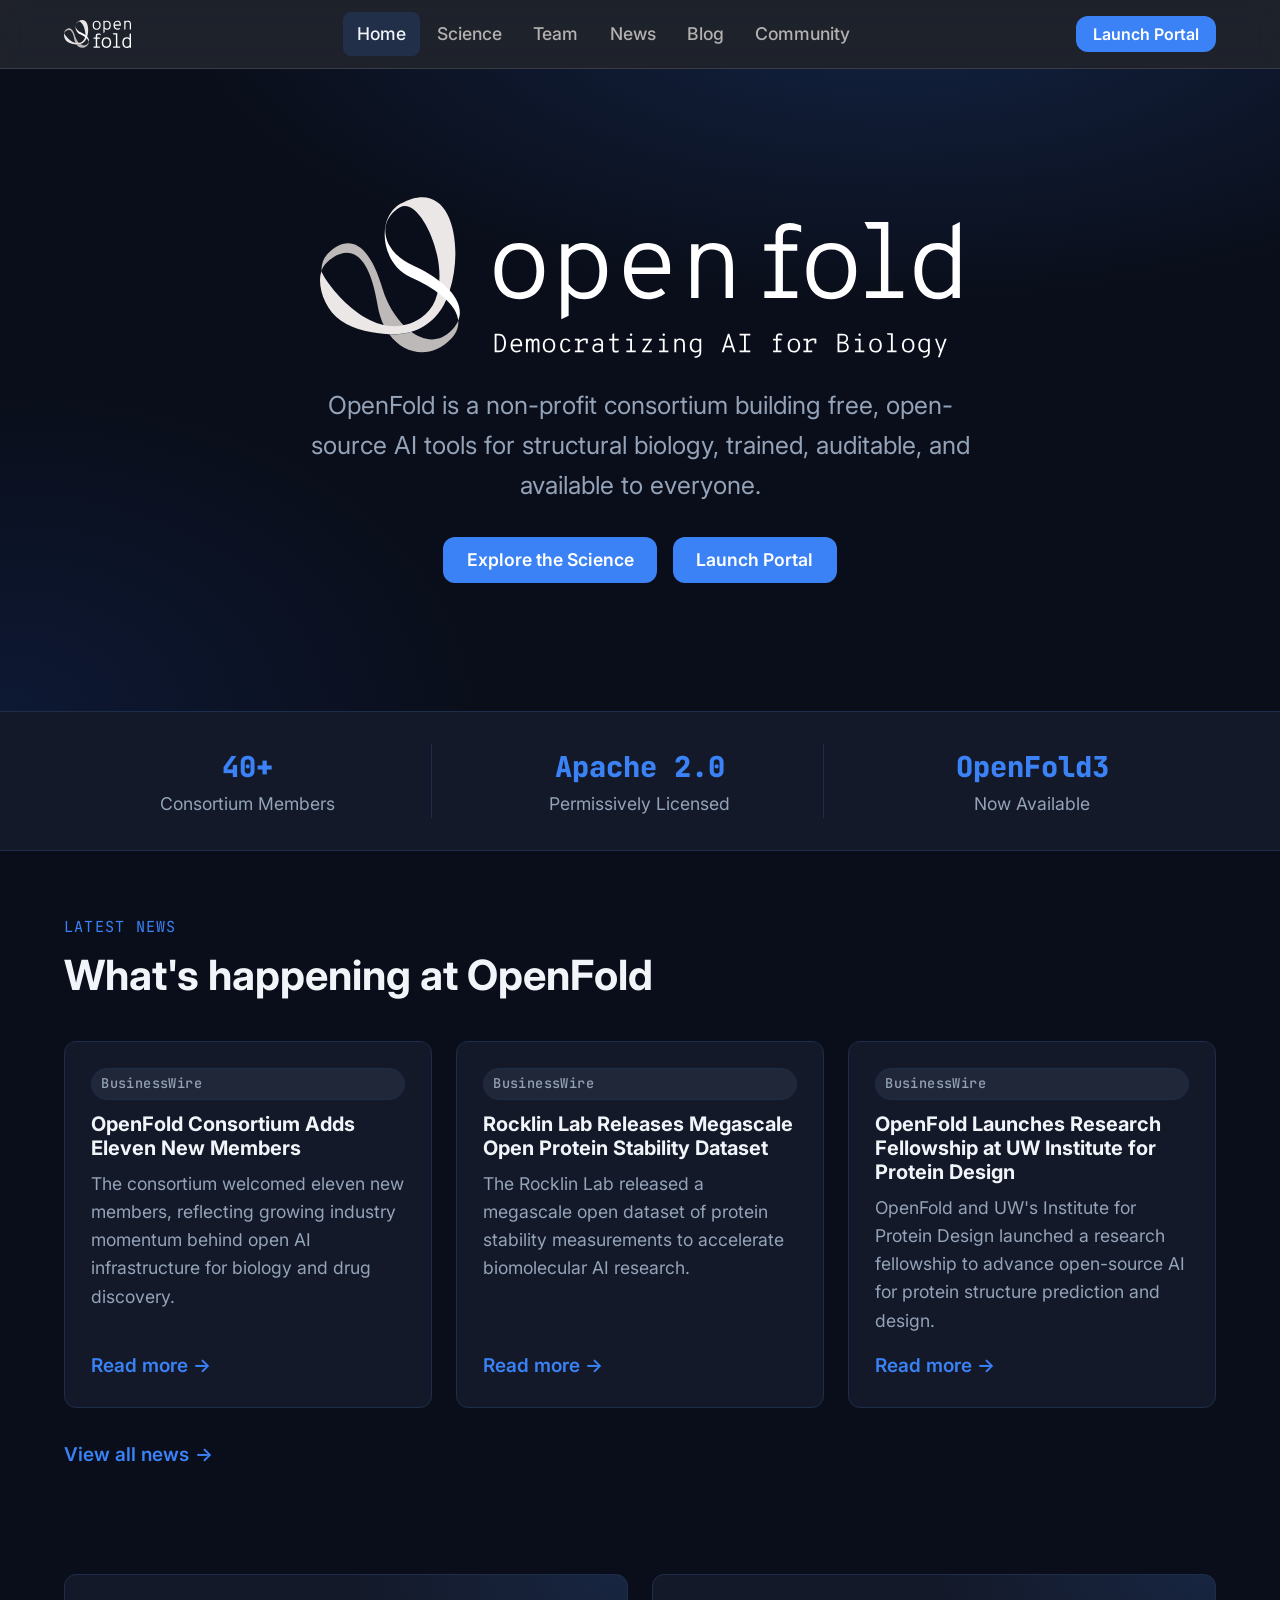
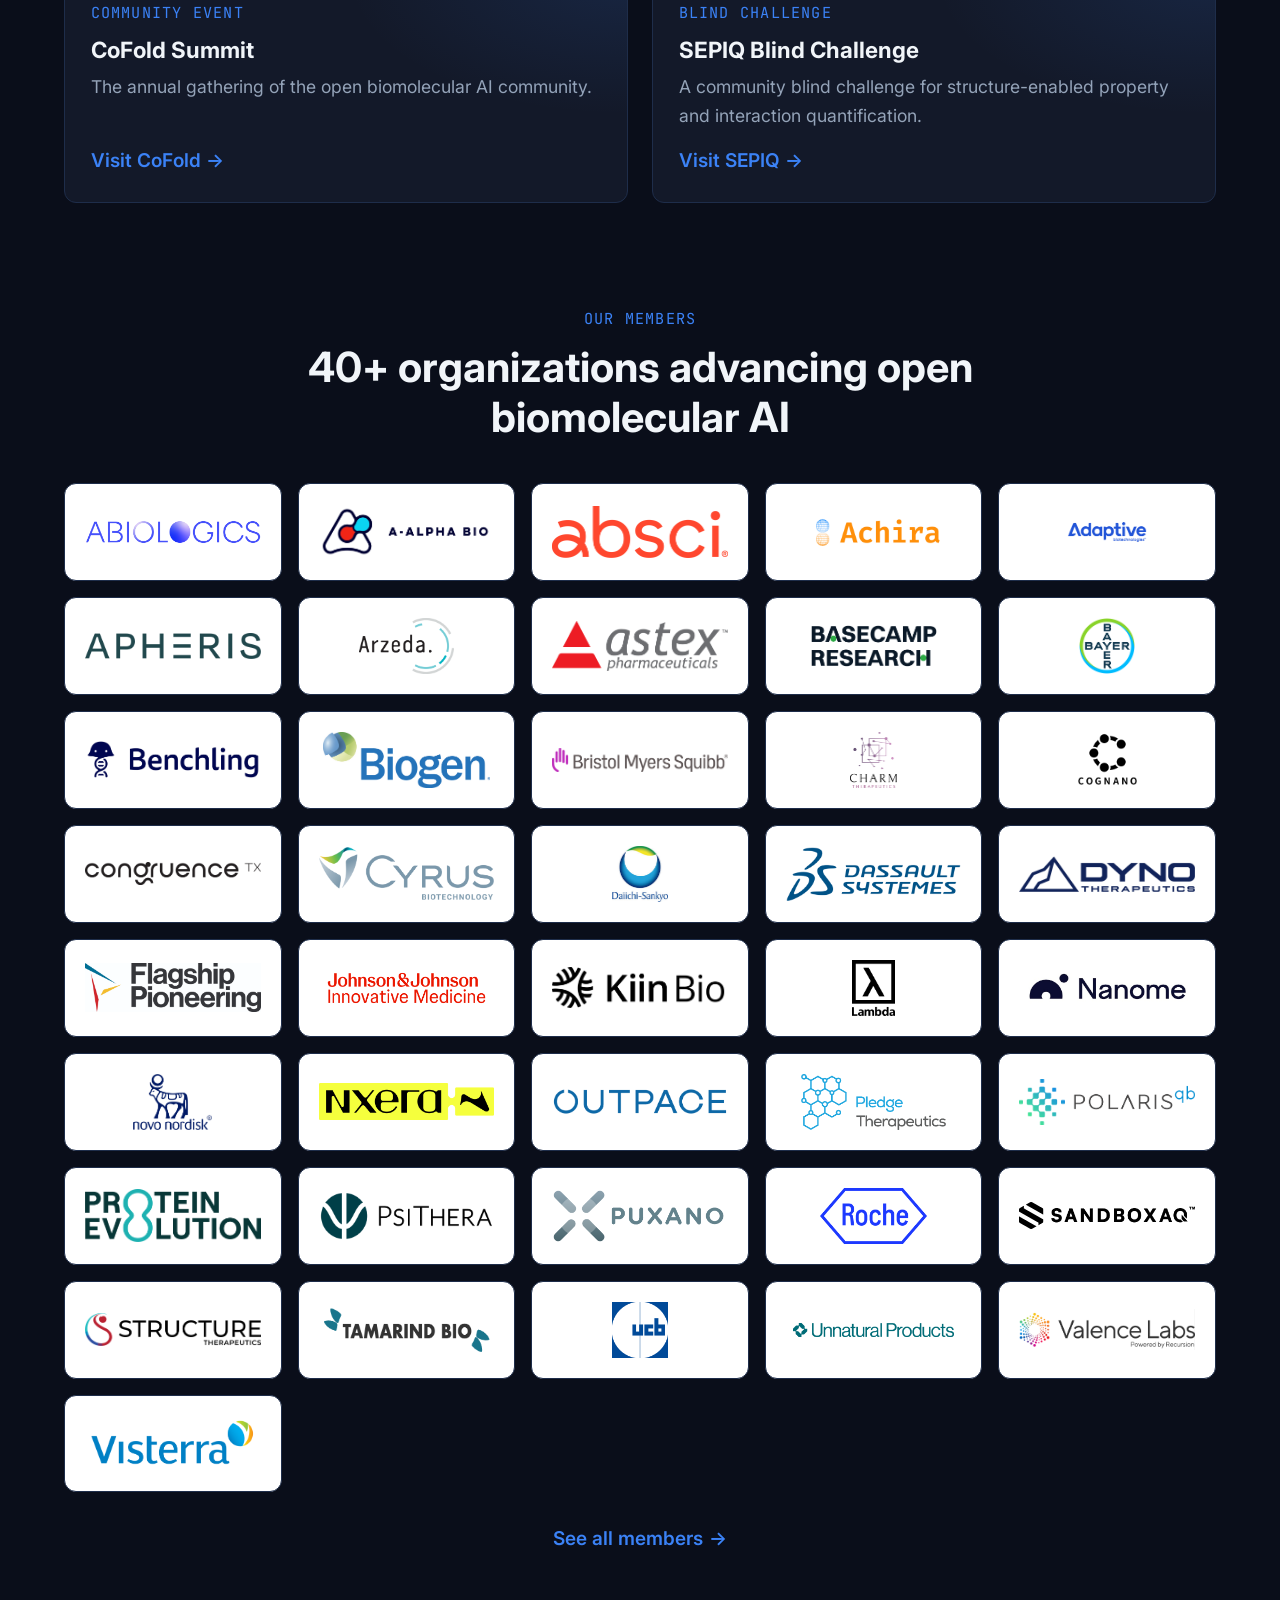
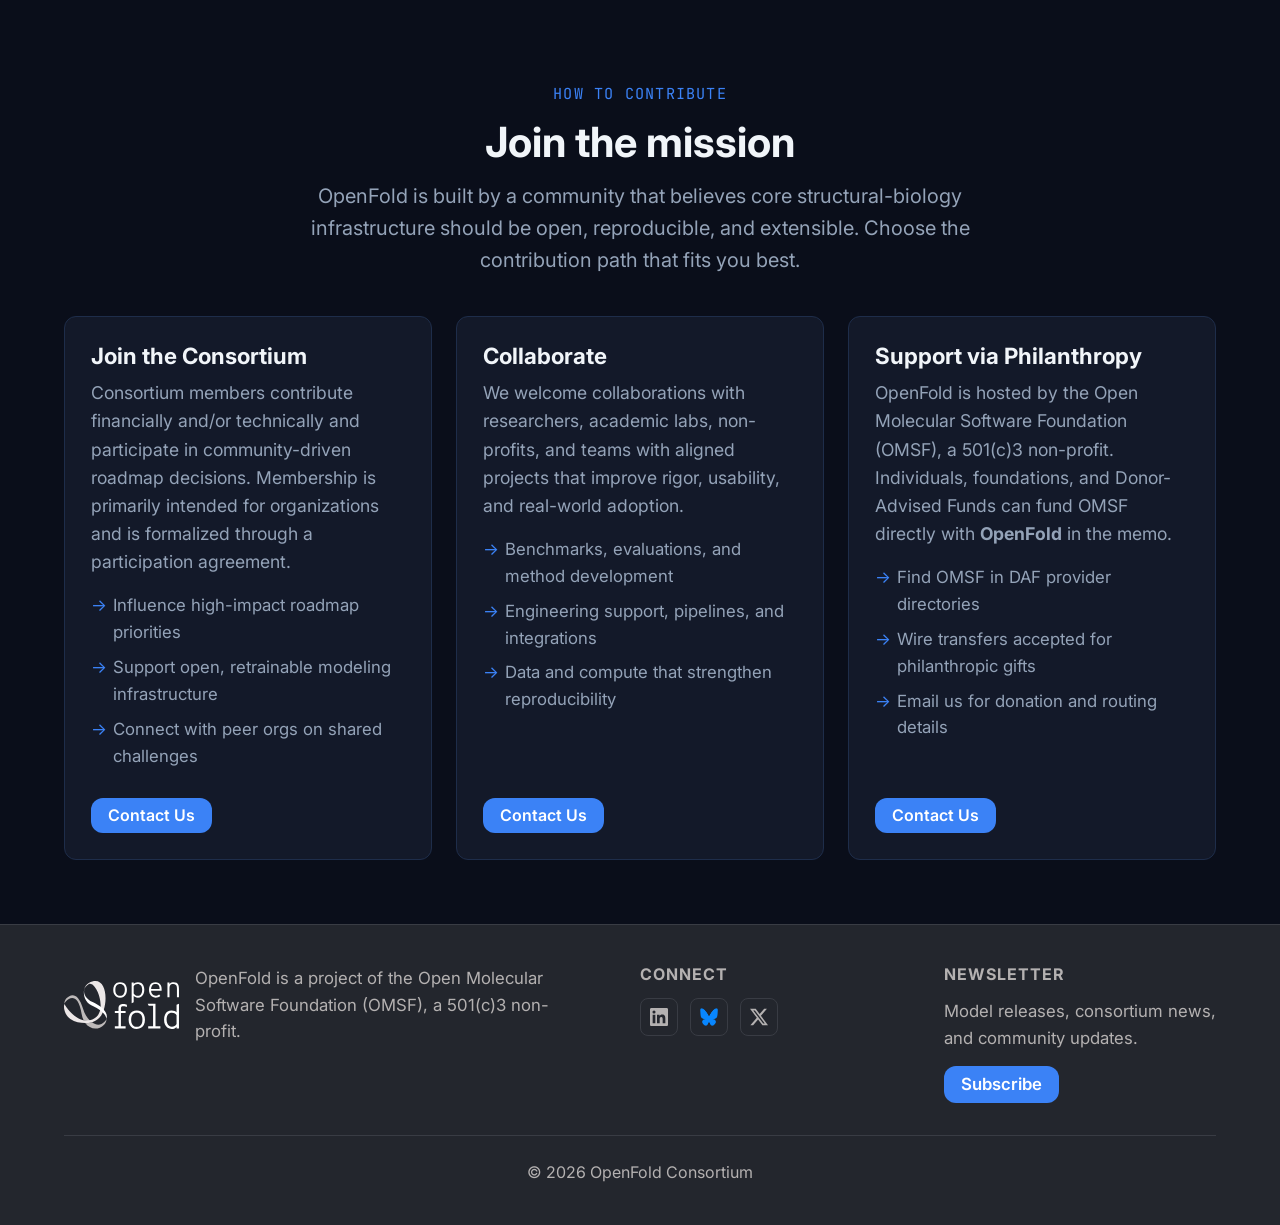
==== index.html @ 7ee24e38 "More updates." ====
<!DOCTYPE html>
<html lang="en">
<head>
  <meta charset="UTF-8">
  <meta name="viewport" content="width=device-width, initial-scale=1.0">
  <title>OpenFold: Open AI Infrastructure for Biology and Drug Discovery</title>
  <meta name="description" content="OpenFold is a non-profit consortium building free, open-source AI tools for structural biology and drug discovery, trained, auditable, and available to everyone.">
  <link rel="stylesheet" href="styles/main.css">
  <link rel="stylesheet" href="styles/nav.css">
</head>
<body>

<!-- ===================== NAV ===================== -->
<nav class="site-nav">
  <div class="site-nav__inner">
    <a class="site-nav__brand" href="index.html" aria-label="OpenFold home">
      <img src="assets/openFold-logo/white/svg/OpenFold-white.svg" alt="OpenFold">
    </a>
    <button class="site-nav__toggle" type="button" aria-label="Toggle navigation" aria-expanded="false" aria-controls="primary-menu">
      <span></span><span></span><span></span>
    </button>
    <div class="site-nav__menu" id="primary-menu">
      <ul class="site-nav__links">
        <li><a href="index.html" class="is-active" aria-current="page">Home</a></li>
        <li><a href="science.html">Science</a></li>
        <li><a href="team.html">Team</a></li>
        <li><a href="news.html">News</a></li>
        <li><a href="blog.html">Blog</a></li>
        <li><a href="community.html">Community</a></li>
      </ul>
      <div class="site-nav__right">
        <a class="btn btn--primary btn--sm" href="https://portal.openfold.omsf.io/" target="_blank" rel="noopener noreferrer">Launch Portal</a>
      </div>
    </div>
  </div>
</nav>

<main>
  <!-- ===================== HERO ===================== -->
  <header class="hero">
    <div class="container hero__inner">
      <img class="hero__logo" src="assets/openFold-logo/white/svg/OpenFold+tagline-white.svg" alt="OpenFold: Democratizing AI for Biology">
      <p class="hero__sub">OpenFold is a non-profit consortium building free, open-source AI tools for structural biology, trained, auditable, and available to everyone.</p>
      <div class="hero__cta">
        <a class="btn btn--primary" href="science.html">Explore the Science</a>
        <a class="btn btn--primary" href="https://portal.openfold.omsf.io/" target="_blank" rel="noopener noreferrer">Launch Portal</a>
      </div>
    </div>
  </header>

  <!-- ===================== IMPACT BAR ===================== -->
  <section class="impact">
    <div class="container impact__inner">
      <div class="impact__item">
        <div class="impact__stat">40+</div>
        <div class="impact__label">Consortium Members</div>
      </div>
      <div class="impact__item">
        <div class="impact__stat">Apache 2.0</div>
        <div class="impact__label">Permissively Licensed</div>
      </div>
      <div class="impact__item">
        <div class="impact__stat">OpenFold3</div>
        <div class="impact__label">Now Available</div>
      </div>
    </div>
  </section>

  <!-- ===================== NEWS STRIP ===================== -->
  <section class="section">
    <div class="container">
      <div class="section__head">
        <span class="eyebrow">Latest News</span>
        <h2>What's happening at OpenFold</h2>
      </div>
      <div class="grid grid--3">
        <article class="card card--hover news-card">
          <span class="badge badge--muted news-card__source">BusinessWire</span>
          <h3>OpenFold Consortium Adds Eleven New Members</h3>
          <p>The consortium welcomed eleven new members, reflecting growing industry momentum behind open AI infrastructure for biology and drug discovery.</p>
          <div class="card__footer">
            <a class="link-arrow" href="https://www.businesswire.com/news/home/20260609986184/en/OpenFold-Consortium-Adds-Eleven-New-Members-as-Momentum-Builds-for-Open-AI-Infrastructure-in-Biology-and-Drug-Discovery" target="_blank" rel="noopener noreferrer">Read more</a>
          </div>
        </article>
        <article class="card card--hover news-card">
          <span class="badge badge--muted news-card__source">BusinessWire</span>
          <h3>Rocklin Lab Releases Megascale Open Protein Stability Dataset</h3>
          <p>The Rocklin Lab released a megascale open dataset of protein stability measurements to accelerate biomolecular AI research.</p>
          <div class="card__footer">
            <a class="link-arrow" href="https://www.businesswire.com/news/home/20260526185604/en/Rocklin-Lab-Releases-Megascale-Open-Protein-Stability-Dataset-to-Advance-Biomolecular-AI" target="_blank" rel="noopener noreferrer">Read more</a>
          </div>
        </article>
        <article class="card card--hover news-card">
          <span class="badge badge--muted news-card__source">BusinessWire</span>
          <h3>OpenFold Launches Research Fellowship at UW Institute for Protein Design</h3>
          <p>OpenFold and UW's Institute for Protein Design launched a research fellowship to advance open-source AI for protein structure prediction and design.</p>
          <div class="card__footer">
            <a class="link-arrow" href="https://www.businesswire.com/news/home/20260318671177/en/Open-Molecular-Software-Foundations-OpenFold-Consortium-Launches-Research-Fellowship-at-the-University-of-Washingtons-Institute-for-Protein-Design" target="_blank" rel="noopener noreferrer">Read more</a>
          </div>
        </article>
      </div>
      <div class="mt-2">
        <a class="link-arrow" href="news.html">View all news</a>
      </div>
    </div>
  </section>

  <!-- ===================== SPOTLIGHT ===================== -->
  <section class="section--tight">
    <div class="container">
      <div class="grid grid--2">
        <article class="card card--hover spotlight-card">
          <span class="eyebrow">Community Event</span>
          <h3>CoFold Summit</h3>
          <p>The annual gathering of the open biomolecular AI community.</p>
          <div class="card__footer">
            <a class="link-arrow" href="https://www.cofold.org/" target="_blank" rel="noopener noreferrer">Visit CoFold</a>
          </div>
        </article>
        <article class="card card--hover spotlight-card">
          <span class="eyebrow">Blind Challenge</span>
          <h3>SEPIQ Blind Challenge</h3>
          <p>A community blind challenge for structure-enabled property and interaction quantification.</p>
          <div class="card__footer">
            <a class="link-arrow" href="https://sepiq.uk/" target="_blank" rel="noopener noreferrer">Visit SEPIQ</a>
          </div>
        </article>
      </div>
    </div>
  </section>

  <!-- ===================== MEMBERS STRIP ===================== -->
  <section class="section">
    <div class="container">
      <div class="section__head section__head--center">
        <span class="eyebrow">Our Members</span>
        <h2>40+ organizations advancing open biomolecular AI</h2>
      </div>
      <div class="logo-grid" id="member-logos">
        <!-- Populated below; see community.html for the full, larger grid -->
      </div>
      <div class="mt-2 center">
        <a class="link-arrow" href="community.html">See all members</a>
      </div>
    </div>
  </section>

  <!-- ===================== CONTRIBUTE CTA ===================== -->
  <section class="section">
    <div class="container">
      <div class="section__head section__head--center">
        <span class="eyebrow">How to Contribute</span>
        <h2>Join the mission</h2>
        <p class="section__lead">OpenFold is built by a community that believes core structural-biology infrastructure should be open, reproducible, and extensible. Choose the contribution path that fits you best.</p>
      </div>
      <div class="grid grid--3">
        <article class="card contribute-card">
          <h3>Join the Consortium</h3>
          <p>Consortium members contribute financially and/or technically and participate in community-driven roadmap decisions. Membership is primarily intended for organizations and is formalized through a participation agreement.</p>
          <ul>
            <li>Influence high-impact roadmap priorities</li>
            <li>Support open, retrainable modeling infrastructure</li>
            <li>Connect with peer orgs on shared challenges</li>
          </ul>
          <div class="card__footer">
            <button class="btn btn--primary btn--sm" type="button" data-contact>Contact Us</button>
          </div>
        </article>
        <article class="card contribute-card">
          <h3>Collaborate</h3>
          <p>We welcome collaborations with researchers, academic labs, non-profits, and teams with aligned projects that improve rigor, usability, and real-world adoption.</p>
          <ul>
            <li>Benchmarks, evaluations, and method development</li>
            <li>Engineering support, pipelines, and integrations</li>
            <li>Data and compute that strengthen reproducibility</li>
          </ul>
          <div class="card__footer">
            <button class="btn btn--primary btn--sm" type="button" data-contact>Contact Us</button>
          </div>
        </article>
        <article class="card contribute-card">
          <h3>Support via Philanthropy</h3>
          <p>OpenFold is hosted by the Open Molecular Software Foundation (OMSF), a 501(c)3 non-profit. Individuals, foundations, and Donor-Advised Funds can fund OMSF directly with <strong>OpenFold</strong> in the memo.</p>
          <ul>
            <li>Find OMSF in DAF provider directories</li>
            <li>Wire transfers accepted for philanthropic gifts</li>
            <li>Email us for donation and routing details</li>
          </ul>
          <div class="card__footer">
            <button class="btn btn--primary btn--sm" type="button" data-contact>Contact Us</button>
          </div>
        </article>
      </div>
    </div>
  </section>
</main>

<!-- ===================== FOOTER ===================== -->
<footer class="site-footer">
  <div class="container">
    <div class="site-footer__grid">
      <div>
        <img class="site-footer__logo" src="assets/openFold-logo/white/svg/OpenFold-white.svg" alt="OpenFold">        <p>OpenFold is a project of the Open Molecular Software Foundation (OMSF), a 501(c)3 non-profit.</p>
      </div>
      <div>
        <h4>Connect</h4>
        <div class="footer-social">
          <a href="https://www.linkedin.com/company/openfold" target="_blank" rel="noopener noreferrer" aria-label="LinkedIn">
            <svg viewBox="0 0 24 24" aria-hidden="true"><path d="M20.45 20.45h-3.56v-5.57c0-1.33-.02-3.04-1.85-3.04-1.85 0-2.13 1.45-2.13 2.94v5.67H9.35V9h3.42v1.56h.05c.48-.9 1.64-1.85 3.37-1.85 3.6 0 4.27 2.37 4.27 5.46v6.28zM5.34 7.43a2.06 2.06 0 1 1 0-4.13 2.06 2.06 0 0 1 0 4.13zM7.12 20.45H3.55V9h3.57v11.45zM22.22 0H1.77C.79 0 0 .77 0 1.73v20.54C0 23.23.79 24 1.77 24h20.45c.98 0 1.78-.77 1.78-1.73V1.73C24 .77 23.2 0 22.22 0z"/></svg>
          </a>
          <a href="https://bsky.app/profile/openfold.io" target="_blank" rel="noopener noreferrer" aria-label="Bluesky">
            <img src="assets/images/Bluesky.png" alt="" width="18" height="18">
          </a>
          <a href="https://twitter.com/open_fold" target="_blank" rel="noopener noreferrer" aria-label="Twitter / X">
            <svg viewBox="0 0 24 24" aria-hidden="true"><path d="M18.9 1.15h3.68l-8.04 9.19L24 22.85h-7.41l-5.8-7.58-6.64 7.58H.46l8.6-9.83L0 1.15h7.6l5.24 6.93 6.06-6.93zm-1.29 19.5h2.04L6.49 3.24H4.3L17.61 20.65z"/></svg>
          </a>
        </div>
      </div>
      <div>
        <h4>Newsletter</h4>
        <p style="margin-bottom:0.9rem;">Model releases, consortium news, and community updates.</p>
        <a class="btn btn--primary btn--sm" href="https://openfold.ghost.io/" target="_blank" rel="noopener noreferrer">Subscribe</a>
      </div>
    </div>
    <div class="site-footer__bottom">© 2026 OpenFold Consortium</div>
  </div>
</footer>

<!-- ===================== CONTACT MODAL ===================== -->
<div class="contact-modal" id="contactModal" hidden>
  <div class="contact-modal__overlay" data-contact-close></div>
  <div class="contact-modal__dialog" role="dialog" aria-modal="true" aria-labelledby="contactModalTitle">
    <button class="contact-modal__close" type="button" aria-label="Close" data-contact-close>&times;</button>
    <h3 id="contactModalTitle">Get in touch</h3>
    <p>Reach the OpenFold team at the address below.</p>
    <div class="contact-modal__email">
      <span class="contact-modal__address mono">info@openfold.io</span>
      <button class="btn btn--primary btn--sm" type="button" id="contactCopyBtn">Copy</button>
    </div>
    <a class="btn btn--primary" href="mailto:info@openfold.io">Open in email app</a>
  </div>
</div>

<script src="js/nav.js"></script>
<script src="js/members.js"></script>
<script src="js/contact.js"></script>
</body>
</html>
---- styles/main.css ----
/* ==========================================================================
   OpenFold Consortium, Shared Design System
   Imported by every page. Mobile-first; breakpoint at 768px.
   ========================================================================== */

@import url('https://fonts.googleapis.com/css2?family=Inter:wght@400;500;600;700;800&family=JetBrains+Mono:wght@400;500;600&display=swap');

:root {
  --color-bg: #0a0e1a;
  --color-surface: #131929;
  --color-border: #1e2d4a;
  --color-accent: #3b82f6;
  --color-accent-hover: #2563eb;
  --color-text-primary: #f1f5f9;
  --color-text-secondary: #94a3b8;
  --font-sans: 'Inter', system-ui, sans-serif;
  --font-mono: 'JetBrains Mono', 'Fira Code', monospace;
  --radius: 12px;
  --shadow: 0 4px 24px rgba(0, 0, 0, 0.4);

  /* Warm gray pulled from the OpenFold Ghost blog, used on the header + footer */
  --color-ghost-gray: #b4b1b1;
  --color-band: #23262d;
  --color-band-border: #393c44;

  --maxw: 1200px;
  --space: 1.5rem;
}

/* --- Reset ---------------------------------------------------------------- */
*,
*::before,
*::after {
  box-sizing: border-box;
  margin: 0;
  padding: 0;
}

html {
  scroll-behavior: smooth;
  -webkit-text-size-adjust: 100%;
}

body {
  font-family: var(--font-sans);
  font-size: 19px;
  line-height: 1.6;
  color: var(--color-text-primary);
  background-color: var(--color-bg);
  -webkit-font-smoothing: antialiased;
  -moz-osx-font-smoothing: grayscale;
  display: flex;
  flex-direction: column;
  min-height: 100vh;
}

img {
  max-width: 100%;
  display: block;
}

a {
  color: var(--color-accent);
  text-decoration: none;
  transition: color 0.18s ease;
}

a:hover {
  color: var(--color-accent-hover);
}

h1, h2, h3, h4, h5, h6 {
  line-height: 1.2;
  font-weight: 700;
  color: var(--color-text-primary);
}

/* --- Layout helpers ------------------------------------------------------- */
.container {
  width: 100%;
  max-width: var(--maxw);
  margin-inline: auto;
  padding-inline: var(--space);
}

main {
  flex: 1 0 auto;
}

.section {
  padding-block: 4rem;
}

.section--tight {
  padding-block: 2.5rem;
}

.section__head {
  max-width: 760px;
  margin-bottom: 2.5rem;
}

.section__head--center {
  margin-inline: auto;
  text-align: center;
}

.eyebrow {
  font-family: var(--font-mono);
  font-size: 0.95rem;
  letter-spacing: 0.08em;
  text-transform: uppercase;
  color: var(--color-accent);
  margin-bottom: 0.75rem;
  display: block;
}

.section h2 {
  font-size: clamp(1.9rem, 3.6vw, 2.6rem);
  margin-bottom: 0.75rem;
}

.section__lead {
  color: var(--color-text-secondary);
  font-size: 1.25rem;
}

.text-secondary {
  color: var(--color-text-secondary);
}

/* --- Buttons -------------------------------------------------------------- */
.btn {
  display: inline-flex;
  align-items: center;
  justify-content: center;
  gap: 0.5rem;
  font-family: var(--font-sans);
  font-size: 1.1rem;
  font-weight: 600;
  line-height: 1;
  padding: 0.8rem 1.4rem;
  border-radius: var(--radius);
  border: 1px solid transparent;
  cursor: pointer;
  transition: background-color 0.18s ease, border-color 0.18s ease, color 0.18s ease, transform 0.18s ease;
  white-space: nowrap;
}

.btn:hover {
  transform: translateY(-1px);
}

.btn--primary {
  background-color: var(--color-accent);
  color: #fff;
}

.btn--primary:hover {
  background-color: var(--color-accent-hover);
  color: #fff;
}

.btn--ghost {
  background-color: transparent;
  border-color: var(--color-border);
  color: var(--color-text-primary);
}

.btn--ghost:hover {
  border-color: var(--color-accent);
  color: var(--color-text-primary);
}

.btn--sm {
  padding: 0.55rem 1rem;
  font-size: 1rem;
}

.link-arrow {
  font-weight: 600;
  display: inline-flex;
  align-items: center;
  gap: 0.35rem;
}

.link-arrow::after {
  content: '\2192';
  transition: transform 0.18s ease;
}

.link-arrow:hover::after {
  transform: translateX(3px);
}

/* --- Badges --------------------------------------------------------------- */
.badge {
  display: inline-flex;
  align-items: center;
  font-family: var(--font-mono);
  font-size: 0.85rem;
  font-weight: 500;
  letter-spacing: 0.03em;
  padding: 0.28rem 0.6rem;
  border-radius: 999px;
  background-color: rgba(59, 130, 246, 0.12);
  color: var(--color-accent);
  border: 1px solid rgba(59, 130, 246, 0.3);
}

.badge--muted {
  background-color: rgba(148, 163, 184, 0.1);
  color: var(--color-text-secondary);
  border-color: var(--color-border);
}

/* --- Cards ---------------------------------------------------------------- */
.card {
  background-color: var(--color-surface);
  border: 1px solid var(--color-border);
  border-radius: var(--radius);
  padding: 1.6rem;
  display: flex;
  flex-direction: column;
  transition: transform 0.2s ease, box-shadow 0.2s ease, border-color 0.2s ease;
}

.card h3 {
  font-size: 1.4rem;
  margin-bottom: 0.6rem;
}

.card p {
  color: var(--color-text-secondary);
  font-size: 1.1rem;
  margin-bottom: 1rem;
}

.card--hover:hover {
  transform: translateY(-4px);
  box-shadow: var(--shadow);
  border-color: var(--color-accent);
}

.card__footer {
  margin-top: auto;
}

/* Generic responsive grids */
.grid {
  display: grid;
  gap: 1.5rem;
  grid-template-columns: 1fr;
}

@media (min-width: 768px) {
  .grid--2 { grid-template-columns: repeat(2, 1fr); }
  .grid--3 { grid-template-columns: repeat(3, 1fr); }
  .grid--4 { grid-template-columns: repeat(2, 1fr); }
}

@media (min-width: 1024px) {
  .grid--4 { grid-template-columns: repeat(4, 1fr); }
}

/* ==========================================================================
   Home, Hero
   ========================================================================== */
.hero {
  position: relative;
  padding-block: clamp(4rem, 12vw, 8rem);
  background:
    radial-gradient(1200px 500px at 70% -10%, rgba(59, 130, 246, 0.18), transparent 60%),
    radial-gradient(900px 600px at 0% 100%, rgba(37, 99, 235, 0.12), transparent 55%),
    var(--color-bg);
  overflow: hidden;
}

.hero__inner {
  max-width: 880px;
  margin-inline: auto;
  text-align: center;
}

/* Large, centered tagline logo */
.hero__logo {
  display: block;
  width: min(640px, 100%);
  height: auto;
  margin: 0 auto 1.75rem;
}

@media (max-width: 767px) {
  .hero__logo {
    margin-bottom: 1.25rem;
  }
}

.hero h1 {
  font-size: clamp(2.6rem, 6.5vw, 4.2rem);
  font-weight: 800;
  letter-spacing: -0.02em;
  margin-bottom: 1.25rem;
}

.hero__sub {
  font-size: clamp(1.25rem, 2.8vw, 1.55rem);
  color: var(--color-text-secondary);
  margin: 0 auto 2rem;
  max-width: 680px;
}

.hero__cta {
  display: flex;
  flex-wrap: wrap;
  justify-content: center;
  gap: 1rem;
}

/* Impact / stat bar */
.impact {
  border-top: 1px solid var(--color-border);
  border-bottom: 1px solid var(--color-border);
  background-color: var(--color-surface);
}

.impact__inner {
  display: grid;
  grid-template-columns: 1fr;
  gap: 1.5rem;
  padding-block: 2rem;
  text-align: center;
}

@media (min-width: 768px) {
  .impact__inner { grid-template-columns: repeat(3, 1fr); }
  .impact__item:not(:last-child) { border-right: 1px solid var(--color-border); }
}

.impact__stat {
  font-size: 1.8rem;
  font-weight: 800;
  color: var(--color-accent);
  font-family: var(--font-mono);
}

.impact__label {
  color: var(--color-text-secondary);
  font-size: 1.1rem;
}

/* News strip cards (home) */
.news-card__source,
.news-item__source {
  margin-bottom: 0.75rem;
}

.news-card h3 {
  font-size: 1.25rem;
}

/* ==========================================================================
   Members / logo grids
   ========================================================================== */
.logo-grid {
  display: grid;
  grid-template-columns: repeat(2, 1fr);
  gap: 1rem;
  align-items: stretch;
}

@media (min-width: 768px) {
  .logo-grid { grid-template-columns: repeat(4, 1fr); }
}

@media (min-width: 1024px) {
  .logo-grid { grid-template-columns: repeat(5, 1fr); }
}

.logo-grid--lg {
  gap: 1.25rem;
}

.logo-cell {
  display: flex;
  align-items: center;
  justify-content: center;
  padding: 1.25rem;
  background-color: #fff;
  border: 1px solid var(--color-border);
  border-radius: var(--radius);
  min-height: 96px;
  transition: transform 0.18s ease, box-shadow 0.18s ease;
}

.logo-cell:hover {
  transform: translateY(-3px);
  box-shadow: var(--shadow);
}

.logo-cell img {
  max-height: 56px;
  width: auto;
  object-fit: contain;
}

.logo-grid--lg .logo-cell {
  min-height: 120px;
}

.logo-grid--lg .logo-cell img {
  max-height: 70px;
}

/* Founders / supporters smaller rows */
.logo-row {
  display: grid;
  grid-template-columns: repeat(2, 1fr);
  gap: 1.25rem;
}

@media (min-width: 768px) {
  .logo-row { grid-template-columns: repeat(auto-fit, minmax(150px, 1fr)); }
}

/* ==========================================================================
   Contribute / 3-up CTA cards
   ========================================================================== */
.contribute-card ul {
  list-style: none;
  margin-bottom: 1.25rem;
}

.contribute-card li {
  position: relative;
  padding-left: 1.4rem;
  margin-bottom: 0.5rem;
  color: var(--color-text-secondary);
  font-size: 1.05rem;
}

.contribute-card li::before {
  content: '\2192';
  position: absolute;
  left: 0;
  color: var(--color-accent);
}

/* ==========================================================================
   Banner / callout
   ========================================================================== */
.banner {
  background: linear-gradient(120deg, var(--color-accent), var(--color-accent-hover));
  border-radius: var(--radius);
  padding: 2.5rem;
  text-align: center;
  color: #fff;
}

.banner h2 {
  color: #fff;
  margin-bottom: 0.75rem;
}

.banner p {
  color: rgba(255, 255, 255, 0.9);
  max-width: 620px;
  margin: 0 auto 1.5rem;
}

.banner .btn--primary {
  background-color: #fff;
  color: var(--color-accent-hover);
}

.banner .btn--primary:hover {
  background-color: rgba(255, 255, 255, 0.9);
  color: var(--color-accent-hover);
}

/* ==========================================================================
   Spotlight / events cards
   ========================================================================== */
.spotlight-card {
  position: relative;
  overflow: hidden;
}

.spotlight-card::after {
  content: '';
  position: absolute;
  inset: 0;
  pointer-events: none;
  background: radial-gradient(400px 200px at 100% 0%, rgba(59, 130, 246, 0.12), transparent 70%);
}

/* ==========================================================================
   Team
   ========================================================================== */
.team-section + .team-section {
  margin-top: 3rem;
}

.team-section > h2 {
  font-size: 1.65rem;
  margin-bottom: 1.5rem;
  padding-bottom: 0.6rem;
  border-bottom: 1px solid var(--color-border);
}

.team-grid {
  display: grid;
  grid-template-columns: repeat(2, 1fr);
  gap: 1.25rem;
}

@media (min-width: 768px) {
  .team-grid { grid-template-columns: repeat(3, 1fr); }
}

@media (min-width: 1024px) {
  .team-grid { grid-template-columns: repeat(4, 1fr); }
}

.person {
  background-color: var(--color-surface);
  border: 1px solid var(--color-border);
  border-radius: var(--radius);
  padding: 1.5rem 1.25rem;
  text-align: center;
  transition: transform 0.2s ease, box-shadow 0.2s ease, border-color 0.2s ease;
}

.person:hover {
  transform: translateY(-5px);
  box-shadow: var(--shadow);
  border-color: var(--color-accent);
}

.person__photo {
  width: 104px;
  height: 104px;
  margin: 0 auto 1rem;
  border-radius: 50%;
  overflow: hidden;
  border: 2px solid var(--color-border);
  background-color: var(--color-bg);
}

.person__photo img {
  width: 100%;
  height: 100%;
  object-fit: cover;
}

.person__name {
  font-size: 1.15rem;
  font-weight: 700;
  margin-bottom: 0.35rem;
}

.person__title {
  font-size: 1rem;
  color: var(--color-text-secondary);
  line-height: 1.45;
  margin-bottom: 0.9rem;
}

.person__linkedin {
  display: inline-flex;
  align-items: center;
  justify-content: center;
  width: 34px;
  height: 34px;
  border-radius: 8px;
  border: 1px solid var(--color-border);
  color: var(--color-text-secondary);
}

.person__linkedin:hover {
  border-color: var(--color-accent);
  color: var(--color-accent);
}

.person__linkedin svg {
  width: 16px;
  height: 16px;
  fill: currentColor;
}

/* ==========================================================================
   News archive
   ========================================================================== */
.news-list {
  display: grid;
  gap: 1.25rem;
  grid-template-columns: 1fr;
}

@media (min-width: 768px) {
  .news-list { grid-template-columns: repeat(2, 1fr); }
}

.news-item {
  background-color: var(--color-surface);
  border: 1px solid var(--color-border);
  border-radius: var(--radius);
  padding: 1.5rem;
  display: flex;
  flex-direction: column;
  transition: transform 0.2s ease, box-shadow 0.2s ease, border-color 0.2s ease;
}

.news-item:hover {
  transform: translateY(-3px);
  box-shadow: var(--shadow);
  border-color: var(--color-accent);
}

.news-item h2,
.news-item h3 {
  font-size: 1.3rem;
  margin-bottom: 0.6rem;
}

.news-item p {
  color: var(--color-text-secondary);
  font-size: 1.1rem;
  margin-bottom: 1rem;
}

.news-item .card__footer {
  margin-top: auto;
}

/* ==========================================================================
   Resources tiles
   ========================================================================== */
.tile {
  display: flex;
  flex-direction: column;
  gap: 0.4rem;
  padding: 1.4rem;
  background-color: var(--color-surface);
  border: 1px solid var(--color-border);
  border-radius: var(--radius);
  transition: transform 0.18s ease, border-color 0.18s ease;
}

.tile:hover {
  transform: translateY(-3px);
  border-color: var(--color-accent);
}

.tile strong {
  color: var(--color-text-primary);
  font-size: 1.25rem;
}

.tile span {
  color: var(--color-text-secondary);
  font-size: 1.05rem;
}

/* ==========================================================================
   Newsletter band
   ========================================================================== */
.newsletter {
  text-align: center;
  background-color: var(--color-surface);
  border: 1px solid var(--color-border);
  border-radius: var(--radius);
  padding: 3rem 1.5rem;
}

.newsletter h2 {
  margin-bottom: 0.75rem;
}

.newsletter p {
  color: var(--color-text-secondary);
  max-width: 560px;
  margin: 0 auto 1.5rem;
}

/* ==========================================================================
   Footer
   ========================================================================== */
.site-footer {
  flex-shrink: 0;
  background-color: var(--color-band);
  border-top: 1px solid var(--color-band-border);
  padding-block: 2.5rem;
}

.site-footer__logo {
  height: 48px;
  width: auto;
  flex-shrink: 0;
}

/* Logo + tagline side-by-side in the footer's first column */
.site-footer__grid > div:first-child {
  display: flex;
  align-items: center;
  gap: 1rem;
}

.site-footer__grid {
  display: grid;
  gap: 2rem;
  grid-template-columns: 1fr;
  align-items: start;
}

@media (min-width: 768px) {
  .site-footer__grid { grid-template-columns: 2fr 1fr 1fr; }
}

.site-footer p,
.site-footer a {
  font-size: 1.05rem;
}

.site-footer p {
  color: var(--color-ghost-gray);
  max-width: 36ch;
}

.site-footer h4 {
  font-size: 1rem;
  text-transform: uppercase;
  letter-spacing: 0.06em;
  color: var(--color-ghost-gray);
  margin-bottom: 0.9rem;
}

.footer-social {
  display: flex;
  gap: 0.75rem;
}

.footer-social a {
  display: inline-flex;
  align-items: center;
  justify-content: center;
  width: 38px;
  height: 38px;
  border-radius: 8px;
  border: 1px solid var(--color-band-border);
  color: var(--color-ghost-gray);
}

.footer-social a:hover {
  border-color: var(--color-accent);
  color: var(--color-accent);
}

.footer-social svg {
  width: 18px;
  height: 18px;
  fill: currentColor;
}

.footer-social img {
  width: 18px;
  height: 18px;
}

.site-footer__bottom {
  margin-top: 2rem;
  padding-top: 1.5rem;
  border-top: 1px solid var(--color-band-border);
  text-align: center;
  color: var(--color-ghost-gray);
  font-size: 1rem;
}

/* ==========================================================================
   Utilities
   ========================================================================== */
.stack > * + * { margin-top: 1rem; }
.mt-1 { margin-top: 1rem; }
.mt-2 { margin-top: 2rem; }
.mt-3 { margin-top: 3rem; }
.center { text-align: center; }
.mono { font-family: var(--font-mono); }
.visually-hidden {
  position: absolute;
  width: 1px; height: 1px;
  padding: 0; margin: -1px;
  overflow: hidden; clip: rect(0 0 0 0);
  white-space: nowrap; border: 0;
}

/* ==========================================================================
   Contact modal
   ========================================================================== */
.contact-modal[hidden] { display: none; }

.contact-modal {
  position: fixed;
  inset: 0;
  z-index: 1000;
  display: flex;
  align-items: center;
  justify-content: center;
  padding: 1.5rem;
}

.contact-modal__overlay {
  position: absolute;
  inset: 0;
  background: rgba(0, 0, 0, 0.6);
  backdrop-filter: blur(2px);
}

.contact-modal__dialog {
  position: relative;
  width: 100%;
  max-width: 440px;
  background-color: var(--color-surface);
  border: 1px solid var(--color-border);
  border-radius: var(--radius);
  box-shadow: var(--shadow);
  padding: 2rem;
  text-align: center;
  animation: contact-pop 0.18s ease-out;
}

@keyframes contact-pop {
  from { transform: translateY(8px) scale(0.98); opacity: 0; }
  to { transform: none; opacity: 1; }
}

.contact-modal__dialog h3 {
  font-size: 1.6rem;
  margin-bottom: 0.5rem;
}

.contact-modal__dialog > p {
  color: var(--color-text-secondary);
  margin-bottom: 1.25rem;
}

.contact-modal__close {
  position: absolute;
  top: 0.75rem;
  right: 0.9rem;
  background: transparent;
  border: none;
  color: var(--color-text-secondary);
  font-size: 1.7rem;
  line-height: 1;
  cursor: pointer;
}

.contact-modal__close:hover { color: var(--color-text-primary); }

.contact-modal__email {
  display: flex;
  flex-wrap: wrap;
  align-items: center;
  justify-content: center;
  gap: 0.75rem;
  padding: 1.1rem 1.25rem;
  margin-bottom: 1.25rem;
  background-color: var(--color-bg);
  border: 1px solid var(--color-accent);
  border-radius: var(--radius);
}

.contact-modal__address {
  font-size: 1.4rem;
  font-weight: 600;
  color: var(--color-text-primary);
  word-break: break-all;
}
---- styles/nav.css ----
/* ==========================================================================
   OpenFold, Sticky navigation
   ========================================================================== */

.site-nav {
  position: sticky;
  top: 0;
  z-index: 100;
  background-color: rgba(35, 38, 45, 0.85);
  backdrop-filter: saturate(180%) blur(12px);
  -webkit-backdrop-filter: saturate(180%) blur(12px);
  border-bottom: 1px solid var(--color-band-border);
}

.site-nav__inner {
  max-width: var(--maxw);
  margin-inline: auto;
  padding: 0.75rem var(--space);
  display: flex;
  align-items: center;
  justify-content: space-between;
  gap: 1rem;
}

.site-nav__brand {
  display: inline-flex;
  align-items: center;
  flex-shrink: 0;
}

.site-nav__brand img {
  height: 28px;
  width: auto;
}

.site-nav__brand-text {
  font-weight: 800;
  font-size: 1.35rem;
  letter-spacing: -0.02em;
  color: var(--color-text-primary);
}

/* Center links */
.site-nav__links {
  display: flex;
  align-items: center;
  gap: 0.25rem;
  list-style: none;
}

.site-nav__links a {
  display: block;
  padding: 0.5rem 0.85rem;
  border-radius: 8px;
  color: var(--color-ghost-gray);
  font-size: 1.1rem;
  font-weight: 500;
  transition: color 0.18s ease, background-color 0.18s ease;
}

.site-nav__links a:hover {
  color: var(--color-text-primary);
  background-color: rgba(148, 163, 184, 0.08);
}

.site-nav__links a.is-active {
  color: var(--color-text-primary);
  background-color: rgba(59, 130, 246, 0.15);
}

.site-nav__right {
  display: flex;
  align-items: center;
  gap: 0.75rem;
  flex-shrink: 0;
}

/* Hamburger toggle */
.site-nav__toggle {
  display: none;
  flex-direction: column;
  justify-content: center;
  gap: 5px;
  width: 42px;
  height: 42px;
  padding: 0;
  background: transparent;
  border: 1px solid var(--color-border);
  border-radius: 8px;
  cursor: pointer;
}

.site-nav__toggle span {
  display: block;
  width: 20px;
  height: 2px;
  margin-inline: auto;
  background-color: var(--color-text-primary);
  transition: transform 0.2s ease, opacity 0.2s ease;
}

.site-nav__toggle[aria-expanded='true'] span:nth-child(1) {
  transform: translateY(7px) rotate(45deg);
}

.site-nav__toggle[aria-expanded='true'] span:nth-child(2) {
  opacity: 0;
}

.site-nav__toggle[aria-expanded='true'] span:nth-child(3) {
  transform: translateY(-7px) rotate(-45deg);
}

/* --- Mobile (< 768px) ----------------------------------------------------- */
@media (max-width: 767px) {
  .site-nav__toggle {
    display: flex;
    order: 3;
  }

  .site-nav__menu {
    position: absolute;
    left: 0;
    right: 0;
    top: 100%;
    background-color: var(--color-band);
    border-bottom: 1px solid var(--color-band-border);
    flex-direction: column;
    align-items: stretch;
    gap: 0;
    padding: 0.75rem var(--space) 1.25rem;
    display: none;
  }

  .site-nav__menu.is-open {
    display: flex;
  }

  .site-nav__links {
    flex-direction: column;
    align-items: stretch;
    gap: 0.15rem;
    width: 100%;
  }

  .site-nav__links a {
    padding: 0.75rem 0.85rem;
    font-size: 1.15rem;
  }

  .site-nav__right {
    margin-top: 0.75rem;
    width: 100%;
  }

  .site-nav__right .btn {
    width: 100%;
  }
}

/* On desktop the menu is always visible; toggle hidden */
@media (min-width: 768px) {
  .site-nav__menu {
    display: flex !important;
    flex: 1;
    align-items: center;
    gap: 1rem;
  }

  /* Center the link group; push the Launch Portal button to the far right */
  .site-nav__links {
    margin-inline: auto;
  }
}
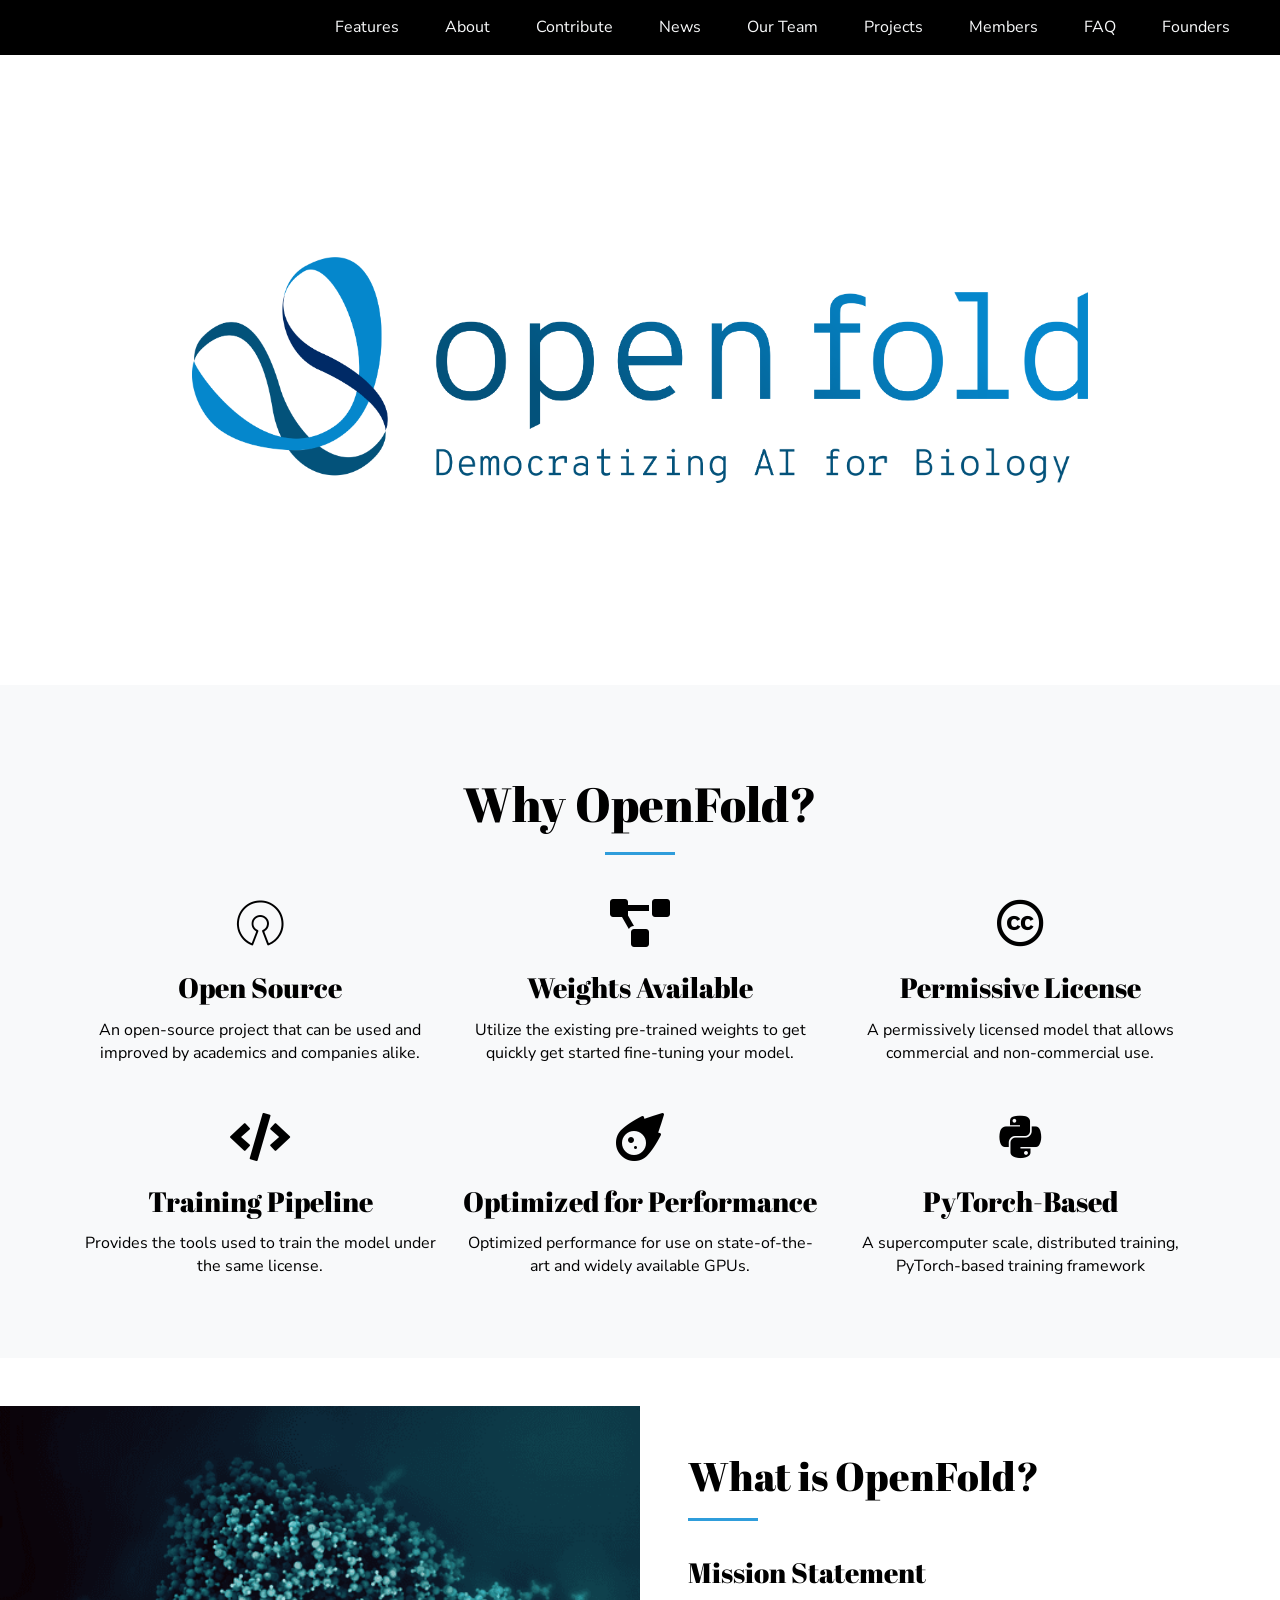
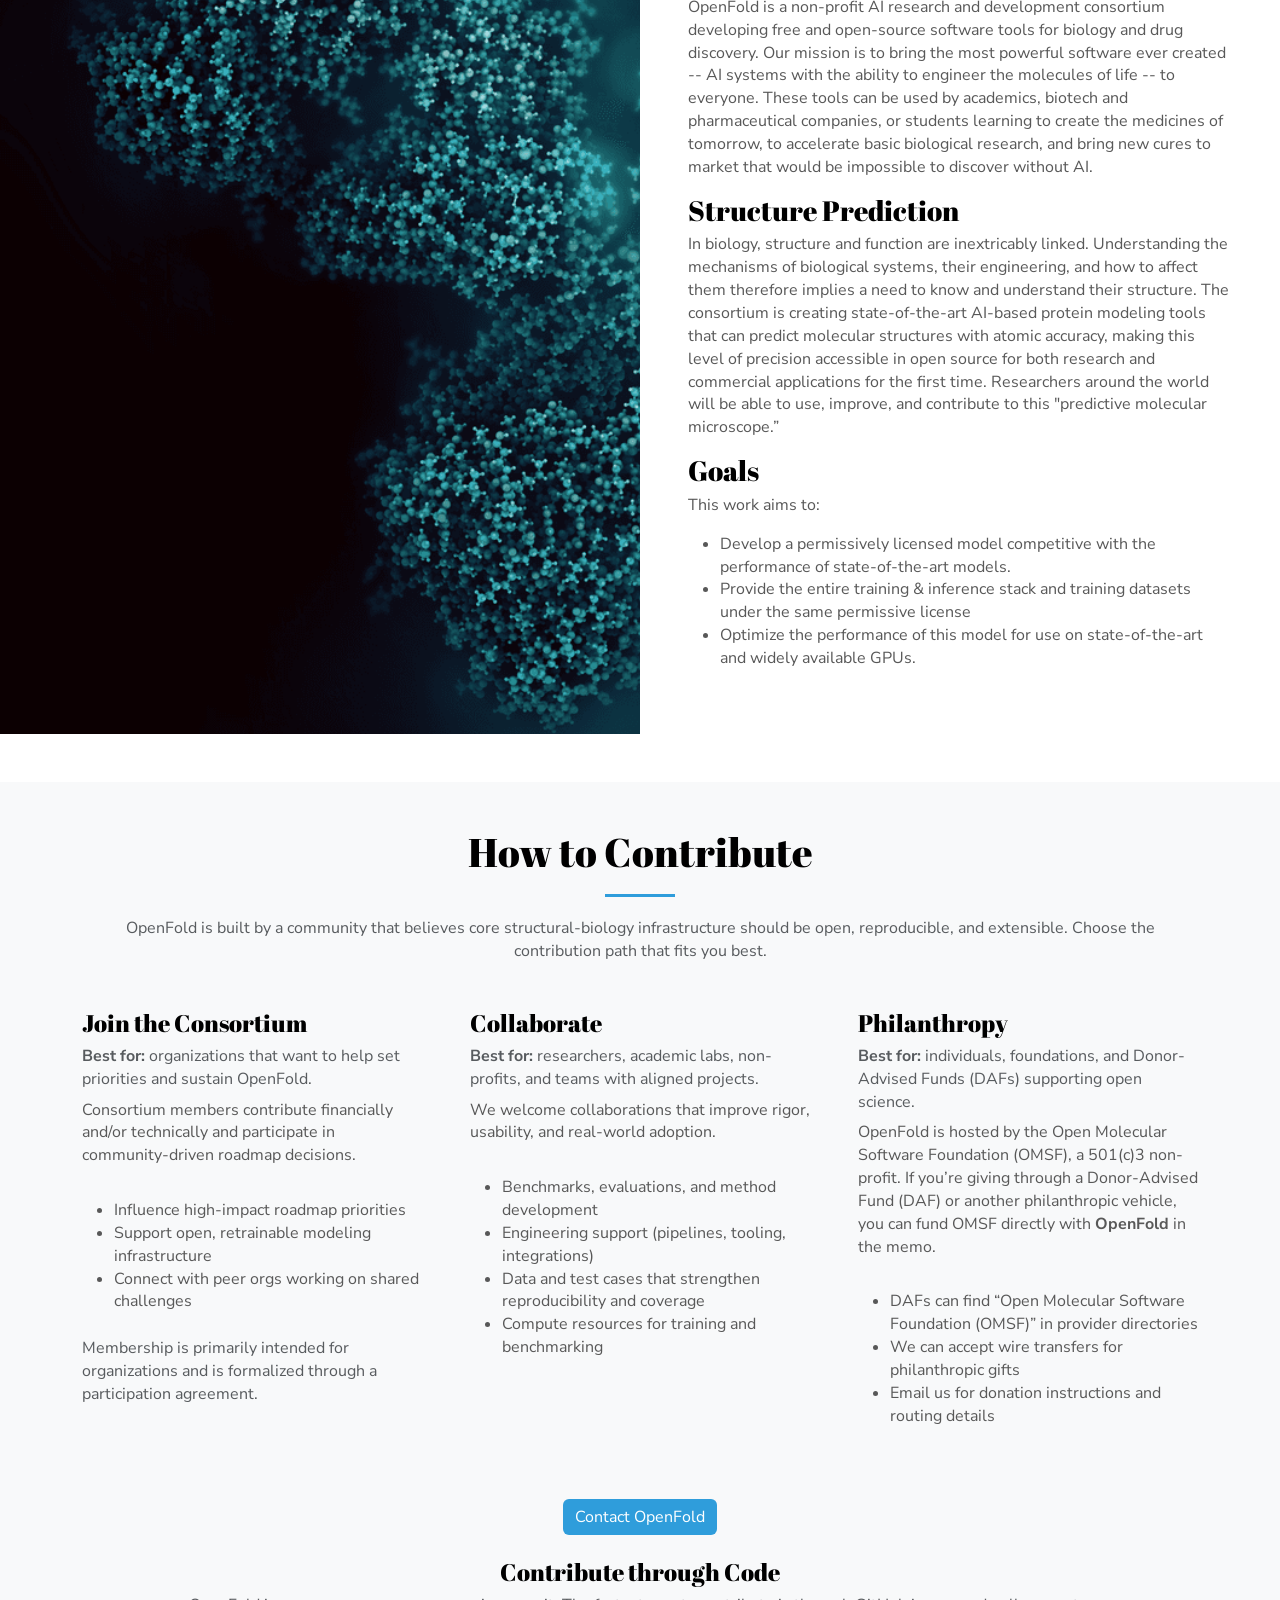
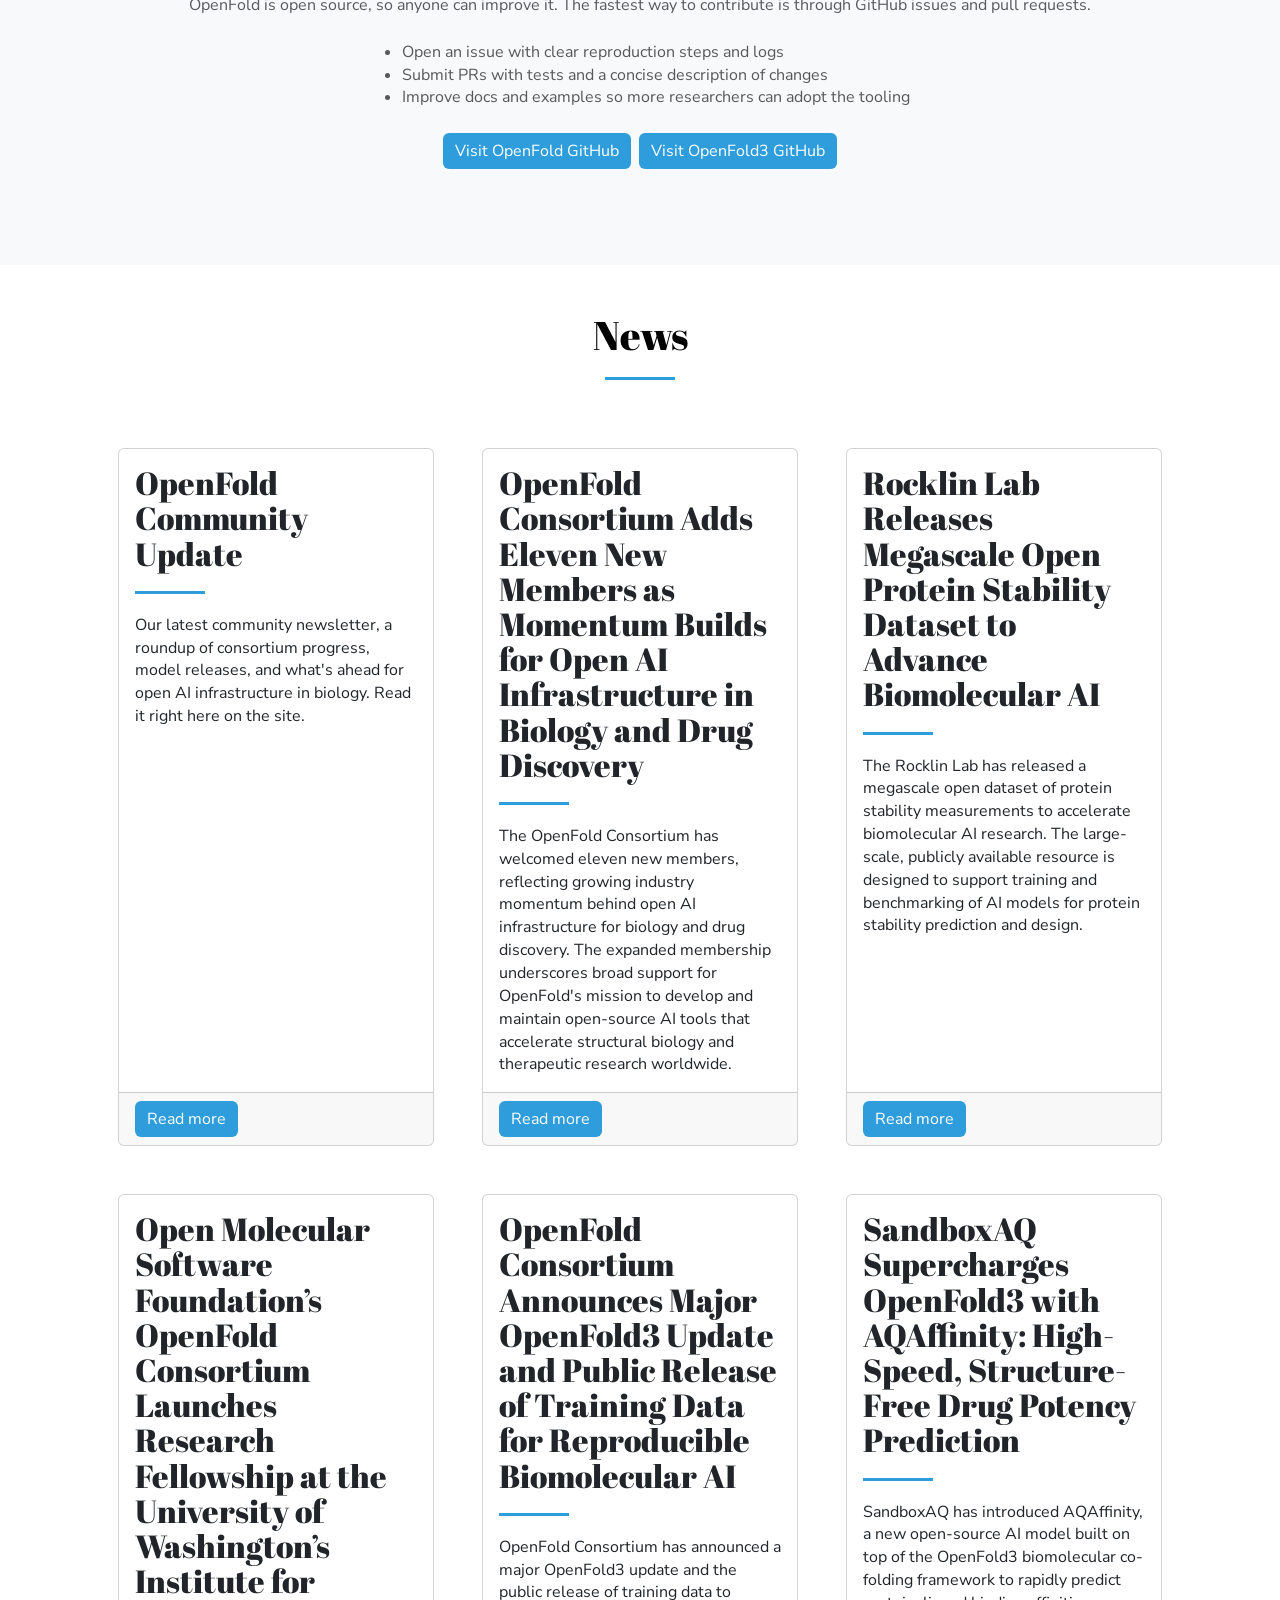
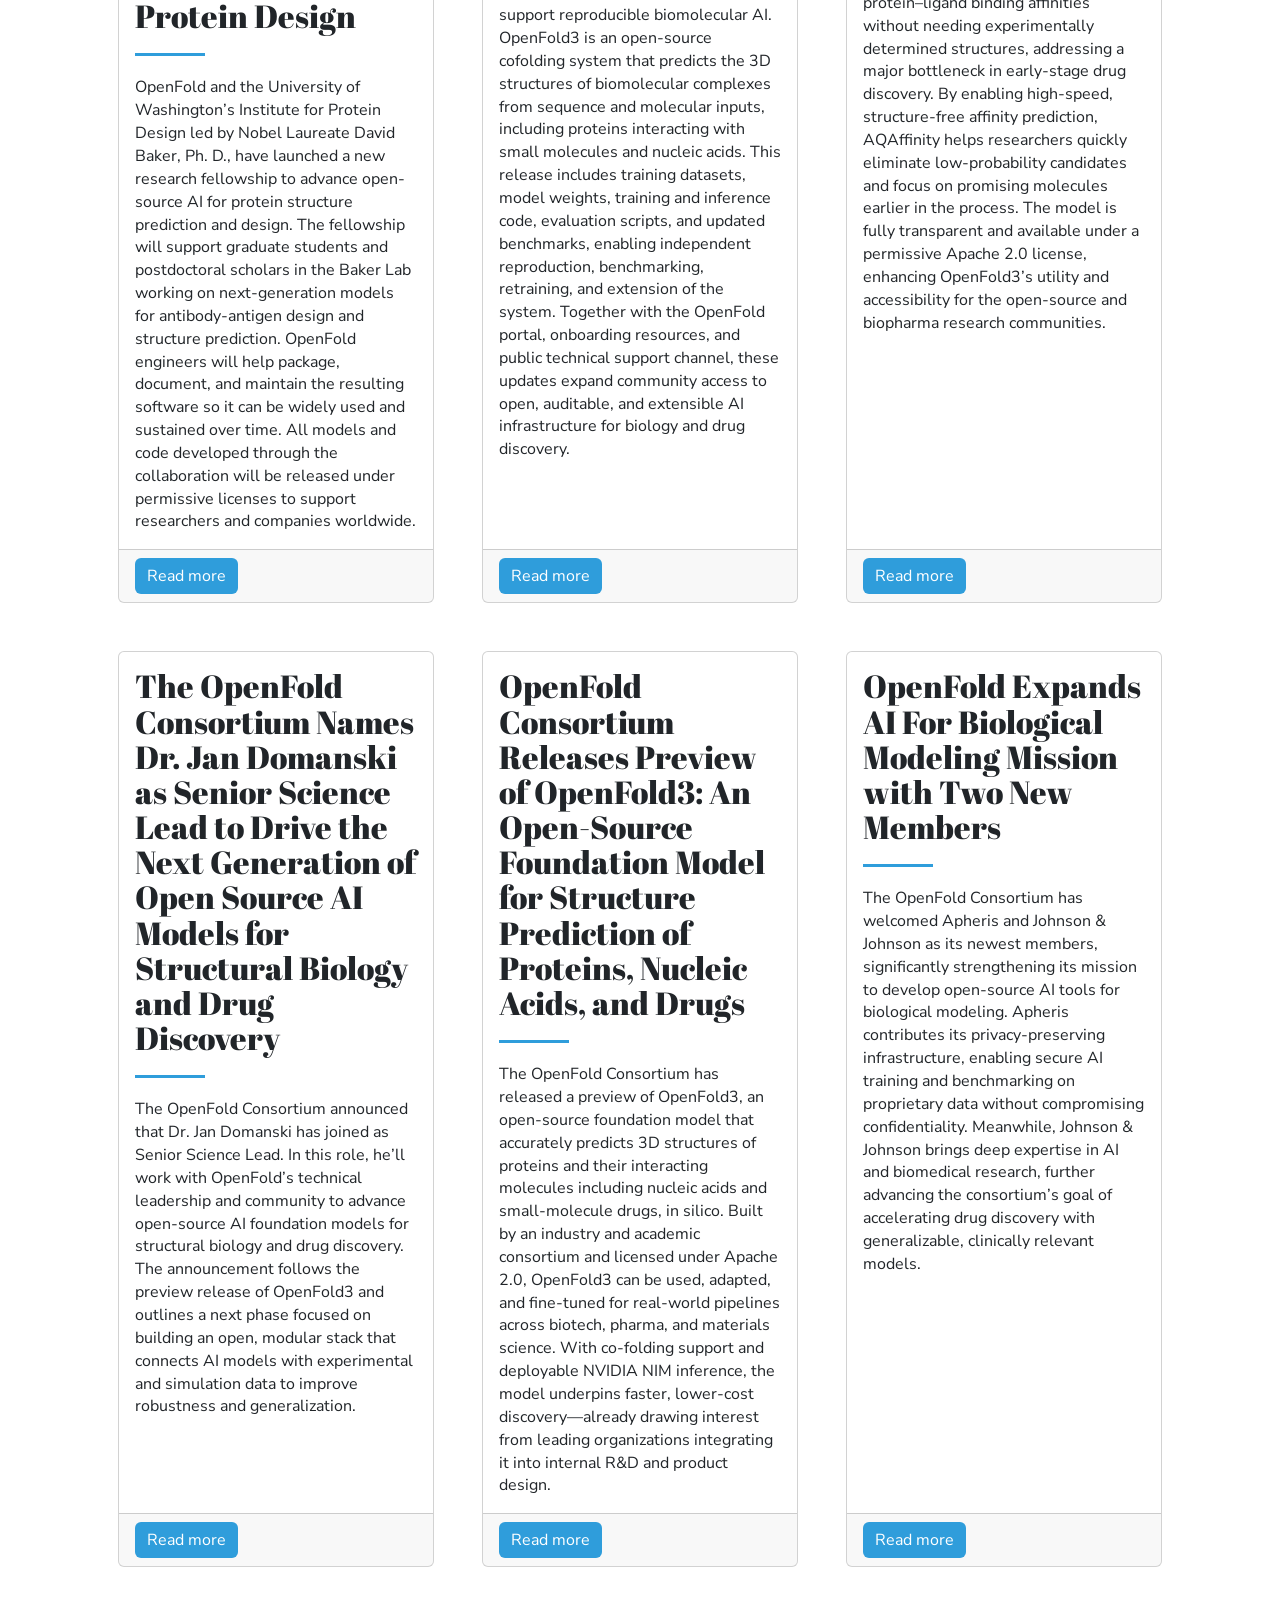
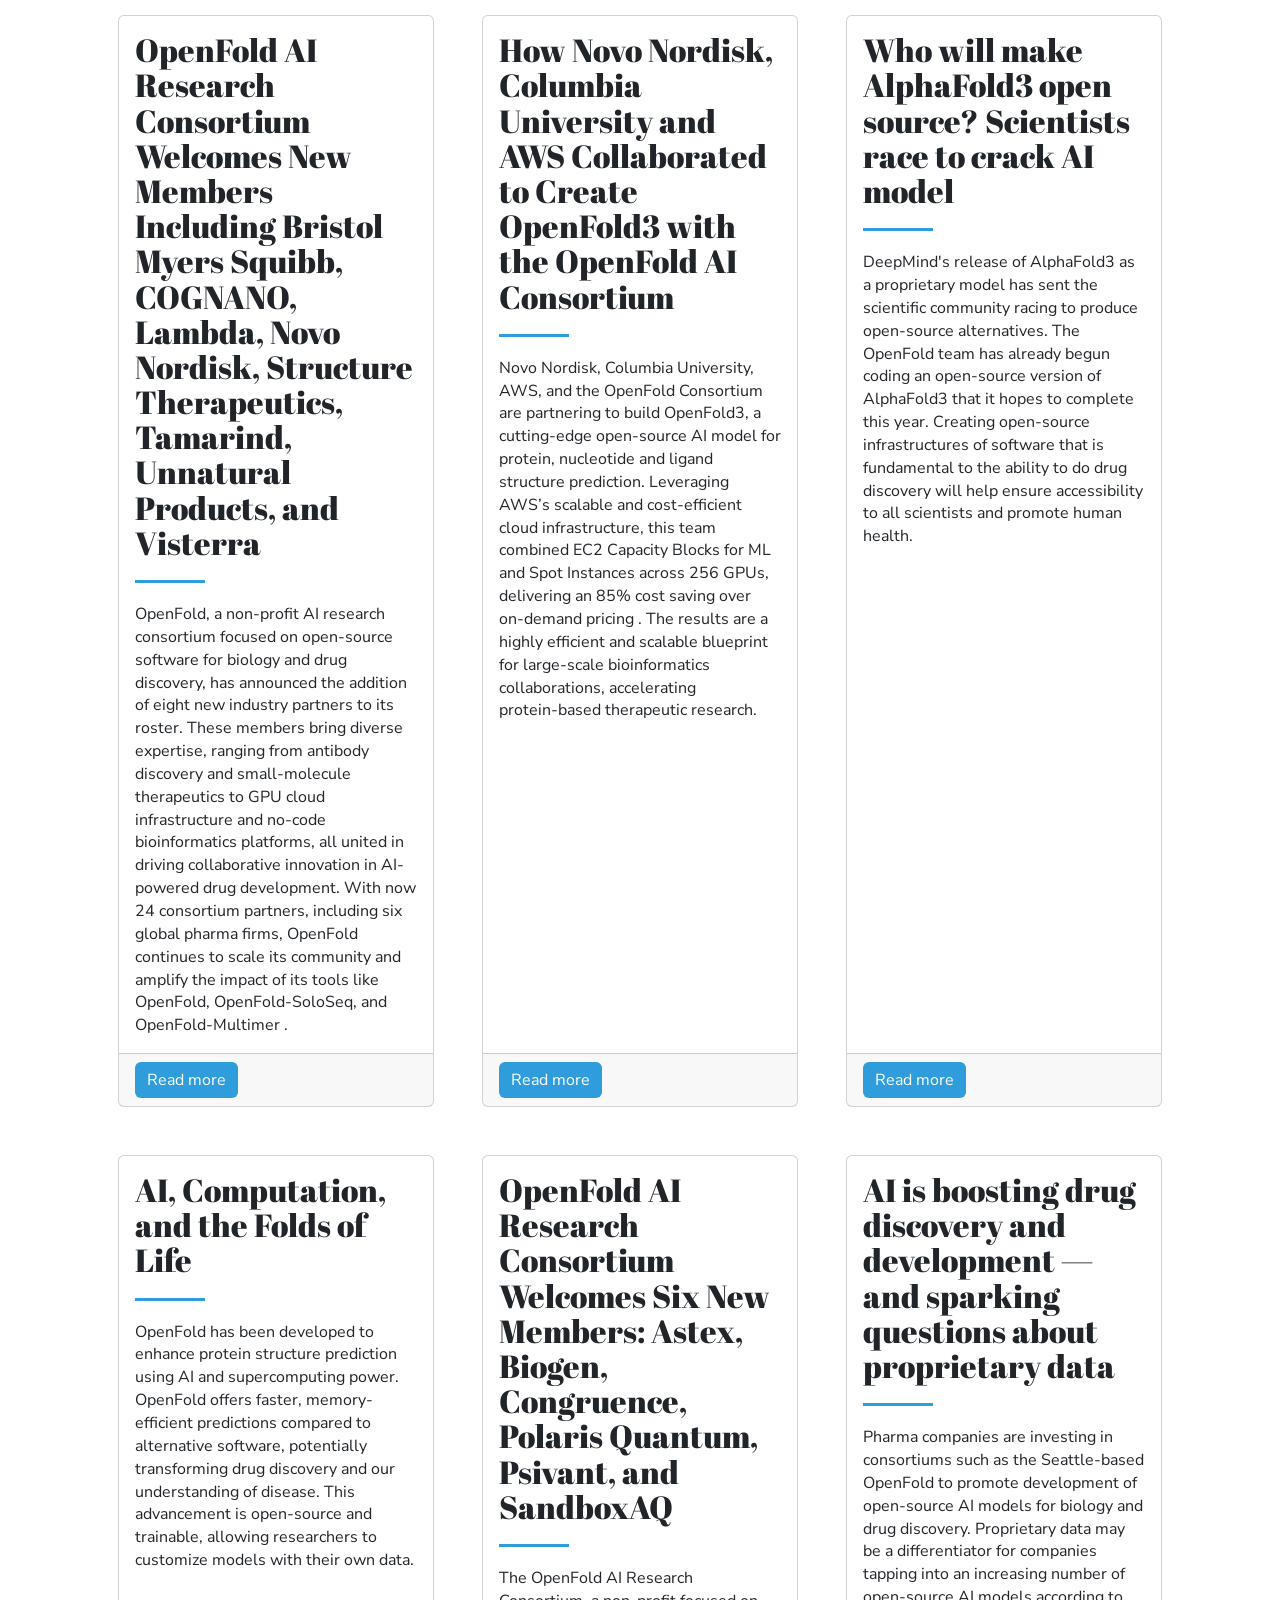
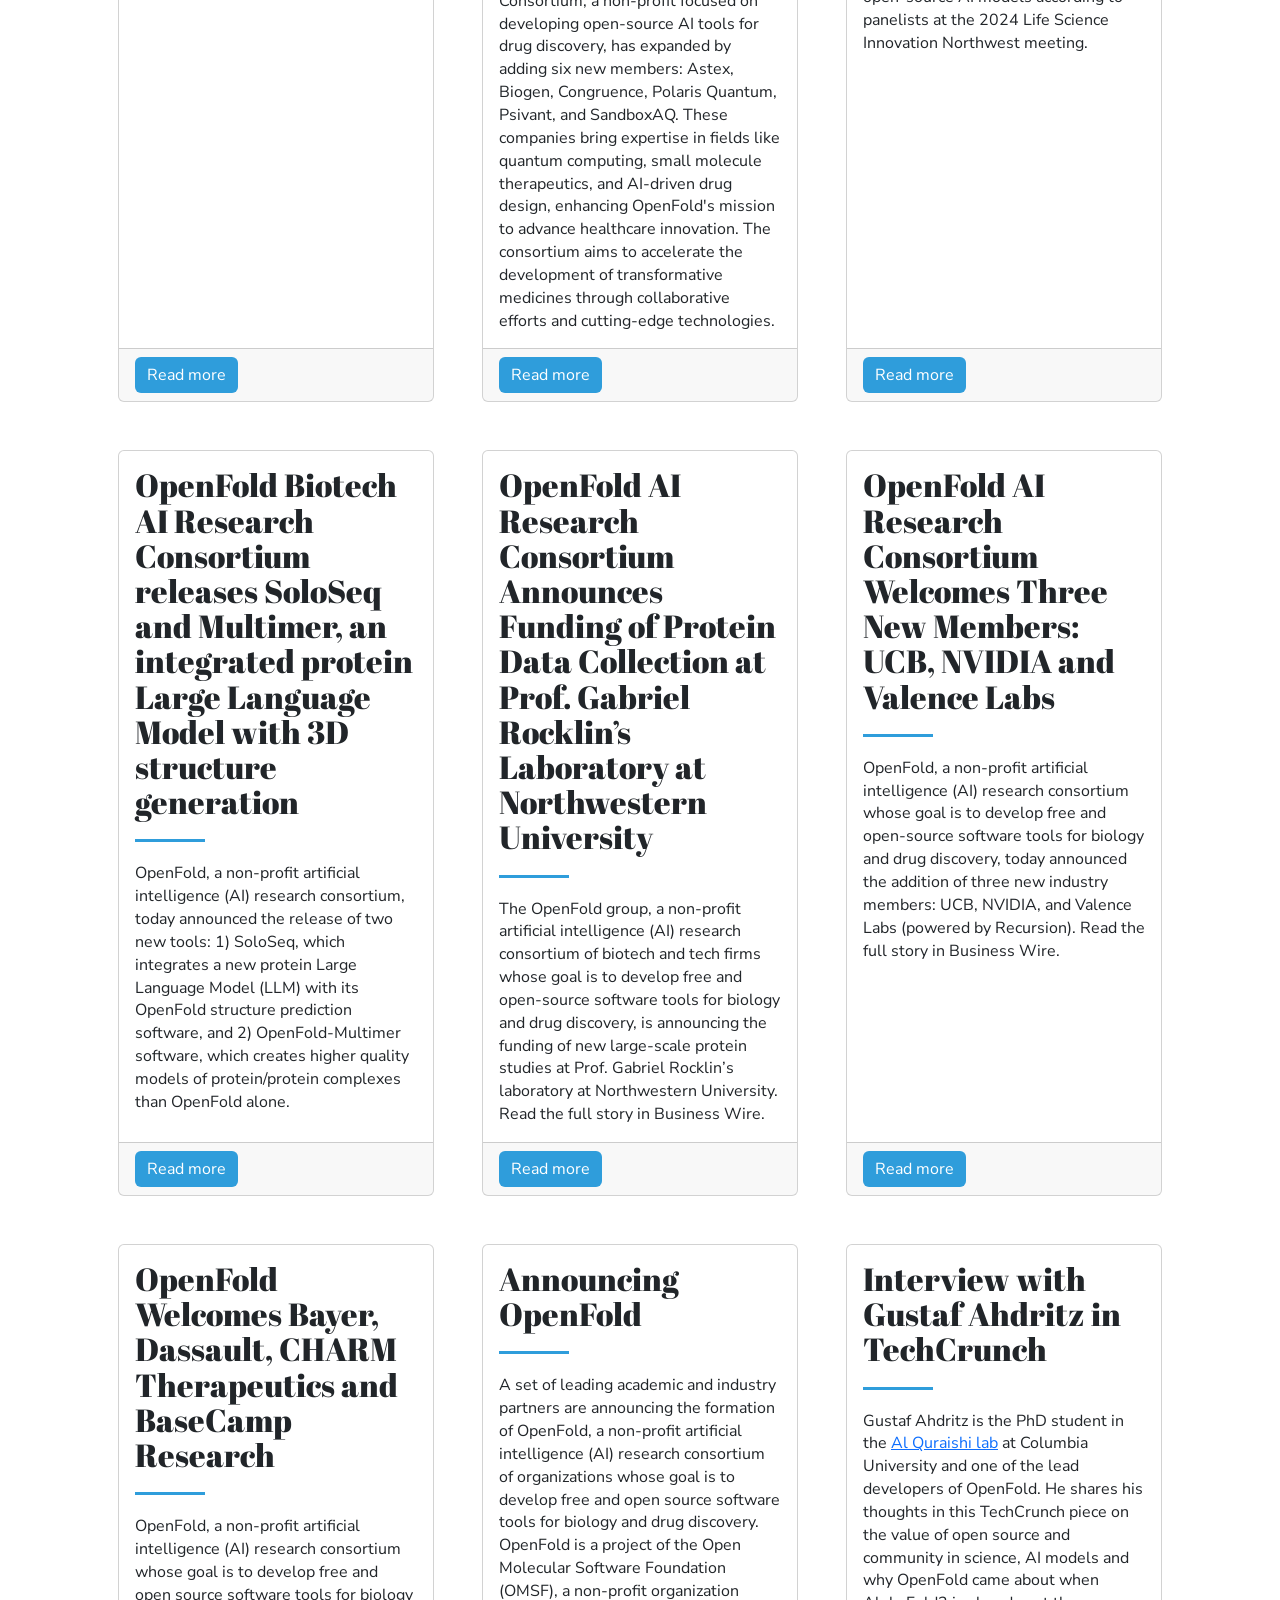
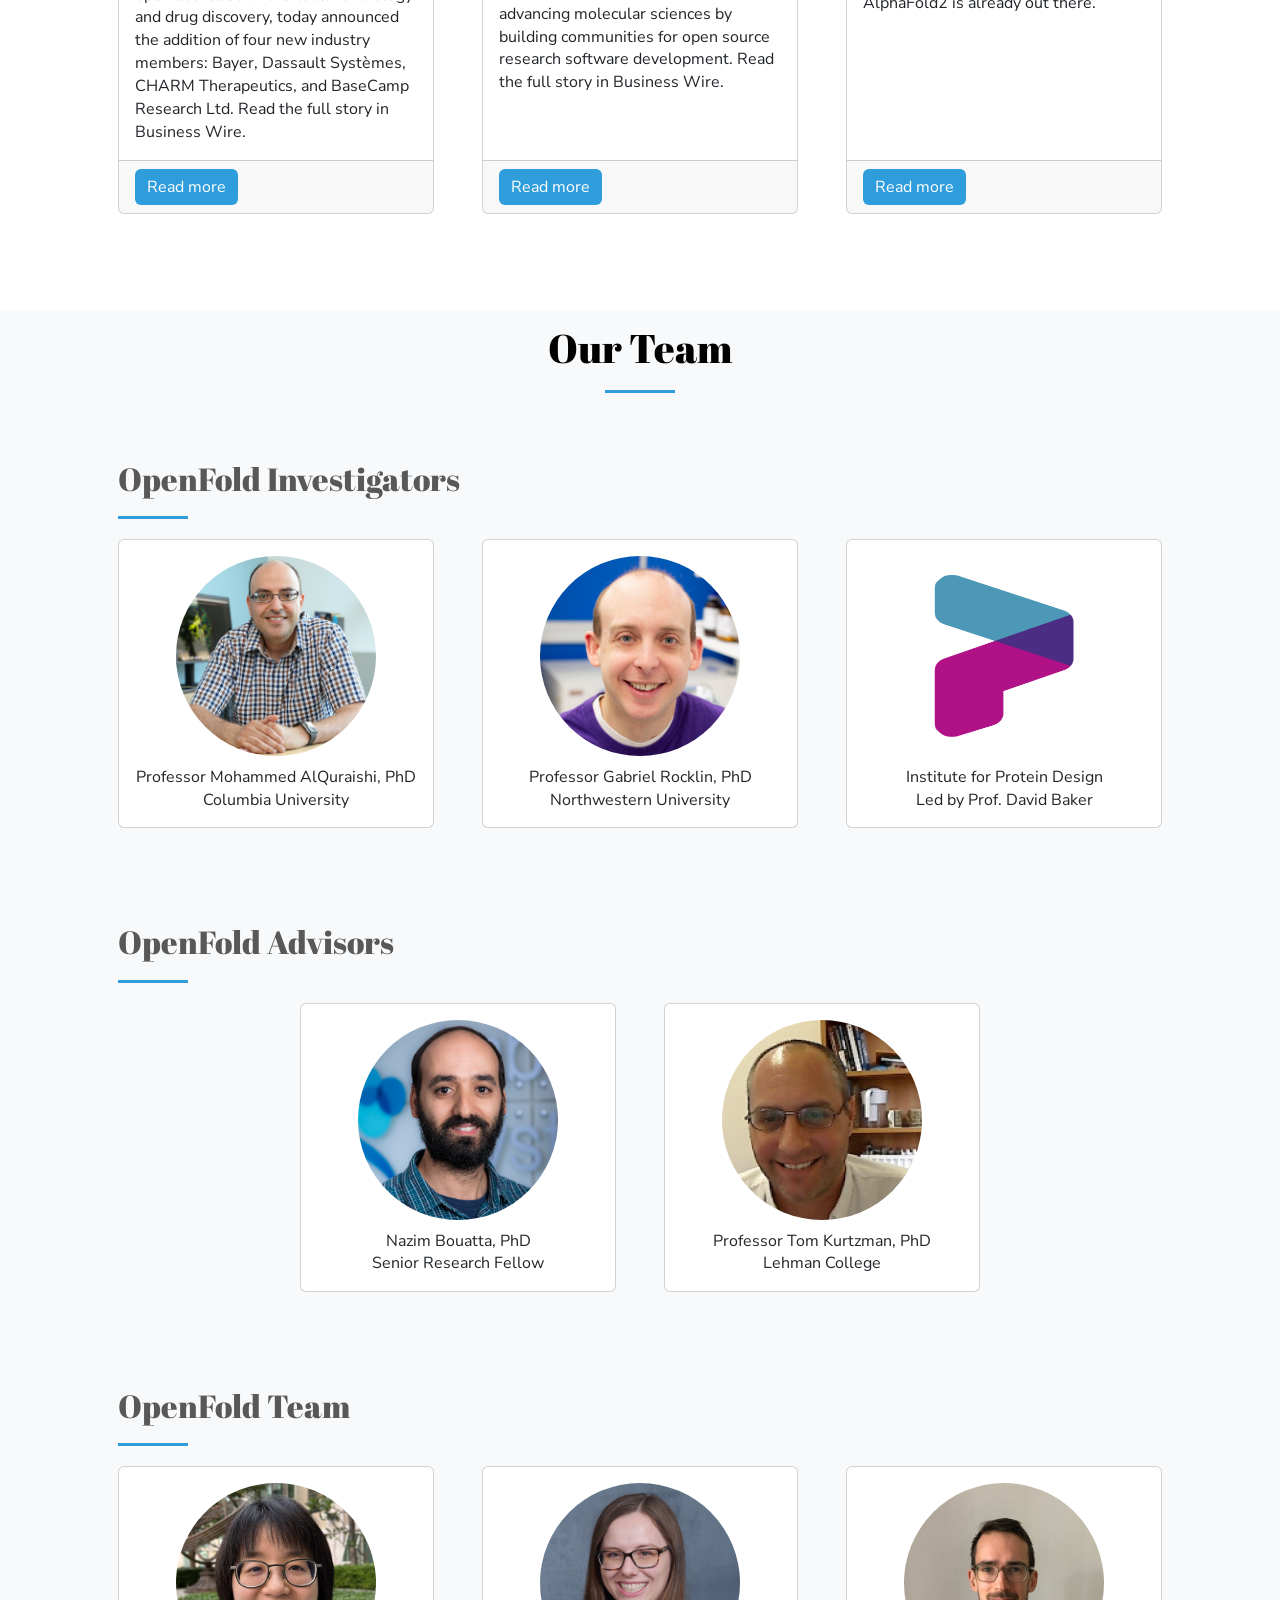
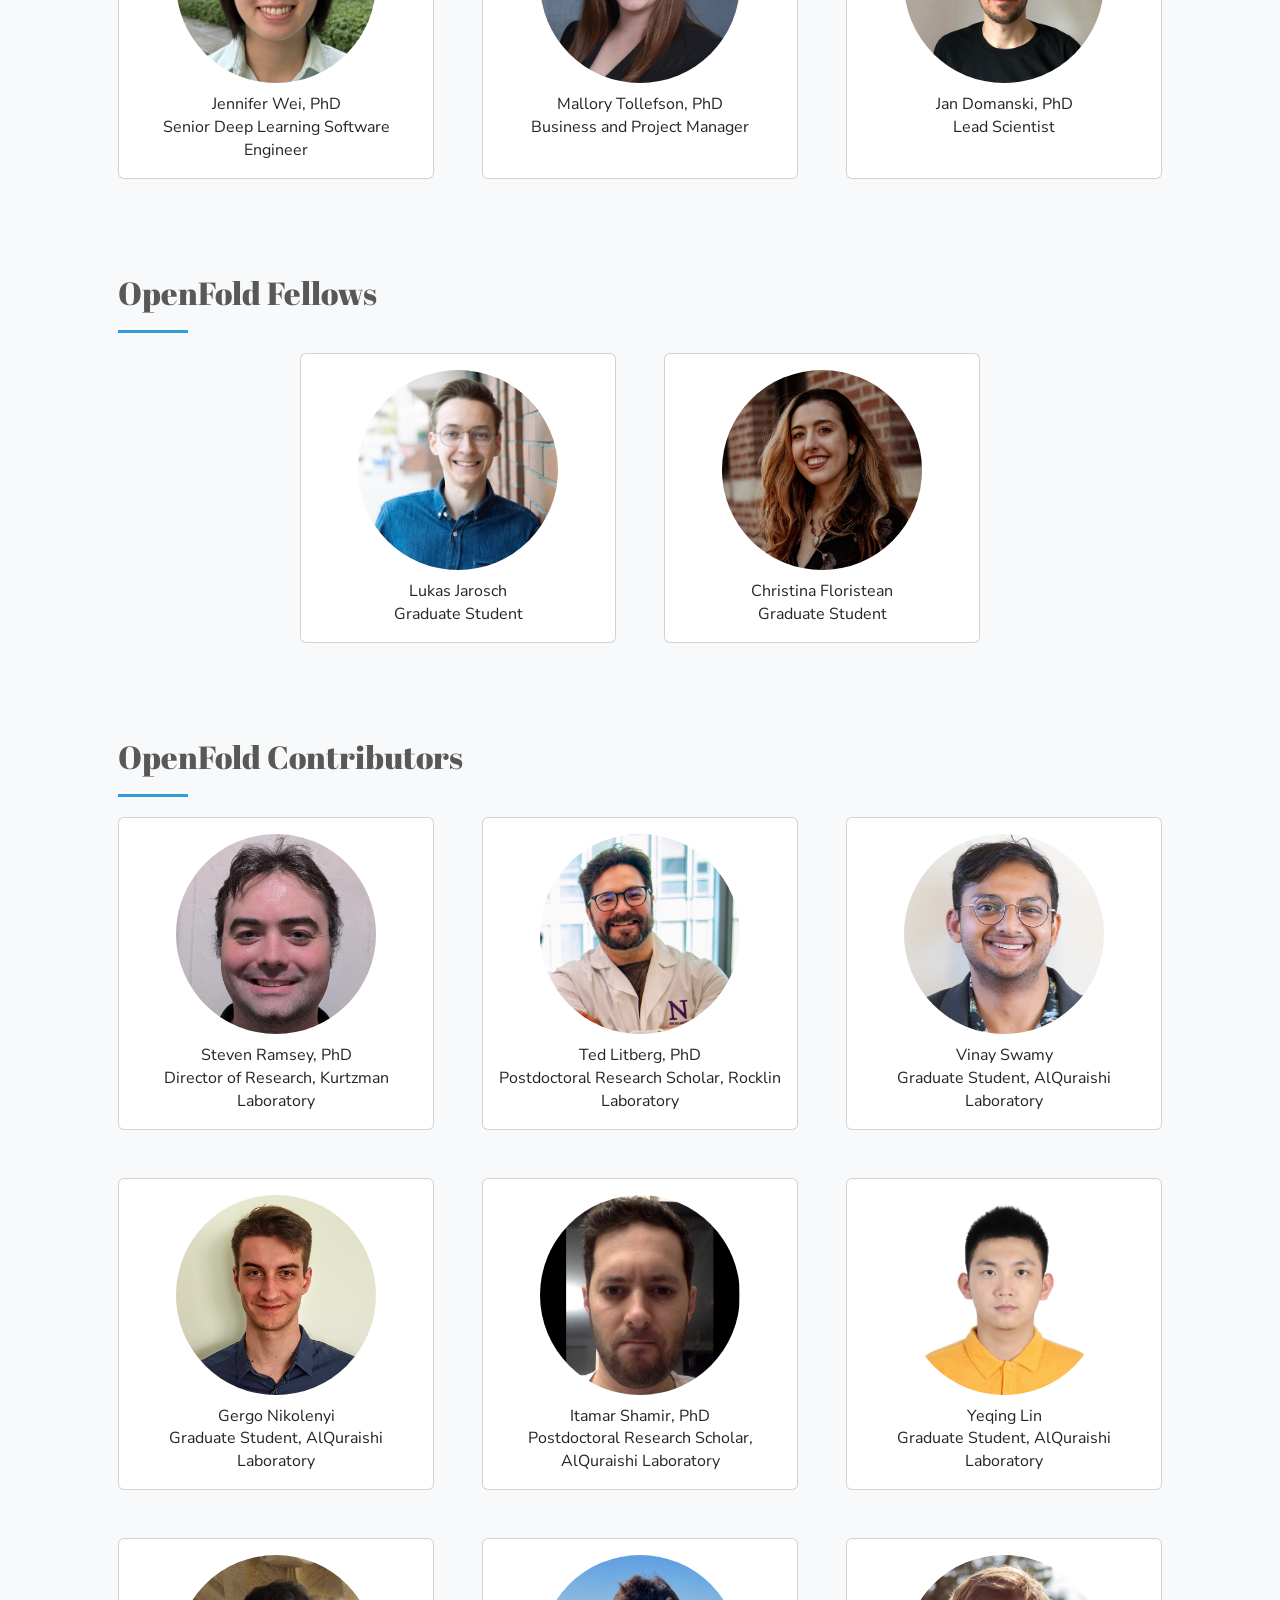
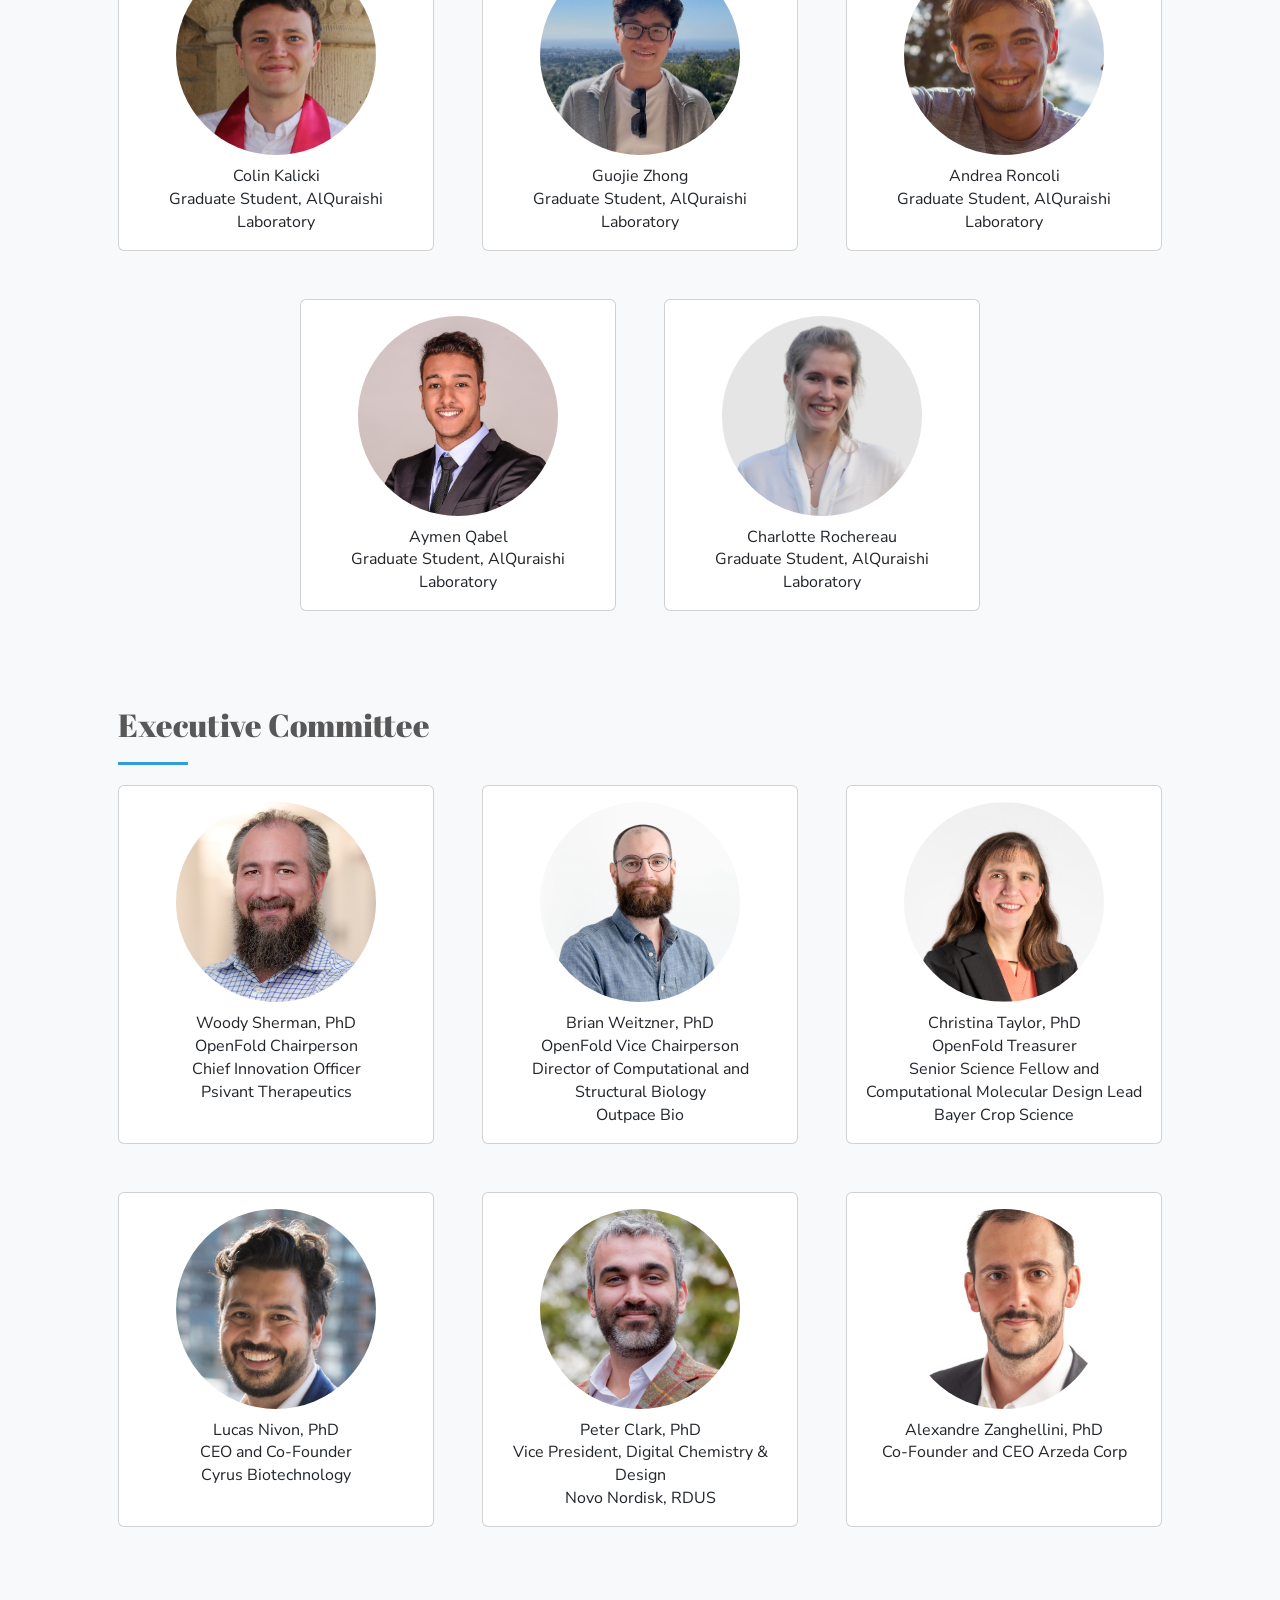
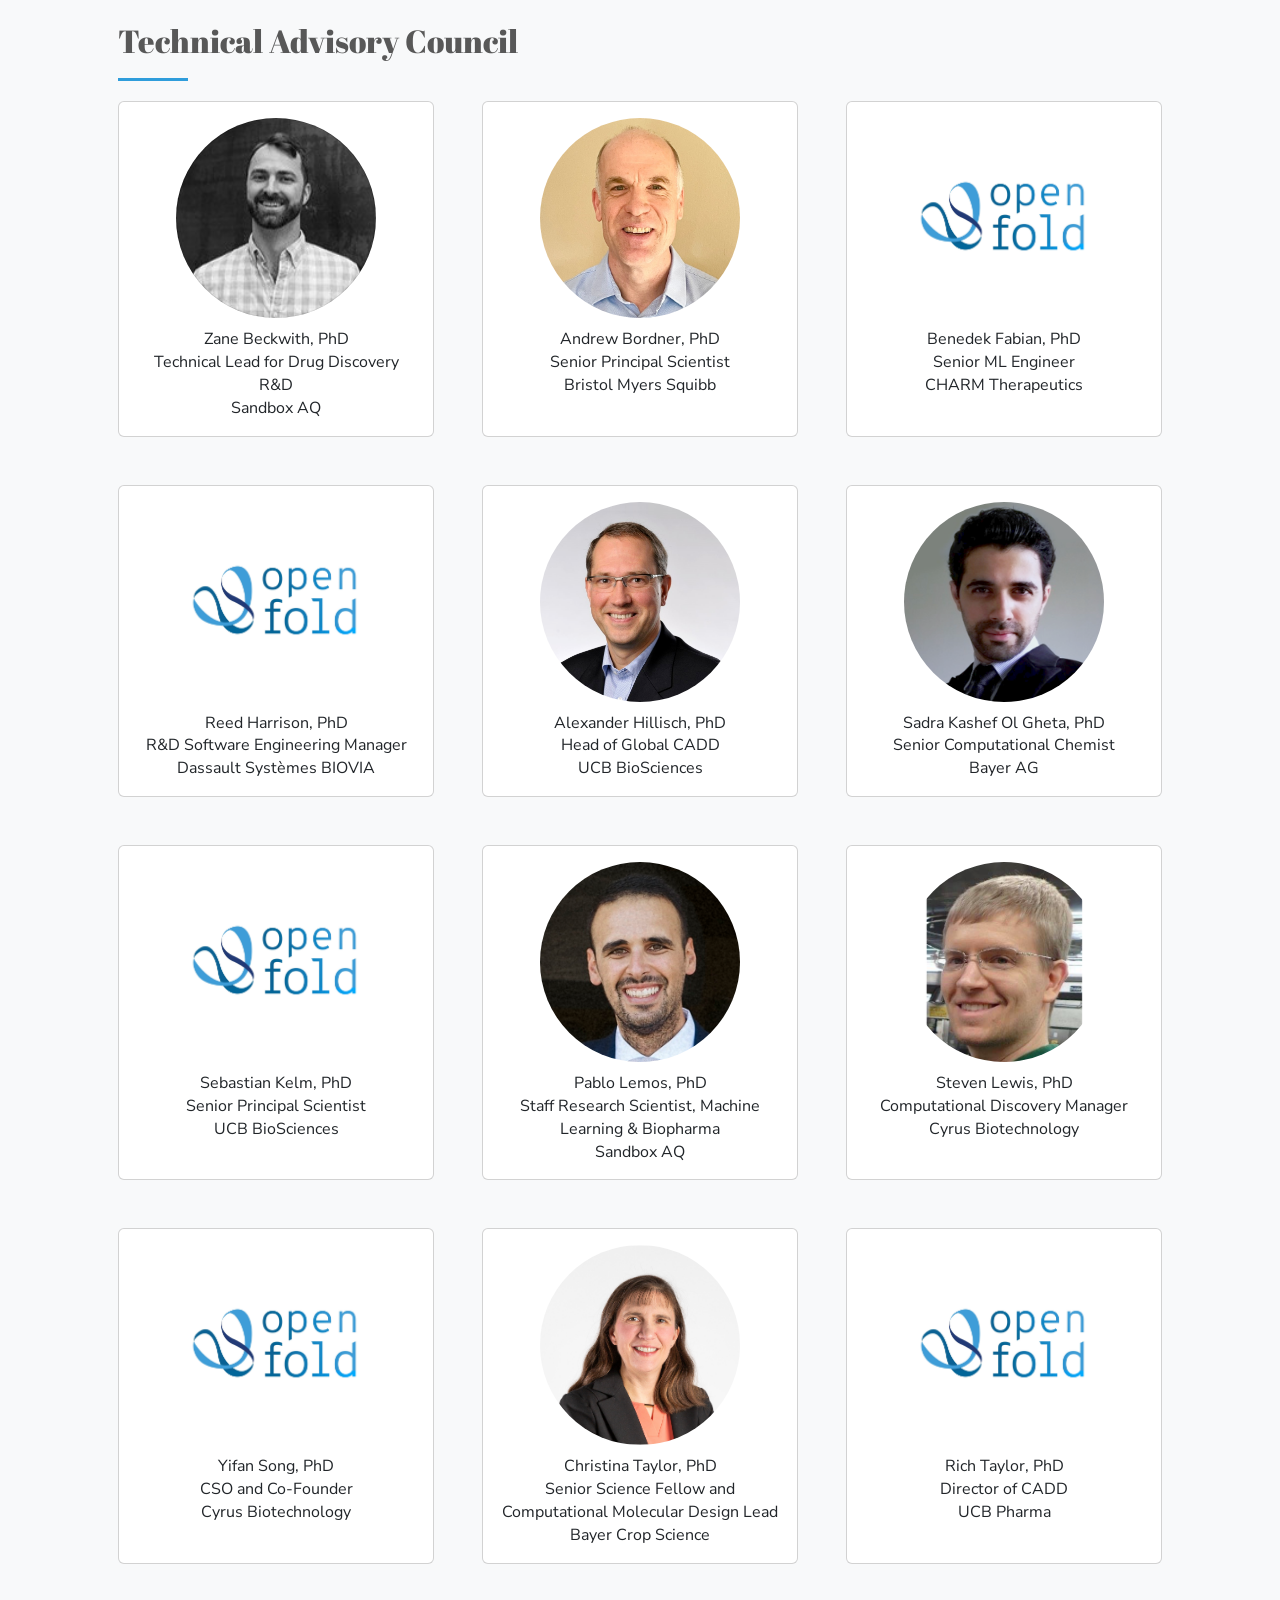
==== commit 097e2865: "Add OpenFold Community Update newsletter card with inline PDF viewer Adds a News card that opens the" ====
--- a/index.html
+++ b/index.html
@@ -1,248 +1,2046 @@
+<!-- Add your content of head and header -->
 <!DOCTYPE html>
 <html lang="en">
+
 <head>
-  <meta charset="UTF-8">
-  <meta name="viewport" content="width=device-width, initial-scale=1.0">
-  <title>OpenFold: Open AI Infrastructure for Biology and Drug Discovery</title>
-  <meta name="description" content="OpenFold is a non-profit consortium building free, open-source AI tools for structural biology and drug discovery, trained, auditable, and available to everyone.">
-  <link rel="stylesheet" href="styles/main.css">
-  <link rel="stylesheet" href="styles/nav.css">
+    <meta charset="UTF-8">
+    <meta content="IE=edge" http-equiv="X-UA-Compatible">
+    <meta content="width=device-width,initial-scale=1" name="viewport">
+    <meta content="description" name="description">
+    <meta name="google" content="notranslate">
+    <meta
+            content="" name="author">
+    <!-- Disable tap highlight on IE -->
+    <meta name="msapplication-tap-highlight" content="no">
+    <title>OpenFold Consortium</title>
+    <!-- <link href="./main.css" rel="stylesheet"></head> -->
+    <link href="https://cdn.jsdelivr.net/npm/bootstrap@5.1.3/dist/css/bootstrap.min.css" rel="stylesheet"
+          integrity="sha384-1BmE4kWBq78iYhFldvKuhfTAU6auU8tT94WrHftjDbrCEXSU1oBoqyl2QvZ6jIW3" crossorigin="anonymous">
+    <link href="./custom.css" rel="stylesheet">
+
+    <style>
+        .sponsor-logo-img {
+            max-width: 100px;
+            max-height: 100px;
+        }
+    </style>
 </head>
+
+<head>
+    <meta charset="UTF-8">
+    <meta name="viewport" content="width=device-width, initial-scale=1.0">
+    <style>
+        .profiles-container {
+            display: flex;
+            justify-content: center; /* Center the profiles horizontally */
+            gap: 20px; /* Add space between the profiles */
+        }
+
+        .profile-container {
+            text-align: center; /* Center the content */
+        }
+
+        .circular-image img {
+            border-radius: 50%;
+            width: 200px; /* Adjust the size as needed */
+            height: 200px; /* Adjust the size as needed */
+        }
+
+        .name {
+            margin-top: 10px; /* Add space between the image and the name */
+            font-size: 16px; /* Adjust the font size as needed */
+        }
+    </style>
+</head>
+
 <body>
-
-<!-- ===================== NAV ===================== -->
-<nav class="site-nav">
-  <div class="site-nav__inner">
-    <a class="site-nav__brand" href="index.html" aria-label="OpenFold home">
-      <img src="assets/openFold-logo/white/svg/OpenFold-white.svg" alt="OpenFold">
-    </a>
-    <button class="site-nav__toggle" type="button" aria-label="Toggle navigation" aria-expanded="false" aria-controls="primary-menu">
-      <span></span><span></span><span></span>
-    </button>
-    <div class="site-nav__menu" id="primary-menu">
-      <ul class="site-nav__links">
-        <li><a href="index.html" class="is-active" aria-current="page">Home</a></li>
-        <li><a href="science.html">Science</a></li>
-        <li><a href="team.html">Team</a></li>
-        <li><a href="news.html">News</a></li>
-        <li><a href="blog.html">Blog</a></li>
-        <li><a href="community.html">Community</a></li>
-      </ul>
-      <div class="site-nav__right">
-        <a class="btn btn--primary btn--sm" href="https://portal.openfold.omsf.io/" target="_blank" rel="noopener noreferrer">Launch Portal</a>
-      </div>
+<nav class="navbar navbar-expand-lg navbar-black bg-black text-white sticky-top">
+    <div class="container-fluid">
+        <div class="collapse navbar-collapse" id="navbarNav">
+            <ul class="navbar-nav ms-auto">
+                <li class="nav-item">
+                    <a class="nav-link text-light" href="#features">Features</a>
+                </li>
+                <li class="nav-item">
+                    <a class="nav-link text-light" href="#whatis">About</a>
+                </li>
+                <li class="nav-item">
+                    <a class="nav-link text-light" href="#qrcode">Contribute</a>
+                </li>
+                <li class="nav-item">
+                    <a class="nav-link text-light" href="#news">News</a>
+                </li>
+                <li class="nav-item">
+                    <a class="nav-link text-light" href="#teamarea">Our Team</a>
+                </li>
+                <li class="nav-item">
+                    <a class="nav-link text-light" href="#projectarea">Projects</a>
+                </li>
+                <li class="nav-item">
+                    <a class="nav-link text-light" href="#membersarea">Members</a>
+                </li>
+                <li class="nav-item">
+                    <a class="nav-link text-light" href="#faq">FAQ</a>
+                </li>
+                <li class="nav-item">
+                    <a class="nav-link text-light" href="#foundersarea">Founders</a>
+                </li>
+            </ul>
+        </div>
     </div>
-  </div>
 </nav>
-
-<main>
-  <!-- ===================== HERO ===================== -->
-  <header class="hero">
-    <div class="container hero__inner">
-      <img class="hero__logo" src="assets/openFold-logo/white/svg/OpenFold+tagline-white.svg" alt="OpenFold: Democratizing AI for Biology">
-      <p class="hero__sub">OpenFold is a non-profit consortium building free, open-source AI tools for structural biology, trained, auditable, and available to everyone.</p>
-      <div class="hero__cta">
-        <a class="btn btn--primary" href="science.html">Explore the Science</a>
-        <a class="btn btn--primary" href="https://portal.openfold.omsf.io/" target="_blank" rel="noopener noreferrer">Launch Portal</a>
-      </div>
+<div class="hero d-flex justify-content-center align-items-center text-white text-center py-5">
+    <div class="container">
+        <div class="row">
+            <div class="col-12">
+            </div>
+        </div>
     </div>
-  </header>
-
-  <!-- ===================== IMPACT BAR ===================== -->
-  <section class="impact">
-    <div class="container impact__inner">
-      <div class="impact__item">
-        <div class="impact__stat">40+</div>
-        <div class="impact__label">Consortium Members</div>
-      </div>
-      <div class="impact__item">
-        <div class="impact__stat">Apache 2.0</div>
-        <div class="impact__label">Permissively Licensed</div>
-      </div>
-      <div class="impact__item">
-        <div class="impact__stat">OpenFold3</div>
-        <div class="impact__label">Now Available</div>
-      </div>
+</div>
+<div class="d-none timeline py-5">
+    <div class="container">
+        <div class="row">
+            <div class="col-12 col-lg-12">
+                <h1 class="text-center">Timeline</h1>
+            </div>
+        </div>
+        <div class="row ">
+            <div class="offset-md-2 col-md-8 col-sm-12">
+                <ul class="rb">
+                    <li class="rb-item">
+                        <div class="timestamp">1 Month</div>
+                        <div class="item-title">Lorem ipsum dolor sit amet, consectetur adipiscing elit.</div>
+                    </li>
+                    <li class="rb-item">
+                        <div class="timestamp">3 Months</div>
+                        <div class="item-title">Lorem ipsum dolor sit amet, consectetur adipiscing elit.</div>
+                    </li>
+                    <li class="rb-item">
+                        <div class="timestamp">6 Months</div>
+                        <div class="item-title">Lorem ipsum dolor sit amet, consectetur adipiscing elit.</div>
+                    </li>
+                </ul>
+            </div>
+        </div>
     </div>
-  </section>
-
-  <!-- ===================== NEWS STRIP ===================== -->
-  <section class="section">
+</div>
+<div id="features" class="features py-5 bg-light">
     <div class="container">
-      <div class="section__head">
-        <span class="eyebrow">Latest News</span>
-        <h2>What's happening at OpenFold</h2>
-      </div>
-      <div class="grid grid--3">
-        <article class="card card--hover news-card">
-          <span class="badge badge--muted news-card__source">BusinessWire</span>
-          <h3>OpenFold Consortium Adds Eleven New Members</h3>
-          <p>The consortium welcomed eleven new members, reflecting growing industry momentum behind open AI infrastructure for biology and drug discovery.</p>
-          <div class="card__footer">
-            <a class="link-arrow" href="https://www.businesswire.com/news/home/20260609986184/en/OpenFold-Consortium-Adds-Eleven-New-Members-as-Momentum-Builds-for-Open-AI-Infrastructure-in-Biology-and-Drug-Discovery" target="_blank" rel="noopener noreferrer">Read more</a>
-          </div>
-        </article>
-        <article class="card card--hover news-card">
-          <span class="badge badge--muted news-card__source">BusinessWire</span>
-          <h3>Rocklin Lab Releases Megascale Open Protein Stability Dataset</h3>
-          <p>The Rocklin Lab released a megascale open dataset of protein stability measurements to accelerate biomolecular AI research.</p>
-          <div class="card__footer">
-            <a class="link-arrow" href="https://www.businesswire.com/news/home/20260526185604/en/Rocklin-Lab-Releases-Megascale-Open-Protein-Stability-Dataset-to-Advance-Biomolecular-AI" target="_blank" rel="noopener noreferrer">Read more</a>
-          </div>
-        </article>
-        <article class="card card--hover news-card">
-          <span class="badge badge--muted news-card__source">BusinessWire</span>
-          <h3>OpenFold Launches Research Fellowship at UW Institute for Protein Design</h3>
-          <p>OpenFold and UW's Institute for Protein Design launched a research fellowship to advance open-source AI for protein structure prediction and design.</p>
-          <div class="card__footer">
-            <a class="link-arrow" href="https://www.businesswire.com/news/home/20260318671177/en/Open-Molecular-Software-Foundations-OpenFold-Consortium-Launches-Research-Fellowship-at-the-University-of-Washingtons-Institute-for-Protein-Design" target="_blank" rel="noopener noreferrer">Read more</a>
-          </div>
-        </article>
-      </div>
-      <div class="mt-2">
-        <a class="link-arrow" href="news.html">View all news</a>
-      </div>
+        <div class="row pb-3 mb-3 pb-sm-1 mb-sm-1">
+            <div class="col-sm-12 col-lg-12">
+                <hr style="height:10px;border:none;color:#2f9ddb;">
+                <h2 class="display-5 text-center">Why OpenFold?</h2>
+            </div>
+        </div>
+        <div class="row text-black text-center">
+            <div class="col-sm-12 col-md-6 col-lg-4 py-3">
+                <div><i class="fab fa-osi fa-3x"></i></div>
+                <h3 class="pt-4 pb-2">Open Source</h3>
+                <p>An open-source project that can be used and improved by academics and companies alike.</p>
+            </div>
+            <div class="col-sm-12 col-md-6 col-lg-4 py-3">
+                <div><i class="fas fa-project-diagram fa-3x"></i></div>
+                <h3 class="pt-4 pb-2">Weights Available</h3>
+                <p>Utilize the existing pre-trained weights to get quickly get started fine-tuning your model.</p>
+            </div>
+            <div class="col-sm-12 col-md-6 col-lg-4 py-3">
+                <div><i class="fab fa-creative-commons fa-3x"></i></div>
+                <h3 class="pt-4 pb-2">Permissive License</h3>
+                <p>A permissively licensed model that allows commercial and non-commercial use.</p>
+            </div>
+            <div class="col-sm-12 col-md-6 col-lg-4 py-3">
+                <div><i class="fa fa-code fa-3x"></i></div>
+                <h3 class="pt-4 pb-2">Training Pipeline</h3>
+                <p>Provides the tools used to train the model under the same license.</p>
+            </div>
+            <div class="col-sm-12 col-md-6 col-lg-4 py-3">
+                <div><i class="fas fa-meteor fa-3x"></i></div>
+                <h3 class="pt-4 pb-2">Optimized for Performance</h3>
+                <p>Optimized performance for use on state-of-the-art and widely available GPUs.</p>
+            </div>
+            <div class="col-sm-12 col-md-6 col-lg-4 py-3">
+                <div><i class="fab fa-python fa-3x"></i></div>
+                <h3 class="pt-4 pb-2">PyTorch-Based</h3>
+                <p>A supercomputer scale, distributed training, PyTorch-based training framework</p>
+            </div>
+        </div>
     </div>
-  </section>
-
-  <!-- ===================== SPOTLIGHT ===================== -->
-  <section class="section--tight">
+</div>
+<div id="whatis" class="whatis py-5">
+    <div class="container-fluid">
+        <div class="row">
+            <div class="d-none d-lg-block col-lg-6 section-background py-5 px-5"></div>
+            <div class="col-md-12 col-lg-6 py-5 px-5">
+                <div class="row">
+                    <div class="col-12">
+                        <h1>What is OpenFold?</h1>
+                    </div>
+                </div>
+                <div class="row pt-3">
+                    <div class="col-12">
+                        <h3>Mission Statement</h3>
+                        <p>OpenFold is a non-profit AI research and development consortium developing free and
+                            open-source software tools for biology and drug discovery. Our mission is to bring the most
+                            powerful software ever created -- AI systems with the ability to engineer the molecules of
+                            life -- to everyone. These tools can be used by academics, biotech and pharmaceutical
+                            companies, or students learning to create the medicines of tomorrow, to accelerate basic
+                            biological research, and bring new cures to market that would be impossible to discover
+                            without AI. </p>
+                        <h3>Structure Prediction</h3>
+                        <p>In biology, structure and function are inextricably linked. Understanding the mechanisms of
+                            biological systems, their engineering, and how to affect them therefore implies a need to
+                            know and understand their structure. The consortium is creating state-of-the-art AI-based
+                            protein modeling tools that can predict molecular structures with atomic accuracy, making
+                            this level of precision accessible in open source for both research and commercial
+                            applications for the first time. Researchers around the world will be able to use, improve,
+                            and contribute to this "predictive molecular microscope.”</p>
+                        <h3>Goals</h3>
+                        <p>This work aims to:</p>
+                        <ul>
+                            <li>Develop a permissively licensed model competitive with the performance of
+                                state-of-the-art models.
+                            </li>
+                            <li>Provide the entire training & inference stack and training datasets under the same
+                                permissive license
+                            </li>
+                            <li>Optimize the performance of this model for use on state-of-the-art and widely available
+                                GPUs.
+                            </li>
+                        </ul>
+                    </div>
+                </div>
+            </div>
+        </div>
+    </div>
+</div>
+<div id="qrcode" class="qrcode py-5 bg-light">
     <div class="container">
-      <div class="grid grid--2">
-        <article class="card card--hover spotlight-card">
-          <span class="eyebrow">Community Event</span>
-          <h3>CoFold Summit</h3>
-          <p>The annual gathering of the open biomolecular AI community.</p>
-          <div class="card__footer">
-            <a class="link-arrow" href="https://www.cofold.org/" target="_blank" rel="noopener noreferrer">Visit CoFold</a>
-          </div>
-        </article>
-        <article class="card card--hover spotlight-card">
-          <span class="eyebrow">Blind Challenge</span>
-          <h3>SEPIQ Blind Challenge</h3>
-          <p>A community blind challenge for structure-enabled property and interaction quantification.</p>
-          <div class="card__footer">
-            <a class="link-arrow" href="https://sepiq.uk/" target="_blank" rel="noopener noreferrer">Visit SEPIQ</a>
-          </div>
-        </article>
-      </div>
+        <div class="row pb-5">
+            <div class="col-12">
+                <h1 class="text-center">How to Contribute</h1>
+                <p class="text-center text-muted mb-0">
+                    OpenFold is built by a community that believes core structural-biology infrastructure should be
+                    open,
+                    reproducible, and extensible. Choose the contribution path that fits you best.
+                </p>
+            </div>
+        </div>
+
+        <div class="row gx-4 gx-lg-5 d-flex justify-content-center">
+            <!-- Join -->
+            <div class="col-md-4 mb-5">
+                <h4>Join the Consortium</h4>
+                <p class="text-muted mb-2">
+                    <strong>Best for:</strong> organizations that want to help set priorities and sustain OpenFold.
+                </p>
+                <p class="pb-xs-1 pb-lg-3">
+                    Consortium members contribute financially and/or technically and participate in community-driven
+                    roadmap decisions.
+                </p>
+
+                <ul class="mb-4">
+                    <li>Influence high-impact roadmap priorities</li>
+                    <li>Support open, retrainable modeling infrastructure</li>
+                    <li>Connect with peer orgs working on shared challenges</li>
+                </ul>
+
+                <p class="text-muted mt-3 mb-0">
+                    Membership is primarily intended for organizations and is formalized through a participation
+                    agreement.
+                </p>
+            </div>
+
+            <!-- Collaborate -->
+            <div class="col-md-4 mb-5">
+                <h4>Collaborate</h4>
+                <p class="text-muted mb-2">
+                    <strong>Best for:</strong> researchers, academic labs, non-profits, and teams with aligned projects.
+                </p>
+                <p class="pb-xs-1 pb-lg-3">
+                    We welcome collaborations that improve rigor, usability, and real-world adoption.
+                </p>
+
+                <ul class="mb-3">
+                    <li>Benchmarks, evaluations, and method development</li>
+                    <li>Engineering support (pipelines, tooling, integrations)</li>
+                    <li>Data and test cases that strengthen reproducibility and coverage</li>
+                    <li>Compute resources for training and benchmarking</li>
+                </ul>
+            </div>
+
+            <!-- Philanthropy -->
+            <div class="col-md-4 mb-5">
+                <h4>Philanthropy</h4>
+                <p class="text-muted mb-2">
+                    <strong>Best for:</strong> individuals, foundations, and Donor-Advised Funds (DAFs) supporting open
+                    science.
+                </p>
+                <p class="pb-xs-1 pb-lg-3">
+                    OpenFold is hosted by the Open Molecular Software Foundation (OMSF), a 501(c)3 non-profit. If you’re
+                    giving through a Donor-Advised
+                    Fund (DAF) or another philanthropic vehicle, you can fund OMSF directly with
+                    <strong>OpenFold</strong> in the memo.
+                </p>
+
+                <ul class="mb-4">
+                    <li>DAFs can find “Open Molecular Software Foundation (OMSF)” in provider directories</li>
+                    <li>We can accept wire transfers for philanthropic gifts</li>
+                    <li>Email us for donation instructions and routing details</li>
+                </ul>
+            </div>
+        </div>
+
+        <div class="row gx-4 gx-lg-5 d-flex justify-content-center pb-4">
+            <div class="col-12 text-center">
+                <button type="button" class="btn text-white fold-button" id="contactOpenFoldBtn">
+                    Contact OpenFold
+                </button>
+            </div>
+        </div>
+
+        <!-- Code -->
+        <div class="row gx-4 gx-lg-5 d-flex justify-content-center">
+            <div class="col-12 col-lg-10 mb-5">
+                <h4 class="text-center">Contribute through Code</h4>
+                <p class="text-center text-muted mb-4">
+                    OpenFold is open source, so anyone can improve it. The fastest way to contribute is through GitHub
+                    issues and pull requests.
+                </p>
+
+                <div class="d-flex justify-content-center">
+                    <ul class="mb-4 d-inline-block text-start">
+                        <li>Open an issue with clear reproduction steps and logs</li>
+                        <li>Submit PRs with tests and a concise description of changes</li>
+                        <li>Improve docs and examples so more researchers can adopt the tooling</li>
+                    </ul>
+                </div>
+
+                <div class="d-flex flex-wrap justify-content-center gap-2">
+                    <a class="btn text-white fold-button" href="https://github.com/aqlaboratory/openfold">
+                        Visit OpenFold GitHub
+                    </a>
+                    <a class="btn text-white fold-button" href="https://github.com/aqlaboratory/openfold-3">
+                        Visit OpenFold3 GitHub
+                    </a>
+                </div>
+            </div>
+        </div>
+
+        <!-- Toast (bottom-left email reveal) -->
+        <style>
+            .of-email-toast {
+                position: fixed;
+                left: 1rem;
+                bottom: 1rem;
+                z-index: 9999;
+                padding: .75rem 1rem;
+                border-radius: .75rem;
+                background: rgba(0, 0, 0, .85);
+                color: #fff;
+                box-shadow: 0 .75rem 1.5rem rgba(0, 0, 0, .25);
+                opacity: 0;
+                transform: translateY(8px);
+                transition: opacity .2s ease, transform .2s ease;
+                pointer-events: none;
+                max-width: calc(100vw - 2rem);
+            }
+
+            .of-email-toast.show {
+                opacity: 1;
+                transform: translateY(0);
+            }
+
+            .of-email-toast .email {
+                font-family: ui-monospace, SFMono-Regular, Menlo, Monaco, Consolas, "Liberation Mono", "Courier New", monospace;
+            }
+        </style>
+
+        <script>
+            (function () {
+                const email = "info@openfold.io";
+
+                function showEmailToast() {
+                    let t = document.getElementById("ofEmailToast");
+                    if (!t) {
+                        t = document.createElement("div");
+                        t.id = "ofEmailToast";
+                        t.className = "of-email-toast";
+                        t.innerHTML = 'Email: <span class="email">' + email + '</span>';
+                        document.body.appendChild(t);
+                    }
+                    t.classList.add("show");
+                    clearTimeout(window.__ofEmailToastTimer);
+                    window.__ofEmailToastTimer = setTimeout(() => t.classList.remove("show"), 2500);
+                }
+
+                const btn = document.getElementById("contactOpenFoldBtn");
+                if (btn) {
+                    btn.addEventListener("click", function () {
+                        showEmailToast();
+                    });
+                }
+            })();
+        </script>
+
     </div>
-  </section>
-
-  <!-- ===================== MEMBERS STRIP ===================== -->
-  <section class="section">
+</div>
+<div id="news" class="news py-5">
+    <div class="container px-4 px-lg-5">
+        <!-- Content Row-->
+        <div class="row">
+            <div class="col-12">
+                <h1 class="text-center">News</h1>
+            </div>
+        </div>
+        <div class="row gx-4 gx-lg-5 d-flex justify-content-center pt-5">
+            <div class="col-md-4 mb-5">
+                <div class="card h-100">
+                    <div class="card-body">
+                        <h2 class="card-title">OpenFold Community Update</h2>
+                        <p class="card-text">Our latest community newsletter, a roundup of consortium progress, model
+                            releases, and what's ahead for open AI infrastructure in biology. Read it right here on the
+                            site.</p>
+                    </div>
+                    <div class="card-footer"><a class="btn text-white fold-button" href="assets/newsletters/OpenFold_Community_Update.pdf"
+                                                data-newsletter>Read more</a></div>
+                </div>
+            </div>
+            <div class="col-md-4 mb-5">
+                <div class="card h-100">
+                    <div class="card-body">
+                        <h2 class="card-title">OpenFold Consortium Adds Eleven New Members as Momentum Builds for Open
+                            AI Infrastructure in Biology and Drug Discovery</h2>
+                        <p class="card-text">The OpenFold Consortium has welcomed eleven new members, reflecting growing
+                            industry momentum behind open AI infrastructure for biology and drug discovery. The expanded
+                            membership underscores broad support for OpenFold's mission to develop and maintain
+                            open-source AI tools that accelerate structural biology and therapeutic research
+                            worldwide.</p>
+                    </div>
+                    <div class="card-footer"><a class="btn text-white fold-button"
+                                                href="https://www.businesswire.com/news/home/20260609986184/en/OpenFold-Consortium-Adds-Eleven-New-Members-as-Momentum-Builds-for-Open-AI-Infrastructure-in-Biology-and-Drug-Discovery">Read
+                        more</a></div>
+                </div>
+            </div>
+            <div class="col-md-4 mb-5">
+                <div class="card h-100">
+                    <div class="card-body">
+                        <h2 class="card-title">Rocklin Lab Releases Megascale Open Protein Stability Dataset to Advance
+                            Biomolecular AI</h2>
+                        <p class="card-text">The Rocklin Lab has released a megascale open dataset of protein stability
+                            measurements to accelerate biomolecular AI research. The large-scale, publicly available
+                            resource is designed to support training and benchmarking of AI models for protein stability
+                            prediction and design.</p>
+                    </div>
+                    <div class="card-footer"><a class="btn text-white fold-button"
+                                                href="https://www.businesswire.com/news/home/20260526185604/en/Rocklin-Lab-Releases-Megascale-Open-Protein-Stability-Dataset-to-Advance-Biomolecular-AI">Read
+                        more</a></div>
+                </div>
+            </div>
+            <div class="col-md-4 mb-5">
+                <div class="card h-100">
+                    <div class="card-body">
+                        <h2 class="card-title">Open Molecular Software Foundation’s OpenFold Consortium Launches
+                            Research Fellowship at the University of Washington’s Institute for Protein Design</h2>
+                        <p class="card-text">OpenFold and the University of Washington’s Institute for Protein Design
+                            led by Nobel Laureate David Baker, Ph. D., have launched a new research fellowship to
+                            advance open-source AI for protein structure prediction and design. The fellowship will
+                            support graduate students and postdoctoral scholars in the Baker Lab working on
+                            next-generation models for antibody-antigen design and structure prediction. OpenFold
+                            engineers will help package, document, and maintain the resulting software so it can be
+                            widely used and sustained over time. All models and code developed through the collaboration
+                            will be released under permissive licenses to support researchers and companies
+                            worldwide.</p>
+                    </div>
+                    <div class="card-footer"><a class="btn text-white fold-button"
+                                                href="https://www.businesswire.com/news/home/20260318671177/en/Open-Molecular-Software-Foundations-OpenFold-Consortium-Launches-Research-Fellowship-at-the-University-of-Washingtons-Institute-for-Protein-Design">Read
+                        more</a></div>
+                </div>
+            </div>
+            <div class="col-md-4 mb-5">
+                <div class="card h-100">
+                    <div class="card-body">
+                        <h2 class="card-title">OpenFold Consortium Announces Major OpenFold3 Update and Public Release
+                            of Training Data for Reproducible Biomolecular AI</h2>
+                        <p class="card-text">OpenFold Consortium has announced a major OpenFold3 update and the public
+                            release of training data to support reproducible biomolecular AI. OpenFold3 is an
+                            open-source cofolding system that predicts the 3D structures of biomolecular complexes from
+                            sequence and molecular inputs, including proteins interacting with small molecules and
+                            nucleic acids. This release includes training datasets, model weights, training and
+                            inference code, evaluation scripts, and updated benchmarks, enabling independent
+                            reproduction, benchmarking, retraining, and extension of the system. Together with the
+                            OpenFold portal, onboarding resources, and public technical support channel, these updates
+                            expand community access to open, auditable, and extensible AI infrastructure for biology and
+                            drug discovery.</p>
+                    </div>
+                    <div class="card-footer"><a class="btn text-white fold-button"
+                                                href="https://www.businesswire.com/news/home/20260313170622/en/OpenFold-Consortium-Announces-Major-OpenFold3-Update-and-Public-Release-of-Training-Data-for-Reproducible-Biomolecular-AI">Read
+                        more</a></div>
+                </div>
+            </div>
+            <div class="col-md-4 mb-5">
+                <div class="card h-100">
+                    <div class="card-body">
+                        <h2 class="card-title">SandboxAQ Supercharges OpenFold3 with AQAffinity: High-Speed,
+                            Structure-Free Drug Potency Prediction</h2>
+                        <p class="card-text">SandboxAQ has introduced AQAffinity, a new open-source AI model built on
+                            top of the OpenFold3 biomolecular co-folding framework to rapidly predict protein–ligand
+                            binding affinities without needing experimentally determined structures, addressing a major
+                            bottleneck in early-stage drug discovery. By enabling high-speed, structure-free affinity
+                            prediction, AQAffinity helps researchers quickly eliminate low-probability candidates and
+                            focus on promising molecules earlier in the process. The model is fully transparent and
+                            available under a permissive Apache 2.0 license, enhancing OpenFold3’s utility and
+                            accessibility for the open-source and biopharma research communities.</p>
+                    </div>
+                    <div class="card-footer"><a class="btn text-white fold-button"
+                                                href="https://www.sandboxaq.com/aqaffinity">Read
+                        more</a></div>
+                </div>
+            </div>
+            <div class="col-md-4 mb-5">
+                <div class="card h-100">
+                    <div class="card-body">
+                        <h2 class="card-title">The OpenFold Consortium Names Dr. Jan Domanski as Senior Science Lead to
+                            Drive the Next Generation of Open Source AI Models for Structural Biology and Drug
+                            Discovery</h2>
+                        <p class="card-text">The OpenFold Consortium announced that Dr. Jan Domanski has joined as
+                            Senior Science Lead. In this role, he’ll work with OpenFold’s technical leadership and
+                            community to advance open-source AI foundation models for structural biology and drug
+                            discovery. The announcement follows the preview release of OpenFold3 and outlines a next
+                            phase focused on building an open, modular stack that connects AI models with experimental
+                            and simulation data to improve robustness and generalization.</p>
+                    </div>
+                    <div class="card-footer"><a class="btn text-white fold-button"
+                                                href="https://www.businesswire.com/news/home/20251201501239/en/The-OpenFold-Consortium-Names-Dr.-Jan-Domanski-as-Senior-Science-Lead-to-Drive-the-Next-Generation-of-Open-Source-AI-Models-for-Structural-Biology-and-Drug-Discovery">Read
+                        more</a></div>
+                </div>
+            </div>
+            <div class="col-md-4 mb-5">
+                <div class="card h-100">
+                    <div class="card-body">
+                        <h2 class="card-title">OpenFold Consortium Releases Preview of OpenFold3: An Open-Source
+                            Foundation Model for Structure Prediction of Proteins, Nucleic Acids, and Drugs</h2>
+                        <p class="card-text">The OpenFold Consortium has released a preview of OpenFold3, an open-source
+                            foundation model that accurately predicts 3D structures of proteins and their interacting
+                            molecules including nucleic acids and small-molecule drugs, in silico. Built by an industry
+                            and academic consortium and licensed under Apache 2.0, OpenFold3 can be used, adapted, and
+                            fine-tuned for real-world pipelines across biotech, pharma, and materials science. With
+                            co-folding support and deployable NVIDIA NIM inference, the model underpins faster,
+                            lower-cost discovery—already drawing interest from leading organizations integrating it into
+                            internal R&D and product design.</p>
+                    </div>
+                    <div class="card-footer"><a class="btn text-white fold-button"
+                                                href="https://www.businesswire.com/news/home/20251028507233/en/OpenFold-Consortium-Releases-Preview-of-OpenFold3-An-Open-Source-Foundation-Model-for-Structure-Prediction-of-Proteins-Nucleic-Acids-and-Drugs">Read
+                        more</a></div>
+                </div>
+            </div>
+            <div class="col-md-4 mb-5">
+                <div class="card h-100">
+                    <div class="card-body">
+                        <h2 class="card-title">OpenFold Expands AI For Biological Modeling Mission with Two New
+                            Members</h2>
+                        <p class="card-text">The OpenFold Consortium has welcomed Apheris and Johnson & Johnson as its
+                            newest members, significantly strengthening its mission to develop open-source AI tools for
+                            biological modeling. Apheris contributes its privacy-preserving infrastructure, enabling
+                            secure AI training and benchmarking on proprietary data without compromising
+                            confidentiality. Meanwhile, Johnson & Johnson brings deep expertise in AI and biomedical
+                            research, further advancing the consortium’s goal of accelerating drug discovery with
+                            generalizable, clinically relevant models.</p>
+                    </div>
+                    <div class="card-footer"><a class="btn text-white fold-button"
+                                                href="https://www.businesswire.com/news/home/20250716399394/en/OpenFold-Expands-AI-for-Biological-Modeling-Mission-with-Two-New-Members">Read
+                        more</a></div>
+                </div>
+            </div>
+            <div class="col-md-4 mb-5">
+                <div class="card h-100">
+                    <div class="card-body">
+                        <h2 class="card-title">OpenFold AI Research Consortium Welcomes New Members Including Bristol
+                            Myers Squibb, COGNANO, Lambda, Novo Nordisk, Structure Therapeutics, Tamarind, Unnatural
+                            Products, and Visterra</h2>
+                        <p class="card-text">OpenFold, a non‑profit AI research consortium focused on open‑source
+                            software for biology and drug discovery, has announced the addition of eight new industry
+                            partners to its roster. These members bring diverse expertise, ranging from antibody
+                            discovery and small-molecule therapeutics to GPU cloud infrastructure and no-code
+                            bioinformatics platforms, all united in driving collaborative innovation in AI-powered drug
+                            development. With now 24 consortium partners, including six global pharma firms, OpenFold
+                            continues to scale its community and amplify the impact of its tools like OpenFold,
+                            OpenFold‑SoloSeq, and OpenFold‑Multimer .</p>
+                    </div>
+                    <div class="card-footer"><a class="btn text-white fold-button"
+                                                href="https://www.businesswire.com/news/home/20250415351561/en/OpenFold-AI-Research-Consortium-Welcomes-New-Members-Including-Bristol-Myers-Squibb-COGNANO-Lambda-Novo-Nordisk-Structure-Therapeutics-Tamarind-Unnatural-Products-and-Visterra">Read
+                        more</a></div>
+                </div>
+            </div>
+            <div class="col-md-4 mb-5">
+                <div class="card h-100">
+                    <div class="card-body">
+                        <h2 class="card-title">How Novo Nordisk, Columbia University and AWS Collaborated to Create
+                            OpenFold3 with the OpenFold AI Consortium</h2>
+                        <p class="card-text">Novo Nordisk, Columbia University, AWS, and the OpenFold Consortium are
+                            partnering to build OpenFold3, a cutting-edge open‑source AI model for protein, nucleotide
+                            and ligand structure prediction. Leveraging AWS’s scalable and cost‑efficient cloud
+                            infrastructure, this team combined EC2 Capacity Blocks for ML and Spot Instances across 256
+                            GPUs, delivering an 85% cost saving over on‑demand pricing . The
+                            results are a highly efficient and scalable blueprint for large‑scale bioinformatics
+                            collaborations, accelerating protein‑based therapeutic research.</p>
+                    </div>
+                    <div class="card-footer"><a class="btn text-white fold-button"
+                                                href="https://aws.amazon.com/blogs/hpc/how-novo-nordisk-columbia-university-and-aws-collaborated-to-create-openfold3/">Read
+                        more</a></div>
+                </div>
+            </div>
+            <div class="col-md-4 mb-5">
+                <div class="card h-100">
+                    <div class="card-body">
+                        <h2 class="card-title">Who will make AlphaFold3 open source? Scientists race to crack AI
+                            model</h2>
+                        <p class="card-text">DeepMind's release of AlphaFold3 as a proprietary model has sent the
+                            scientific community racing to produce open-source alternatives. The OpenFold team has
+                            already begun coding an open-source version of AlphaFold3 that it hopes to complete this
+                            year. Creating open-source infrastructures of software that is fundamental to the ability
+                            to do drug discovery will help ensure accessibility to all scientists and promote human
+                            health. </p>
+                    </div>
+                    <div class="card-footer"><a class="btn text-white fold-button"
+                                                href="https://www.nature.com/articles/d41586-024-01555-x">Read
+                        more</a></div>
+                </div>
+            </div>
+            <div class="col-md-4 mb-5">
+                <div class="card h-100">
+                    <div class="card-body">
+                        <h2 class="card-title">AI, Computation, and the Folds of Life</h2>
+                        <p class="card-text">OpenFold has been developed to enhance protein structure prediction using
+                            AI and supercomputing power. OpenFold offers faster,
+                            memory-efficient predictions compared to alternative software, potentially transforming drug
+                            discovery and our understanding of disease. This advancement is open-source and trainable,
+                            allowing researchers to customize models with their own data.</p>
+                    </div>
+                    <div class="card-footer"><a class="btn text-white fold-button"
+                                                href="https://tacc.utexas.edu/news/latest-news/2024/08/13/ai-computation-and-the-folds-of-life/">Read
+                        more</a></div>
+                </div>
+            </div>
+            <div class="col-md-4 mb-5">
+                <div class="card h-100">
+                    <div class="card-body">
+                        <h2 class="card-title">OpenFold AI Research Consortium Welcomes Six New Members: Astex, Biogen,
+                            Congruence, Polaris Quantum, Psivant, and SandboxAQ</h2>
+                        <p class="card-text">The OpenFold AI Research Consortium, a non-profit focused on developing
+                            open-source AI tools for drug discovery, has expanded by adding six new members: Astex,
+                            Biogen, Congruence, Polaris Quantum, Psivant, and SandboxAQ. These companies bring expertise
+                            in fields like quantum computing, small molecule therapeutics, and AI-driven drug design,
+                            enhancing OpenFold's mission to advance healthcare innovation. The consortium aims to
+                            accelerate the development of transformative medicines through collaborative efforts and
+                            cutting-edge technologies.</p>
+                    </div>
+                    <div class="card-footer"><a class="btn text-white fold-button"
+                                                href="https://www.businesswire.com/news/home/20240813538795/en/OpenFold-AI-Research-Consortium-Welcomes-Six-New-Members-Astex-Biogen-Congruence-Polaris-Quantum-Psivant-and-SandboxAQ">Read
+                        more</a></div>
+                </div>
+            </div>
+            <div class="col-md-4 mb-5">
+                <div class="card h-100">
+                    <div class="card-body">
+                        <h2 class="card-title">AI is boosting drug discovery and development — and sparking questions
+                            about proprietary data</h2>
+                        <p class="card-text">Pharma companies are investing in consortiums such as the Seattle-based
+                            OpenFold to promote
+                            development of open-source AI models for biology and drug discovery. Proprietary data may be
+                            a differentiator for
+                            companies tapping into an increasing number of open-source AI models according to panelists
+                            at the 2024 Life Science
+                            Innovation Northwest meeting.</p>
+                    </div>
+                    <div class="card-footer"><a class="btn text-white fold-button"
+                                                href="https://www.geekwire.com/2024/ai-is-boosting-drug-discovery-and-development-and-sparking-questions-about-proprietary-data/">Read
+                        more</a></div>
+                </div>
+            </div>
+            <div class="col-md-4 mb-5">
+                <div class="card h-100">
+                    <div class="card-body">
+                        <h2 class="card-title">OpenFold Biotech AI Research Consortium releases SoloSeq and Multimer, an
+                            integrated protein Large Language Model with 3D structure generation</h2>
+                        <p class="card-text">OpenFold, a non-profit artificial intelligence (AI) research consortium,
+                            today announced the
+                            release of two new tools: 1) SoloSeq, which integrates a new protein Large Language Model
+                            (LLM) with its OpenFold
+                            structure prediction software, and 2) OpenFold-Multimer software, which creates higher
+                            quality models of
+                            protein/protein complexes than OpenFold alone.</p>
+                    </div>
+                    <div class="card-footer"><a class="btn text-white fold-button"
+                                                href="https://www.businesswire.com/news/home/20240219658831/en/">Read
+                        more</a></div>
+                </div>
+            </div>
+            <div class="col-md-4 mb-5">
+                <div class="card h-100">
+                    <div class="card-body">
+                        <h2 class="card-title">OpenFold AI Research Consortium Announces Funding of Protein Data
+                            Collection at Prof. Gabriel Rocklin’s Laboratory at Northwestern University</h2>
+                        <p class="card-text">The OpenFold group, a non-profit artificial intelligence (AI) research
+                            consortium of biotech
+                            and tech firms whose goal is to develop free and open-source software tools for biology and
+                            drug discovery,
+                            is announcing the funding of new large-scale protein studies at Prof. Gabriel Rocklin’s
+                            laboratory at Northwestern University.
+                            Read the full story in Business Wire.</p>
+                    </div>
+                    <div class="card-footer"><a class="btn text-white fold-button"
+                                                href="https://www.businesswire.com/news/home/20231002433534/en/">Read
+                        more</a></div>
+                </div>
+            </div>
+            <div class="col-md-4 mb-5">
+                <div class="card h-100">
+                    <div class="card-body">
+                        <h2 class="card-title">OpenFold AI Research Consortium Welcomes Three New Members: UCB, NVIDIA
+                            and Valence Labs</h2>
+                        <p class="card-text">OpenFold, a non-profit artificial intelligence (AI) research consortium
+                            whose goal is to develop
+                            free and open-source software tools for biology and drug discovery, today announced the
+                            addition of three new
+                            industry members: UCB, NVIDIA, and Valence Labs (powered by Recursion). Read the full story
+                            in Business Wire.</p>
+                    </div>
+                    <div class="card-footer"><a class="btn text-white fold-button"
+                                                href="https://www.businesswire.com/news/home/20230912365077/en/OpenFold-AI-Research-Consortium-Welcomes-Three-New-Members-UCB-NVIDIA-and-Valence-Labs/">Read
+                        more</a></div>
+                </div>
+            </div>
+            <div class="col-md-4 mb-5">
+                <div class="card h-100">
+                    <div class="card-body">
+                        <h2 class="card-title">OpenFold Welcomes Bayer, Dassault, CHARM Therapeutics and BaseCamp
+                            Research</h2>
+                        <p class="card-text">OpenFold, a non-profit artificial intelligence (AI) research consortium
+                            whose goal is to develop free and open source software
+                            tools for biology and drug discovery, today announced the addition of four new industry
+                            members: Bayer, Dassault Systèmes, CHARM Therapeutics,
+                            and BaseCamp Research Ltd. Read the full story in Business Wire.</p>
+                    </div>
+                    <div class="card-footer"><a class="btn text-white fold-button"
+                                                href="https://www.businesswire.com/news/home/20221122005163/en/%C2%A0OpenFold-AI-Research-Consortium-Welcomes-4-New-Members-Bayer-Dassault-CHARM-Therapeutics-and-BaseCamp-Research">Read
+                        more</a></div>
+                </div>
+            </div>
+            <div class="col-md-4 mb-5">
+                <div class="card h-100">
+                    <div class="card-body">
+                        <h2 class="card-title">Announcing OpenFold</h2>
+                        <p class="card-text">A set of leading academic and industry partners are announcing the
+                            formation of OpenFold, a non-profit artificial intelligence (AI)
+                            research consortium of organizations whose goal is to develop free and open source software
+                            tools for biology and drug discovery. OpenFold is a project
+                            of the Open Molecular Software Foundation (OMSF), a non-profit organization advancing
+                            molecular sciences by building communities for open source research
+                            software development. Read the full story in Business Wire.</p>
+                    </div>
+                    <div class="card-footer"><a class="btn text-white fold-button"
+                                                href="https://www.businesswire.com/news/home/20220628005101/en/Academic-Industry-Leaders-Form-OpenFold-AI-Research-Consortium-to-Develop-Open-Source-Software-Tools-To-Understand-Biological-Systems-and-Discover-New-Medicines">Read
+                        more</a></div>
+                </div>
+            </div>
+            <div class="col-md-4 mb-5">
+                <div class="card h-100">
+                    <div class="card-body">
+                        <h2 class="card-title">Interview with Gustaf Ahdritz in TechCrunch</h2>
+                        <p class="card-text">Gustaf Ahdritz is the PhD student in the <a href="https://www.aqlab.io/">Al
+                            Quraishi lab</a> at Columbia University and one of the lead
+                            developers of OpenFold. He shares his thoughts in this TechCrunch piece on the value of open
+                            source and community in science, AI models and why OpenFold
+                            came about when AlphaFold2 is already out there. </p>
+                    </div>
+                    <div class="card-footer"><a class="btn text-white fold-button"
+                                                href="https://techcrunch.com/2022/05/19/when-big-ai-labs-refuse-to-open-source-their-models-the-community-steps-in/">Read
+                        more</a></div>
+                </div>
+            </div>
+        </div>
+    </div>
+</div>
+<div id="teamarea" class="teamarea py-3 bg-light">
+    <div class="container px-4 px-lg-5">
+        <!-- Content Row-->
+        <div class="row">
+            <div class="col-12">
+                <h1 class="text-center">Our Team</h1>
+            </div>
+        </div>
+        <div class="row gx-4 gx-lg-5 d-flex justify-content-center pt-5">
+            <h2 class="card-title">OpenFold Investigators</h2>
+            <div class="col-md-4 mb-5">
+                <div class="card h-100">
+                    <div class="card-body">
+                        <div class="profile-container">
+                            <div class="circular-image">
+                                <img src="./assets/teamMembers/MAlQuraishi.jpg" alt="Prof. Mohammed AlQuraishi">
+                            </div>
+                            <div class="name">
+                                Professor Mohammed AlQuraishi, PhD<br>
+                                Columbia University
+                            </div>
+                        </div>
+                    </div>
+                </div>
+            </div>
+            <div class="col-md-4 mb-5">
+                <div class="card h-100">
+                    <div class="card-body">
+                        <div class="profile-container">
+                            <div class="circular-image">
+                                <img src="./assets/teamMembers/GRocklin.jpg" alt="Prof. Gabriel Rocklin">
+                            </div>
+                            <div class="name">
+                                Professor Gabriel Rocklin, PhD<br>
+                                Northwestern University
+                            </div>
+                        </div>
+                    </div>
+                </div>
+            </div>
+            <div class="col-md-4 mb-5">
+                <div class="card h-100">
+                    <div class="card-body">
+                        <div class="profile-container">
+                            <div class="circular-image">
+                                <img src="./assets/teamMembers/IPD.png" alt="IPD">
+                            </div>
+                            <div class="name">
+                                Institute for Protein Design<br>
+                                Led by Prof. David Baker
+                            </div>
+                        </div>
+                    </div>
+                </div>
+            </div>
+        </div>
+        <div class="row gx-4 gx-lg-5 d-flex justify-content-center pt-5">
+            <h2 class="card-title">OpenFold Advisors</h2>
+            <div class="col-md-4 mb-5">
+                <div class="card h-100">
+                    <div class="card-body">
+                        <div class="profile-container">
+                            <div class="circular-image">
+                                <img src="./assets/teamMembers/NBouatta.jpg" alt="Nazim Bouatta, PhD">
+                            </div>
+                            <div class="name">
+                                Nazim Bouatta, PhD<br>
+                                Senior Research Fellow
+                            </div>
+                        </div>
+                    </div>
+                </div>
+            </div>
+            <div class="col-md-4 mb-5">
+                <div class="card h-100">
+                    <div class="card-body">
+                        <div class="profile-container">
+                            <div class="circular-image">
+                                <img src="./assets/teamMembers/TKurtzman.jpg" alt="Prof. Tom Kurtzman">
+                            </div>
+                            <div class="name">
+                                Professor Tom Kurtzman, PhD<br>
+                                Lehman College
+                            </div>
+                        </div>
+                    </div>
+                </div>
+            </div>
+        </div>
+        <div class="row gx-4 gx-lg-5 d-flex justify-content-center pt-5">
+            <h2 class="card-title">OpenFold Team</h2>
+            <div class="col-md-4 mb-5">
+                <div class="card h-100">
+                    <div class="card-body">
+                        <div class="profile-container">
+                            <div class="circular-image">
+                                <img src="./assets/teamMembers/JWei.png" alt="Jennifer Wei, PhD">
+                            </div>
+                            <div class="name">
+                                Jennifer Wei, PhD<br>
+                                Senior Deep Learning Software Engineer
+                            </div>
+                        </div>
+                    </div>
+                </div>
+            </div>
+            <div class="col-md-4 mb-5">
+                <div class="card h-100">
+                    <div class="card-body">
+                        <div class="profile-container">
+                            <div class="circular-image">
+                                <img src="./assets/teamMembers/MTollefson.jpg" alt="Mallory Tollefson, PhD">
+                            </div>
+                            <div class="name">
+                                Mallory Tollefson, PhD<br>
+                                Business and Project Manager
+                            </div>
+                        </div>
+                    </div>
+                </div>
+            </div>
+            <div class="col-md-4 mb-5">
+                <div class="card h-100">
+                    <div class="card-body">
+                        <div class="profile-container">
+                            <div class="circular-image">
+                                <img src="./assets/teamMembers/JDomanski.jpg" alt="Jan Domanski, PhD">
+                            </div>
+                            <div class="name">
+                                Jan Domanski, PhD<br>
+                                Lead Scientist
+                            </div>
+                        </div>
+                    </div>
+                </div>
+            </div>
+        </div>
+        <div class="row gx-4 gx-lg-5 d-flex justify-content-center pt-5">
+            <h2 class="card-title">OpenFold Fellows</h2>
+            <div class="col-md-4 mb-5">
+                <div class="card h-100">
+                    <div class="card-body">
+                        <div class="profile-container">
+                            <div class="circular-image">
+                                <img src="./assets/teamMembers/LJarosch.jpg" alt="Lukas Jarosch">
+                            </div>
+                            <div class="name">
+                                Lukas Jarosch<br>
+                                Graduate Student
+                            </div>
+                        </div>
+                    </div>
+                </div>
+            </div>
+            <div class="col-md-4 mb-5">
+                <div class="card h-100">
+                    <div class="card-body">
+                        <div class="profile-container">
+                            <div class="circular-image">
+                                <img src="./assets/teamMembers/CFloristean.jpg" alt="Christina Floristean">
+                            </div>
+                            <div class="name">
+                                Christina Floristean<br>
+                                Graduate Student
+                            </div>
+                        </div>
+                    </div>
+                </div>
+            </div>
+        </div>
+        <div class="row gx-4 gx-lg-5 d-flex justify-content-center pt-5">
+            <h2 class="card-title">OpenFold Contributors</h2>
+            <div class="col-md-4 mb-5">
+                <div class="card h-100">
+                    <div class="card-body">
+                        <div class="profile-container">
+                            <div class="circular-image">
+                                <img src="./assets/teamMembers/SRamsey.jpg" alt="Steven Ramsey">
+                            </div>
+                            <div class="name">
+                                Steven Ramsey, PhD<br>
+                                Director of Research, Kurtzman Laboratory
+                            </div>
+                        </div>
+                    </div>
+                </div>
+            </div>
+            <div class="col-md-4 mb-5">
+                <div class="card h-100">
+                    <div class="card-body">
+                        <div class="profile-container">
+                            <div class="circular-image">
+                                <img src="./assets/teamMembers/TLitberg.jpg" alt="Ted Litberg, PhD">
+                            </div>
+                            <div class="name">
+                                Ted Litberg, PhD<br>
+                                Postdoctoral Research Scholar, Rocklin Laboratory
+                            </div>
+                        </div>
+                    </div>
+                </div>
+            </div>
+            <div class="col-md-4 mb-5">
+                <div class="card h-100">
+                    <div class="card-body">
+                        <div class="profile-container">
+                            <div class="circular-image">
+                                <img src="./assets/teamMembers/VSwamy.jpg" alt="Vinay Swamy">
+                            </div>
+                            <div class="name">
+                                Vinay Swamy<br>
+                                Graduate Student, AlQuraishi Laboratory
+                            </div>
+                        </div>
+                    </div>
+                </div>
+            </div>
+            <div class="col-md-4 mb-5">
+                <div class="card h-100">
+                    <div class="card-body">
+                        <div class="profile-container">
+                            <div class="circular-image">
+                                <img src="./assets/teamMembers/GNikolenyi.jpg" alt="Gergo Nikolenyi">
+                            </div>
+                            <div class="name">
+                                Gergo Nikolenyi<br>
+                                Graduate Student, AlQuraishi Laboratory
+                            </div>
+                        </div>
+                    </div>
+                </div>
+            </div>
+            <div class="col-md-4 mb-5">
+                <div class="card h-100">
+                    <div class="card-body">
+                        <div class="profile-container">
+                            <div class="circular-image">
+                                <img src="./assets/teamMembers/IShamir.jpg" alt="Itamar Shamir, PhD">
+                            </div>
+                            <div class="name">
+                                Itamar Shamir, PhD<br>
+                                Postdoctoral Research Scholar, AlQuraishi Laboratory
+                            </div>
+                        </div>
+                    </div>
+                </div>
+            </div>
+            <div class="col-md-4 mb-5">
+                <div class="card h-100">
+                    <div class="card-body">
+                        <div class="profile-container">
+                            <div class="circular-image">
+                                <img src="./assets/teamMembers/YLin.jpg" alt="Yeqing Lin">
+                            </div>
+                            <div class="name">
+                                Yeqing Lin<br>
+                                Graduate Student, AlQuraishi Laboratory
+                            </div>
+                        </div>
+                    </div>
+                </div>
+            </div>
+            <div class="col-md-4 mb-5">
+                <div class="card h-100">
+                    <div class="card-body">
+                        <div class="profile-container">
+                            <div class="circular-image">
+                                <img src="./assets/teamMembers/CKalicki.jpg" alt="Colin Kalicki">
+                            </div>
+                            <div class="name">
+                                Colin Kalicki<br>
+                                Graduate Student, AlQuraishi Laboratory
+                            </div>
+                        </div>
+                    </div>
+                </div>
+            </div>
+            <div class="col-md-4 mb-5">
+                <div class="card h-100">
+                    <div class="card-body">
+                        <div class="profile-container">
+                            <div class="circular-image">
+                                <img src="./assets/teamMembers/GZhong.jpg" alt="Guojie Zhong">
+                            </div>
+                            <div class="name">
+                                Guojie Zhong<br>
+                                Graduate Student, AlQuraishi Laboratory
+                            </div>
+                        </div>
+                    </div>
+                </div>
+            </div>
+            <div class="col-md-4 mb-5">
+                <div class="card h-100">
+                    <div class="card-body">
+                        <div class="profile-container">
+                            <div class="circular-image">
+                                <img src="./assets/teamMembers/ARoncoli.jpg" alt="Andrea Roncoli">
+                            </div>
+                            <div class="name">
+                                Andrea Roncoli<br>
+                                Graduate Student, AlQuraishi Laboratory
+                            </div>
+                        </div>
+                    </div>
+                </div>
+            </div>
+            <div class="col-md-4 mb-5">
+                <div class="card h-100">
+                    <div class="card-body">
+                        <div class="profile-container">
+                            <div class="circular-image">
+                                <img src="./assets/teamMembers/AQabel.jpg" alt="Aymen Qabel">
+                            </div>
+                            <div class="name">
+                                Aymen Qabel<br>
+                                Graduate Student, AlQuraishi Laboratory
+                            </div>
+                        </div>
+                    </div>
+                </div>
+            </div>
+            <div class="col-md-4 mb-5">
+                <div class="card h-100">
+                    <div class="card-body">
+                        <div class="profile-container">
+                            <div class="circular-image">
+                                <img src="./assets/teamMembers/CRochereau.png" alt="Charlotte Rochereau">
+                            </div>
+                            <div class="name">
+                                Charlotte Rochereau<br>
+                                Graduate Student, AlQuraishi Laboratory
+                            </div>
+                        </div>
+                    </div>
+                </div>
+            </div>
+        </div>
+        <div class="row gx-4 gx-lg-5 d-flex justify-content-center pt-5">
+            <h2 class="card-title">Executive Committee</h2>
+            <div class="col-md-4 mb-5">
+                <div class="card h-100">
+                    <div class="card-body">
+                        <div class="profile-container">
+                            <div class="circular-image">
+                                <img src="./assets/teamMembers/WSherman.jpg" alt="Woody Sherman, PhD">
+                            </div>
+                            <div class="name">
+                                Woody Sherman, PhD<br>
+                                OpenFold Chairperson<br>
+                                Chief Innovation Officer<br>
+                                Psivant Therapeutics
+                            </div>
+                        </div>
+                    </div>
+                </div>
+            </div>
+            <div class="col-md-4 mb-5">
+                <div class="card h-100">
+                    <div class="card-body">
+                        <div class="profile-container">
+                            <div class="circular-image">
+                                <img src="./assets/teamMembers/BWeitzner.jpg" alt="Brian Weitzner, PhD">
+                            </div>
+                            <div class="name">
+                                Brian Weitzner, PhD<br>
+                                OpenFold Vice Chairperson<br>
+                                Director of Computational and Structural Biology<br>
+                                Outpace Bio
+                            </div>
+                        </div>
+                    </div>
+                </div>
+            </div>
+            <div class="col-md-4 mb-5">
+                <div class="card h-100">
+                    <div class="card-body">
+                        <div class="profile-container">
+                            <div class="circular-image">
+                                <img src="./assets/teamMembers/CTaylor.jpg" alt="Christina Taylor, PhD">
+                            </div>
+                            <div class="name">
+                                Christina Taylor, PhD<br>
+                                OpenFold Treasurer<br>
+                                Senior Science Fellow and Computational Molecular Design Lead <br>
+                                Bayer Crop Science
+                            </div>
+                        </div>
+                    </div>
+                </div>
+            </div>
+            <div class="col-md-4 mb-5">
+                <div class="card h-100">
+                    <div class="card-body">
+                        <div class="profile-container">
+                            <div class="circular-image">
+                                <img src="./assets/teamMembers/LNivon.jpg" alt="Lucas Nivon, PhD">
+                            </div>
+                            <div class="name">
+                                Lucas Nivon, PhD<br>
+                                CEO and Co-Founder<br>
+                                Cyrus Biotechnology
+                            </div>
+                        </div>
+                    </div>
+                </div>
+            </div>
+            <div class="col-md-4 mb-5">
+                <div class="card h-100">
+                    <div class="card-body">
+                        <div class="profile-container">
+                            <div class="circular-image">
+                                <img src="./assets/teamMembers/PClark.png" alt="Peter Clark, PhD">
+                            </div>
+                            <div class="name">
+                                Peter Clark, PhD<br>
+                                Vice President, Digital Chemistry & Design<br>
+                                Novo Nordisk, RDUS
+                            </div>
+                        </div>
+                    </div>
+                </div>
+            </div>
+            <div class="col-md-4 mb-5">
+                <div class="card h-100">
+                    <div class="card-body">
+                        <div class="profile-container">
+                            <div class="circular-image">
+                                <img src="./assets/teamMembers/AZanghellini.jpg" alt="Alexandre Zanghellini, PhD">
+                            </div>
+                            <div class="name">
+                                Alexandre Zanghellini, PhD<br>
+                                Co-Founder and CEO
+                                Arzeda Corp
+                            </div>
+                        </div>
+                    </div>
+                </div>
+            </div>
+        </div>
+        <div class="row gx-4 gx-lg-5 d-flex justify-content-center pt-5">
+            <h2 class="card-title">Technical Advisory Council</h2>
+            <div class="col-md-4 mb-5">
+                <div class="card h-100">
+                    <div class="card-body">
+                        <div class="profile-container">
+                            <div class="circular-image">
+                                <img src="./assets/teamMembers/ZBeckwith.jpg" alt="Zane Beckwith, PhD">
+                            </div>
+                            <div class="name">
+                                Zane Beckwith, PhD<br>
+                                Technical Lead for Drug Discovery R&D<br>
+                                Sandbox AQ
+                            </div>
+                        </div>
+                    </div>
+                </div>
+            </div>
+            <div class="col-md-4 mb-5">
+                <div class="card h-100">
+                    <div class="card-body">
+                        <div class="profile-container">
+                            <div class="circular-image">
+                                <img src="./assets/teamMembers/ABordner.jpg" alt="Andrew Bordner, PhD">
+                            </div>
+                            <div class="name">
+                                Andrew Bordner, PhD<br>
+                                Senior Principal Scientist<br>
+                                Bristol Myers Squibb
+                            </div>
+                        </div>
+                    </div>
+                </div>
+            </div>
+            <div class="col-md-4 mb-5">
+                <div class="card h-100">
+                    <div class="card-body">
+                        <div class="profile-container">
+                            <div class="circular-image">
+                                <img src="./assets/teamMembers/OpenFold.jpg" alt="Benedek Fabian, PhD">
+                            </div>
+                            <div class="name">
+                                Benedek Fabian, PhD<br>
+                                Senior ML Engineer<br>
+                                CHARM Therapeutics
+                            </div>
+                        </div>
+                    </div>
+                </div>
+            </div>
+            <div class="col-md-4 mb-5">
+                <div class="card h-100">
+                    <div class="card-body">
+                        <div class="profile-container">
+                            <div class="circular-image">
+                                <img src="./assets/teamMembers/OpenFold.jpg" alt="Reed Harrison, PhD">
+                            </div>
+                            <div class="name">
+                                Reed Harrison, PhD<br>
+                                R&D Software Engineering Manager<br>
+                                Dassault Systèmes BIOVIA
+                            </div>
+                        </div>
+                    </div>
+                </div>
+            </div>
+            <div class="col-md-4 mb-5">
+                <div class="card h-100">
+                    <div class="card-body">
+                        <div class="profile-container">
+                            <div class="circular-image">
+                                <img src="./assets/teamMembers/AHillisch.png" alt="Alexander Hillisch, PhD">
+                            </div>
+                            <div class="name">
+                                Alexander Hillisch, PhD<br>
+                                Head of Global CADD<br>
+                                UCB BioSciences
+                            </div>
+                        </div>
+                    </div>
+                </div>
+            </div>
+            <div class="col-md-4 mb-5">
+                <div class="card h-100">
+                    <div class="card-body">
+                        <div class="profile-container">
+                            <div class="circular-image">
+                                <img src="./assets/teamMembers/SKashefOlGheta.png" alt="Sadra Kashef Ol Gheta, PhD">
+                            </div>
+                            <div class="name">
+                                Sadra Kashef Ol Gheta, PhD<br>
+                                Senior Computational Chemist<br>
+                                Bayer AG
+                            </div>
+                        </div>
+                    </div>
+                </div>
+            </div>
+            <div class="col-md-4 mb-5">
+                <div class="card h-100">
+                    <div class="card-body">
+                        <div class="profile-container">
+                            <div class="circular-image">
+                                <img src="./assets/teamMembers/OpenFold.jpg" alt="Sebastian Kelm, PhD">
+                            </div>
+                            <div class="name">
+                                Sebastian Kelm, PhD<br>
+                                Senior Principal Scientist<br>
+                                UCB BioSciences
+                            </div>
+                        </div>
+                    </div>
+                </div>
+            </div>
+            <div class="col-md-4 mb-5">
+                <div class="card h-100">
+                    <div class="card-body">
+                        <div class="profile-container">
+                            <div class="circular-image">
+                                <img src="./assets/teamMembers/PLemos.jpg" alt="Pablo Lemos, PhD">
+                            </div>
+                            <div class="name">
+                                Pablo Lemos, PhD<br>
+                                Staff Research Scientist, Machine Learning & Biopharma <br>
+                                Sandbox AQ
+                            </div>
+                        </div>
+                    </div>
+                </div>
+            </div>
+            <div class="col-md-4 mb-5">
+                <div class="card h-100">
+                    <div class="card-body">
+                        <div class="profile-container">
+                            <div class="circular-image">
+                                <img src="./assets/teamMembers/SLewis.png" alt="Steven Lewis, PhD">
+                            </div>
+                            <div class="name">
+                                Steven Lewis, PhD<br>
+                                Computational Discovery Manager<br>
+                                Cyrus Biotechnology
+                            </div>
+                        </div>
+                    </div>
+                </div>
+            </div>
+            <div class="col-md-4 mb-5">
+                <div class="card h-100">
+                    <div class="card-body">
+                        <div class="profile-container">
+                            <div class="circular-image">
+                                <img src="./assets/teamMembers/OpenFold.jpg" alt="Yifan Song, PhD">
+                            </div>
+                            <div class="name">
+                                Yifan Song, PhD<br>
+                                CSO and Co-Founder<br>
+                                Cyrus Biotechnology
+                            </div>
+                        </div>
+                    </div>
+                </div>
+            </div>
+            <div class="col-md-4 mb-5">
+                <div class="card h-100">
+                    <div class="card-body">
+                        <div class="profile-container">
+                            <div class="circular-image">
+                                <img src="./assets/teamMembers/CTaylor.jpg" alt="Christina Taylor, PhD">
+                            </div>
+                            <div class="name">
+                                Christina Taylor, PhD<br>
+                                Senior Science Fellow and Computational Molecular Design Lead<br>
+                                Bayer Crop Science
+                            </div>
+                        </div>
+                    </div>
+                </div>
+            </div>
+            <div class="col-md-4 mb-5">
+                <div class="card h-100">
+                    <div class="card-body">
+                        <div class="profile-container">
+                            <div class="circular-image">
+                                <img src="./assets/teamMembers/OpenFold.jpg" alt="Rich Taylor, PhD">
+                            </div>
+                            <div class="name">
+                                Rich Taylor, PhD<br>
+                                Director of CADD<br>
+                                UCB Pharma
+                            </div>
+                        </div>
+                    </div>
+                </div>
+            </div>
+            <div class="col-md-4 mb-5">
+                <div class="card h-100">
+                    <div class="card-body">
+                        <div class="profile-container">
+                            <div class="circular-image">
+                                <img src="./assets/teamMembers/SVillalba.png" alt="Santiago Villalba, PhD">
+                            </div>
+                            <div class="name">
+                                Santiago Villalba, PhD<br>
+                                Machine Learning Expert for Biomolecules<br>
+                                Bayer AG
+                            </div>
+                        </div>
+                    </div>
+                </div>
+            </div>
+            <div class="col-md-4 mb-5">
+                <div class="card h-100">
+                    <div class="card-body">
+                        <div class="profile-container">
+                            <div class="circular-image">
+                                <img src="./assets/teamMembers/YWang.png" alt="Ye Wang, PhD">
+                            </div>
+                            <div class="name">
+                                Ye Wang, PhD<br>
+                                Senior Scientist, Machine Learning<br>
+                                Biogen
+                            </div>
+                        </div>
+                    </div>
+                </div>
+            </div>
+        </div>
+    </div>
+</div>
+<div id="projectarea" class="projectarea">
+    <div class="container py-3">
+        <!-- Main Heading (Projects) -->
+        <div class="row">
+            <div class="col-12">
+                <h1 class="text-center mb-0">Projects</h1>
+            </div>
+        </div>
+
+        <!-- Our Work Section -->
+        <div class="container pt-3">
+            <h2 class="card-title text-left mb-4">Our Work</h2>
+
+            <!-- First Row of Cards (2 cards per row) -->
+            <div class="row gx-4 gx-lg-5 mb-4">
+                <div class="col-xs-12 col-md-6 col-lg-6 mb-4">
+                    <div class="card text-center">
+                        <div class="card-body">
+                            <h4 class="card-title">OpenFold</h4>
+                            <p class="card-text">Our model, inspired by AlphaFold2, is available
+                                <a href="https://openfold.readthedocs.io/en/latest/Inference.html">here</a>
+                                with
+                                <a href="https://openfold.readthedocs.io/en/latest/Training_OpenFold.html">training
+                                    documentation.</a> Our inference code is available under a permissive license.
+                            </p>
+                        </div>
+                    </div>
+                </div>
+
+                <div class="col-xs-12 col-md-6 col-lg-6 mb-4">
+                    <div class="card text-center">
+                        <div class="card-body">
+                            <h4 class="card-title">OpenFold-Multimer</h4>
+                            <p class="card-text">Our model, inspired by AlphaFold-Multimer, is available
+                                <a href="https://openfold.readthedocs.io/en/latest/Multimer_Inference.html">here.</a>
+                                Development of next-generation model weights is currently underway.
+                            </p>
+                        </div>
+                    </div>
+                </div>
+            </div>
+
+            <!-- Second Row of Cards (2 cards per row) -->
+            <div class="row gx-4 gx-lg-5 mb-4">
+                <div class="col-xs-12 col-md-6 col-lg-6 mb-4">
+                    <div class="card text-center">
+                        <div class="card-body">
+                            <h4 class="card-title">OpenFold-SoloSeq</h4>
+                            <p class="card-text">Our OpenFold-SoloSeq inference code is available
+                                <a href="https://openfold.readthedocs.io/en/latest/Single_Sequence_Inference.html">here.</a>
+                                OpenFold-SoloSeq predicts protein structures equivalent to the OpenFold model with no
+                                MSA input required.
+                            </p>
+                        </div>
+                    </div>
+                </div>
+
+                <div class="col-xs-12 col-md-6 col-lg-6 mb-4">
+                    <div class="card text-center">
+                        <div class="card-body">
+                            <h4 class="card-title">OpenFold-SmallMolecule</h4>
+                            <p class="card-text">OpenFold-SmallMolecule is currently under development by our employees
+                                and contributors.</p>
+                        </div>
+                    </div>
+                </div>
+            </div>
+
+            <!-- Third Row with Centered Card -->
+            <div class="row gx-4 gx-lg-5 mb-4 d-flex justify-content-center">
+                <div class="col-xs-12 col-md-6 col-lg-6 mb-4 text-center">
+                    <div class="card text-center">
+                        <div class="card-body">
+                            <h4 class="card-title">OpenStability</h4>
+                            <p class="card-text">OpenStability will provide enhanced <a
+                                    href="https://www.nature.com/articles/s41586-023-06328-6">mega-scale</a> protein
+                                stability data. This project is underway in Prof. Gabriel Rocklin's laboratory and
+                                includes an extension to larger protein domains.</p>
+                        </div>
+                    </div>
+                </div>
+            </div>
+        </div>
+
+        <!-- Related Work Section -->
+        <div class="container pt-3">
+            <h2 class="card-title text-left mb-4">Built Using OpenFold</h2>
+
+            <!-- First Row of Cards (2 cards per row) -->
+            <div class="row gx-4 gx-lg-5 mb-4">
+                <div class="col-xs-12 col-md-6 col-lg-6 mb-4">
+                    <div class="card text-center">
+                        <div class="card-body">
+                            <h4 class="card-title">AQAffinity</h4>
+                            <p class="card-text">AQAffinity available
+                                <a href="https://huggingface.co/SandboxAQ/AQAffinity" target="_blank"
+                                   rel="noopener noreferrer">here.</a>
+                            </p>
+                        </div>
+                    </div>
+                </div>
+                <div class="col-xs-12 col-md-6 col-lg-6 mb-4">
+                    <div class="card text-center">
+                        <div class="card-body">
+                            <h4 class="card-title">ApherisFold</h4>
+                            <p class="card-text">ApherisFold is available
+                                <a href="https://try.fold.apheris.net/"
+                                   target="_blank" rel="noopener noreferrer">here.</a>
+                            </p>
+                        </div>
+                    </div>
+                </div>
+            </div>
+
+            <!-- Second Row of Cards (2 cards per row) -->
+            <div class="row gx-4 gx-lg-5 mb-4">
+                <div class="col-xs-12 col-md-6 col-lg-6 mb-4">
+                    <div class="card text-center">
+                        <div class="card-body">
+                            <h4 class="card-title">ESMFold</h4>
+                            <p class="card-text">ESM Fold is available
+                                <a href="https://github.com/facebookresearch/esm" target="_blank"
+                                   rel="noopener noreferrer">here.</a>
+                            </p>
+                        </div>
+                    </div>
+                </div>
+                <div class="col-xs-12 col-md-6 col-lg-6 mb-4">
+                    <div class="card text-center">
+                        <div class="card-body">
+                            <h4 class="card-title">MLPerf</h4>
+                            <p class="card-text">MLPerf is available
+                                <a href="https://mlcommons.org/2023/11/mlperf-training-v3-1-hpc-v3-0-results/"
+                                   target="_blank" rel="noopener noreferrer">here.</a>
+                            </p>
+                        </div>
+                    </div>
+                </div>
+            </div>
+
+            <!-- Third Row of Cards (2 cards per row) -->
+            <div class="row gx-4 gx-lg-5 mb-4">
+                <div class="col-xs-12 col-md-6 col-lg-6 mb-4">
+                    <div class="card text-center">
+                        <div class="card-body">
+                            <h4 class="card-title">AlphaLink</h4>
+                            <p class="card-text">Information on AlphaLink is available
+                                <a href="https://www.nature.com/articles/s41587-023-01704-z" target="_blank"
+                                   rel="noopener noreferrer">here.</a>
+                            </p>
+                        </div>
+                    </div>
+                </div>
+                <div class="col-xs-12 col-md-6 col-lg-6 mb-4">
+                    <div class="card text-center">
+                        <div class="card-body">
+                            <h4 class="card-title">AlphaFlow</h4>
+                            <p class="card-text">An ArXIV article on AlphaFlow is available
+                                <a href="https://arxiv.org/pdf/2402.04845" target="_blank" rel="noopener noreferrer">here.</a>
+                            </p>
+                        </div>
+                    </div>
+                </div>
+            </div>
+
+            <!-- Third Row with Centered Card -->
+            <div class="row gx-4 gx-lg-5 mb-4 d-flex justify-content-center">
+                <div class="col-xs-12 col-md-6 col-lg-6 mb-4 text-center">
+                    <div class="card text-center">
+                        <div class="card-body">
+                            <h4 class="card-title">DEERFold</h4>
+                            <p class="card-text">An article on DEERFold is available
+                                <a href="https://www.biorxiv.org/content/10.1101/2024.10.30.621127v1" target="_blank"
+                                   rel="noopener noreferrer">here.</a>
+                            </p>
+                        </div>
+                    </div>
+                </div>
+            </div>
+        </div>
+    </div>
+</div>
+<div id="membersarea" class="membersarea p-5 bg-light">
+    <div class="container-fluid px-5">
+        <div class="row">
+            <div class="col-12">
+                <h1 class="text-center">Members</h1>
+            </div>
+        </div>
+
+        <div class="members row text-center py-5 d-flex justify-content-center">
+            <div class="d-flex col-xs-12 col-md-6 col-lg-2 align-items-center justify-content-center flex-column">
+                <a href="https://www.abiologics.com/"><img class="img-fluid sponsor-logo-img"
+                                                           src="./assets/images/abiologics.png"></a>
+            </div>
+            <div class="d-flex col-xs-12 col-md-6 col-lg-2 align-items-center justify-content-center flex-column">
+                <a href="https://www.aalphabio.com/"><img class="img-fluid sponsor-logo-img"
+                                                          src="./assets/images/aalphabio.png"></a>
+            </div>
+            <div class="d-flex col-xs-12 col-md-6 col-lg-2 align-items-center justify-content-center flex-column">
+                <a href="https://www.absci.com/"><img class="img-fluid sponsor-logo-img"
+                                                      src="./assets/images/absci.png"></a>
+            </div>
+            <div class="d-flex col-xs-12 col-md-6 col-lg-2 align-items-center justify-content-center flex-column">
+                <a href="https://achira.ai/"><img class="img-fluid sponsor-logo-img"
+                                                  src="./assets/images/achira.png"></a>
+            </div>
+            <div class="d-flex col-xs-12 col-md-6 col-lg-2 align-items-center justify-content-center flex-column">
+                <a href="https://www.adaptivebiotech.com/"><img class="img-fluid sponsor-logo-img"
+                                                                src="./assets/images/adaptivebiotech.png"></a>
+            </div>
+        </div>
+
+        <div class="members row text-center py-5 d-flex justify-content-center">
+            <div class="d-flex col-xs-12 col-md-6 col-lg-2 align-items-center justify-content-center flex-column">
+                <a href="https://www.apheris.com/"><img class="img-fluid sponsor-logo-img"
+                                                        src="./assets/images/apheris.png"></a>
+            </div>
+            <div class="d-flex col-xs-12 col-md-6 col-lg-2 align-items-center justify-content-center flex-column">
+                <a href="https://www.arzeda.com/"><img class="img-fluid sponsor-logo-img"
+                                                       src="./assets/images/arzeda.png"></a>
+            </div>
+            <div class="d-flex col-xs-12 col-md-6 col-lg-2 align-items-center justify-content-center flex-column">
+                <a href="https://astx.com/"><img class="img-fluid sponsor-logo-img" src="./assets/images/astex.png"></a>
+            </div>
+            <div class="d-flex col-xs-12 col-md-6 col-lg-2 align-items-center justify-content-center flex-column">
+                <a href="https://www.basecamp-research.com/"><img class="img-fluid sponsor-logo-img"
+                                                                  src="./assets/images/basecamp.png"></a>
+            </div>
+            <div class="d-flex col-xs-12 col-md-6 col-lg-2 align-items-center justify-content-center flex-column">
+                <a href="https://www.bayer.com/"><img class="img-fluid sponsor-logo-img"
+                                                      src="./assets/images/bayer.png"></a>
+            </div>
+        </div>
+
+        <div class="members row text-center py-5 d-flex justify-content-center">
+            <div class="d-flex col-xs-12 col-md-6 col-lg-2 align-items-center justify-content-center flex-column">
+                <a href="https://www.benchling.com/"><img class="img-fluid sponsor-logo-img"
+                                                          src="./assets/images/benchling.png"></a>
+            </div>
+            <div class="d-flex col-xs-12 col-md-6 col-lg-2 align-items-center justify-content-center flex-column">
+                <a href="https://www.biogen.com/"><img class="img-fluid sponsor-logo-img"
+                                                       src="./assets/images/biogen.png"></a>
+            </div>
+            <div class="d-flex col-xs-12 col-md-6 col-lg-2 align-items-center justify-content-center flex-column">
+                <a href="https://www.bms.com/"><img class="img-fluid sponsor-logo-img"
+                                                    src="./assets/images/BMS.png"></a>
+            </div>
+            <div class="d-flex col-xs-12 col-md-6 col-lg-2 align-items-center justify-content-center flex-column">
+                <a href="https://charmtx.com/"><img class="img-fluid sponsor-logo-img" src="./assets/images/charm.png"></a>
+            </div>
+            <div class="d-flex col-xs-12 col-md-6 col-lg-2 align-items-center justify-content-center flex-column">
+                <a href="https://cognanous.com/"><img class="img-fluid sponsor-logo-img"
+                                                      src="./assets/images/cognano.png"></a>
+            </div>
+        </div>
+
+        <div class="members row text-center py-5 d-flex justify-content-center">
+            <div class="d-flex col-xs-12 col-md-6 col-lg-2 align-items-center justify-content-center flex-column">
+                <a href="https://congruencetx.com/"><img class="img-fluid sponsor-logo-img"
+                                                         src="./assets/images/congruence.png"></a>
+            </div>
+            <div class="d-flex col-xs-12 col-md-6 col-lg-2 align-items-center justify-content-center flex-column">
+                <a href="https://cyrusbio.com/"><img class="img-fluid sponsor-logo-img" src="./assets/images/cyrus.png"></a>
+            </div>
+            <div class="d-flex col-xs-12 col-md-6 col-lg-2 align-items-center justify-content-center flex-column">
+                <a href="https://www.3ds.com/"><img class="img-fluid sponsor-logo-img"
+                                                    src="./assets/images/dassault.png"></a>
+            </div>
+            <div class="d-flex col-xs-12 col-md-6 col-lg-2 align-items-center justify-content-center flex-column">
+                <a href="https://www.daiichisankyo.com/"><img class="img-fluid sponsor-logo-img"
+                                                       src="./assets/images/dyno.png"></a>
+            </div>
+            <div class="d-flex col-xs-12 col-md-6 col-lg-2 align-items-center justify-content-center flex-column">
+                <a href="https://www.dynotx.com/"><img class="img-fluid sponsor-logo-img"
+                                                       src="./assets/images/daiichisankyo.jpg"></a>
+            </div>
+        </div>
+
+        <div class="members row text-center py-5 d-flex justify-content-center">
+            <div class="d-flex col-xs-12 col-md-6 col-lg-2 align-items-center justify-content-center flex-column">
+                <a href="https://www.flagshippioneering.com/"><img class="img-fluid sponsor-logo-img"
+                                                                   src="./assets/images/flagship.jpg"></a>
+            </div>
+            <div class="d-flex col-xs-12 col-md-6 col-lg-2 align-items-center justify-content-center flex-column">
+                <a href="https://www.jnj.com/"><img class="img-fluid sponsor-logo-img"
+                                                    src="./assets/images/JohnsonAndJohnson.png"></a>
+            </div>
+            <div class="d-flex col-xs-12 col-md-6 col-lg-2 align-items-center justify-content-center flex-column">
+                <a href="https://kiin.bio/"><img class="img-fluid sponsor-logo-img"
+                                                 src="./assets/images/kiin.png"></a>
+            </div>
+            <div class="d-flex col-xs-12 col-md-6 col-lg-2 align-items-center justify-content-center flex-column">
+                <a href="https://lambdalabs.com/"><img class="img-fluid sponsor-logo-img"
+                                                       src="./assets/images/lambda.png"></a>
+            </div>
+            <div class="d-flex col-xs-12 col-md-6 col-lg-2 align-items-center justify-content-center flex-column">
+                <a href="https://nanome.ai/"><img class="img-fluid sponsor-logo-img"
+                                                  src="./assets/images/Nanome.jpg"></a>
+            </div>
+        </div>
+
+        <div class="members row text-center py-5 d-flex justify-content-center">
+            <div class="d-flex col-xs-12 col-md-6 col-lg-2 align-items-center justify-content-center flex-column">
+                <a href="https://www.novonordisk.com/"><img class="img-fluid sponsor-logo-img"
+                                                            src="./assets/images/NovoNordisk.png"></a>
+            </div>
+            <div class="d-flex col-xs-12 col-md-6 col-lg-2 align-items-center justify-content-center flex-column">
+                <a href="https://www.nxera.life/"><img class="img-fluid sponsor-logo-img"
+                                                       src="./assets/images/nxera.png"></a>
+            </div>
+            <div class="d-flex col-xs-12 col-md-6 col-lg-2 align-items-center justify-content-center flex-column">
+                <a href="https://www.outpacebio.com/"><img class="img-fluid sponsor-logo-img"
+                                                           src="./assets/images/outpace.png"></a>
+            </div>
+            <div class="d-flex col-xs-12 col-md-6 col-lg-2 align-items-center justify-content-center flex-column">
+                <a href="https://pledge-tx.com/"><img class="img-fluid sponsor-logo-img"
+                                                      src="./assets/images/pledge.png"></a>
+            </div>
+            <div class="d-flex col-xs-12 col-md-6 col-lg-2 align-items-center justify-content-center flex-column">
+                <a href="https://polarisqb.com/"><img class="img-fluid sponsor-logo-img"
+                                                      src="./assets/images/PolarisQB_Logo.png"></a>
+            </div>
+        </div>
+
+        <div class="members row text-center py-5 d-flex justify-content-center">
+            <div class="d-flex col-xs-12 col-md-6 col-lg-2 align-items-center justify-content-center flex-column">
+                <a href="https://www.protein-evolution.com/"><img class="img-fluid sponsor-logo-img"
+                                                                  src="./assets/images/proteinevolution.png"></a>
+            </div>
+            <div class="d-flex col-xs-12 col-md-6 col-lg-2 align-items-center justify-content-center flex-column">
+                <a href="https://psithera.com/"><img class="img-fluid sponsor-logo-img"
+                                                     src="./assets/images/PsiThera.png"></a>
+            </div>
+            <div class="d-flex col-xs-12 col-md-6 col-lg-2 align-items-center justify-content-center flex-column">
+                <a href="https://puxano.com/"><img class="img-fluid sponsor-logo-img" src="./assets/images/puxano.png"></a>
+            </div>
+            <div class="d-flex col-xs-12 col-md-6 col-lg-2 align-items-center justify-content-center flex-column">
+                <a href="https://www.roche.com/"><img class="img-fluid sponsor-logo-img"
+                                                      src="./assets/images/roche.png"></a>
+            </div>
+            <div class="d-flex col-xs-12 col-md-6 col-lg-2 align-items-center justify-content-center flex-column">
+                <a href="https://structuretx.com/"><img class="img-fluid sponsor-logo-img"
+                                                        src="./assets/images/SandboxAQ.png"></a>
+            </div>
+        </div>
+
+        <div class="members row text-center py-5 d-flex justify-content-center">
+            <div class="d-flex col-xs-12 col-md-6 col-lg-2 align-items-center justify-content-center flex-column">
+                <a href="https://www.sandboxaq.com/"><img class="img-fluid sponsor-logo-img"
+                                                          src="./assets/images/StructureTherapeutics.png"></a>
+            </div>
+            <div class="d-flex col-xs-12 col-md-6 col-lg-2 align-items-center justify-content-center flex-column">
+                <a href="https://www.tamarind.bio/"><img class="img-fluid sponsor-logo-img"
+                                                         src="./assets/images/Tamarind.png"></a>
+            </div>
+            <div class="d-flex col-xs-12 col-md-6 col-lg-2 align-items-center justify-content-center flex-column">
+                <a href="https://www.ucb.com/"><img class="img-fluid sponsor-logo-img"
+                                                    src="./assets/images/ucb.jpeg"></a>
+            </div>
+            <div class="d-flex col-xs-12 col-md-6 col-lg-2 align-items-center justify-content-center flex-column">
+                <a href="https://www.unnaturalproducts.com/"><img class="img-fluid sponsor-logo-img"
+                                                                  src="./assets/images/UnnaturalProducts.png"></a>
+            </div>
+            <div class="d-flex col-xs-12 col-md-6 col-lg-2 align-items-center justify-content-center flex-column">
+                <a href="https://www.valencelabs.com/"><img class="img-fluid sponsor-logo-img"
+                                                            src="./assets/images/valence.png"></a>
+            </div>
+        </div>
+
+        <div class="members row text-center py-5 d-flex justify-content-center">
+            <div class="d-flex col-xs-12 col-md-6 col-lg-2 align-items-center justify-content-center flex-column">
+                <a href="https://visterrainc.com/"><img class="img-fluid sponsor-logo-img"
+                                                        src="./assets/images/visterra.png"></a>
+            </div>
+        </div>
+    </div>
+</div>
+<div id="faq" class="faq p-5">
     <div class="container">
-      <div class="section__head section__head--center">
-        <span class="eyebrow">Our Members</span>
-        <h2>40+ organizations advancing open biomolecular AI</h2>
-      </div>
-      <div class="logo-grid" id="member-logos">
-        <!-- Populated below; see community.html for the full, larger grid -->
-      </div>
-      <div class="mt-2 center">
-        <a class="link-arrow" href="community.html">See all members</a>
-      </div>
+        <div class="row">
+            <div class="col-12">
+                <h1 class="text-center">FAQ</h1>
+            </div>
+        </div>
+        <div class="row pt-lg-5 pt-sm-3">
+            <div class="offset-2 col-8 text-center">
+                <h4>What is the mission of the OpenFold Consortium?</h4>
+                <p class="pb-5">Our goal is to develop an open ecosystem of accelerated AI for Biology tools in order to
+                    catalyze innovation, starting with state-of-the-art and permissively licensed protein structure
+                    prediction training and inference pipelines and models.</p>
+
+                <h4>Who are the members?</h4>
+                <p class="pb-5">The founding members of the consortium span academia, technology corporations, startups,
+                    and pharmaceutical companies. The launching group includes the <a href="https://www.aqlab.io/">AlQuraishi
+                        lab at Columbia University</a>, <a href="https://www.arzeda.com/">Arzeda</a>, <a
+                            href="https://cyrusbio.com/">Cyrus Biotechnology</a> and <a
+                            href="https://www.outpacebio.com/">Outpace Bio</a> with many more who've joined since
+                    founding, so stay tuned and
+                    get in touch! The OpenFold Consortium is a supported project of the <a href="https://omsf.io">Open
+                        Molecular
+                        Software Foundation</a>.
+                </p>
+                <h4>Who can join and how can we join the mission?</h4>
+                <p class="pb-5">All are welcome! Member organizations are expected to commit resources to our shared
+                    goals and mission. Many types of contributions are welcome, including but not limited to in-kind,
+                    FTE, or monetary support. If this is you and your organization, please get in touch by reaching out
+                    to info-at-openfold.io</a>.
+                </p>
+                <h4>Where are code and models available?</h4>
+                <p class="pb-5">Our OpenFold suite of protein structure prediction tools is available today on our <a
+                        href="https://github.com/aqlaboratory/openfold">GitHub</a>! OpenFold is our core platform
+                    designed for high-accuracy protein folding predictions. Also available is OpenFold-SoloSeq, which
+                    extends OpenFold capabilities by eliminating the need to pre-compute Multiple Sequence Alignments.
+                    Additionally, OpenFold-Multimer is available and enables modeling of protein-protein interactions
+                    and multimeric complexes. At the OpenFold Consortium, development of OpenFold-Ligand is underway to
+                    support the prediction of protein-ligand interactions. Explore our comprehensive training and
+                    inference code to leverage these open source tools for your scientific interests. OpenFold training
+                    data is available in the <a href="https://registry.opendata.aws/">Registry of Open Data on AWS</a>
+                    (RODA) thanks to their <a href="https://aws.amazon.com/opendata/open-data-sponsorship-program/">Open
+                        Data Sponsorship Program</a>.
+                </p>
+                <h4>Is documentation available for the OpenFold software suite?</h4>
+                <p class="pb-5">Yes! Our developers provide extensive documentation including guides on setting up and
+                    training each of the tools in our OpenFold suite. Documentation can be found <a
+                            href="https://openfold.readthedocs.io/en/latest/">here</a>. We also have a blog with regular
+                    updates posted on <a href="https://openfold.ghost.io/">Ghost</a>.
+                </p>
+
+            </div>
+        </div>
     </div>
-  </section>
-
-  <!-- ===================== CONTRIBUTE CTA ===================== -->
-  <section class="section">
+</div>
+<div id="foundersarea" class="membersarea py-5 bg-light">
     <div class="container">
-      <div class="section__head section__head--center">
-        <span class="eyebrow">How to Contribute</span>
-        <h2>Join the mission</h2>
-        <p class="section__lead">OpenFold is built by a community that believes core structural-biology infrastructure should be open, reproducible, and extensible. Choose the contribution path that fits you best.</p>
-      </div>
-      <div class="grid grid--3">
-        <article class="card contribute-card">
-          <h3>Join the Consortium</h3>
-          <p>Consortium members contribute financially and/or technically and participate in community-driven roadmap decisions. Membership is primarily intended for organizations and is formalized through a participation agreement.</p>
-          <ul>
-            <li>Influence high-impact roadmap priorities</li>
-            <li>Support open, retrainable modeling infrastructure</li>
-            <li>Connect with peer orgs on shared challenges</li>
-          </ul>
-          <div class="card__footer">
-            <button class="btn btn--primary btn--sm" type="button" data-contact>Contact Us</button>
-          </div>
-        </article>
-        <article class="card contribute-card">
-          <h3>Collaborate</h3>
-          <p>We welcome collaborations with researchers, academic labs, non-profits, and teams with aligned projects that improve rigor, usability, and real-world adoption.</p>
-          <ul>
-            <li>Benchmarks, evaluations, and method development</li>
-            <li>Engineering support, pipelines, and integrations</li>
-            <li>Data and compute that strengthen reproducibility</li>
-          </ul>
-          <div class="card__footer">
-            <button class="btn btn--primary btn--sm" type="button" data-contact>Contact Us</button>
-          </div>
-        </article>
-        <article class="card contribute-card">
-          <h3>Support via Philanthropy</h3>
-          <p>OpenFold is hosted by the Open Molecular Software Foundation (OMSF), a 501(c)3 non-profit. Individuals, foundations, and Donor-Advised Funds can fund OMSF directly with <strong>OpenFold</strong> in the memo.</p>
-          <ul>
-            <li>Find OMSF in DAF provider directories</li>
-            <li>Wire transfers accepted for philanthropic gifts</li>
-            <li>Email us for donation and routing details</li>
-          </ul>
-          <div class="card__footer">
-            <button class="btn btn--primary btn--sm" type="button" data-contact>Contact Us</button>
-          </div>
-        </article>
-      </div>
+        <div class="row">
+            <div class="col-12">
+                <h1 class="text-center">Founders</h1>
+            </div>
+        </div>
+
+        <div class="members row text-center py-5 d-flex justify-content-center">
+            <div class="d-flex col-xs-12 col-md-6 col-lg-3 align-items-center justify-content-center flex-column">
+                <a href="https://www.arzeda.com/">
+                    <img class="img-fluid sponsor-logo-img" src="./assets/images/arzeda.png">
+                </a>
+            </div>
+            <div class="d-flex col-xs-12 col-md-6 col-lg-3 align-items-center justify-content-center flex-column">
+                <a href="https://cyrusbio.com/">
+                    <img class="img-fluid sponsor-logo-img" src="./assets/images/cyrus.png">
+                </a>
+            </div>
+            <div class="d-flex col-xs-12 col-md-6 col-lg-3 align-items-center justify-content-center flex-column">
+                <a href="https://www.outpacebio.com/">
+                    <img class="img-fluid sponsor-logo-img" src="./assets/images/outpace.png">
+                </a>
+            </div>
+            <div class="d-flex col-xs-12 col-md-6 col-lg-3 align-items-center justify-content-between flex-column">
+                <a href="https://www.prescient.design/">
+                    <img class="img-fluid sponsor-logo-img" src="./assets/images/prescient.png">
+                </a>
+            </div>
+        </div>
     </div>
-  </section>
-</main>
-
-<!-- ===================== FOOTER ===================== -->
-<footer class="site-footer">
-  <div class="container">
-    <div class="site-footer__grid">
-      <div>
-        <img class="site-footer__logo" src="assets/openFold-logo/white/svg/OpenFold-white.svg" alt="OpenFold">        <p>OpenFold is a project of the Open Molecular Software Foundation (OMSF), a 501(c)3 non-profit.</p>
-      </div>
-      <div>
-        <h4>Connect</h4>
-        <div class="footer-social">
-          <a href="https://www.linkedin.com/company/openfold" target="_blank" rel="noopener noreferrer" aria-label="LinkedIn">
-            <svg viewBox="0 0 24 24" aria-hidden="true"><path d="M20.45 20.45h-3.56v-5.57c0-1.33-.02-3.04-1.85-3.04-1.85 0-2.13 1.45-2.13 2.94v5.67H9.35V9h3.42v1.56h.05c.48-.9 1.64-1.85 3.37-1.85 3.6 0 4.27 2.37 4.27 5.46v6.28zM5.34 7.43a2.06 2.06 0 1 1 0-4.13 2.06 2.06 0 0 1 0 4.13zM7.12 20.45H3.55V9h3.57v11.45zM22.22 0H1.77C.79 0 0 .77 0 1.73v20.54C0 23.23.79 24 1.77 24h20.45c.98 0 1.78-.77 1.78-1.73V1.73C24 .77 23.2 0 22.22 0z"/></svg>
-          </a>
-          <a href="https://bsky.app/profile/openfold.io" target="_blank" rel="noopener noreferrer" aria-label="Bluesky">
-            <img src="assets/images/Bluesky.png" alt="" width="18" height="18">
-          </a>
-          <a href="https://twitter.com/open_fold" target="_blank" rel="noopener noreferrer" aria-label="Twitter / X">
-            <svg viewBox="0 0 24 24" aria-hidden="true"><path d="M18.9 1.15h3.68l-8.04 9.19L24 22.85h-7.41l-5.8-7.58-6.64 7.58H.46l8.6-9.83L0 1.15h7.6l5.24 6.93 6.06-6.93zm-1.29 19.5h2.04L6.49 3.24H4.3L17.61 20.65z"/></svg>
-          </a>
-        </div>
-      </div>
-      <div>
-        <h4>Newsletter</h4>
-        <p style="margin-bottom:0.9rem;">Model releases, consortium news, and community updates.</p>
-        <a class="btn btn--primary btn--sm" href="https://openfold.ghost.io/" target="_blank" rel="noopener noreferrer">Subscribe</a>
-      </div>
+</div>
+<div id="supportersarea" class="supportersarea p-5">
+    <div class="container">
+        <div class="row">
+            <div class="col-12">
+                <h1 class="text-center">Supported by</h1>
+            </div>
+        </div>
+
+        <!-- First row: 3 logos -->
+        <div class="supporters row text-center py-5 d-flex justify-content-center">
+            <div class="d-flex col-xs-12 col-md-6 col-lg-3 align-items-center justify-content-center flex-column">
+                <a class="d-inline-block h-100" href="https://omsf.io/">
+                    <img class="img-fluid sponsor-logo-img" src="./assets/images/omsf.png">
+                </a>
+            </div>
+            <div class="d-flex col-xs-12 col-md-6 col-lg-3 align-items-center justify-content-center flex-column">
+                <a class="d-inline-block h-100" href="https://aws.amazon.com/what-is-cloud-computing">
+                    <img class="img-fluid sponsor-logo-img" src="https://d0.awsstatic.com/logos/powered-by-aws.png"
+                         alt="Powered by AWS Cloud Computing">
+                </a>
+            </div>
+            <div class="d-flex col-xs-12 col-md-6 col-lg-3 align-items-center justify-content-center flex-column">
+                <a class="d-inline-block h-100" href="https://www.microsoft.com/en-us/research/project/deepspeed/">
+                    <img class="img-fluid sponsor-logo-img" src="./assets/images/microsoft.png"
+                         alt="The Microsoft Logo">
+                </a>
+            </div>
+        </div>
+
+        <!-- Second row: 2 logos -->
+        <!-- Second row: 2 logos, horizontally aligned -->
+        <div class="supporters row text-center py-2 d-flex justify-content-center align-items-center">
+            <div class="d-flex col-xs-12 col-md-6 col-lg-3 justify-content-center align-items-center">
+                <a class="d-inline-block" href="https://www.nvidia.com/">
+                    <img class="img-fluid sponsor-logo-img" src="./assets/images/nvidia.png" alt="NVIDIA">
+                </a>
+            </div>
+            <div class="d-flex col-xs-12 col-md-6 col-lg-3 justify-content-center align-items-center">
+                <a class="d-inline-block" href="https://levitate.bio/">
+                    <img class="img-fluid sponsor-logo-img" src="./assets/images/levitate.png" alt="Levitate">
+                </a>
+            </div>
+            <div class="d-flex col-xs-12 col-md-6 col-lg-3 justify-content-center align-items-center">
+                <a class="d-inline-block" href="https://chanzuckerberg.com/">
+                    <img class="img-fluid sponsor-logo-img" src="./assets/images/CZI_Logo.png" alt="CZI">
+                </a>
+            </div>
+        </div>
     </div>
-    <div class="site-footer__bottom">© 2026 OpenFold Consortium</div>
-  </div>
+</div>
+<footer class="text-white bg-dark py-5">
+    <div class="container">
+        <div class="row">
+            <div class="col-lg-6">
+                <h4 class="text-white">About us</h4>
+                <p>OpenFold is a non-profit AI research and development consortium developing free and open-source
+                    software tools for biology and drug discovery hosted by the Open Molecular Software Foundation.</p>
+            </div>
+            <div class="col-lg-6">
+                <h4 class="text-white">Social Media</h4>
+                <div>
+                    <p>
+                        <a href="https://www.linkedin.com/company/openfold" class="fa-icon">
+                            <i class="fab fa-linkedin" aria-hidden="true"></i>
+                        </a>
+                    </p>
+                </div>
+                <div>
+                    <p>
+                        <a href="https://bsky.app/profile/openfold.io" class="fa-icon">
+                            <img src="assets/images/Bluesky.png"
+                                 alt="Bluesky" width="24" height="24" style="vertical-align: middle;">
+                        </a>
+                    </p>
+                </div>
+                <div>
+                    <p>
+                        <a href="https://twitter.com/open_fold" class="fa-icon">
+                            <i class="fab fa-twitter" aria-hidden="true"></i>
+                        </a>
+                    </p>
+                </div>
+                <div>
+                    <p>
+                        <small>© 2025 OpenFold
+                        </small>
+                    </p>
+                </div>
+            </div>
+        </div>
+    </div>
 </footer>
 
-<!-- ===================== CONTACT MODAL ===================== -->
-<div class="contact-modal" id="contactModal" hidden>
-  <div class="contact-modal__overlay" data-contact-close></div>
-  <div class="contact-modal__dialog" role="dialog" aria-modal="true" aria-labelledby="contactModalTitle">
-    <button class="contact-modal__close" type="button" aria-label="Close" data-contact-close>&times;</button>
-    <h3 id="contactModalTitle">Get in touch</h3>
-    <p>Reach the OpenFold team at the address below.</p>
-    <div class="contact-modal__email">
-      <span class="contact-modal__address mono">info@openfold.io</span>
-      <button class="btn btn--primary btn--sm" type="button" id="contactCopyBtn">Copy</button>
+<!-- ===================== NEWSLETTER MODAL ===================== -->
+<div class="newsletter-modal" id="newsletterModal" hidden>
+    <div class="newsletter-modal__overlay" data-newsletter-close></div>
+    <div class="newsletter-modal__dialog" role="dialog" aria-modal="true" aria-labelledby="newsletterModalTitle">
+        <div class="newsletter-modal__head">
+            <h2 id="newsletterModalTitle">OpenFold Community Update</h2>
+            <div class="newsletter-modal__actions">
+                <a class="btn text-white fold-button btn-sm" href="assets/newsletters/OpenFold_Community_Update.pdf"
+                   target="_blank" rel="noopener noreferrer">Open in new tab</a>
+                <button class="newsletter-modal__close" type="button" aria-label="Close" data-newsletter-close>&times;</button>
+            </div>
+        </div>
+        <iframe class="newsletter-modal__frame" title="OpenFold Community Update newsletter"
+                src="assets/newsletters/OpenFold_Community_Update.pdf"></iframe>
     </div>
-    <a class="btn btn--primary" href="mailto:info@openfold.io">Open in email app</a>
-  </div>
 </div>
 
-<script src="js/nav.js"></script>
-<script src="js/members.js"></script>
-<script src="js/contact.js"></script>
+<script>
+    (function () {
+        const modal = document.getElementById("newsletterModal");
+        if (!modal) return;
+        let lastFocus = null;
+
+        function open() {
+            lastFocus = document.activeElement;
+            modal.hidden = false;
+            document.body.style.overflow = "hidden";
+            const closeBtn = modal.querySelector(".newsletter-modal__close");
+            if (closeBtn) closeBtn.focus();
+        }
+
+        function close() {
+            modal.hidden = true;
+            document.body.style.overflow = "";
+            if (lastFocus && lastFocus.focus) lastFocus.focus();
+        }
+
+        document.querySelectorAll("[data-newsletter]").forEach(function (el) {
+            el.addEventListener("click", function (e) {
+                e.preventDefault();
+                open();
+            });
+        });
+
+        modal.querySelectorAll("[data-newsletter-close]").forEach(function (el) {
+            el.addEventListener("click", close);
+        });
+
+        document.addEventListener("keydown", function (e) {
+            if (e.key === "Escape" && !modal.hidden) close();
+        });
+    })();
+</script>
 </body>
+
 </html>
--- a/custom.css
+++ b/custom.css
@@ -0,0 +1,265 @@
+@import url(https://fonts.googleapis.com/css?family=Abril+Fatface|Lato|Nunito+Sans:400,600);
+@import url(https://cdnjs.cloudflare.com/ajax/libs/font-awesome/5.15.4/css/all.min.css);
+
+
+body {
+  font-family: Nunito Sans,Helvetica,Arial,sans-serif;
+  font-size: 16px;
+  line-height: 1.42857;
+  color: #585858;
+  background-color: #fff
+}
+
+h1,h2,h3,h4,h5,h6 {
+  font-family: Abril Fatface,Times New Roman,Times,serif;
+  font-weight: 500;
+  line-height: 1.1;
+  color: #000
+}
+
+h1::after, h2::after {
+  content: "";
+  display: block;
+  background-color: #2f9ddb;
+  height: 3px;
+  margin: 20px 0;
+  width: 70px;
+}
+
+h1.text-center:after, h2.text-center:after {
+  margin: 20px auto
+}
+
+.navbar .nav-item {
+  margin-right: 30px;
+}
+
+.hero {
+  position: relative;
+  height: 70vh;
+}
+
+.hero::before {
+  content: "";
+  background-image: url('./assets/openFold-logo/blue/png/OpenFold+tagline-blue.png');
+  background-size: 70%;
+  background-repeat: no-repeat;
+  background-position: center;
+  position: absolute;
+  top: 0px;
+  right: 0px;
+  bottom: 0px;
+  left: 0px;
+  filter:brightness(80%);
+}
+
+.hero .title {
+  position: relative;
+  margin-top: -50px;
+  font-size: 72px;
+}
+
+.hero .title::after {
+  content: "";
+  display: block;
+  background-color: white;
+  height: 3px;
+  width: 400px;
+  margin: 20px auto;
+}
+
+.hero .tagline {
+  position: relative;
+  width: 500px;
+  margin: auto;
+  font-size: 32px;
+  letter-spacing: 3px;
+}
+
+.fold-button {
+  background-color: #2f9ddb;
+  border: none;
+}
+
+/* Newsletter modal (inline PDF viewer) */
+.newsletter-modal[hidden] { display: none; }
+
+.newsletter-modal {
+  position: fixed;
+  inset: 0;
+  z-index: 1050;
+  display: flex;
+  align-items: center;
+  justify-content: center;
+  padding: 24px;
+}
+
+.newsletter-modal__overlay {
+  position: absolute;
+  inset: 0;
+  background: rgba(0, 0, 0, 0.6);
+}
+
+.newsletter-modal__dialog {
+  position: relative;
+  display: flex;
+  flex-direction: column;
+  width: 100%;
+  max-width: 960px;
+  height: 90vh;
+  background-color: #fff;
+  border-radius: 6px;
+  box-shadow: 0 10px 40px rgba(0, 0, 0, 0.35);
+  overflow: hidden;
+}
+
+.newsletter-modal__head {
+  display: flex;
+  align-items: center;
+  justify-content: space-between;
+  gap: 16px;
+  padding: 14px 20px;
+  border-bottom: 1px solid #e5e5e5;
+}
+
+.newsletter-modal__head h2 {
+  font-size: 22px;
+  margin: 0;
+}
+
+.newsletter-modal__head h2::after { display: none; }
+
+.newsletter-modal__actions {
+  display: flex;
+  align-items: center;
+  gap: 12px;
+  flex-shrink: 0;
+}
+
+.newsletter-modal__close {
+  background: transparent;
+  border: none;
+  color: #585858;
+  font-size: 28px;
+  line-height: 1;
+  cursor: pointer;
+  padding: 0 4px;
+}
+
+.newsletter-modal__close:hover { color: #000; }
+
+.newsletter-modal__frame {
+  flex: 1;
+  width: 100%;
+  border: none;
+  background-color: #f5f5f5;
+}
+
+.timeline {
+  background-color: lightgrey;
+  color: #585858;
+}
+
+.members > div, .supporters > div {
+  height: 125px;
+}
+
+.members img, .supporters img {
+  max-width: 200px;
+}
+
+.section-background {
+  background-image: url("./assets/images/ig.png");
+  background-size: cover;
+}
+
+.rb-item {
+  width: 600px;
+}
+
+.rb-container .rb {
+  padding: 0
+
+}
+.rb-item {
+  list-style: none;
+  margin: auto;
+  margin-left: 5em;
+  min-height: 50px;
+  border-left: 2px dashed #fff;
+  padding: 0 0 70px 50px;
+  position: relative;
+}
+
+.rb-item:last-child {
+  border-left: 0;
+}
+
+.rb-item::before {
+  position: absolute;
+  left: -25px;
+  top: -5px;
+  content: " ";
+  border: 10px solid rgba(255, 255, 255, 1);
+  border-radius: 500%;
+  background: #2f9ddb;
+  height: 50px;
+  width: 50px;
+  transition: all 500ms ease-in-out;
+}
+
+.rb-item .timestamp {
+  color: #2f9ddb;
+  position: relative;
+  width: 150px;
+  font-size: 28px;
+  font-weight: bold;
+}
+
+.rb-container .item-title {
+  color: #585858;
+  font-size: 18px;
+}
+
+@media only screen and (max-width: 992px) {
+  .rb-item {
+    width: 450px;
+    margin-left: 0em;
+  }
+
+}
+
+@media only screen and (max-width: 768px) {
+  .hero .title {
+    margin-top: -40px;
+    font-size: 50px;
+  }
+
+  .hero .title::after {
+    width: 300px;
+  }
+
+  .hero .tagline {
+    width: 350px;
+    font-size: 18px;
+  }
+  .titlename {
+    font-size: 72px;
+  }
+
+  .rb-item {
+    width: 400px !important;
+    margin-left: 1em !important;
+  }
+
+  .rb-item .timestamp {
+    width: 100px;
+  }
+}
+
+@media only screen and (max-width: 576px) {
+  .rb-item {
+    width: 300px !important;
+    margin-left: 0em !important;
+  }
+}
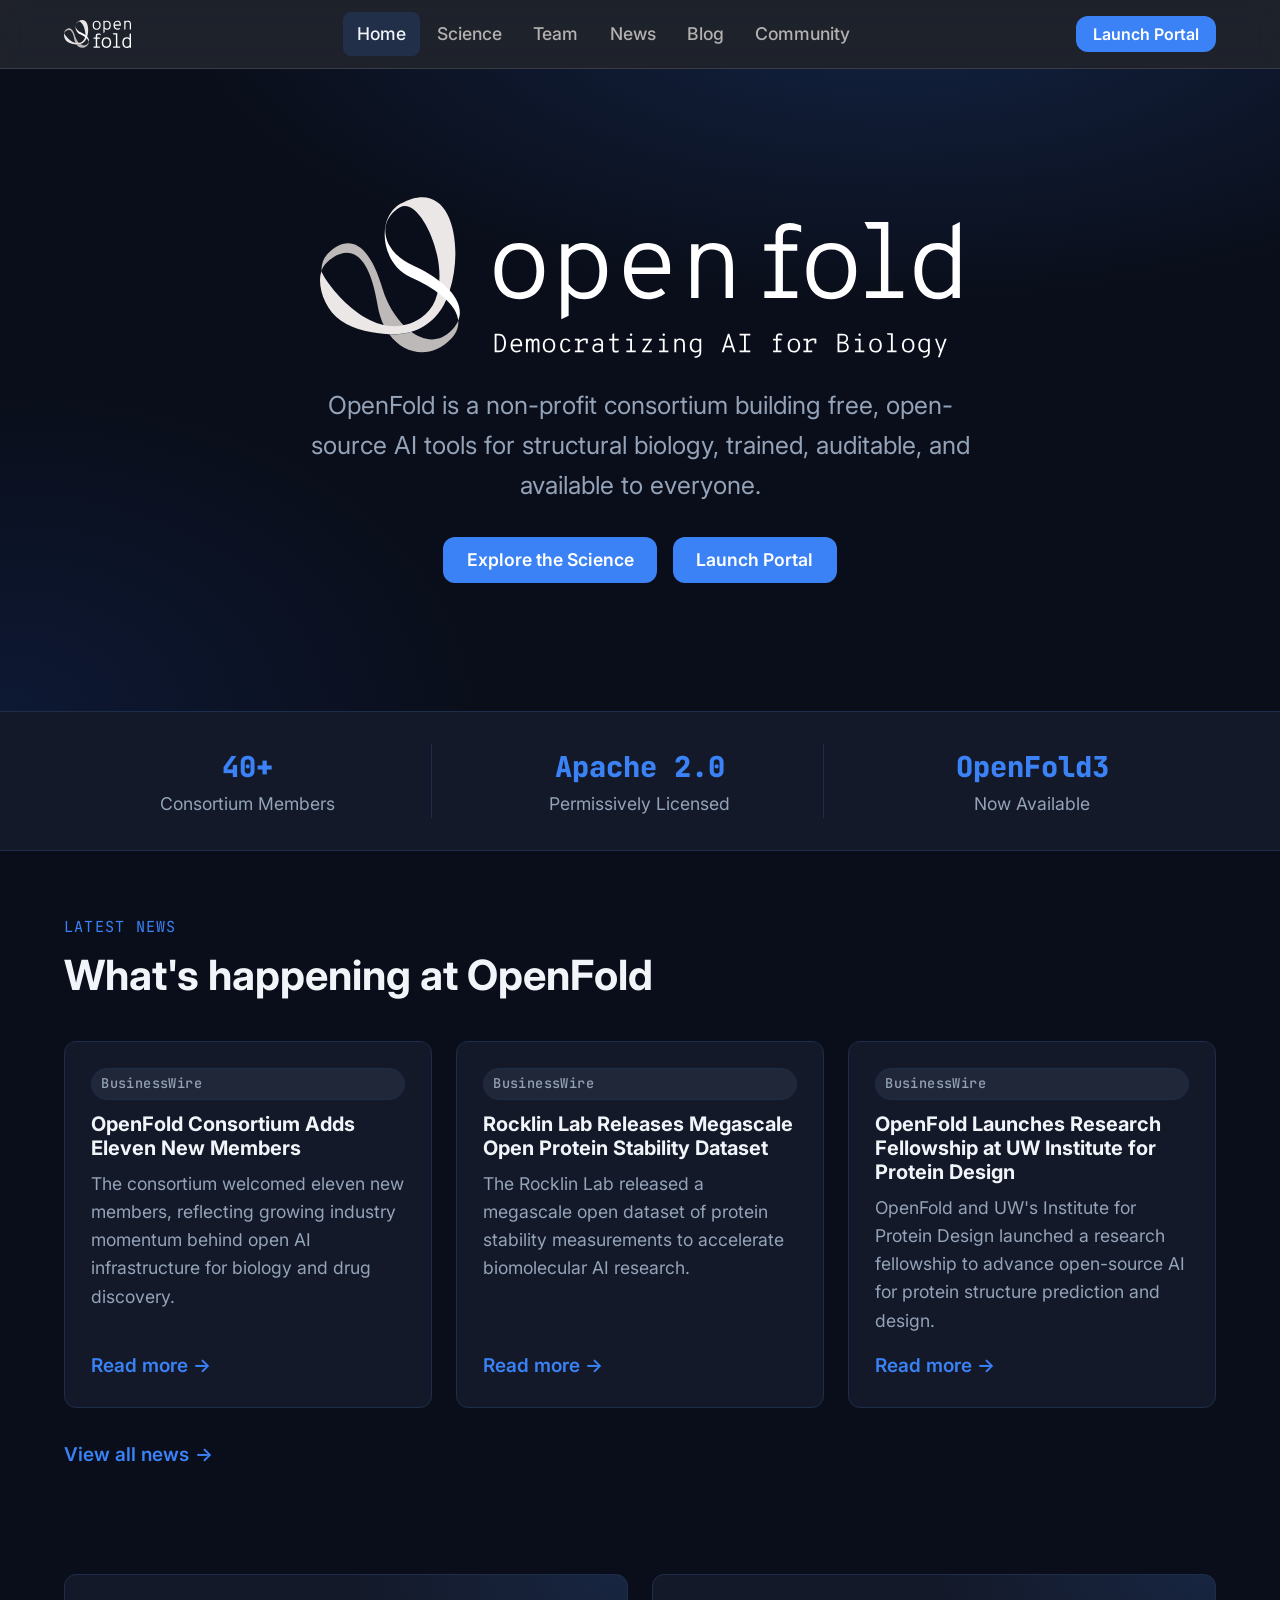
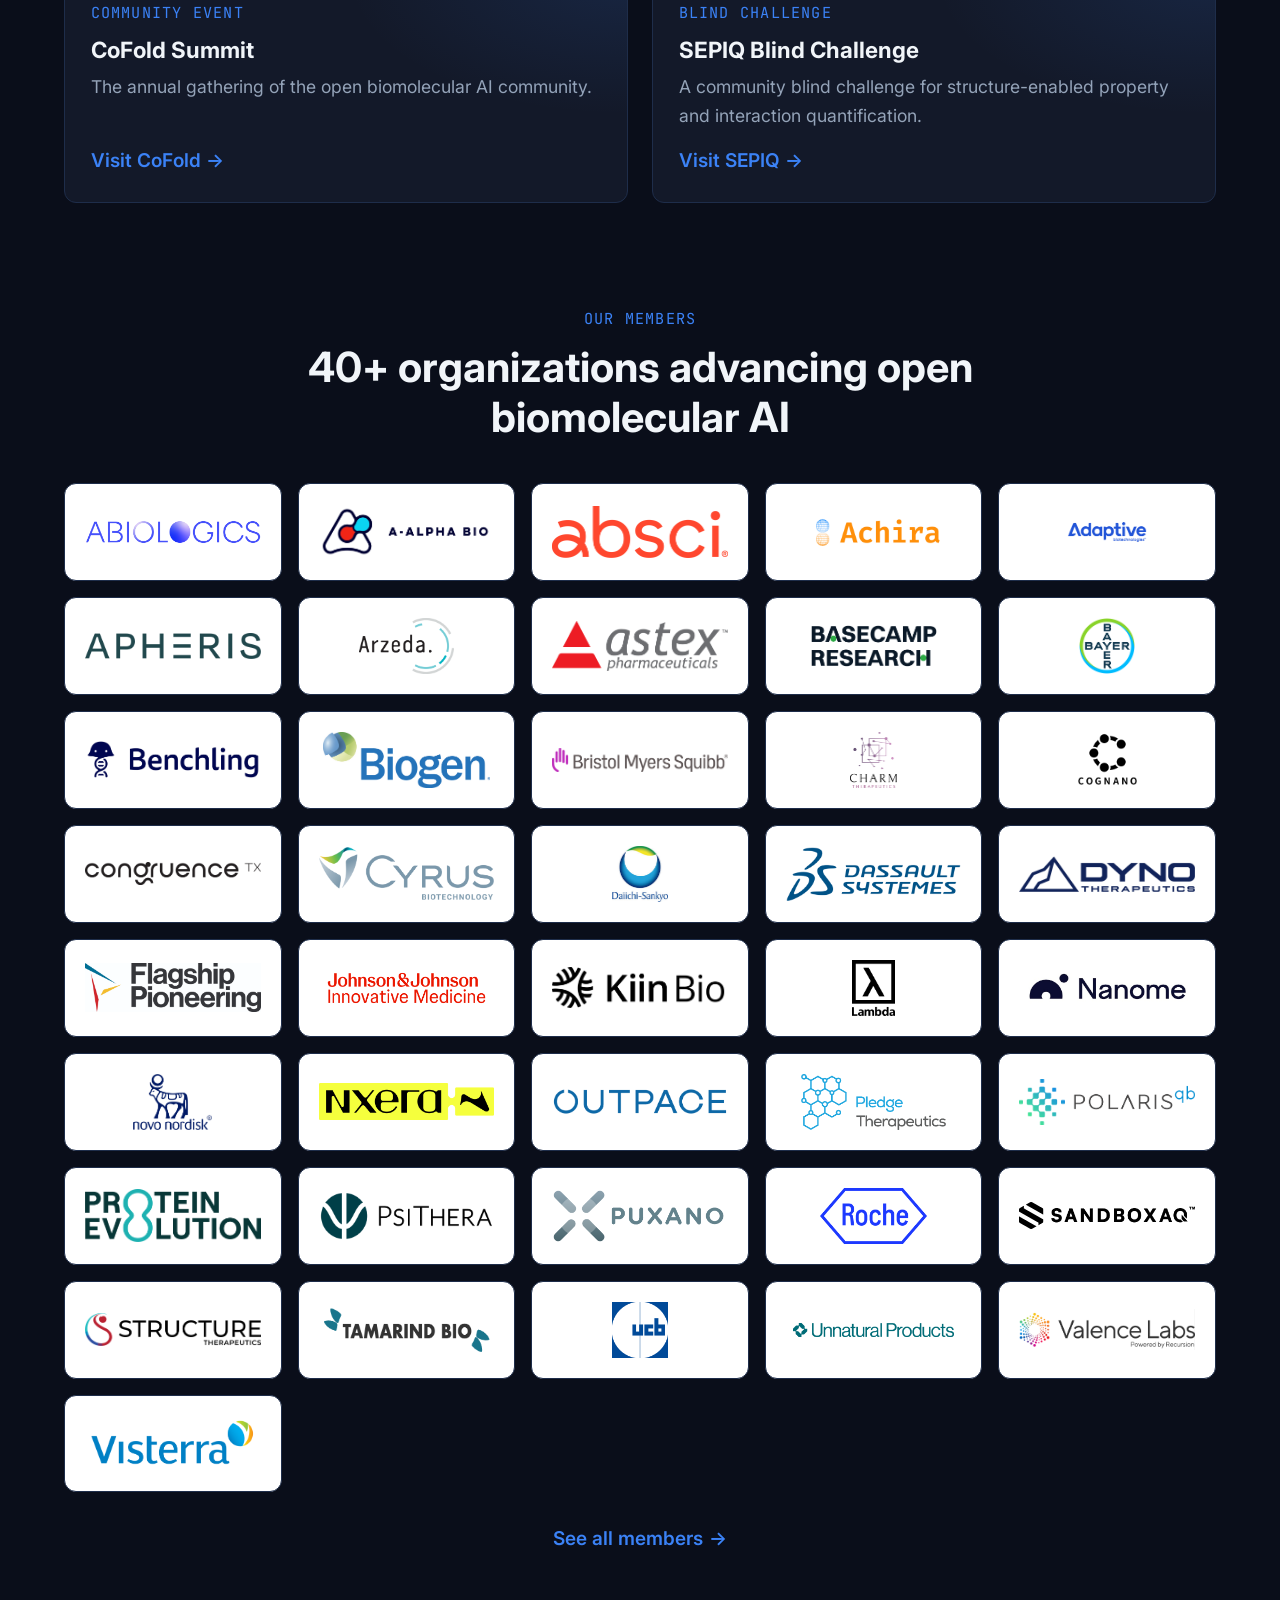
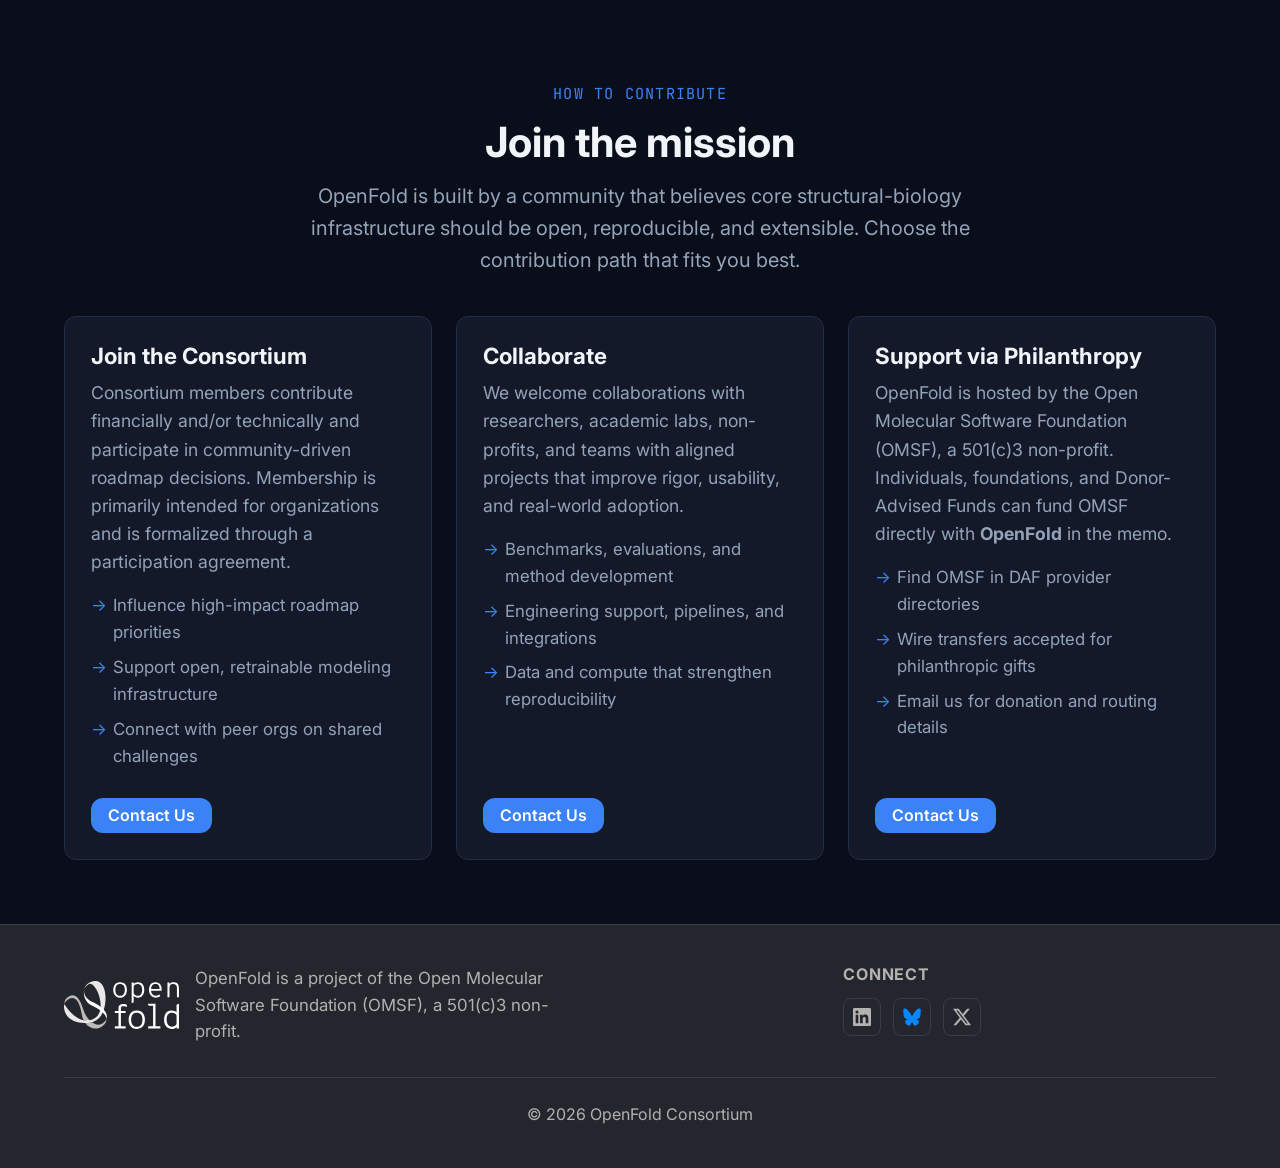
==== commit aa962799: "Add quarterly newsletter section; remove Ghost integration Newsletter: - Add a "Newsletters" section" ====
--- a/index.html
+++ b/index.html
@@ -1,2046 +1,242 @@
-<!-- Add your content of head and header -->
 <!DOCTYPE html>
 <html lang="en">
-
 <head>
-    <meta charset="UTF-8">
-    <meta content="IE=edge" http-equiv="X-UA-Compatible">
-    <meta content="width=device-width,initial-scale=1" name="viewport">
-    <meta content="description" name="description">
-    <meta name="google" content="notranslate">
-    <meta
-            content="" name="author">
-    <!-- Disable tap highlight on IE -->
-    <meta name="msapplication-tap-highlight" content="no">
-    <title>OpenFold Consortium</title>
-    <!-- <link href="./main.css" rel="stylesheet"></head> -->
-    <link href="https://cdn.jsdelivr.net/npm/bootstrap@5.1.3/dist/css/bootstrap.min.css" rel="stylesheet"
-          integrity="sha384-1BmE4kWBq78iYhFldvKuhfTAU6auU8tT94WrHftjDbrCEXSU1oBoqyl2QvZ6jIW3" crossorigin="anonymous">
-    <link href="./custom.css" rel="stylesheet">
-
-    <style>
-        .sponsor-logo-img {
-            max-width: 100px;
-            max-height: 100px;
-        }
-    </style>
+  <meta charset="UTF-8">
+  <meta name="viewport" content="width=device-width, initial-scale=1.0">
+  <title>OpenFold: Open AI Infrastructure for Biology and Drug Discovery</title>
+  <meta name="description" content="OpenFold is a non-profit consortium building free, open-source AI tools for structural biology and drug discovery, trained, auditable, and available to everyone.">
+  <link rel="stylesheet" href="styles/main.css">
+  <link rel="stylesheet" href="styles/nav.css">
 </head>
-
-<head>
-    <meta charset="UTF-8">
-    <meta name="viewport" content="width=device-width, initial-scale=1.0">
-    <style>
-        .profiles-container {
-            display: flex;
-            justify-content: center; /* Center the profiles horizontally */
-            gap: 20px; /* Add space between the profiles */
-        }
-
-        .profile-container {
-            text-align: center; /* Center the content */
-        }
-
-        .circular-image img {
-            border-radius: 50%;
-            width: 200px; /* Adjust the size as needed */
-            height: 200px; /* Adjust the size as needed */
-        }
-
-        .name {
-            margin-top: 10px; /* Add space between the image and the name */
-            font-size: 16px; /* Adjust the font size as needed */
-        }
-    </style>
-</head>
-
 <body>
-<nav class="navbar navbar-expand-lg navbar-black bg-black text-white sticky-top">
-    <div class="container-fluid">
-        <div class="collapse navbar-collapse" id="navbarNav">
-            <ul class="navbar-nav ms-auto">
-                <li class="nav-item">
-                    <a class="nav-link text-light" href="#features">Features</a>
-                </li>
-                <li class="nav-item">
-                    <a class="nav-link text-light" href="#whatis">About</a>
-                </li>
-                <li class="nav-item">
-                    <a class="nav-link text-light" href="#qrcode">Contribute</a>
-                </li>
-                <li class="nav-item">
-                    <a class="nav-link text-light" href="#news">News</a>
-                </li>
-                <li class="nav-item">
-                    <a class="nav-link text-light" href="#teamarea">Our Team</a>
-                </li>
-                <li class="nav-item">
-                    <a class="nav-link text-light" href="#projectarea">Projects</a>
-                </li>
-                <li class="nav-item">
-                    <a class="nav-link text-light" href="#membersarea">Members</a>
-                </li>
-                <li class="nav-item">
-                    <a class="nav-link text-light" href="#faq">FAQ</a>
-                </li>
-                <li class="nav-item">
-                    <a class="nav-link text-light" href="#foundersarea">Founders</a>
-                </li>
-            </ul>
+
+<!-- ===================== NAV ===================== -->
+<nav class="site-nav">
+  <div class="site-nav__inner">
+    <a class="site-nav__brand" href="index.html" aria-label="OpenFold home">
+      <img src="assets/openFold-logo/white/svg/OpenFold-white.svg" alt="OpenFold">
+    </a>
+    <button class="site-nav__toggle" type="button" aria-label="Toggle navigation" aria-expanded="false" aria-controls="primary-menu">
+      <span></span><span></span><span></span>
+    </button>
+    <div class="site-nav__menu" id="primary-menu">
+      <ul class="site-nav__links">
+        <li><a href="index.html" class="is-active" aria-current="page">Home</a></li>
+        <li><a href="science.html">Science</a></li>
+        <li><a href="team.html">Team</a></li>
+        <li><a href="news.html">News</a></li>
+        <li><a href="blog.html">Blog</a></li>
+        <li><a href="community.html">Community</a></li>
+      </ul>
+      <div class="site-nav__right">
+        <a class="btn btn--primary btn--sm" href="https://portal.openfold.omsf.io/" target="_blank" rel="noopener noreferrer">Launch Portal</a>
+      </div>
+    </div>
+  </div>
+</nav>
+
+<main>
+  <!-- ===================== HERO ===================== -->
+  <header class="hero">
+    <div class="container hero__inner">
+      <img class="hero__logo" src="assets/openFold-logo/white/svg/OpenFold+tagline-white.svg" alt="OpenFold: Democratizing AI for Biology">
+      <p class="hero__sub">OpenFold is a non-profit consortium building free, open-source AI tools for structural biology, trained, auditable, and available to everyone.</p>
+      <div class="hero__cta">
+        <a class="btn btn--primary" href="science.html">Explore the Science</a>
+        <a class="btn btn--primary" href="https://portal.openfold.omsf.io/" target="_blank" rel="noopener noreferrer">Launch Portal</a>
+      </div>
+    </div>
+  </header>
+
+  <!-- ===================== IMPACT BAR ===================== -->
+  <section class="impact">
+    <div class="container impact__inner">
+      <div class="impact__item">
+        <div class="impact__stat">40+</div>
+        <div class="impact__label">Consortium Members</div>
+      </div>
+      <div class="impact__item">
+        <div class="impact__stat">Apache 2.0</div>
+        <div class="impact__label">Permissively Licensed</div>
+      </div>
+      <div class="impact__item">
+        <div class="impact__stat">OpenFold3</div>
+        <div class="impact__label">Now Available</div>
+      </div>
+    </div>
+  </section>
+
+  <!-- ===================== NEWS STRIP ===================== -->
+  <section class="section">
+    <div class="container">
+      <div class="section__head">
+        <span class="eyebrow">Latest News</span>
+        <h2>What's happening at OpenFold</h2>
+      </div>
+      <div class="grid grid--3">
+        <article class="card card--hover news-card">
+          <span class="badge badge--muted news-card__source">BusinessWire</span>
+          <h3>OpenFold Consortium Adds Eleven New Members</h3>
+          <p>The consortium welcomed eleven new members, reflecting growing industry momentum behind open AI infrastructure for biology and drug discovery.</p>
+          <div class="card__footer">
+            <a class="link-arrow" href="https://www.businesswire.com/news/home/20260609986184/en/OpenFold-Consortium-Adds-Eleven-New-Members-as-Momentum-Builds-for-Open-AI-Infrastructure-in-Biology-and-Drug-Discovery" target="_blank" rel="noopener noreferrer">Read more</a>
+          </div>
+        </article>
+        <article class="card card--hover news-card">
+          <span class="badge badge--muted news-card__source">BusinessWire</span>
+          <h3>Rocklin Lab Releases Megascale Open Protein Stability Dataset</h3>
+          <p>The Rocklin Lab released a megascale open dataset of protein stability measurements to accelerate biomolecular AI research.</p>
+          <div class="card__footer">
+            <a class="link-arrow" href="https://www.businesswire.com/news/home/20260526185604/en/Rocklin-Lab-Releases-Megascale-Open-Protein-Stability-Dataset-to-Advance-Biomolecular-AI" target="_blank" rel="noopener noreferrer">Read more</a>
+          </div>
+        </article>
+        <article class="card card--hover news-card">
+          <span class="badge badge--muted news-card__source">BusinessWire</span>
+          <h3>OpenFold Launches Research Fellowship at UW Institute for Protein Design</h3>
+          <p>OpenFold and UW's Institute for Protein Design launched a research fellowship to advance open-source AI for protein structure prediction and design.</p>
+          <div class="card__footer">
+            <a class="link-arrow" href="https://www.businesswire.com/news/home/20260318671177/en/Open-Molecular-Software-Foundations-OpenFold-Consortium-Launches-Research-Fellowship-at-the-University-of-Washingtons-Institute-for-Protein-Design" target="_blank" rel="noopener noreferrer">Read more</a>
+          </div>
+        </article>
+      </div>
+      <div class="mt-2">
+        <a class="link-arrow" href="news.html">View all news</a>
+      </div>
+    </div>
+  </section>
+
+  <!-- ===================== SPOTLIGHT ===================== -->
+  <section class="section--tight">
+    <div class="container">
+      <div class="grid grid--2">
+        <article class="card card--hover spotlight-card">
+          <span class="eyebrow">Community Event</span>
+          <h3>CoFold Summit</h3>
+          <p>The annual gathering of the open biomolecular AI community.</p>
+          <div class="card__footer">
+            <a class="link-arrow" href="https://www.cofold.org/" target="_blank" rel="noopener noreferrer">Visit CoFold</a>
+          </div>
+        </article>
+        <article class="card card--hover spotlight-card">
+          <span class="eyebrow">Blind Challenge</span>
+          <h3>SEPIQ Blind Challenge</h3>
+          <p>A community blind challenge for structure-enabled property and interaction quantification.</p>
+          <div class="card__footer">
+            <a class="link-arrow" href="https://sepiq.uk/" target="_blank" rel="noopener noreferrer">Visit SEPIQ</a>
+          </div>
+        </article>
+      </div>
+    </div>
+  </section>
+
+  <!-- ===================== MEMBERS STRIP ===================== -->
+  <section class="section">
+    <div class="container">
+      <div class="section__head section__head--center">
+        <span class="eyebrow">Our Members</span>
+        <h2>40+ organizations advancing open biomolecular AI</h2>
+      </div>
+      <div class="logo-grid" id="member-logos">
+        <!-- Populated below; see community.html for the full, larger grid -->
+      </div>
+      <div class="mt-2 center">
+        <a class="link-arrow" href="community.html">See all members</a>
+      </div>
+    </div>
+  </section>
+
+  <!-- ===================== CONTRIBUTE CTA ===================== -->
+  <section class="section">
+    <div class="container">
+      <div class="section__head section__head--center">
+        <span class="eyebrow">How to Contribute</span>
+        <h2>Join the mission</h2>
+        <p class="section__lead">OpenFold is built by a community that believes core structural-biology infrastructure should be open, reproducible, and extensible. Choose the contribution path that fits you best.</p>
+      </div>
+      <div class="grid grid--3">
+        <article class="card contribute-card">
+          <h3>Join the Consortium</h3>
+          <p>Consortium members contribute financially and/or technically and participate in community-driven roadmap decisions. Membership is primarily intended for organizations and is formalized through a participation agreement.</p>
+          <ul>
+            <li>Influence high-impact roadmap priorities</li>
+            <li>Support open, retrainable modeling infrastructure</li>
+            <li>Connect with peer orgs on shared challenges</li>
+          </ul>
+          <div class="card__footer">
+            <button class="btn btn--primary btn--sm" type="button" data-contact>Contact Us</button>
+          </div>
+        </article>
+        <article class="card contribute-card">
+          <h3>Collaborate</h3>
+          <p>We welcome collaborations with researchers, academic labs, non-profits, and teams with aligned projects that improve rigor, usability, and real-world adoption.</p>
+          <ul>
+            <li>Benchmarks, evaluations, and method development</li>
+            <li>Engineering support, pipelines, and integrations</li>
+            <li>Data and compute that strengthen reproducibility</li>
+          </ul>
+          <div class="card__footer">
+            <button class="btn btn--primary btn--sm" type="button" data-contact>Contact Us</button>
+          </div>
+        </article>
+        <article class="card contribute-card">
+          <h3>Support via Philanthropy</h3>
+          <p>OpenFold is hosted by the Open Molecular Software Foundation (OMSF), a 501(c)3 non-profit. Individuals, foundations, and Donor-Advised Funds can fund OMSF directly with <strong>OpenFold</strong> in the memo.</p>
+          <ul>
+            <li>Find OMSF in DAF provider directories</li>
+            <li>Wire transfers accepted for philanthropic gifts</li>
+            <li>Email us for donation and routing details</li>
+          </ul>
+          <div class="card__footer">
+            <button class="btn btn--primary btn--sm" type="button" data-contact>Contact Us</button>
+          </div>
+        </article>
+      </div>
+    </div>
+  </section>
+</main>
+
+<!-- ===================== FOOTER ===================== -->
+<footer class="site-footer">
+  <div class="container">
+    <div class="site-footer__grid">
+      <div>
+        <img class="site-footer__logo" src="assets/openFold-logo/white/svg/OpenFold-white.svg" alt="OpenFold">        <p>OpenFold is a project of the Open Molecular Software Foundation (OMSF), a 501(c)3 non-profit.</p>
+      </div>
+      <div>
+        <h4>Connect</h4>
+        <div class="footer-social">
+          <a href="https://www.linkedin.com/company/openfold" target="_blank" rel="noopener noreferrer" aria-label="LinkedIn">
+            <svg viewBox="0 0 24 24" aria-hidden="true"><path d="M20.45 20.45h-3.56v-5.57c0-1.33-.02-3.04-1.85-3.04-1.85 0-2.13 1.45-2.13 2.94v5.67H9.35V9h3.42v1.56h.05c.48-.9 1.64-1.85 3.37-1.85 3.6 0 4.27 2.37 4.27 5.46v6.28zM5.34 7.43a2.06 2.06 0 1 1 0-4.13 2.06 2.06 0 0 1 0 4.13zM7.12 20.45H3.55V9h3.57v11.45zM22.22 0H1.77C.79 0 0 .77 0 1.73v20.54C0 23.23.79 24 1.77 24h20.45c.98 0 1.78-.77 1.78-1.73V1.73C24 .77 23.2 0 22.22 0z"/></svg>
+          </a>
+          <a href="https://bsky.app/profile/openfold.io" target="_blank" rel="noopener noreferrer" aria-label="Bluesky">
+            <img src="assets/images/Bluesky.png" alt="" width="18" height="18">
+          </a>
+          <a href="https://twitter.com/open_fold" target="_blank" rel="noopener noreferrer" aria-label="Twitter / X">
+            <svg viewBox="0 0 24 24" aria-hidden="true"><path d="M18.9 1.15h3.68l-8.04 9.19L24 22.85h-7.41l-5.8-7.58-6.64 7.58H.46l8.6-9.83L0 1.15h7.6l5.24 6.93 6.06-6.93zm-1.29 19.5h2.04L6.49 3.24H4.3L17.61 20.65z"/></svg>
+          </a>
         </div>
-    </div>
-</nav>
-<div class="hero d-flex justify-content-center align-items-center text-white text-center py-5">
-    <div class="container">
-        <div class="row">
-            <div class="col-12">
-            </div>
-        </div>
-    </div>
+      </div>
+    </div>
+    <div class="site-footer__bottom">© 2026 OpenFold Consortium</div>
+  </div>
+</footer>
+
+<!-- ===================== CONTACT MODAL ===================== -->
+<div class="contact-modal" id="contactModal" hidden>
+  <div class="contact-modal__overlay" data-contact-close></div>
+  <div class="contact-modal__dialog" role="dialog" aria-modal="true" aria-labelledby="contactModalTitle">
+    <button class="contact-modal__close" type="button" aria-label="Close" data-contact-close>&times;</button>
+    <h3 id="contactModalTitle">Get in touch</h3>
+    <p>Reach the OpenFold team at the address below.</p>
+    <div class="contact-modal__email">
+      <span class="contact-modal__address mono">info@openfold.io</span>
+      <button class="btn btn--primary btn--sm" type="button" id="contactCopyBtn">Copy</button>
+    </div>
+  </div>
 </div>
-<div class="d-none timeline py-5">
-    <div class="container">
-        <div class="row">
-            <div class="col-12 col-lg-12">
-                <h1 class="text-center">Timeline</h1>
-            </div>
-        </div>
-        <div class="row ">
-            <div class="offset-md-2 col-md-8 col-sm-12">
-                <ul class="rb">
-                    <li class="rb-item">
-                        <div class="timestamp">1 Month</div>
-                        <div class="item-title">Lorem ipsum dolor sit amet, consectetur adipiscing elit.</div>
-                    </li>
-                    <li class="rb-item">
-                        <div class="timestamp">3 Months</div>
-                        <div class="item-title">Lorem ipsum dolor sit amet, consectetur adipiscing elit.</div>
-                    </li>
-                    <li class="rb-item">
-                        <div class="timestamp">6 Months</div>
-                        <div class="item-title">Lorem ipsum dolor sit amet, consectetur adipiscing elit.</div>
-                    </li>
-                </ul>
-            </div>
-        </div>
-    </div>
-</div>
-<div id="features" class="features py-5 bg-light">
-    <div class="container">
-        <div class="row pb-3 mb-3 pb-sm-1 mb-sm-1">
-            <div class="col-sm-12 col-lg-12">
-                <hr style="height:10px;border:none;color:#2f9ddb;">
-                <h2 class="display-5 text-center">Why OpenFold?</h2>
-            </div>
-        </div>
-        <div class="row text-black text-center">
-            <div class="col-sm-12 col-md-6 col-lg-4 py-3">
-                <div><i class="fab fa-osi fa-3x"></i></div>
-                <h3 class="pt-4 pb-2">Open Source</h3>
-                <p>An open-source project that can be used and improved by academics and companies alike.</p>
-            </div>
-            <div class="col-sm-12 col-md-6 col-lg-4 py-3">
-                <div><i class="fas fa-project-diagram fa-3x"></i></div>
-                <h3 class="pt-4 pb-2">Weights Available</h3>
-                <p>Utilize the existing pre-trained weights to get quickly get started fine-tuning your model.</p>
-            </div>
-            <div class="col-sm-12 col-md-6 col-lg-4 py-3">
-                <div><i class="fab fa-creative-commons fa-3x"></i></div>
-                <h3 class="pt-4 pb-2">Permissive License</h3>
-                <p>A permissively licensed model that allows commercial and non-commercial use.</p>
-            </div>
-            <div class="col-sm-12 col-md-6 col-lg-4 py-3">
-                <div><i class="fa fa-code fa-3x"></i></div>
-                <h3 class="pt-4 pb-2">Training Pipeline</h3>
-                <p>Provides the tools used to train the model under the same license.</p>
-            </div>
-            <div class="col-sm-12 col-md-6 col-lg-4 py-3">
-                <div><i class="fas fa-meteor fa-3x"></i></div>
-                <h3 class="pt-4 pb-2">Optimized for Performance</h3>
-                <p>Optimized performance for use on state-of-the-art and widely available GPUs.</p>
-            </div>
-            <div class="col-sm-12 col-md-6 col-lg-4 py-3">
-                <div><i class="fab fa-python fa-3x"></i></div>
-                <h3 class="pt-4 pb-2">PyTorch-Based</h3>
-                <p>A supercomputer scale, distributed training, PyTorch-based training framework</p>
-            </div>
-        </div>
-    </div>
-</div>
-<div id="whatis" class="whatis py-5">
-    <div class="container-fluid">
-        <div class="row">
-            <div class="d-none d-lg-block col-lg-6 section-background py-5 px-5"></div>
-            <div class="col-md-12 col-lg-6 py-5 px-5">
-                <div class="row">
-                    <div class="col-12">
-                        <h1>What is OpenFold?</h1>
-                    </div>
-                </div>
-                <div class="row pt-3">
-                    <div class="col-12">
-                        <h3>Mission Statement</h3>
-                        <p>OpenFold is a non-profit AI research and development consortium developing free and
-                            open-source software tools for biology and drug discovery. Our mission is to bring the most
-                            powerful software ever created -- AI systems with the ability to engineer the molecules of
-                            life -- to everyone. These tools can be used by academics, biotech and pharmaceutical
-                            companies, or students learning to create the medicines of tomorrow, to accelerate basic
-                            biological research, and bring new cures to market that would be impossible to discover
-                            without AI. </p>
-                        <h3>Structure Prediction</h3>
-                        <p>In biology, structure and function are inextricably linked. Understanding the mechanisms of
-                            biological systems, their engineering, and how to affect them therefore implies a need to
-                            know and understand their structure. The consortium is creating state-of-the-art AI-based
-                            protein modeling tools that can predict molecular structures with atomic accuracy, making
-                            this level of precision accessible in open source for both research and commercial
-                            applications for the first time. Researchers around the world will be able to use, improve,
-                            and contribute to this "predictive molecular microscope.”</p>
-                        <h3>Goals</h3>
-                        <p>This work aims to:</p>
-                        <ul>
-                            <li>Develop a permissively licensed model competitive with the performance of
-                                state-of-the-art models.
-                            </li>
-                            <li>Provide the entire training & inference stack and training datasets under the same
-                                permissive license
-                            </li>
-                            <li>Optimize the performance of this model for use on state-of-the-art and widely available
-                                GPUs.
-                            </li>
-                        </ul>
-                    </div>
-                </div>
-            </div>
-        </div>
-    </div>
-</div>
-<div id="qrcode" class="qrcode py-5 bg-light">
-    <div class="container">
-        <div class="row pb-5">
-            <div class="col-12">
-                <h1 class="text-center">How to Contribute</h1>
-                <p class="text-center text-muted mb-0">
-                    OpenFold is built by a community that believes core structural-biology infrastructure should be
-                    open,
-                    reproducible, and extensible. Choose the contribution path that fits you best.
-                </p>
-            </div>
-        </div>
-
-        <div class="row gx-4 gx-lg-5 d-flex justify-content-center">
-            <!-- Join -->
-            <div class="col-md-4 mb-5">
-                <h4>Join the Consortium</h4>
-                <p class="text-muted mb-2">
-                    <strong>Best for:</strong> organizations that want to help set priorities and sustain OpenFold.
-                </p>
-                <p class="pb-xs-1 pb-lg-3">
-                    Consortium members contribute financially and/or technically and participate in community-driven
-                    roadmap decisions.
-                </p>
-
-                <ul class="mb-4">
-                    <li>Influence high-impact roadmap priorities</li>
-                    <li>Support open, retrainable modeling infrastructure</li>
-                    <li>Connect with peer orgs working on shared challenges</li>
-                </ul>
-
-                <p class="text-muted mt-3 mb-0">
-                    Membership is primarily intended for organizations and is formalized through a participation
-                    agreement.
-                </p>
-            </div>
-
-            <!-- Collaborate -->
-            <div class="col-md-4 mb-5">
-                <h4>Collaborate</h4>
-                <p class="text-muted mb-2">
-                    <strong>Best for:</strong> researchers, academic labs, non-profits, and teams with aligned projects.
-                </p>
-                <p class="pb-xs-1 pb-lg-3">
-                    We welcome collaborations that improve rigor, usability, and real-world adoption.
-                </p>
-
-                <ul class="mb-3">
-                    <li>Benchmarks, evaluations, and method development</li>
-                    <li>Engineering support (pipelines, tooling, integrations)</li>
-                    <li>Data and test cases that strengthen reproducibility and coverage</li>
-                    <li>Compute resources for training and benchmarking</li>
-                </ul>
-            </div>
-
-            <!-- Philanthropy -->
-            <div class="col-md-4 mb-5">
-                <h4>Philanthropy</h4>
-                <p class="text-muted mb-2">
-                    <strong>Best for:</strong> individuals, foundations, and Donor-Advised Funds (DAFs) supporting open
-                    science.
-                </p>
-                <p class="pb-xs-1 pb-lg-3">
-                    OpenFold is hosted by the Open Molecular Software Foundation (OMSF), a 501(c)3 non-profit. If you’re
-                    giving through a Donor-Advised
-                    Fund (DAF) or another philanthropic vehicle, you can fund OMSF directly with
-                    <strong>OpenFold</strong> in the memo.
-                </p>
-
-                <ul class="mb-4">
-                    <li>DAFs can find “Open Molecular Software Foundation (OMSF)” in provider directories</li>
-                    <li>We can accept wire transfers for philanthropic gifts</li>
-                    <li>Email us for donation instructions and routing details</li>
-                </ul>
-            </div>
-        </div>
-
-        <div class="row gx-4 gx-lg-5 d-flex justify-content-center pb-4">
-            <div class="col-12 text-center">
-                <button type="button" class="btn text-white fold-button" id="contactOpenFoldBtn">
-                    Contact OpenFold
-                </button>
-            </div>
-        </div>
-
-        <!-- Code -->
-        <div class="row gx-4 gx-lg-5 d-flex justify-content-center">
-            <div class="col-12 col-lg-10 mb-5">
-                <h4 class="text-center">Contribute through Code</h4>
-                <p class="text-center text-muted mb-4">
-                    OpenFold is open source, so anyone can improve it. The fastest way to contribute is through GitHub
-                    issues and pull requests.
-                </p>
-
-                <div class="d-flex justify-content-center">
-                    <ul class="mb-4 d-inline-block text-start">
-                        <li>Open an issue with clear reproduction steps and logs</li>
-                        <li>Submit PRs with tests and a concise description of changes</li>
-                        <li>Improve docs and examples so more researchers can adopt the tooling</li>
-                    </ul>
-                </div>
-
-                <div class="d-flex flex-wrap justify-content-center gap-2">
-                    <a class="btn text-white fold-button" href="https://github.com/aqlaboratory/openfold">
-                        Visit OpenFold GitHub
-                    </a>
-                    <a class="btn text-white fold-button" href="https://github.com/aqlaboratory/openfold-3">
-                        Visit OpenFold3 GitHub
-                    </a>
-                </div>
-            </div>
-        </div>
-
-        <!-- Toast (bottom-left email reveal) -->
-        <style>
-            .of-email-toast {
-                position: fixed;
-                left: 1rem;
-                bottom: 1rem;
-                z-index: 9999;
-                padding: .75rem 1rem;
-                border-radius: .75rem;
-                background: rgba(0, 0, 0, .85);
-                color: #fff;
-                box-shadow: 0 .75rem 1.5rem rgba(0, 0, 0, .25);
-                opacity: 0;
-                transform: translateY(8px);
-                transition: opacity .2s ease, transform .2s ease;
-                pointer-events: none;
-                max-width: calc(100vw - 2rem);
-            }
-
-            .of-email-toast.show {
-                opacity: 1;
-                transform: translateY(0);
-            }
-
-            .of-email-toast .email {
-                font-family: ui-monospace, SFMono-Regular, Menlo, Monaco, Consolas, "Liberation Mono", "Courier New", monospace;
-            }
-        </style>
-
-        <script>
-            (function () {
-                const email = "info@openfold.io";
-
-                function showEmailToast() {
-                    let t = document.getElementById("ofEmailToast");
-                    if (!t) {
-                        t = document.createElement("div");
-                        t.id = "ofEmailToast";
-                        t.className = "of-email-toast";
-                        t.innerHTML = 'Email: <span class="email">' + email + '</span>';
-                        document.body.appendChild(t);
-                    }
-                    t.classList.add("show");
-                    clearTimeout(window.__ofEmailToastTimer);
-                    window.__ofEmailToastTimer = setTimeout(() => t.classList.remove("show"), 2500);
-                }
-
-                const btn = document.getElementById("contactOpenFoldBtn");
-                if (btn) {
-                    btn.addEventListener("click", function () {
-                        showEmailToast();
-                    });
-                }
-            })();
-        </script>
-
-    </div>
-</div>
-<div id="news" class="news py-5">
-    <div class="container px-4 px-lg-5">
-        <!-- Content Row-->
-        <div class="row">
-            <div class="col-12">
-                <h1 class="text-center">News</h1>
-            </div>
-        </div>
-        <div class="row gx-4 gx-lg-5 d-flex justify-content-center pt-5">
-            <div class="col-md-4 mb-5">
-                <div class="card h-100">
-                    <div class="card-body">
-                        <h2 class="card-title">OpenFold Community Update</h2>
-                        <p class="card-text">Our latest community newsletter, a roundup of consortium progress, model
-                            releases, and what's ahead for open AI infrastructure in biology. Read it right here on the
-                            site.</p>
-                    </div>
-                    <div class="card-footer"><a class="btn text-white fold-button" href="assets/newsletters/OpenFold_Community_Update.pdf"
-                                                data-newsletter>Read more</a></div>
-                </div>
-            </div>
-            <div class="col-md-4 mb-5">
-                <div class="card h-100">
-                    <div class="card-body">
-                        <h2 class="card-title">OpenFold Consortium Adds Eleven New Members as Momentum Builds for Open
-                            AI Infrastructure in Biology and Drug Discovery</h2>
-                        <p class="card-text">The OpenFold Consortium has welcomed eleven new members, reflecting growing
-                            industry momentum behind open AI infrastructure for biology and drug discovery. The expanded
-                            membership underscores broad support for OpenFold's mission to develop and maintain
-                            open-source AI tools that accelerate structural biology and therapeutic research
-                            worldwide.</p>
-                    </div>
-                    <div class="card-footer"><a class="btn text-white fold-button"
-                                                href="https://www.businesswire.com/news/home/20260609986184/en/OpenFold-Consortium-Adds-Eleven-New-Members-as-Momentum-Builds-for-Open-AI-Infrastructure-in-Biology-and-Drug-Discovery">Read
-                        more</a></div>
-                </div>
-            </div>
-            <div class="col-md-4 mb-5">
-                <div class="card h-100">
-                    <div class="card-body">
-                        <h2 class="card-title">Rocklin Lab Releases Megascale Open Protein Stability Dataset to Advance
-                            Biomolecular AI</h2>
-                        <p class="card-text">The Rocklin Lab has released a megascale open dataset of protein stability
-                            measurements to accelerate biomolecular AI research. The large-scale, publicly available
-                            resource is designed to support training and benchmarking of AI models for protein stability
-                            prediction and design.</p>
-                    </div>
-                    <div class="card-footer"><a class="btn text-white fold-button"
-                                                href="https://www.businesswire.com/news/home/20260526185604/en/Rocklin-Lab-Releases-Megascale-Open-Protein-Stability-Dataset-to-Advance-Biomolecular-AI">Read
-                        more</a></div>
-                </div>
-            </div>
-            <div class="col-md-4 mb-5">
-                <div class="card h-100">
-                    <div class="card-body">
-                        <h2 class="card-title">Open Molecular Software Foundation’s OpenFold Consortium Launches
-                            Research Fellowship at the University of Washington’s Institute for Protein Design</h2>
-                        <p class="card-text">OpenFold and the University of Washington’s Institute for Protein Design
-                            led by Nobel Laureate David Baker, Ph. D., have launched a new research fellowship to
-                            advance open-source AI for protein structure prediction and design. The fellowship will
-                            support graduate students and postdoctoral scholars in the Baker Lab working on
-                            next-generation models for antibody-antigen design and structure prediction. OpenFold
-                            engineers will help package, document, and maintain the resulting software so it can be
-                            widely used and sustained over time. All models and code developed through the collaboration
-                            will be released under permissive licenses to support researchers and companies
-                            worldwide.</p>
-                    </div>
-                    <div class="card-footer"><a class="btn text-white fold-button"
-                                                href="https://www.businesswire.com/news/home/20260318671177/en/Open-Molecular-Software-Foundations-OpenFold-Consortium-Launches-Research-Fellowship-at-the-University-of-Washingtons-Institute-for-Protein-Design">Read
-                        more</a></div>
-                </div>
-            </div>
-            <div class="col-md-4 mb-5">
-                <div class="card h-100">
-                    <div class="card-body">
-                        <h2 class="card-title">OpenFold Consortium Announces Major OpenFold3 Update and Public Release
-                            of Training Data for Reproducible Biomolecular AI</h2>
-                        <p class="card-text">OpenFold Consortium has announced a major OpenFold3 update and the public
-                            release of training data to support reproducible biomolecular AI. OpenFold3 is an
-                            open-source cofolding system that predicts the 3D structures of biomolecular complexes from
-                            sequence and molecular inputs, including proteins interacting with small molecules and
-                            nucleic acids. This release includes training datasets, model weights, training and
-                            inference code, evaluation scripts, and updated benchmarks, enabling independent
-                            reproduction, benchmarking, retraining, and extension of the system. Together with the
-                            OpenFold portal, onboarding resources, and public technical support channel, these updates
-                            expand community access to open, auditable, and extensible AI infrastructure for biology and
-                            drug discovery.</p>
-                    </div>
-                    <div class="card-footer"><a class="btn text-white fold-button"
-                                                href="https://www.businesswire.com/news/home/20260313170622/en/OpenFold-Consortium-Announces-Major-OpenFold3-Update-and-Public-Release-of-Training-Data-for-Reproducible-Biomolecular-AI">Read
-                        more</a></div>
-                </div>
-            </div>
-            <div class="col-md-4 mb-5">
-                <div class="card h-100">
-                    <div class="card-body">
-                        <h2 class="card-title">SandboxAQ Supercharges OpenFold3 with AQAffinity: High-Speed,
-                            Structure-Free Drug Potency Prediction</h2>
-                        <p class="card-text">SandboxAQ has introduced AQAffinity, a new open-source AI model built on
-                            top of the OpenFold3 biomolecular co-folding framework to rapidly predict protein–ligand
-                            binding affinities without needing experimentally determined structures, addressing a major
-                            bottleneck in early-stage drug discovery. By enabling high-speed, structure-free affinity
-                            prediction, AQAffinity helps researchers quickly eliminate low-probability candidates and
-                            focus on promising molecules earlier in the process. The model is fully transparent and
-                            available under a permissive Apache 2.0 license, enhancing OpenFold3’s utility and
-                            accessibility for the open-source and biopharma research communities.</p>
-                    </div>
-                    <div class="card-footer"><a class="btn text-white fold-button"
-                                                href="https://www.sandboxaq.com/aqaffinity">Read
-                        more</a></div>
-                </div>
-            </div>
-            <div class="col-md-4 mb-5">
-                <div class="card h-100">
-                    <div class="card-body">
-                        <h2 class="card-title">The OpenFold Consortium Names Dr. Jan Domanski as Senior Science Lead to
-                            Drive the Next Generation of Open Source AI Models for Structural Biology and Drug
-                            Discovery</h2>
-                        <p class="card-text">The OpenFold Consortium announced that Dr. Jan Domanski has joined as
-                            Senior Science Lead. In this role, he’ll work with OpenFold’s technical leadership and
-                            community to advance open-source AI foundation models for structural biology and drug
-                            discovery. The announcement follows the preview release of OpenFold3 and outlines a next
-                            phase focused on building an open, modular stack that connects AI models with experimental
-                            and simulation data to improve robustness and generalization.</p>
-                    </div>
-                    <div class="card-footer"><a class="btn text-white fold-button"
-                                                href="https://www.businesswire.com/news/home/20251201501239/en/The-OpenFold-Consortium-Names-Dr.-Jan-Domanski-as-Senior-Science-Lead-to-Drive-the-Next-Generation-of-Open-Source-AI-Models-for-Structural-Biology-and-Drug-Discovery">Read
-                        more</a></div>
-                </div>
-            </div>
-            <div class="col-md-4 mb-5">
-                <div class="card h-100">
-                    <div class="card-body">
-                        <h2 class="card-title">OpenFold Consortium Releases Preview of OpenFold3: An Open-Source
-                            Foundation Model for Structure Prediction of Proteins, Nucleic Acids, and Drugs</h2>
-                        <p class="card-text">The OpenFold Consortium has released a preview of OpenFold3, an open-source
-                            foundation model that accurately predicts 3D structures of proteins and their interacting
-                            molecules including nucleic acids and small-molecule drugs, in silico. Built by an industry
-                            and academic consortium and licensed under Apache 2.0, OpenFold3 can be used, adapted, and
-                            fine-tuned for real-world pipelines across biotech, pharma, and materials science. With
-                            co-folding support and deployable NVIDIA NIM inference, the model underpins faster,
-                            lower-cost discovery—already drawing interest from leading organizations integrating it into
-                            internal R&D and product design.</p>
-                    </div>
-                    <div class="card-footer"><a class="btn text-white fold-button"
-                                                href="https://www.businesswire.com/news/home/20251028507233/en/OpenFold-Consortium-Releases-Preview-of-OpenFold3-An-Open-Source-Foundation-Model-for-Structure-Prediction-of-Proteins-Nucleic-Acids-and-Drugs">Read
-                        more</a></div>
-                </div>
-            </div>
-            <div class="col-md-4 mb-5">
-                <div class="card h-100">
-                    <div class="card-body">
-                        <h2 class="card-title">OpenFold Expands AI For Biological Modeling Mission with Two New
-                            Members</h2>
-                        <p class="card-text">The OpenFold Consortium has welcomed Apheris and Johnson & Johnson as its
-                            newest members, significantly strengthening its mission to develop open-source AI tools for
-                            biological modeling. Apheris contributes its privacy-preserving infrastructure, enabling
-                            secure AI training and benchmarking on proprietary data without compromising
-                            confidentiality. Meanwhile, Johnson & Johnson brings deep expertise in AI and biomedical
-                            research, further advancing the consortium’s goal of accelerating drug discovery with
-                            generalizable, clinically relevant models.</p>
-                    </div>
-                    <div class="card-footer"><a class="btn text-white fold-button"
-                                                href="https://www.businesswire.com/news/home/20250716399394/en/OpenFold-Expands-AI-for-Biological-Modeling-Mission-with-Two-New-Members">Read
-                        more</a></div>
-                </div>
-            </div>
-            <div class="col-md-4 mb-5">
-                <div class="card h-100">
-                    <div class="card-body">
-                        <h2 class="card-title">OpenFold AI Research Consortium Welcomes New Members Including Bristol
-                            Myers Squibb, COGNANO, Lambda, Novo Nordisk, Structure Therapeutics, Tamarind, Unnatural
-                            Products, and Visterra</h2>
-                        <p class="card-text">OpenFold, a non‑profit AI research consortium focused on open‑source
-                            software for biology and drug discovery, has announced the addition of eight new industry
-                            partners to its roster. These members bring diverse expertise, ranging from antibody
-                            discovery and small-molecule therapeutics to GPU cloud infrastructure and no-code
-                            bioinformatics platforms, all united in driving collaborative innovation in AI-powered drug
-                            development. With now 24 consortium partners, including six global pharma firms, OpenFold
-                            continues to scale its community and amplify the impact of its tools like OpenFold,
-                            OpenFold‑SoloSeq, and OpenFold‑Multimer .</p>
-                    </div>
-                    <div class="card-footer"><a class="btn text-white fold-button"
-                                                href="https://www.businesswire.com/news/home/20250415351561/en/OpenFold-AI-Research-Consortium-Welcomes-New-Members-Including-Bristol-Myers-Squibb-COGNANO-Lambda-Novo-Nordisk-Structure-Therapeutics-Tamarind-Unnatural-Products-and-Visterra">Read
-                        more</a></div>
-                </div>
-            </div>
-            <div class="col-md-4 mb-5">
-                <div class="card h-100">
-                    <div class="card-body">
-                        <h2 class="card-title">How Novo Nordisk, Columbia University and AWS Collaborated to Create
-                            OpenFold3 with the OpenFold AI Consortium</h2>
-                        <p class="card-text">Novo Nordisk, Columbia University, AWS, and the OpenFold Consortium are
-                            partnering to build OpenFold3, a cutting-edge open‑source AI model for protein, nucleotide
-                            and ligand structure prediction. Leveraging AWS’s scalable and cost‑efficient cloud
-                            infrastructure, this team combined EC2 Capacity Blocks for ML and Spot Instances across 256
-                            GPUs, delivering an 85% cost saving over on‑demand pricing . The
-                            results are a highly efficient and scalable blueprint for large‑scale bioinformatics
-                            collaborations, accelerating protein‑based therapeutic research.</p>
-                    </div>
-                    <div class="card-footer"><a class="btn text-white fold-button"
-                                                href="https://aws.amazon.com/blogs/hpc/how-novo-nordisk-columbia-university-and-aws-collaborated-to-create-openfold3/">Read
-                        more</a></div>
-                </div>
-            </div>
-            <div class="col-md-4 mb-5">
-                <div class="card h-100">
-                    <div class="card-body">
-                        <h2 class="card-title">Who will make AlphaFold3 open source? Scientists race to crack AI
-                            model</h2>
-                        <p class="card-text">DeepMind's release of AlphaFold3 as a proprietary model has sent the
-                            scientific community racing to produce open-source alternatives. The OpenFold team has
-                            already begun coding an open-source version of AlphaFold3 that it hopes to complete this
-                            year. Creating open-source infrastructures of software that is fundamental to the ability
-                            to do drug discovery will help ensure accessibility to all scientists and promote human
-                            health. </p>
-                    </div>
-                    <div class="card-footer"><a class="btn text-white fold-button"
-                                                href="https://www.nature.com/articles/d41586-024-01555-x">Read
-                        more</a></div>
-                </div>
-            </div>
-            <div class="col-md-4 mb-5">
-                <div class="card h-100">
-                    <div class="card-body">
-                        <h2 class="card-title">AI, Computation, and the Folds of Life</h2>
-                        <p class="card-text">OpenFold has been developed to enhance protein structure prediction using
-                            AI and supercomputing power. OpenFold offers faster,
-                            memory-efficient predictions compared to alternative software, potentially transforming drug
-                            discovery and our understanding of disease. This advancement is open-source and trainable,
-                            allowing researchers to customize models with their own data.</p>
-                    </div>
-                    <div class="card-footer"><a class="btn text-white fold-button"
-                                                href="https://tacc.utexas.edu/news/latest-news/2024/08/13/ai-computation-and-the-folds-of-life/">Read
-                        more</a></div>
-                </div>
-            </div>
-            <div class="col-md-4 mb-5">
-                <div class="card h-100">
-                    <div class="card-body">
-                        <h2 class="card-title">OpenFold AI Research Consortium Welcomes Six New Members: Astex, Biogen,
-                            Congruence, Polaris Quantum, Psivant, and SandboxAQ</h2>
-                        <p class="card-text">The OpenFold AI Research Consortium, a non-profit focused on developing
-                            open-source AI tools for drug discovery, has expanded by adding six new members: Astex,
-                            Biogen, Congruence, Polaris Quantum, Psivant, and SandboxAQ. These companies bring expertise
-                            in fields like quantum computing, small molecule therapeutics, and AI-driven drug design,
-                            enhancing OpenFold's mission to advance healthcare innovation. The consortium aims to
-                            accelerate the development of transformative medicines through collaborative efforts and
-                            cutting-edge technologies.</p>
-                    </div>
-                    <div class="card-footer"><a class="btn text-white fold-button"
-                                                href="https://www.businesswire.com/news/home/20240813538795/en/OpenFold-AI-Research-Consortium-Welcomes-Six-New-Members-Astex-Biogen-Congruence-Polaris-Quantum-Psivant-and-SandboxAQ">Read
-                        more</a></div>
-                </div>
-            </div>
-            <div class="col-md-4 mb-5">
-                <div class="card h-100">
-                    <div class="card-body">
-                        <h2 class="card-title">AI is boosting drug discovery and development — and sparking questions
-                            about proprietary data</h2>
-                        <p class="card-text">Pharma companies are investing in consortiums such as the Seattle-based
-                            OpenFold to promote
-                            development of open-source AI models for biology and drug discovery. Proprietary data may be
-                            a differentiator for
-                            companies tapping into an increasing number of open-source AI models according to panelists
-                            at the 2024 Life Science
-                            Innovation Northwest meeting.</p>
-                    </div>
-                    <div class="card-footer"><a class="btn text-white fold-button"
-                                                href="https://www.geekwire.com/2024/ai-is-boosting-drug-discovery-and-development-and-sparking-questions-about-proprietary-data/">Read
-                        more</a></div>
-                </div>
-            </div>
-            <div class="col-md-4 mb-5">
-                <div class="card h-100">
-                    <div class="card-body">
-                        <h2 class="card-title">OpenFold Biotech AI Research Consortium releases SoloSeq and Multimer, an
-                            integrated protein Large Language Model with 3D structure generation</h2>
-                        <p class="card-text">OpenFold, a non-profit artificial intelligence (AI) research consortium,
-                            today announced the
-                            release of two new tools: 1) SoloSeq, which integrates a new protein Large Language Model
-                            (LLM) with its OpenFold
-                            structure prediction software, and 2) OpenFold-Multimer software, which creates higher
-                            quality models of
-                            protein/protein complexes than OpenFold alone.</p>
-                    </div>
-                    <div class="card-footer"><a class="btn text-white fold-button"
-                                                href="https://www.businesswire.com/news/home/20240219658831/en/">Read
-                        more</a></div>
-                </div>
-            </div>
-            <div class="col-md-4 mb-5">
-                <div class="card h-100">
-                    <div class="card-body">
-                        <h2 class="card-title">OpenFold AI Research Consortium Announces Funding of Protein Data
-                            Collection at Prof. Gabriel Rocklin’s Laboratory at Northwestern University</h2>
-                        <p class="card-text">The OpenFold group, a non-profit artificial intelligence (AI) research
-                            consortium of biotech
-                            and tech firms whose goal is to develop free and open-source software tools for biology and
-                            drug discovery,
-                            is announcing the funding of new large-scale protein studies at Prof. Gabriel Rocklin’s
-                            laboratory at Northwestern University.
-                            Read the full story in Business Wire.</p>
-                    </div>
-                    <div class="card-footer"><a class="btn text-white fold-button"
-                                                href="https://www.businesswire.com/news/home/20231002433534/en/">Read
-                        more</a></div>
-                </div>
-            </div>
-            <div class="col-md-4 mb-5">
-                <div class="card h-100">
-                    <div class="card-body">
-                        <h2 class="card-title">OpenFold AI Research Consortium Welcomes Three New Members: UCB, NVIDIA
-                            and Valence Labs</h2>
-                        <p class="card-text">OpenFold, a non-profit artificial intelligence (AI) research consortium
-                            whose goal is to develop
-                            free and open-source software tools for biology and drug discovery, today announced the
-                            addition of three new
-                            industry members: UCB, NVIDIA, and Valence Labs (powered by Recursion). Read the full story
-                            in Business Wire.</p>
-                    </div>
-                    <div class="card-footer"><a class="btn text-white fold-button"
-                                                href="https://www.businesswire.com/news/home/20230912365077/en/OpenFold-AI-Research-Consortium-Welcomes-Three-New-Members-UCB-NVIDIA-and-Valence-Labs/">Read
-                        more</a></div>
-                </div>
-            </div>
-            <div class="col-md-4 mb-5">
-                <div class="card h-100">
-                    <div class="card-body">
-                        <h2 class="card-title">OpenFold Welcomes Bayer, Dassault, CHARM Therapeutics and BaseCamp
-                            Research</h2>
-                        <p class="card-text">OpenFold, a non-profit artificial intelligence (AI) research consortium
-                            whose goal is to develop free and open source software
-                            tools for biology and drug discovery, today announced the addition of four new industry
-                            members: Bayer, Dassault Systèmes, CHARM Therapeutics,
-                            and BaseCamp Research Ltd. Read the full story in Business Wire.</p>
-                    </div>
-                    <div class="card-footer"><a class="btn text-white fold-button"
-                                                href="https://www.businesswire.com/news/home/20221122005163/en/%C2%A0OpenFold-AI-Research-Consortium-Welcomes-4-New-Members-Bayer-Dassault-CHARM-Therapeutics-and-BaseCamp-Research">Read
-                        more</a></div>
-                </div>
-            </div>
-            <div class="col-md-4 mb-5">
-                <div class="card h-100">
-                    <div class="card-body">
-                        <h2 class="card-title">Announcing OpenFold</h2>
-                        <p class="card-text">A set of leading academic and industry partners are announcing the
-                            formation of OpenFold, a non-profit artificial intelligence (AI)
-                            research consortium of organizations whose goal is to develop free and open source software
-                            tools for biology and drug discovery. OpenFold is a project
-                            of the Open Molecular Software Foundation (OMSF), a non-profit organization advancing
-                            molecular sciences by building communities for open source research
-                            software development. Read the full story in Business Wire.</p>
-                    </div>
-                    <div class="card-footer"><a class="btn text-white fold-button"
-                                                href="https://www.businesswire.com/news/home/20220628005101/en/Academic-Industry-Leaders-Form-OpenFold-AI-Research-Consortium-to-Develop-Open-Source-Software-Tools-To-Understand-Biological-Systems-and-Discover-New-Medicines">Read
-                        more</a></div>
-                </div>
-            </div>
-            <div class="col-md-4 mb-5">
-                <div class="card h-100">
-                    <div class="card-body">
-                        <h2 class="card-title">Interview with Gustaf Ahdritz in TechCrunch</h2>
-                        <p class="card-text">Gustaf Ahdritz is the PhD student in the <a href="https://www.aqlab.io/">Al
-                            Quraishi lab</a> at Columbia University and one of the lead
-                            developers of OpenFold. He shares his thoughts in this TechCrunch piece on the value of open
-                            source and community in science, AI models and why OpenFold
-                            came about when AlphaFold2 is already out there. </p>
-                    </div>
-                    <div class="card-footer"><a class="btn text-white fold-button"
-                                                href="https://techcrunch.com/2022/05/19/when-big-ai-labs-refuse-to-open-source-their-models-the-community-steps-in/">Read
-                        more</a></div>
-                </div>
-            </div>
-        </div>
-    </div>
-</div>
-<div id="teamarea" class="teamarea py-3 bg-light">
-    <div class="container px-4 px-lg-5">
-        <!-- Content Row-->
-        <div class="row">
-            <div class="col-12">
-                <h1 class="text-center">Our Team</h1>
-            </div>
-        </div>
-        <div class="row gx-4 gx-lg-5 d-flex justify-content-center pt-5">
-            <h2 class="card-title">OpenFold Investigators</h2>
-            <div class="col-md-4 mb-5">
-                <div class="card h-100">
-                    <div class="card-body">
-                        <div class="profile-container">
-                            <div class="circular-image">
-                                <img src="./assets/teamMembers/MAlQuraishi.jpg" alt="Prof. Mohammed AlQuraishi">
-                            </div>
-                            <div class="name">
-                                Professor Mohammed AlQuraishi, PhD<br>
-                                Columbia University
-                            </div>
-                        </div>
-                    </div>
-                </div>
-            </div>
-            <div class="col-md-4 mb-5">
-                <div class="card h-100">
-                    <div class="card-body">
-                        <div class="profile-container">
-                            <div class="circular-image">
-                                <img src="./assets/teamMembers/GRocklin.jpg" alt="Prof. Gabriel Rocklin">
-                            </div>
-                            <div class="name">
-                                Professor Gabriel Rocklin, PhD<br>
-                                Northwestern University
-                            </div>
-                        </div>
-                    </div>
-                </div>
-            </div>
-            <div class="col-md-4 mb-5">
-                <div class="card h-100">
-                    <div class="card-body">
-                        <div class="profile-container">
-                            <div class="circular-image">
-                                <img src="./assets/teamMembers/IPD.png" alt="IPD">
-                            </div>
-                            <div class="name">
-                                Institute for Protein Design<br>
-                                Led by Prof. David Baker
-                            </div>
-                        </div>
-                    </div>
-                </div>
-            </div>
-        </div>
-        <div class="row gx-4 gx-lg-5 d-flex justify-content-center pt-5">
-            <h2 class="card-title">OpenFold Advisors</h2>
-            <div class="col-md-4 mb-5">
-                <div class="card h-100">
-                    <div class="card-body">
-                        <div class="profile-container">
-                            <div class="circular-image">
-                                <img src="./assets/teamMembers/NBouatta.jpg" alt="Nazim Bouatta, PhD">
-                            </div>
-                            <div class="name">
-                                Nazim Bouatta, PhD<br>
-                                Senior Research Fellow
-                            </div>
-                        </div>
-                    </div>
-                </div>
-            </div>
-            <div class="col-md-4 mb-5">
-                <div class="card h-100">
-                    <div class="card-body">
-                        <div class="profile-container">
-                            <div class="circular-image">
-                                <img src="./assets/teamMembers/TKurtzman.jpg" alt="Prof. Tom Kurtzman">
-                            </div>
-                            <div class="name">
-                                Professor Tom Kurtzman, PhD<br>
-                                Lehman College
-                            </div>
-                        </div>
-                    </div>
-                </div>
-            </div>
-        </div>
-        <div class="row gx-4 gx-lg-5 d-flex justify-content-center pt-5">
-            <h2 class="card-title">OpenFold Team</h2>
-            <div class="col-md-4 mb-5">
-                <div class="card h-100">
-                    <div class="card-body">
-                        <div class="profile-container">
-                            <div class="circular-image">
-                                <img src="./assets/teamMembers/JWei.png" alt="Jennifer Wei, PhD">
-                            </div>
-                            <div class="name">
-                                Jennifer Wei, PhD<br>
-                                Senior Deep Learning Software Engineer
-                            </div>
-                        </div>
-                    </div>
-                </div>
-            </div>
-            <div class="col-md-4 mb-5">
-                <div class="card h-100">
-                    <div class="card-body">
-                        <div class="profile-container">
-                            <div class="circular-image">
-                                <img src="./assets/teamMembers/MTollefson.jpg" alt="Mallory Tollefson, PhD">
-                            </div>
-                            <div class="name">
-                                Mallory Tollefson, PhD<br>
-                                Business and Project Manager
-                            </div>
-                        </div>
-                    </div>
-                </div>
-            </div>
-            <div class="col-md-4 mb-5">
-                <div class="card h-100">
-                    <div class="card-body">
-                        <div class="profile-container">
-                            <div class="circular-image">
-                                <img src="./assets/teamMembers/JDomanski.jpg" alt="Jan Domanski, PhD">
-                            </div>
-                            <div class="name">
-                                Jan Domanski, PhD<br>
-                                Lead Scientist
-                            </div>
-                        </div>
-                    </div>
-                </div>
-            </div>
-        </div>
-        <div class="row gx-4 gx-lg-5 d-flex justify-content-center pt-5">
-            <h2 class="card-title">OpenFold Fellows</h2>
-            <div class="col-md-4 mb-5">
-                <div class="card h-100">
-                    <div class="card-body">
-                        <div class="profile-container">
-                            <div class="circular-image">
-                                <img src="./assets/teamMembers/LJarosch.jpg" alt="Lukas Jarosch">
-                            </div>
-                            <div class="name">
-                                Lukas Jarosch<br>
-                                Graduate Student
-                            </div>
-                        </div>
-                    </div>
-                </div>
-            </div>
-            <div class="col-md-4 mb-5">
-                <div class="card h-100">
-                    <div class="card-body">
-                        <div class="profile-container">
-                            <div class="circular-image">
-                                <img src="./assets/teamMembers/CFloristean.jpg" alt="Christina Floristean">
-                            </div>
-                            <div class="name">
-                                Christina Floristean<br>
-                                Graduate Student
-                            </div>
-                        </div>
-                    </div>
-                </div>
-            </div>
-        </div>
-        <div class="row gx-4 gx-lg-5 d-flex justify-content-center pt-5">
-            <h2 class="card-title">OpenFold Contributors</h2>
-            <div class="col-md-4 mb-5">
-                <div class="card h-100">
-                    <div class="card-body">
-                        <div class="profile-container">
-                            <div class="circular-image">
-                                <img src="./assets/teamMembers/SRamsey.jpg" alt="Steven Ramsey">
-                            </div>
-                            <div class="name">
-                                Steven Ramsey, PhD<br>
-                                Director of Research, Kurtzman Laboratory
-                            </div>
-                        </div>
-                    </div>
-                </div>
-            </div>
-            <div class="col-md-4 mb-5">
-                <div class="card h-100">
-                    <div class="card-body">
-                        <div class="profile-container">
-                            <div class="circular-image">
-                                <img src="./assets/teamMembers/TLitberg.jpg" alt="Ted Litberg, PhD">
-                            </div>
-                            <div class="name">
-                                Ted Litberg, PhD<br>
-                                Postdoctoral Research Scholar, Rocklin Laboratory
-                            </div>
-                        </div>
-                    </div>
-                </div>
-            </div>
-            <div class="col-md-4 mb-5">
-                <div class="card h-100">
-                    <div class="card-body">
-                        <div class="profile-container">
-                            <div class="circular-image">
-                                <img src="./assets/teamMembers/VSwamy.jpg" alt="Vinay Swamy">
-                            </div>
-                            <div class="name">
-                                Vinay Swamy<br>
-                                Graduate Student, AlQuraishi Laboratory
-                            </div>
-                        </div>
-                    </div>
-                </div>
-            </div>
-            <div class="col-md-4 mb-5">
-                <div class="card h-100">
-                    <div class="card-body">
-                        <div class="profile-container">
-                            <div class="circular-image">
-                                <img src="./assets/teamMembers/GNikolenyi.jpg" alt="Gergo Nikolenyi">
-                            </div>
-                            <div class="name">
-                                Gergo Nikolenyi<br>
-                                Graduate Student, AlQuraishi Laboratory
-                            </div>
-                        </div>
-                    </div>
-                </div>
-            </div>
-            <div class="col-md-4 mb-5">
-                <div class="card h-100">
-                    <div class="card-body">
-                        <div class="profile-container">
-                            <div class="circular-image">
-                                <img src="./assets/teamMembers/IShamir.jpg" alt="Itamar Shamir, PhD">
-                            </div>
-                            <div class="name">
-                                Itamar Shamir, PhD<br>
-                                Postdoctoral Research Scholar, AlQuraishi Laboratory
-                            </div>
-                        </div>
-                    </div>
-                </div>
-            </div>
-            <div class="col-md-4 mb-5">
-                <div class="card h-100">
-                    <div class="card-body">
-                        <div class="profile-container">
-                            <div class="circular-image">
-                                <img src="./assets/teamMembers/YLin.jpg" alt="Yeqing Lin">
-                            </div>
-                            <div class="name">
-                                Yeqing Lin<br>
-                                Graduate Student, AlQuraishi Laboratory
-                            </div>
-                        </div>
-                    </div>
-                </div>
-            </div>
-            <div class="col-md-4 mb-5">
-                <div class="card h-100">
-                    <div class="card-body">
-                        <div class="profile-container">
-                            <div class="circular-image">
-                                <img src="./assets/teamMembers/CKalicki.jpg" alt="Colin Kalicki">
-                            </div>
-                            <div class="name">
-                                Colin Kalicki<br>
-                                Graduate Student, AlQuraishi Laboratory
-                            </div>
-                        </div>
-                    </div>
-                </div>
-            </div>
-            <div class="col-md-4 mb-5">
-                <div class="card h-100">
-                    <div class="card-body">
-                        <div class="profile-container">
-                            <div class="circular-image">
-                                <img src="./assets/teamMembers/GZhong.jpg" alt="Guojie Zhong">
-                            </div>
-                            <div class="name">
-                                Guojie Zhong<br>
-                                Graduate Student, AlQuraishi Laboratory
-                            </div>
-                        </div>
-                    </div>
-                </div>
-            </div>
-            <div class="col-md-4 mb-5">
-                <div class="card h-100">
-                    <div class="card-body">
-                        <div class="profile-container">
-                            <div class="circular-image">
-                                <img src="./assets/teamMembers/ARoncoli.jpg" alt="Andrea Roncoli">
-                            </div>
-                            <div class="name">
-                                Andrea Roncoli<br>
-                                Graduate Student, AlQuraishi Laboratory
-                            </div>
-                        </div>
-                    </div>
-                </div>
-            </div>
-            <div class="col-md-4 mb-5">
-                <div class="card h-100">
-                    <div class="card-body">
-                        <div class="profile-container">
-                            <div class="circular-image">
-                                <img src="./assets/teamMembers/AQabel.jpg" alt="Aymen Qabel">
-                            </div>
-                            <div class="name">
-                                Aymen Qabel<br>
-                                Graduate Student, AlQuraishi Laboratory
-                            </div>
-                        </div>
-                    </div>
-                </div>
-            </div>
-            <div class="col-md-4 mb-5">
-                <div class="card h-100">
-                    <div class="card-body">
-                        <div class="profile-container">
-                            <div class="circular-image">
-                                <img src="./assets/teamMembers/CRochereau.png" alt="Charlotte Rochereau">
-                            </div>
-                            <div class="name">
-                                Charlotte Rochereau<br>
-                                Graduate Student, AlQuraishi Laboratory
-                            </div>
-                        </div>
-                    </div>
-                </div>
-            </div>
-        </div>
-        <div class="row gx-4 gx-lg-5 d-flex justify-content-center pt-5">
-            <h2 class="card-title">Executive Committee</h2>
-            <div class="col-md-4 mb-5">
-                <div class="card h-100">
-                    <div class="card-body">
-                        <div class="profile-container">
-                            <div class="circular-image">
-                                <img src="./assets/teamMembers/WSherman.jpg" alt="Woody Sherman, PhD">
-                            </div>
-                            <div class="name">
-                                Woody Sherman, PhD<br>
-                                OpenFold Chairperson<br>
-                                Chief Innovation Officer<br>
-                                Psivant Therapeutics
-                            </div>
-                        </div>
-                    </div>
-                </div>
-            </div>
-            <div class="col-md-4 mb-5">
-                <div class="card h-100">
-                    <div class="card-body">
-                        <div class="profile-container">
-                            <div class="circular-image">
-                                <img src="./assets/teamMembers/BWeitzner.jpg" alt="Brian Weitzner, PhD">
-                            </div>
-                            <div class="name">
-                                Brian Weitzner, PhD<br>
-                                OpenFold Vice Chairperson<br>
-                                Director of Computational and Structural Biology<br>
-                                Outpace Bio
-                            </div>
-                        </div>
-                    </div>
-                </div>
-            </div>
-            <div class="col-md-4 mb-5">
-                <div class="card h-100">
-                    <div class="card-body">
-                        <div class="profile-container">
-                            <div class="circular-image">
-                                <img src="./assets/teamMembers/CTaylor.jpg" alt="Christina Taylor, PhD">
-                            </div>
-                            <div class="name">
-                                Christina Taylor, PhD<br>
-                                OpenFold Treasurer<br>
-                                Senior Science Fellow and Computational Molecular Design Lead <br>
-                                Bayer Crop Science
-                            </div>
-                        </div>
-                    </div>
-                </div>
-            </div>
-            <div class="col-md-4 mb-5">
-                <div class="card h-100">
-                    <div class="card-body">
-                        <div class="profile-container">
-                            <div class="circular-image">
-                                <img src="./assets/teamMembers/LNivon.jpg" alt="Lucas Nivon, PhD">
-                            </div>
-                            <div class="name">
-                                Lucas Nivon, PhD<br>
-                                CEO and Co-Founder<br>
-                                Cyrus Biotechnology
-                            </div>
-                        </div>
-                    </div>
-                </div>
-            </div>
-            <div class="col-md-4 mb-5">
-                <div class="card h-100">
-                    <div class="card-body">
-                        <div class="profile-container">
-                            <div class="circular-image">
-                                <img src="./assets/teamMembers/PClark.png" alt="Peter Clark, PhD">
-                            </div>
-                            <div class="name">
-                                Peter Clark, PhD<br>
-                                Vice President, Digital Chemistry & Design<br>
-                                Novo Nordisk, RDUS
-                            </div>
-                        </div>
-                    </div>
-                </div>
-            </div>
-            <div class="col-md-4 mb-5">
-                <div class="card h-100">
-                    <div class="card-body">
-                        <div class="profile-container">
-                            <div class="circular-image">
-                                <img src="./assets/teamMembers/AZanghellini.jpg" alt="Alexandre Zanghellini, PhD">
-                            </div>
-                            <div class="name">
-                                Alexandre Zanghellini, PhD<br>
-                                Co-Founder and CEO
-                                Arzeda Corp
-                            </div>
-                        </div>
-                    </div>
-                </div>
-            </div>
-        </div>
-        <div class="row gx-4 gx-lg-5 d-flex justify-content-center pt-5">
-            <h2 class="card-title">Technical Advisory Council</h2>
-            <div class="col-md-4 mb-5">
-                <div class="card h-100">
-                    <div class="card-body">
-                        <div class="profile-container">
-                            <div class="circular-image">
-                                <img src="./assets/teamMembers/ZBeckwith.jpg" alt="Zane Beckwith, PhD">
-                            </div>
-                            <div class="name">
-                                Zane Beckwith, PhD<br>
-                                Technical Lead for Drug Discovery R&D<br>
-                                Sandbox AQ
-                            </div>
-                        </div>
-                    </div>
-                </div>
-            </div>
-            <div class="col-md-4 mb-5">
-                <div class="card h-100">
-                    <div class="card-body">
-                        <div class="profile-container">
-                            <div class="circular-image">
-                                <img src="./assets/teamMembers/ABordner.jpg" alt="Andrew Bordner, PhD">
-                            </div>
-                            <div class="name">
-                                Andrew Bordner, PhD<br>
-                                Senior Principal Scientist<br>
-                                Bristol Myers Squibb
-                            </div>
-                        </div>
-                    </div>
-                </div>
-            </div>
-            <div class="col-md-4 mb-5">
-                <div class="card h-100">
-                    <div class="card-body">
-                        <div class="profile-container">
-                            <div class="circular-image">
-                                <img src="./assets/teamMembers/OpenFold.jpg" alt="Benedek Fabian, PhD">
-                            </div>
-                            <div class="name">
-                                Benedek Fabian, PhD<br>
-                                Senior ML Engineer<br>
-                                CHARM Therapeutics
-                            </div>
-                        </div>
-                    </div>
-                </div>
-            </div>
-            <div class="col-md-4 mb-5">
-                <div class="card h-100">
-                    <div class="card-body">
-                        <div class="profile-container">
-                            <div class="circular-image">
-                                <img src="./assets/teamMembers/OpenFold.jpg" alt="Reed Harrison, PhD">
-                            </div>
-                            <div class="name">
-                                Reed Harrison, PhD<br>
-                                R&D Software Engineering Manager<br>
-                                Dassault Systèmes BIOVIA
-                            </div>
-                        </div>
-                    </div>
-                </div>
-            </div>
-            <div class="col-md-4 mb-5">
-                <div class="card h-100">
-                    <div class="card-body">
-                        <div class="profile-container">
-                            <div class="circular-image">
-                                <img src="./assets/teamMembers/AHillisch.png" alt="Alexander Hillisch, PhD">
-                            </div>
-                            <div class="name">
-                                Alexander Hillisch, PhD<br>
-                                Head of Global CADD<br>
-                                UCB BioSciences
-                            </div>
-                        </div>
-                    </div>
-                </div>
-            </div>
-            <div class="col-md-4 mb-5">
-                <div class="card h-100">
-                    <div class="card-body">
-                        <div class="profile-container">
-                            <div class="circular-image">
-                                <img src="./assets/teamMembers/SKashefOlGheta.png" alt="Sadra Kashef Ol Gheta, PhD">
-                            </div>
-                            <div class="name">
-                                Sadra Kashef Ol Gheta, PhD<br>
-                                Senior Computational Chemist<br>
-                                Bayer AG
-                            </div>
-                        </div>
-                    </div>
-                </div>
-            </div>
-            <div class="col-md-4 mb-5">
-                <div class="card h-100">
-                    <div class="card-body">
-                        <div class="profile-container">
-                            <div class="circular-image">
-                                <img src="./assets/teamMembers/OpenFold.jpg" alt="Sebastian Kelm, PhD">
-                            </div>
-                            <div class="name">
-                                Sebastian Kelm, PhD<br>
-                                Senior Principal Scientist<br>
-                                UCB BioSciences
-                            </div>
-                        </div>
-                    </div>
-                </div>
-            </div>
-            <div class="col-md-4 mb-5">
-                <div class="card h-100">
-                    <div class="card-body">
-                        <div class="profile-container">
-                            <div class="circular-image">
-                                <img src="./assets/teamMembers/PLemos.jpg" alt="Pablo Lemos, PhD">
-                            </div>
-                            <div class="name">
-                                Pablo Lemos, PhD<br>
-                                Staff Research Scientist, Machine Learning & Biopharma <br>
-                                Sandbox AQ
-                            </div>
-                        </div>
-                    </div>
-                </div>
-            </div>
-            <div class="col-md-4 mb-5">
-                <div class="card h-100">
-                    <div class="card-body">
-                        <div class="profile-container">
-                            <div class="circular-image">
-                                <img src="./assets/teamMembers/SLewis.png" alt="Steven Lewis, PhD">
-                            </div>
-                            <div class="name">
-                                Steven Lewis, PhD<br>
-                                Computational Discovery Manager<br>
-                                Cyrus Biotechnology
-                            </div>
-                        </div>
-                    </div>
-                </div>
-            </div>
-            <div class="col-md-4 mb-5">
-                <div class="card h-100">
-                    <div class="card-body">
-                        <div class="profile-container">
-                            <div class="circular-image">
-                                <img src="./assets/teamMembers/OpenFold.jpg" alt="Yifan Song, PhD">
-                            </div>
-                            <div class="name">
-                                Yifan Song, PhD<br>
-                                CSO and Co-Founder<br>
-                                Cyrus Biotechnology
-                            </div>
-                        </div>
-                    </div>
-                </div>
-            </div>
-            <div class="col-md-4 mb-5">
-                <div class="card h-100">
-                    <div class="card-body">
-                        <div class="profile-container">
-                            <div class="circular-image">
-                                <img src="./assets/teamMembers/CTaylor.jpg" alt="Christina Taylor, PhD">
-                            </div>
-                            <div class="name">
-                                Christina Taylor, PhD<br>
-                                Senior Science Fellow and Computational Molecular Design Lead<br>
-                                Bayer Crop Science
-                            </div>
-                        </div>
-                    </div>
-                </div>
-            </div>
-            <div class="col-md-4 mb-5">
-                <div class="card h-100">
-                    <div class="card-body">
-                        <div class="profile-container">
-                            <div class="circular-image">
-                                <img src="./assets/teamMembers/OpenFold.jpg" alt="Rich Taylor, PhD">
-                            </div>
-                            <div class="name">
-                                Rich Taylor, PhD<br>
-                                Director of CADD<br>
-                                UCB Pharma
-                            </div>
-                        </div>
-                    </div>
-                </div>
-            </div>
-            <div class="col-md-4 mb-5">
-                <div class="card h-100">
-                    <div class="card-body">
-                        <div class="profile-container">
-                            <div class="circular-image">
-                                <img src="./assets/teamMembers/SVillalba.png" alt="Santiago Villalba, PhD">
-                            </div>
-                            <div class="name">
-                                Santiago Villalba, PhD<br>
-                                Machine Learning Expert for Biomolecules<br>
-                                Bayer AG
-                            </div>
-                        </div>
-                    </div>
-                </div>
-            </div>
-            <div class="col-md-4 mb-5">
-                <div class="card h-100">
-                    <div class="card-body">
-                        <div class="profile-container">
-                            <div class="circular-image">
-                                <img src="./assets/teamMembers/YWang.png" alt="Ye Wang, PhD">
-                            </div>
-                            <div class="name">
-                                Ye Wang, PhD<br>
-                                Senior Scientist, Machine Learning<br>
-                                Biogen
-                            </div>
-                        </div>
-                    </div>
-                </div>
-            </div>
-        </div>
-    </div>
-</div>
-<div id="projectarea" class="projectarea">
-    <div class="container py-3">
-        <!-- Main Heading (Projects) -->
-        <div class="row">
-            <div class="col-12">
-                <h1 class="text-center mb-0">Projects</h1>
-            </div>
-        </div>
-
-        <!-- Our Work Section -->
-        <div class="container pt-3">
-            <h2 class="card-title text-left mb-4">Our Work</h2>
-
-            <!-- First Row of Cards (2 cards per row) -->
-            <div class="row gx-4 gx-lg-5 mb-4">
-                <div class="col-xs-12 col-md-6 col-lg-6 mb-4">
-                    <div class="card text-center">
-                        <div class="card-body">
-                            <h4 class="card-title">OpenFold</h4>
-                            <p class="card-text">Our model, inspired by AlphaFold2, is available
-                                <a href="https://openfold.readthedocs.io/en/latest/Inference.html">here</a>
-                                with
-                                <a href="https://openfold.readthedocs.io/en/latest/Training_OpenFold.html">training
-                                    documentation.</a> Our inference code is available under a permissive license.
-                            </p>
-                        </div>
-                    </div>
-                </div>
-
-                <div class="col-xs-12 col-md-6 col-lg-6 mb-4">
-                    <div class="card text-center">
-                        <div class="card-body">
-                            <h4 class="card-title">OpenFold-Multimer</h4>
-                            <p class="card-text">Our model, inspired by AlphaFold-Multimer, is available
-                                <a href="https://openfold.readthedocs.io/en/latest/Multimer_Inference.html">here.</a>
-                                Development of next-generation model weights is currently underway.
-                            </p>
-                        </div>
-                    </div>
-                </div>
-            </div>
-
-            <!-- Second Row of Cards (2 cards per row) -->
-            <div class="row gx-4 gx-lg-5 mb-4">
-                <div class="col-xs-12 col-md-6 col-lg-6 mb-4">
-                    <div class="card text-center">
-                        <div class="card-body">
-                            <h4 class="card-title">OpenFold-SoloSeq</h4>
-                            <p class="card-text">Our OpenFold-SoloSeq inference code is available
-                                <a href="https://openfold.readthedocs.io/en/latest/Single_Sequence_Inference.html">here.</a>
-                                OpenFold-SoloSeq predicts protein structures equivalent to the OpenFold model with no
-                                MSA input required.
-                            </p>
-                        </div>
-                    </div>
-                </div>
-
-                <div class="col-xs-12 col-md-6 col-lg-6 mb-4">
-                    <div class="card text-center">
-                        <div class="card-body">
-                            <h4 class="card-title">OpenFold-SmallMolecule</h4>
-                            <p class="card-text">OpenFold-SmallMolecule is currently under development by our employees
-                                and contributors.</p>
-                        </div>
-                    </div>
-                </div>
-            </div>
-
-            <!-- Third Row with Centered Card -->
-            <div class="row gx-4 gx-lg-5 mb-4 d-flex justify-content-center">
-                <div class="col-xs-12 col-md-6 col-lg-6 mb-4 text-center">
-                    <div class="card text-center">
-                        <div class="card-body">
-                            <h4 class="card-title">OpenStability</h4>
-                            <p class="card-text">OpenStability will provide enhanced <a
-                                    href="https://www.nature.com/articles/s41586-023-06328-6">mega-scale</a> protein
-                                stability data. This project is underway in Prof. Gabriel Rocklin's laboratory and
-                                includes an extension to larger protein domains.</p>
-                        </div>
-                    </div>
-                </div>
-            </div>
-        </div>
-
-        <!-- Related Work Section -->
-        <div class="container pt-3">
-            <h2 class="card-title text-left mb-4">Built Using OpenFold</h2>
-
-            <!-- First Row of Cards (2 cards per row) -->
-            <div class="row gx-4 gx-lg-5 mb-4">
-                <div class="col-xs-12 col-md-6 col-lg-6 mb-4">
-                    <div class="card text-center">
-                        <div class="card-body">
-                            <h4 class="card-title">AQAffinity</h4>
-                            <p class="card-text">AQAffinity available
-                                <a href="https://huggingface.co/SandboxAQ/AQAffinity" target="_blank"
-                                   rel="noopener noreferrer">here.</a>
-                            </p>
-                        </div>
-                    </div>
-                </div>
-                <div class="col-xs-12 col-md-6 col-lg-6 mb-4">
-                    <div class="card text-center">
-                        <div class="card-body">
-                            <h4 class="card-title">ApherisFold</h4>
-                            <p class="card-text">ApherisFold is available
-                                <a href="https://try.fold.apheris.net/"
-                                   target="_blank" rel="noopener noreferrer">here.</a>
-                            </p>
-                        </div>
-                    </div>
-                </div>
-            </div>
-
-            <!-- Second Row of Cards (2 cards per row) -->
-            <div class="row gx-4 gx-lg-5 mb-4">
-                <div class="col-xs-12 col-md-6 col-lg-6 mb-4">
-                    <div class="card text-center">
-                        <div class="card-body">
-                            <h4 class="card-title">ESMFold</h4>
-                            <p class="card-text">ESM Fold is available
-                                <a href="https://github.com/facebookresearch/esm" target="_blank"
-                                   rel="noopener noreferrer">here.</a>
-                            </p>
-                        </div>
-                    </div>
-                </div>
-                <div class="col-xs-12 col-md-6 col-lg-6 mb-4">
-                    <div class="card text-center">
-                        <div class="card-body">
-                            <h4 class="card-title">MLPerf</h4>
-                            <p class="card-text">MLPerf is available
-                                <a href="https://mlcommons.org/2023/11/mlperf-training-v3-1-hpc-v3-0-results/"
-                                   target="_blank" rel="noopener noreferrer">here.</a>
-                            </p>
-                        </div>
-                    </div>
-                </div>
-            </div>
-
-            <!-- Third Row of Cards (2 cards per row) -->
-            <div class="row gx-4 gx-lg-5 mb-4">
-                <div class="col-xs-12 col-md-6 col-lg-6 mb-4">
-                    <div class="card text-center">
-                        <div class="card-body">
-                            <h4 class="card-title">AlphaLink</h4>
-                            <p class="card-text">Information on AlphaLink is available
-                                <a href="https://www.nature.com/articles/s41587-023-01704-z" target="_blank"
-                                   rel="noopener noreferrer">here.</a>
-                            </p>
-                        </div>
-                    </div>
-                </div>
-                <div class="col-xs-12 col-md-6 col-lg-6 mb-4">
-                    <div class="card text-center">
-                        <div class="card-body">
-                            <h4 class="card-title">AlphaFlow</h4>
-                            <p class="card-text">An ArXIV article on AlphaFlow is available
-                                <a href="https://arxiv.org/pdf/2402.04845" target="_blank" rel="noopener noreferrer">here.</a>
-                            </p>
-                        </div>
-                    </div>
-                </div>
-            </div>
-
-            <!-- Third Row with Centered Card -->
-            <div class="row gx-4 gx-lg-5 mb-4 d-flex justify-content-center">
-                <div class="col-xs-12 col-md-6 col-lg-6 mb-4 text-center">
-                    <div class="card text-center">
-                        <div class="card-body">
-                            <h4 class="card-title">DEERFold</h4>
-                            <p class="card-text">An article on DEERFold is available
-                                <a href="https://www.biorxiv.org/content/10.1101/2024.10.30.621127v1" target="_blank"
-                                   rel="noopener noreferrer">here.</a>
-                            </p>
-                        </div>
-                    </div>
-                </div>
-            </div>
-        </div>
-    </div>
-</div>
-<div id="membersarea" class="membersarea p-5 bg-light">
-    <div class="container-fluid px-5">
-        <div class="row">
-            <div class="col-12">
-                <h1 class="text-center">Members</h1>
-            </div>
-        </div>
-
-        <div class="members row text-center py-5 d-flex justify-content-center">
-            <div class="d-flex col-xs-12 col-md-6 col-lg-2 align-items-center justify-content-center flex-column">
-                <a href="https://www.abiologics.com/"><img class="img-fluid sponsor-logo-img"
-                                                           src="./assets/images/abiologics.png"></a>
-            </div>
-            <div class="d-flex col-xs-12 col-md-6 col-lg-2 align-items-center justify-content-center flex-column">
-                <a href="https://www.aalphabio.com/"><img class="img-fluid sponsor-logo-img"
-                                                          src="./assets/images/aalphabio.png"></a>
-            </div>
-            <div class="d-flex col-xs-12 col-md-6 col-lg-2 align-items-center justify-content-center flex-column">
-                <a href="https://www.absci.com/"><img class="img-fluid sponsor-logo-img"
-                                                      src="./assets/images/absci.png"></a>
-            </div>
-            <div class="d-flex col-xs-12 col-md-6 col-lg-2 align-items-center justify-content-center flex-column">
-                <a href="https://achira.ai/"><img class="img-fluid sponsor-logo-img"
-                                                  src="./assets/images/achira.png"></a>
-            </div>
-            <div class="d-flex col-xs-12 col-md-6 col-lg-2 align-items-center justify-content-center flex-column">
-                <a href="https://www.adaptivebiotech.com/"><img class="img-fluid sponsor-logo-img"
-                                                                src="./assets/images/adaptivebiotech.png"></a>
-            </div>
-        </div>
-
-        <div class="members row text-center py-5 d-flex justify-content-center">
-            <div class="d-flex col-xs-12 col-md-6 col-lg-2 align-items-center justify-content-center flex-column">
-                <a href="https://www.apheris.com/"><img class="img-fluid sponsor-logo-img"
-                                                        src="./assets/images/apheris.png"></a>
-            </div>
-            <div class="d-flex col-xs-12 col-md-6 col-lg-2 align-items-center justify-content-center flex-column">
-                <a href="https://www.arzeda.com/"><img class="img-fluid sponsor-logo-img"
-                                                       src="./assets/images/arzeda.png"></a>
-            </div>
-            <div class="d-flex col-xs-12 col-md-6 col-lg-2 align-items-center justify-content-center flex-column">
-                <a href="https://astx.com/"><img class="img-fluid sponsor-logo-img" src="./assets/images/astex.png"></a>
-            </div>
-            <div class="d-flex col-xs-12 col-md-6 col-lg-2 align-items-center justify-content-center flex-column">
-                <a href="https://www.basecamp-research.com/"><img class="img-fluid sponsor-logo-img"
-                                                                  src="./assets/images/basecamp.png"></a>
-            </div>
-            <div class="d-flex col-xs-12 col-md-6 col-lg-2 align-items-center justify-content-center flex-column">
-                <a href="https://www.bayer.com/"><img class="img-fluid sponsor-logo-img"
-                                                      src="./assets/images/bayer.png"></a>
-            </div>
-        </div>
-
-        <div class="members row text-center py-5 d-flex justify-content-center">
-            <div class="d-flex col-xs-12 col-md-6 col-lg-2 align-items-center justify-content-center flex-column">
-                <a href="https://www.benchling.com/"><img class="img-fluid sponsor-logo-img"
-                                                          src="./assets/images/benchling.png"></a>
-            </div>
-            <div class="d-flex col-xs-12 col-md-6 col-lg-2 align-items-center justify-content-center flex-column">
-                <a href="https://www.biogen.com/"><img class="img-fluid sponsor-logo-img"
-                                                       src="./assets/images/biogen.png"></a>
-            </div>
-            <div class="d-flex col-xs-12 col-md-6 col-lg-2 align-items-center justify-content-center flex-column">
-                <a href="https://www.bms.com/"><img class="img-fluid sponsor-logo-img"
-                                                    src="./assets/images/BMS.png"></a>
-            </div>
-            <div class="d-flex col-xs-12 col-md-6 col-lg-2 align-items-center justify-content-center flex-column">
-                <a href="https://charmtx.com/"><img class="img-fluid sponsor-logo-img" src="./assets/images/charm.png"></a>
-            </div>
-            <div class="d-flex col-xs-12 col-md-6 col-lg-2 align-items-center justify-content-center flex-column">
-                <a href="https://cognanous.com/"><img class="img-fluid sponsor-logo-img"
-                                                      src="./assets/images/cognano.png"></a>
-            </div>
-        </div>
-
-        <div class="members row text-center py-5 d-flex justify-content-center">
-            <div class="d-flex col-xs-12 col-md-6 col-lg-2 align-items-center justify-content-center flex-column">
-                <a href="https://congruencetx.com/"><img class="img-fluid sponsor-logo-img"
-                                                         src="./assets/images/congruence.png"></a>
-            </div>
-            <div class="d-flex col-xs-12 col-md-6 col-lg-2 align-items-center justify-content-center flex-column">
-                <a href="https://cyrusbio.com/"><img class="img-fluid sponsor-logo-img" src="./assets/images/cyrus.png"></a>
-            </div>
-            <div class="d-flex col-xs-12 col-md-6 col-lg-2 align-items-center justify-content-center flex-column">
-                <a href="https://www.3ds.com/"><img class="img-fluid sponsor-logo-img"
-                                                    src="./assets/images/dassault.png"></a>
-            </div>
-            <div class="d-flex col-xs-12 col-md-6 col-lg-2 align-items-center justify-content-center flex-column">
-                <a href="https://www.daiichisankyo.com/"><img class="img-fluid sponsor-logo-img"
-                                                       src="./assets/images/dyno.png"></a>
-            </div>
-            <div class="d-flex col-xs-12 col-md-6 col-lg-2 align-items-center justify-content-center flex-column">
-                <a href="https://www.dynotx.com/"><img class="img-fluid sponsor-logo-img"
-                                                       src="./assets/images/daiichisankyo.jpg"></a>
-            </div>
-        </div>
-
-        <div class="members row text-center py-5 d-flex justify-content-center">
-            <div class="d-flex col-xs-12 col-md-6 col-lg-2 align-items-center justify-content-center flex-column">
-                <a href="https://www.flagshippioneering.com/"><img class="img-fluid sponsor-logo-img"
-                                                                   src="./assets/images/flagship.jpg"></a>
-            </div>
-            <div class="d-flex col-xs-12 col-md-6 col-lg-2 align-items-center justify-content-center flex-column">
-                <a href="https://www.jnj.com/"><img class="img-fluid sponsor-logo-img"
-                                                    src="./assets/images/JohnsonAndJohnson.png"></a>
-            </div>
-            <div class="d-flex col-xs-12 col-md-6 col-lg-2 align-items-center justify-content-center flex-column">
-                <a href="https://kiin.bio/"><img class="img-fluid sponsor-logo-img"
-                                                 src="./assets/images/kiin.png"></a>
-            </div>
-            <div class="d-flex col-xs-12 col-md-6 col-lg-2 align-items-center justify-content-center flex-column">
-                <a href="https://lambdalabs.com/"><img class="img-fluid sponsor-logo-img"
-                                                       src="./assets/images/lambda.png"></a>
-            </div>
-            <div class="d-flex col-xs-12 col-md-6 col-lg-2 align-items-center justify-content-center flex-column">
-                <a href="https://nanome.ai/"><img class="img-fluid sponsor-logo-img"
-                                                  src="./assets/images/Nanome.jpg"></a>
-            </div>
-        </div>
-
-        <div class="members row text-center py-5 d-flex justify-content-center">
-            <div class="d-flex col-xs-12 col-md-6 col-lg-2 align-items-center justify-content-center flex-column">
-                <a href="https://www.novonordisk.com/"><img class="img-fluid sponsor-logo-img"
-                                                            src="./assets/images/NovoNordisk.png"></a>
-            </div>
-            <div class="d-flex col-xs-12 col-md-6 col-lg-2 align-items-center justify-content-center flex-column">
-                <a href="https://www.nxera.life/"><img class="img-fluid sponsor-logo-img"
-                                                       src="./assets/images/nxera.png"></a>
-            </div>
-            <div class="d-flex col-xs-12 col-md-6 col-lg-2 align-items-center justify-content-center flex-column">
-                <a href="https://www.outpacebio.com/"><img class="img-fluid sponsor-logo-img"
-                                                           src="./assets/images/outpace.png"></a>
-            </div>
-            <div class="d-flex col-xs-12 col-md-6 col-lg-2 align-items-center justify-content-center flex-column">
-                <a href="https://pledge-tx.com/"><img class="img-fluid sponsor-logo-img"
-                                                      src="./assets/images/pledge.png"></a>
-            </div>
-            <div class="d-flex col-xs-12 col-md-6 col-lg-2 align-items-center justify-content-center flex-column">
-                <a href="https://polarisqb.com/"><img class="img-fluid sponsor-logo-img"
-                                                      src="./assets/images/PolarisQB_Logo.png"></a>
-            </div>
-        </div>
-
-        <div class="members row text-center py-5 d-flex justify-content-center">
-            <div class="d-flex col-xs-12 col-md-6 col-lg-2 align-items-center justify-content-center flex-column">
-                <a href="https://www.protein-evolution.com/"><img class="img-fluid sponsor-logo-img"
-                                                                  src="./assets/images/proteinevolution.png"></a>
-            </div>
-            <div class="d-flex col-xs-12 col-md-6 col-lg-2 align-items-center justify-content-center flex-column">
-                <a href="https://psithera.com/"><img class="img-fluid sponsor-logo-img"
-                                                     src="./assets/images/PsiThera.png"></a>
-            </div>
-            <div class="d-flex col-xs-12 col-md-6 col-lg-2 align-items-center justify-content-center flex-column">
-                <a href="https://puxano.com/"><img class="img-fluid sponsor-logo-img" src="./assets/images/puxano.png"></a>
-            </div>
-            <div class="d-flex col-xs-12 col-md-6 col-lg-2 align-items-center justify-content-center flex-column">
-                <a href="https://www.roche.com/"><img class="img-fluid sponsor-logo-img"
-                                                      src="./assets/images/roche.png"></a>
-            </div>
-            <div class="d-flex col-xs-12 col-md-6 col-lg-2 align-items-center justify-content-center flex-column">
-                <a href="https://structuretx.com/"><img class="img-fluid sponsor-logo-img"
-                                                        src="./assets/images/SandboxAQ.png"></a>
-            </div>
-        </div>
-
-        <div class="members row text-center py-5 d-flex justify-content-center">
-            <div class="d-flex col-xs-12 col-md-6 col-lg-2 align-items-center justify-content-center flex-column">
-                <a href="https://www.sandboxaq.com/"><img class="img-fluid sponsor-logo-img"
-                                                          src="./assets/images/StructureTherapeutics.png"></a>
-            </div>
-            <div class="d-flex col-xs-12 col-md-6 col-lg-2 align-items-center justify-content-center flex-column">
-                <a href="https://www.tamarind.bio/"><img class="img-fluid sponsor-logo-img"
-                                                         src="./assets/images/Tamarind.png"></a>
-            </div>
-            <div class="d-flex col-xs-12 col-md-6 col-lg-2 align-items-center justify-content-center flex-column">
-                <a href="https://www.ucb.com/"><img class="img-fluid sponsor-logo-img"
-                                                    src="./assets/images/ucb.jpeg"></a>
-            </div>
-            <div class="d-flex col-xs-12 col-md-6 col-lg-2 align-items-center justify-content-center flex-column">
-                <a href="https://www.unnaturalproducts.com/"><img class="img-fluid sponsor-logo-img"
-                                                                  src="./assets/images/UnnaturalProducts.png"></a>
-            </div>
-            <div class="d-flex col-xs-12 col-md-6 col-lg-2 align-items-center justify-content-center flex-column">
-                <a href="https://www.valencelabs.com/"><img class="img-fluid sponsor-logo-img"
-                                                            src="./assets/images/valence.png"></a>
-            </div>
-        </div>
-
-        <div class="members row text-center py-5 d-flex justify-content-center">
-            <div class="d-flex col-xs-12 col-md-6 col-lg-2 align-items-center justify-content-center flex-column">
-                <a href="https://visterrainc.com/"><img class="img-fluid sponsor-logo-img"
-                                                        src="./assets/images/visterra.png"></a>
-            </div>
-        </div>
-    </div>
-</div>
-<div id="faq" class="faq p-5">
-    <div class="container">
-        <div class="row">
-            <div class="col-12">
-                <h1 class="text-center">FAQ</h1>
-            </div>
-        </div>
-        <div class="row pt-lg-5 pt-sm-3">
-            <div class="offset-2 col-8 text-center">
-                <h4>What is the mission of the OpenFold Consortium?</h4>
-                <p class="pb-5">Our goal is to develop an open ecosystem of accelerated AI for Biology tools in order to
-                    catalyze innovation, starting with state-of-the-art and permissively licensed protein structure
-                    prediction training and inference pipelines and models.</p>
-
-                <h4>Who are the members?</h4>
-                <p class="pb-5">The founding members of the consortium span academia, technology corporations, startups,
-                    and pharmaceutical companies. The launching group includes the <a href="https://www.aqlab.io/">AlQuraishi
-                        lab at Columbia University</a>, <a href="https://www.arzeda.com/">Arzeda</a>, <a
-                            href="https://cyrusbio.com/">Cyrus Biotechnology</a> and <a
-                            href="https://www.outpacebio.com/">Outpace Bio</a> with many more who've joined since
-                    founding, so stay tuned and
-                    get in touch! The OpenFold Consortium is a supported project of the <a href="https://omsf.io">Open
-                        Molecular
-                        Software Foundation</a>.
-                </p>
-                <h4>Who can join and how can we join the mission?</h4>
-                <p class="pb-5">All are welcome! Member organizations are expected to commit resources to our shared
-                    goals and mission. Many types of contributions are welcome, including but not limited to in-kind,
-                    FTE, or monetary support. If this is you and your organization, please get in touch by reaching out
-                    to info-at-openfold.io</a>.
-                </p>
-                <h4>Where are code and models available?</h4>
-                <p class="pb-5">Our OpenFold suite of protein structure prediction tools is available today on our <a
-                        href="https://github.com/aqlaboratory/openfold">GitHub</a>! OpenFold is our core platform
-                    designed for high-accuracy protein folding predictions. Also available is OpenFold-SoloSeq, which
-                    extends OpenFold capabilities by eliminating the need to pre-compute Multiple Sequence Alignments.
-                    Additionally, OpenFold-Multimer is available and enables modeling of protein-protein interactions
-                    and multimeric complexes. At the OpenFold Consortium, development of OpenFold-Ligand is underway to
-                    support the prediction of protein-ligand interactions. Explore our comprehensive training and
-                    inference code to leverage these open source tools for your scientific interests. OpenFold training
-                    data is available in the <a href="https://registry.opendata.aws/">Registry of Open Data on AWS</a>
-                    (RODA) thanks to their <a href="https://aws.amazon.com/opendata/open-data-sponsorship-program/">Open
-                        Data Sponsorship Program</a>.
-                </p>
-                <h4>Is documentation available for the OpenFold software suite?</h4>
-                <p class="pb-5">Yes! Our developers provide extensive documentation including guides on setting up and
-                    training each of the tools in our OpenFold suite. Documentation can be found <a
-                            href="https://openfold.readthedocs.io/en/latest/">here</a>. We also have a blog with regular
-                    updates posted on <a href="https://openfold.ghost.io/">Ghost</a>.
-                </p>
-
-            </div>
-        </div>
-    </div>
-</div>
-<div id="foundersarea" class="membersarea py-5 bg-light">
-    <div class="container">
-        <div class="row">
-            <div class="col-12">
-                <h1 class="text-center">Founders</h1>
-            </div>
-        </div>
-
-        <div class="members row text-center py-5 d-flex justify-content-center">
-            <div class="d-flex col-xs-12 col-md-6 col-lg-3 align-items-center justify-content-center flex-column">
-                <a href="https://www.arzeda.com/">
-                    <img class="img-fluid sponsor-logo-img" src="./assets/images/arzeda.png">
-                </a>
-            </div>
-            <div class="d-flex col-xs-12 col-md-6 col-lg-3 align-items-center justify-content-center flex-column">
-                <a href="https://cyrusbio.com/">
-                    <img class="img-fluid sponsor-logo-img" src="./assets/images/cyrus.png">
-                </a>
-            </div>
-            <div class="d-flex col-xs-12 col-md-6 col-lg-3 align-items-center justify-content-center flex-column">
-                <a href="https://www.outpacebio.com/">
-                    <img class="img-fluid sponsor-logo-img" src="./assets/images/outpace.png">
-                </a>
-            </div>
-            <div class="d-flex col-xs-12 col-md-6 col-lg-3 align-items-center justify-content-between flex-column">
-                <a href="https://www.prescient.design/">
-                    <img class="img-fluid sponsor-logo-img" src="./assets/images/prescient.png">
-                </a>
-            </div>
-        </div>
-    </div>
-</div>
-<div id="supportersarea" class="supportersarea p-5">
-    <div class="container">
-        <div class="row">
-            <div class="col-12">
-                <h1 class="text-center">Supported by</h1>
-            </div>
-        </div>
-
-        <!-- First row: 3 logos -->
-        <div class="supporters row text-center py-5 d-flex justify-content-center">
-            <div class="d-flex col-xs-12 col-md-6 col-lg-3 align-items-center justify-content-center flex-column">
-                <a class="d-inline-block h-100" href="https://omsf.io/">
-                    <img class="img-fluid sponsor-logo-img" src="./assets/images/omsf.png">
-                </a>
-            </div>
-            <div class="d-flex col-xs-12 col-md-6 col-lg-3 align-items-center justify-content-center flex-column">
-                <a class="d-inline-block h-100" href="https://aws.amazon.com/what-is-cloud-computing">
-                    <img class="img-fluid sponsor-logo-img" src="https://d0.awsstatic.com/logos/powered-by-aws.png"
-                         alt="Powered by AWS Cloud Computing">
-                </a>
-            </div>
-            <div class="d-flex col-xs-12 col-md-6 col-lg-3 align-items-center justify-content-center flex-column">
-                <a class="d-inline-block h-100" href="https://www.microsoft.com/en-us/research/project/deepspeed/">
-                    <img class="img-fluid sponsor-logo-img" src="./assets/images/microsoft.png"
-                         alt="The Microsoft Logo">
-                </a>
-            </div>
-        </div>
-
-        <!-- Second row: 2 logos -->
-        <!-- Second row: 2 logos, horizontally aligned -->
-        <div class="supporters row text-center py-2 d-flex justify-content-center align-items-center">
-            <div class="d-flex col-xs-12 col-md-6 col-lg-3 justify-content-center align-items-center">
-                <a class="d-inline-block" href="https://www.nvidia.com/">
-                    <img class="img-fluid sponsor-logo-img" src="./assets/images/nvidia.png" alt="NVIDIA">
-                </a>
-            </div>
-            <div class="d-flex col-xs-12 col-md-6 col-lg-3 justify-content-center align-items-center">
-                <a class="d-inline-block" href="https://levitate.bio/">
-                    <img class="img-fluid sponsor-logo-img" src="./assets/images/levitate.png" alt="Levitate">
-                </a>
-            </div>
-            <div class="d-flex col-xs-12 col-md-6 col-lg-3 justify-content-center align-items-center">
-                <a class="d-inline-block" href="https://chanzuckerberg.com/">
-                    <img class="img-fluid sponsor-logo-img" src="./assets/images/CZI_Logo.png" alt="CZI">
-                </a>
-            </div>
-        </div>
-    </div>
-</div>
-<footer class="text-white bg-dark py-5">
-    <div class="container">
-        <div class="row">
-            <div class="col-lg-6">
-                <h4 class="text-white">About us</h4>
-                <p>OpenFold is a non-profit AI research and development consortium developing free and open-source
-                    software tools for biology and drug discovery hosted by the Open Molecular Software Foundation.</p>
-            </div>
-            <div class="col-lg-6">
-                <h4 class="text-white">Social Media</h4>
-                <div>
-                    <p>
-                        <a href="https://www.linkedin.com/company/openfold" class="fa-icon">
-                            <i class="fab fa-linkedin" aria-hidden="true"></i>
-                        </a>
-                    </p>
-                </div>
-                <div>
-                    <p>
-                        <a href="https://bsky.app/profile/openfold.io" class="fa-icon">
-                            <img src="assets/images/Bluesky.png"
-                                 alt="Bluesky" width="24" height="24" style="vertical-align: middle;">
-                        </a>
-                    </p>
-                </div>
-                <div>
-                    <p>
-                        <a href="https://twitter.com/open_fold" class="fa-icon">
-                            <i class="fab fa-twitter" aria-hidden="true"></i>
-                        </a>
-                    </p>
-                </div>
-                <div>
-                    <p>
-                        <small>© 2025 OpenFold
-                        </small>
-                    </p>
-                </div>
-            </div>
-        </div>
-    </div>
-</footer>
-
-<!-- ===================== NEWSLETTER MODAL ===================== -->
-<div class="newsletter-modal" id="newsletterModal" hidden>
-    <div class="newsletter-modal__overlay" data-newsletter-close></div>
-    <div class="newsletter-modal__dialog" role="dialog" aria-modal="true" aria-labelledby="newsletterModalTitle">
-        <div class="newsletter-modal__head">
-            <h2 id="newsletterModalTitle">OpenFold Community Update</h2>
-            <div class="newsletter-modal__actions">
-                <a class="btn text-white fold-button btn-sm" href="assets/newsletters/OpenFold_Community_Update.pdf"
-                   target="_blank" rel="noopener noreferrer">Open in new tab</a>
-                <button class="newsletter-modal__close" type="button" aria-label="Close" data-newsletter-close>&times;</button>
-            </div>
-        </div>
-        <iframe class="newsletter-modal__frame" title="OpenFold Community Update newsletter"
-                src="assets/newsletters/OpenFold_Community_Update.pdf"></iframe>
-    </div>
-</div>
-
-<script>
-    (function () {
-        const modal = document.getElementById("newsletterModal");
-        if (!modal) return;
-        let lastFocus = null;
-
-        function open() {
-            lastFocus = document.activeElement;
-            modal.hidden = false;
-            document.body.style.overflow = "hidden";
-            const closeBtn = modal.querySelector(".newsletter-modal__close");
-            if (closeBtn) closeBtn.focus();
-        }
-
-        function close() {
-            modal.hidden = true;
-            document.body.style.overflow = "";
-            if (lastFocus && lastFocus.focus) lastFocus.focus();
-        }
-
-        document.querySelectorAll("[data-newsletter]").forEach(function (el) {
-            el.addEventListener("click", function (e) {
-                e.preventDefault();
-                open();
-            });
-        });
-
-        modal.querySelectorAll("[data-newsletter-close]").forEach(function (el) {
-            el.addEventListener("click", close);
-        });
-
-        document.addEventListener("keydown", function (e) {
-            if (e.key === "Escape" && !modal.hidden) close();
-        });
-    })();
-</script>
+
+<script src="js/nav.js"></script>
+<script src="js/members.js"></script>
+<script src="js/contact.js"></script>
 </body>
-
 </html>
--- a/styles/main.css
+++ b/styles/main.css
@@ -0,0 +1,954 @@
+/* ==========================================================================
+   OpenFold Consortium, Shared Design System
+   Imported by every page. Mobile-first; breakpoint at 768px.
+   ========================================================================== */
+
+@import url('https://fonts.googleapis.com/css2?family=Inter:wght@400;500;600;700;800&family=JetBrains+Mono:wght@400;500;600&display=swap');
+
+:root {
+  --color-bg: #0a0e1a;
+  --color-surface: #131929;
+  --color-border: #1e2d4a;
+  --color-accent: #3b82f6;
+  --color-accent-hover: #2563eb;
+  --color-text-primary: #f1f5f9;
+  --color-text-secondary: #94a3b8;
+  --font-sans: 'Inter', system-ui, sans-serif;
+  --font-mono: 'JetBrains Mono', 'Fira Code', monospace;
+  --radius: 12px;
+  --shadow: 0 4px 24px rgba(0, 0, 0, 0.4);
+
+  /* Warm gray pulled from the OpenFold Ghost blog, used on the header + footer */
+  --color-ghost-gray: #b4b1b1;
+  --color-band: #23262d;
+  --color-band-border: #393c44;
+
+  --maxw: 1200px;
+  --space: 1.5rem;
+}
+
+/* --- Reset ---------------------------------------------------------------- */
+*,
+*::before,
+*::after {
+  box-sizing: border-box;
+  margin: 0;
+  padding: 0;
+}
+
+html {
+  scroll-behavior: smooth;
+  -webkit-text-size-adjust: 100%;
+}
+
+body {
+  font-family: var(--font-sans);
+  font-size: 19px;
+  line-height: 1.6;
+  color: var(--color-text-primary);
+  background-color: var(--color-bg);
+  -webkit-font-smoothing: antialiased;
+  -moz-osx-font-smoothing: grayscale;
+  display: flex;
+  flex-direction: column;
+  min-height: 100vh;
+}
+
+img {
+  max-width: 100%;
+  display: block;
+}
+
+a {
+  color: var(--color-accent);
+  text-decoration: none;
+  transition: color 0.18s ease;
+}
+
+a:hover {
+  color: var(--color-accent-hover);
+}
+
+h1, h2, h3, h4, h5, h6 {
+  line-height: 1.2;
+  font-weight: 700;
+  color: var(--color-text-primary);
+}
+
+/* --- Layout helpers ------------------------------------------------------- */
+.container {
+  width: 100%;
+  max-width: var(--maxw);
+  margin-inline: auto;
+  padding-inline: var(--space);
+}
+
+main {
+  flex: 1 0 auto;
+}
+
+.section {
+  padding-block: 4rem;
+}
+
+.section--tight {
+  padding-block: 2.5rem;
+}
+
+.section__head {
+  max-width: 760px;
+  margin-bottom: 2.5rem;
+}
+
+.section__head--center {
+  margin-inline: auto;
+  text-align: center;
+}
+
+.eyebrow {
+  font-family: var(--font-mono);
+  font-size: 0.95rem;
+  letter-spacing: 0.08em;
+  text-transform: uppercase;
+  color: var(--color-accent);
+  margin-bottom: 0.75rem;
+  display: block;
+}
+
+.section h2 {
+  font-size: clamp(1.9rem, 3.6vw, 2.6rem);
+  margin-bottom: 0.75rem;
+}
+
+.section__lead {
+  color: var(--color-text-secondary);
+  font-size: 1.25rem;
+}
+
+.text-secondary {
+  color: var(--color-text-secondary);
+}
+
+/* --- Buttons -------------------------------------------------------------- */
+.btn {
+  display: inline-flex;
+  align-items: center;
+  justify-content: center;
+  gap: 0.5rem;
+  font-family: var(--font-sans);
+  font-size: 1.1rem;
+  font-weight: 600;
+  line-height: 1;
+  padding: 0.8rem 1.4rem;
+  border-radius: var(--radius);
+  border: 1px solid transparent;
+  cursor: pointer;
+  transition: background-color 0.18s ease, border-color 0.18s ease, color 0.18s ease, transform 0.18s ease;
+  white-space: nowrap;
+}
+
+.btn:hover {
+  transform: translateY(-1px);
+}
+
+.btn--primary {
+  background-color: var(--color-accent);
+  color: #fff;
+}
+
+.btn--primary:hover {
+  background-color: var(--color-accent-hover);
+  color: #fff;
+}
+
+.btn--ghost {
+  background-color: transparent;
+  border-color: var(--color-border);
+  color: var(--color-text-primary);
+}
+
+.btn--ghost:hover {
+  border-color: var(--color-accent);
+  color: var(--color-text-primary);
+}
+
+.btn--sm {
+  padding: 0.55rem 1rem;
+  font-size: 1rem;
+}
+
+.link-arrow {
+  font-weight: 600;
+  display: inline-flex;
+  align-items: center;
+  gap: 0.35rem;
+}
+
+.link-arrow::after {
+  content: '\2192';
+  transition: transform 0.18s ease;
+}
+
+.link-arrow:hover::after {
+  transform: translateX(3px);
+}
+
+/* --- Badges --------------------------------------------------------------- */
+.badge {
+  display: inline-flex;
+  align-items: center;
+  font-family: var(--font-mono);
+  font-size: 0.85rem;
+  font-weight: 500;
+  letter-spacing: 0.03em;
+  padding: 0.28rem 0.6rem;
+  border-radius: 999px;
+  background-color: rgba(59, 130, 246, 0.12);
+  color: var(--color-accent);
+  border: 1px solid rgba(59, 130, 246, 0.3);
+}
+
+.badge--muted {
+  background-color: rgba(148, 163, 184, 0.1);
+  color: var(--color-text-secondary);
+  border-color: var(--color-border);
+}
+
+/* --- Cards ---------------------------------------------------------------- */
+.card {
+  background-color: var(--color-surface);
+  border: 1px solid var(--color-border);
+  border-radius: var(--radius);
+  padding: 1.6rem;
+  display: flex;
+  flex-direction: column;
+  transition: transform 0.2s ease, box-shadow 0.2s ease, border-color 0.2s ease;
+}
+
+.card h3 {
+  font-size: 1.4rem;
+  margin-bottom: 0.6rem;
+}
+
+.card p {
+  color: var(--color-text-secondary);
+  font-size: 1.1rem;
+  margin-bottom: 1rem;
+}
+
+.card--hover:hover {
+  transform: translateY(-4px);
+  box-shadow: var(--shadow);
+  border-color: var(--color-accent);
+}
+
+.card__footer {
+  margin-top: auto;
+}
+
+/* Generic responsive grids */
+.grid {
+  display: grid;
+  gap: 1.5rem;
+  grid-template-columns: 1fr;
+}
+
+@media (min-width: 768px) {
+  .grid--2 { grid-template-columns: repeat(2, 1fr); }
+  .grid--3 { grid-template-columns: repeat(3, 1fr); }
+  .grid--4 { grid-template-columns: repeat(2, 1fr); }
+}
+
+@media (min-width: 1024px) {
+  .grid--4 { grid-template-columns: repeat(4, 1fr); }
+}
+
+/* ==========================================================================
+   Home, Hero
+   ========================================================================== */
+.hero {
+  position: relative;
+  padding-block: clamp(4rem, 12vw, 8rem);
+  background:
+    radial-gradient(1200px 500px at 70% -10%, rgba(59, 130, 246, 0.18), transparent 60%),
+    radial-gradient(900px 600px at 0% 100%, rgba(37, 99, 235, 0.12), transparent 55%),
+    var(--color-bg);
+  overflow: hidden;
+}
+
+.hero__inner {
+  max-width: 880px;
+  margin-inline: auto;
+  text-align: center;
+}
+
+/* Large, centered tagline logo */
+.hero__logo {
+  display: block;
+  width: min(640px, 100%);
+  height: auto;
+  margin: 0 auto 1.75rem;
+}
+
+@media (max-width: 767px) {
+  .hero__logo {
+    margin-bottom: 1.25rem;
+  }
+}
+
+.hero h1 {
+  font-size: clamp(2.6rem, 6.5vw, 4.2rem);
+  font-weight: 800;
+  letter-spacing: -0.02em;
+  margin-bottom: 1.25rem;
+}
+
+.hero__sub {
+  font-size: clamp(1.25rem, 2.8vw, 1.55rem);
+  color: var(--color-text-secondary);
+  margin: 0 auto 2rem;
+  max-width: 680px;
+}
+
+.hero__cta {
+  display: flex;
+  flex-wrap: wrap;
+  justify-content: center;
+  gap: 1rem;
+}
+
+/* Impact / stat bar */
+.impact {
+  border-top: 1px solid var(--color-border);
+  border-bottom: 1px solid var(--color-border);
+  background-color: var(--color-surface);
+}
+
+.impact__inner {
+  display: grid;
+  grid-template-columns: 1fr;
+  gap: 1.5rem;
+  padding-block: 2rem;
+  text-align: center;
+}
+
+@media (min-width: 768px) {
+  .impact__inner { grid-template-columns: repeat(3, 1fr); }
+  .impact__item:not(:last-child) { border-right: 1px solid var(--color-border); }
+}
+
+.impact__stat {
+  font-size: 1.8rem;
+  font-weight: 800;
+  color: var(--color-accent);
+  font-family: var(--font-mono);
+}
+
+.impact__label {
+  color: var(--color-text-secondary);
+  font-size: 1.1rem;
+}
+
+/* News strip cards (home) */
+.news-card__source,
+.news-item__source {
+  margin-bottom: 0.75rem;
+}
+
+.news-card h3 {
+  font-size: 1.25rem;
+}
+
+/* ==========================================================================
+   Members / logo grids
+   ========================================================================== */
+.logo-grid {
+  display: grid;
+  grid-template-columns: repeat(2, 1fr);
+  gap: 1rem;
+  align-items: stretch;
+}
+
+@media (min-width: 768px) {
+  .logo-grid { grid-template-columns: repeat(4, 1fr); }
+}
+
+@media (min-width: 1024px) {
+  .logo-grid { grid-template-columns: repeat(5, 1fr); }
+}
+
+.logo-grid--lg {
+  gap: 1.25rem;
+}
+
+.logo-cell {
+  display: flex;
+  align-items: center;
+  justify-content: center;
+  padding: 1.25rem;
+  background-color: #fff;
+  border: 1px solid var(--color-border);
+  border-radius: var(--radius);
+  min-height: 96px;
+  transition: transform 0.18s ease, box-shadow 0.18s ease;
+}
+
+.logo-cell:hover {
+  transform: translateY(-3px);
+  box-shadow: var(--shadow);
+}
+
+.logo-cell img {
+  max-height: 56px;
+  width: auto;
+  object-fit: contain;
+}
+
+.logo-grid--lg .logo-cell {
+  min-height: 120px;
+}
+
+.logo-grid--lg .logo-cell img {
+  max-height: 70px;
+}
+
+/* Founders / supporters smaller rows */
+.logo-row {
+  display: grid;
+  grid-template-columns: repeat(2, 1fr);
+  gap: 1.25rem;
+}
+
+@media (min-width: 768px) {
+  .logo-row { grid-template-columns: repeat(auto-fit, minmax(150px, 1fr)); }
+}
+
+/* ==========================================================================
+   Contribute / 3-up CTA cards
+   ========================================================================== */
+.contribute-card ul {
+  list-style: none;
+  margin-bottom: 1.25rem;
+}
+
+.contribute-card li {
+  position: relative;
+  padding-left: 1.4rem;
+  margin-bottom: 0.5rem;
+  color: var(--color-text-secondary);
+  font-size: 1.05rem;
+}
+
+.contribute-card li::before {
+  content: '\2192';
+  position: absolute;
+  left: 0;
+  color: var(--color-accent);
+}
+
+/* ==========================================================================
+   Banner / callout
+   ========================================================================== */
+.banner {
+  background: linear-gradient(120deg, var(--color-accent), var(--color-accent-hover));
+  border-radius: var(--radius);
+  padding: 2.5rem;
+  text-align: center;
+  color: #fff;
+}
+
+.banner h2 {
+  color: #fff;
+  margin-bottom: 0.75rem;
+}
+
+.banner p {
+  color: rgba(255, 255, 255, 0.9);
+  max-width: 620px;
+  margin: 0 auto 1.5rem;
+}
+
+.banner .btn--primary {
+  background-color: #fff;
+  color: var(--color-accent-hover);
+}
+
+.banner .btn--primary:hover {
+  background-color: rgba(255, 255, 255, 0.9);
+  color: var(--color-accent-hover);
+}
+
+/* ==========================================================================
+   Spotlight / events cards
+   ========================================================================== */
+.spotlight-card {
+  position: relative;
+  overflow: hidden;
+}
+
+.spotlight-card::after {
+  content: '';
+  position: absolute;
+  inset: 0;
+  pointer-events: none;
+  background: radial-gradient(400px 200px at 100% 0%, rgba(59, 130, 246, 0.12), transparent 70%);
+}
+
+/* ==========================================================================
+   Team
+   ========================================================================== */
+.team-section + .team-section {
+  margin-top: 3rem;
+}
+
+.team-section > h2 {
+  font-size: 1.65rem;
+  margin-bottom: 1.5rem;
+  padding-bottom: 0.6rem;
+  border-bottom: 1px solid var(--color-border);
+}
+
+.team-grid {
+  display: grid;
+  grid-template-columns: repeat(2, 1fr);
+  gap: 1.25rem;
+}
+
+@media (min-width: 768px) {
+  .team-grid { grid-template-columns: repeat(3, 1fr); }
+}
+
+@media (min-width: 1024px) {
+  .team-grid { grid-template-columns: repeat(4, 1fr); }
+}
+
+.person {
+  background-color: var(--color-surface);
+  border: 1px solid var(--color-border);
+  border-radius: var(--radius);
+  padding: 1.5rem 1.25rem;
+  text-align: center;
+  transition: transform 0.2s ease, box-shadow 0.2s ease, border-color 0.2s ease;
+}
+
+.person:hover {
+  transform: translateY(-5px);
+  box-shadow: var(--shadow);
+  border-color: var(--color-accent);
+}
+
+.person__photo {
+  width: 104px;
+  height: 104px;
+  margin: 0 auto 1rem;
+  border-radius: 50%;
+  overflow: hidden;
+  border: 2px solid var(--color-border);
+  background-color: var(--color-bg);
+}
+
+.person__photo img {
+  width: 100%;
+  height: 100%;
+  object-fit: cover;
+}
+
+.person__name {
+  font-size: 1.15rem;
+  font-weight: 700;
+  margin-bottom: 0.35rem;
+}
+
+.person__title {
+  font-size: 1rem;
+  color: var(--color-text-secondary);
+  line-height: 1.45;
+  margin-bottom: 0.9rem;
+}
+
+.person__linkedin {
+  display: inline-flex;
+  align-items: center;
+  justify-content: center;
+  width: 34px;
+  height: 34px;
+  border-radius: 8px;
+  border: 1px solid var(--color-border);
+  color: var(--color-text-secondary);
+}
+
+.person__linkedin:hover {
+  border-color: var(--color-accent);
+  color: var(--color-accent);
+}
+
+.person__linkedin svg {
+  width: 16px;
+  height: 16px;
+  fill: currentColor;
+}
+
+/* ==========================================================================
+   News archive
+   ========================================================================== */
+.news-list {
+  display: grid;
+  gap: 1.25rem;
+  grid-template-columns: 1fr;
+}
+
+@media (min-width: 768px) {
+  .news-list { grid-template-columns: repeat(2, 1fr); }
+}
+
+.news-item {
+  background-color: var(--color-surface);
+  border: 1px solid var(--color-border);
+  border-radius: var(--radius);
+  padding: 1.5rem;
+  display: flex;
+  flex-direction: column;
+  transition: transform 0.2s ease, box-shadow 0.2s ease, border-color 0.2s ease;
+}
+
+.news-item:hover {
+  transform: translateY(-3px);
+  box-shadow: var(--shadow);
+  border-color: var(--color-accent);
+}
+
+.news-item h2,
+.news-item h3 {
+  font-size: 1.3rem;
+  margin-bottom: 0.6rem;
+}
+
+.news-item p {
+  color: var(--color-text-secondary);
+  font-size: 1.1rem;
+  margin-bottom: 1rem;
+}
+
+.news-item .card__footer {
+  margin-top: auto;
+}
+
+/* ==========================================================================
+   Resources tiles
+   ========================================================================== */
+.tile {
+  display: flex;
+  flex-direction: column;
+  gap: 0.4rem;
+  padding: 1.4rem;
+  background-color: var(--color-surface);
+  border: 1px solid var(--color-border);
+  border-radius: var(--radius);
+  transition: transform 0.18s ease, border-color 0.18s ease;
+}
+
+.tile:hover {
+  transform: translateY(-3px);
+  border-color: var(--color-accent);
+}
+
+.tile strong {
+  color: var(--color-text-primary);
+  font-size: 1.25rem;
+}
+
+.tile span {
+  color: var(--color-text-secondary);
+  font-size: 1.05rem;
+}
+
+/* ==========================================================================
+   Newsletter band
+   ========================================================================== */
+.newsletter {
+  text-align: center;
+  background-color: var(--color-surface);
+  border: 1px solid var(--color-border);
+  border-radius: var(--radius);
+  padding: 3rem 1.5rem;
+}
+
+.newsletter h2 {
+  margin-bottom: 0.75rem;
+}
+
+.newsletter p {
+  color: var(--color-text-secondary);
+  max-width: 560px;
+  margin: 0 auto 1.5rem;
+}
+
+/* ==========================================================================
+   Footer
+   ========================================================================== */
+.site-footer {
+  flex-shrink: 0;
+  background-color: var(--color-band);
+  border-top: 1px solid var(--color-band-border);
+  padding-block: 2.5rem;
+}
+
+.site-footer__logo {
+  height: 48px;
+  width: auto;
+  flex-shrink: 0;
+}
+
+/* Logo + tagline side-by-side in the footer's first column */
+.site-footer__grid > div:first-child {
+  display: flex;
+  align-items: center;
+  gap: 1rem;
+}
+
+.site-footer__grid {
+  display: grid;
+  gap: 2rem;
+  grid-template-columns: 1fr;
+  align-items: start;
+}
+
+@media (min-width: 768px) {
+  .site-footer__grid { grid-template-columns: 2fr 1fr; }
+}
+
+.site-footer p,
+.site-footer a {
+  font-size: 1.05rem;
+}
+
+.site-footer p {
+  color: var(--color-ghost-gray);
+  max-width: 36ch;
+}
+
+.site-footer h4 {
+  font-size: 1rem;
+  text-transform: uppercase;
+  letter-spacing: 0.06em;
+  color: var(--color-ghost-gray);
+  margin-bottom: 0.9rem;
+}
+
+.footer-social {
+  display: flex;
+  gap: 0.75rem;
+}
+
+.footer-social a {
+  display: inline-flex;
+  align-items: center;
+  justify-content: center;
+  width: 38px;
+  height: 38px;
+  border-radius: 8px;
+  border: 1px solid var(--color-band-border);
+  color: var(--color-ghost-gray);
+}
+
+.footer-social a:hover {
+  border-color: var(--color-accent);
+  color: var(--color-accent);
+}
+
+.footer-social svg {
+  width: 18px;
+  height: 18px;
+  fill: currentColor;
+}
+
+.footer-social img {
+  width: 18px;
+  height: 18px;
+}
+
+.site-footer__bottom {
+  margin-top: 2rem;
+  padding-top: 1.5rem;
+  border-top: 1px solid var(--color-band-border);
+  text-align: center;
+  color: var(--color-ghost-gray);
+  font-size: 1rem;
+}
+
+/* ==========================================================================
+   Utilities
+   ========================================================================== */
+.stack > * + * { margin-top: 1rem; }
+.mt-1 { margin-top: 1rem; }
+.mt-2 { margin-top: 2rem; }
+.mt-3 { margin-top: 3rem; }
+.center { text-align: center; }
+.mono { font-family: var(--font-mono); }
+.visually-hidden {
+  position: absolute;
+  width: 1px; height: 1px;
+  padding: 0; margin: -1px;
+  overflow: hidden; clip: rect(0 0 0 0);
+  white-space: nowrap; border: 0;
+}
+
+/* ==========================================================================
+   Contact modal
+   ========================================================================== */
+.contact-modal[hidden] { display: none; }
+
+.contact-modal {
+  position: fixed;
+  inset: 0;
+  z-index: 1000;
+  display: flex;
+  align-items: center;
+  justify-content: center;
+  padding: 1.5rem;
+}
+
+.contact-modal__overlay {
+  position: absolute;
+  inset: 0;
+  background: rgba(0, 0, 0, 0.6);
+  backdrop-filter: blur(2px);
+}
+
+.contact-modal__dialog {
+  position: relative;
+  width: 100%;
+  max-width: 440px;
+  background-color: var(--color-surface);
+  border: 1px solid var(--color-border);
+  border-radius: var(--radius);
+  box-shadow: var(--shadow);
+  padding: 2rem;
+  text-align: center;
+  animation: contact-pop 0.18s ease-out;
+}
+
+@keyframes contact-pop {
+  from { transform: translateY(8px) scale(0.98); opacity: 0; }
+  to { transform: none; opacity: 1; }
+}
+
+.contact-modal__dialog h3 {
+  font-size: 1.6rem;
+  margin-bottom: 0.5rem;
+}
+
+.contact-modal__dialog > p {
+  color: var(--color-text-secondary);
+  margin-bottom: 1.25rem;
+}
+
+.contact-modal__close {
+  position: absolute;
+  top: 0.75rem;
+  right: 0.9rem;
+  background: transparent;
+  border: none;
+  color: var(--color-text-secondary);
+  font-size: 1.7rem;
+  line-height: 1;
+  cursor: pointer;
+}
+
+.contact-modal__close:hover { color: var(--color-text-primary); }
+
+.contact-modal__email {
+  display: flex;
+  flex-wrap: wrap;
+  align-items: center;
+  justify-content: center;
+  gap: 0.75rem;
+  padding: 1.1rem 1.25rem;
+  margin-bottom: 1.25rem;
+  background-color: var(--color-bg);
+  border: 1px solid var(--color-accent);
+  border-radius: var(--radius);
+}
+
+.contact-modal__address {
+  font-size: 1.4rem;
+  font-weight: 600;
+  color: var(--color-text-primary);
+  word-break: break-all;
+}
+
+/* ==========================================================================
+   Newsletter modal (inline PDF viewer)
+   ========================================================================== */
+.newsletter-modal[hidden] { display: none; }
+
+.newsletter-modal {
+  position: fixed;
+  inset: 0;
+  z-index: 1000;
+  display: flex;
+  align-items: center;
+  justify-content: center;
+  padding: 1.5rem;
+}
+
+.newsletter-modal__overlay {
+  position: absolute;
+  inset: 0;
+  background: rgba(0, 0, 0, 0.6);
+  backdrop-filter: blur(2px);
+}
+
+.newsletter-modal__dialog {
+  position: relative;
+  display: flex;
+  flex-direction: column;
+  width: 100%;
+  max-width: 960px;
+  height: 90vh;
+  background-color: var(--color-surface);
+  border: 1px solid var(--color-border);
+  border-radius: var(--radius);
+  box-shadow: var(--shadow);
+  overflow: hidden;
+  animation: contact-pop 0.18s ease-out;
+}
+
+.newsletter-modal__head {
+  display: flex;
+  align-items: center;
+  justify-content: space-between;
+  gap: 1rem;
+  padding: 1rem 1.25rem;
+  border-bottom: 1px solid var(--color-border);
+}
+
+.newsletter-modal__head h3 {
+  font-size: 1.3rem;
+  margin: 0;
+}
+
+.newsletter-modal__actions {
+  display: flex;
+  align-items: center;
+  gap: 0.75rem;
+  flex-shrink: 0;
+}
+
+.newsletter-modal__close {
+  background: transparent;
+  border: none;
+  color: var(--color-text-secondary);
+  font-size: 1.7rem;
+  line-height: 1;
+  cursor: pointer;
+}
+
+.newsletter-modal__close:hover { color: var(--color-text-primary); }
+
+.newsletter-modal__frame {
+  flex: 1;
+  width: 100%;
+  border: none;
+  background-color: var(--color-bg);
+}
--- a/styles/nav.css
+++ b/styles/nav.css
@@ -0,0 +1,174 @@
+/* ==========================================================================
+   OpenFold, Sticky navigation
+   ========================================================================== */
+
+.site-nav {
+  position: sticky;
+  top: 0;
+  z-index: 100;
+  background-color: rgba(35, 38, 45, 0.85);
+  backdrop-filter: saturate(180%) blur(12px);
+  -webkit-backdrop-filter: saturate(180%) blur(12px);
+  border-bottom: 1px solid var(--color-band-border);
+}
+
+.site-nav__inner {
+  max-width: var(--maxw);
+  margin-inline: auto;
+  padding: 0.75rem var(--space);
+  display: flex;
+  align-items: center;
+  justify-content: space-between;
+  gap: 1rem;
+}
+
+.site-nav__brand {
+  display: inline-flex;
+  align-items: center;
+  flex-shrink: 0;
+}
+
+.site-nav__brand img {
+  height: 28px;
+  width: auto;
+}
+
+.site-nav__brand-text {
+  font-weight: 800;
+  font-size: 1.35rem;
+  letter-spacing: -0.02em;
+  color: var(--color-text-primary);
+}
+
+/* Center links */
+.site-nav__links {
+  display: flex;
+  align-items: center;
+  gap: 0.25rem;
+  list-style: none;
+}
+
+.site-nav__links a {
+  display: block;
+  padding: 0.5rem 0.85rem;
+  border-radius: 8px;
+  color: var(--color-ghost-gray);
+  font-size: 1.1rem;
+  font-weight: 500;
+  transition: color 0.18s ease, background-color 0.18s ease;
+}
+
+.site-nav__links a:hover {
+  color: var(--color-text-primary);
+  background-color: rgba(148, 163, 184, 0.08);
+}
+
+.site-nav__links a.is-active {
+  color: var(--color-text-primary);
+  background-color: rgba(59, 130, 246, 0.15);
+}
+
+.site-nav__right {
+  display: flex;
+  align-items: center;
+  gap: 0.75rem;
+  flex-shrink: 0;
+}
+
+/* Hamburger toggle */
+.site-nav__toggle {
+  display: none;
+  flex-direction: column;
+  justify-content: center;
+  gap: 5px;
+  width: 42px;
+  height: 42px;
+  padding: 0;
+  background: transparent;
+  border: 1px solid var(--color-border);
+  border-radius: 8px;
+  cursor: pointer;
+}
+
+.site-nav__toggle span {
+  display: block;
+  width: 20px;
+  height: 2px;
+  margin-inline: auto;
+  background-color: var(--color-text-primary);
+  transition: transform 0.2s ease, opacity 0.2s ease;
+}
+
+.site-nav__toggle[aria-expanded='true'] span:nth-child(1) {
+  transform: translateY(7px) rotate(45deg);
+}
+
+.site-nav__toggle[aria-expanded='true'] span:nth-child(2) {
+  opacity: 0;
+}
+
+.site-nav__toggle[aria-expanded='true'] span:nth-child(3) {
+  transform: translateY(-7px) rotate(-45deg);
+}
+
+/* --- Mobile (< 768px) ----------------------------------------------------- */
+@media (max-width: 767px) {
+  .site-nav__toggle {
+    display: flex;
+    order: 3;
+  }
+
+  .site-nav__menu {
+    position: absolute;
+    left: 0;
+    right: 0;
+    top: 100%;
+    background-color: var(--color-band);
+    border-bottom: 1px solid var(--color-band-border);
+    flex-direction: column;
+    align-items: stretch;
+    gap: 0;
+    padding: 0.75rem var(--space) 1.25rem;
+    display: none;
+  }
+
+  .site-nav__menu.is-open {
+    display: flex;
+  }
+
+  .site-nav__links {
+    flex-direction: column;
+    align-items: stretch;
+    gap: 0.15rem;
+    width: 100%;
+  }
+
+  .site-nav__links a {
+    padding: 0.75rem 0.85rem;
+    font-size: 1.15rem;
+  }
+
+  .site-nav__right {
+    margin-top: 0.75rem;
+    width: 100%;
+  }
+
+  .site-nav__right .btn {
+    width: 100%;
+  }
+}
+
+/* On desktop the menu is always visible; toggle hidden */
+@media (min-width: 768px) {
+  .site-nav__menu {
+    display: flex !important;
+    flex: 1;
+    align-items: center;
+    gap: 1rem;
+  }
+
+  /* Center the link group; push the Launch Portal button to the far right */
+  .site-nav__links {
+    margin-inline: auto;
+  }
+}
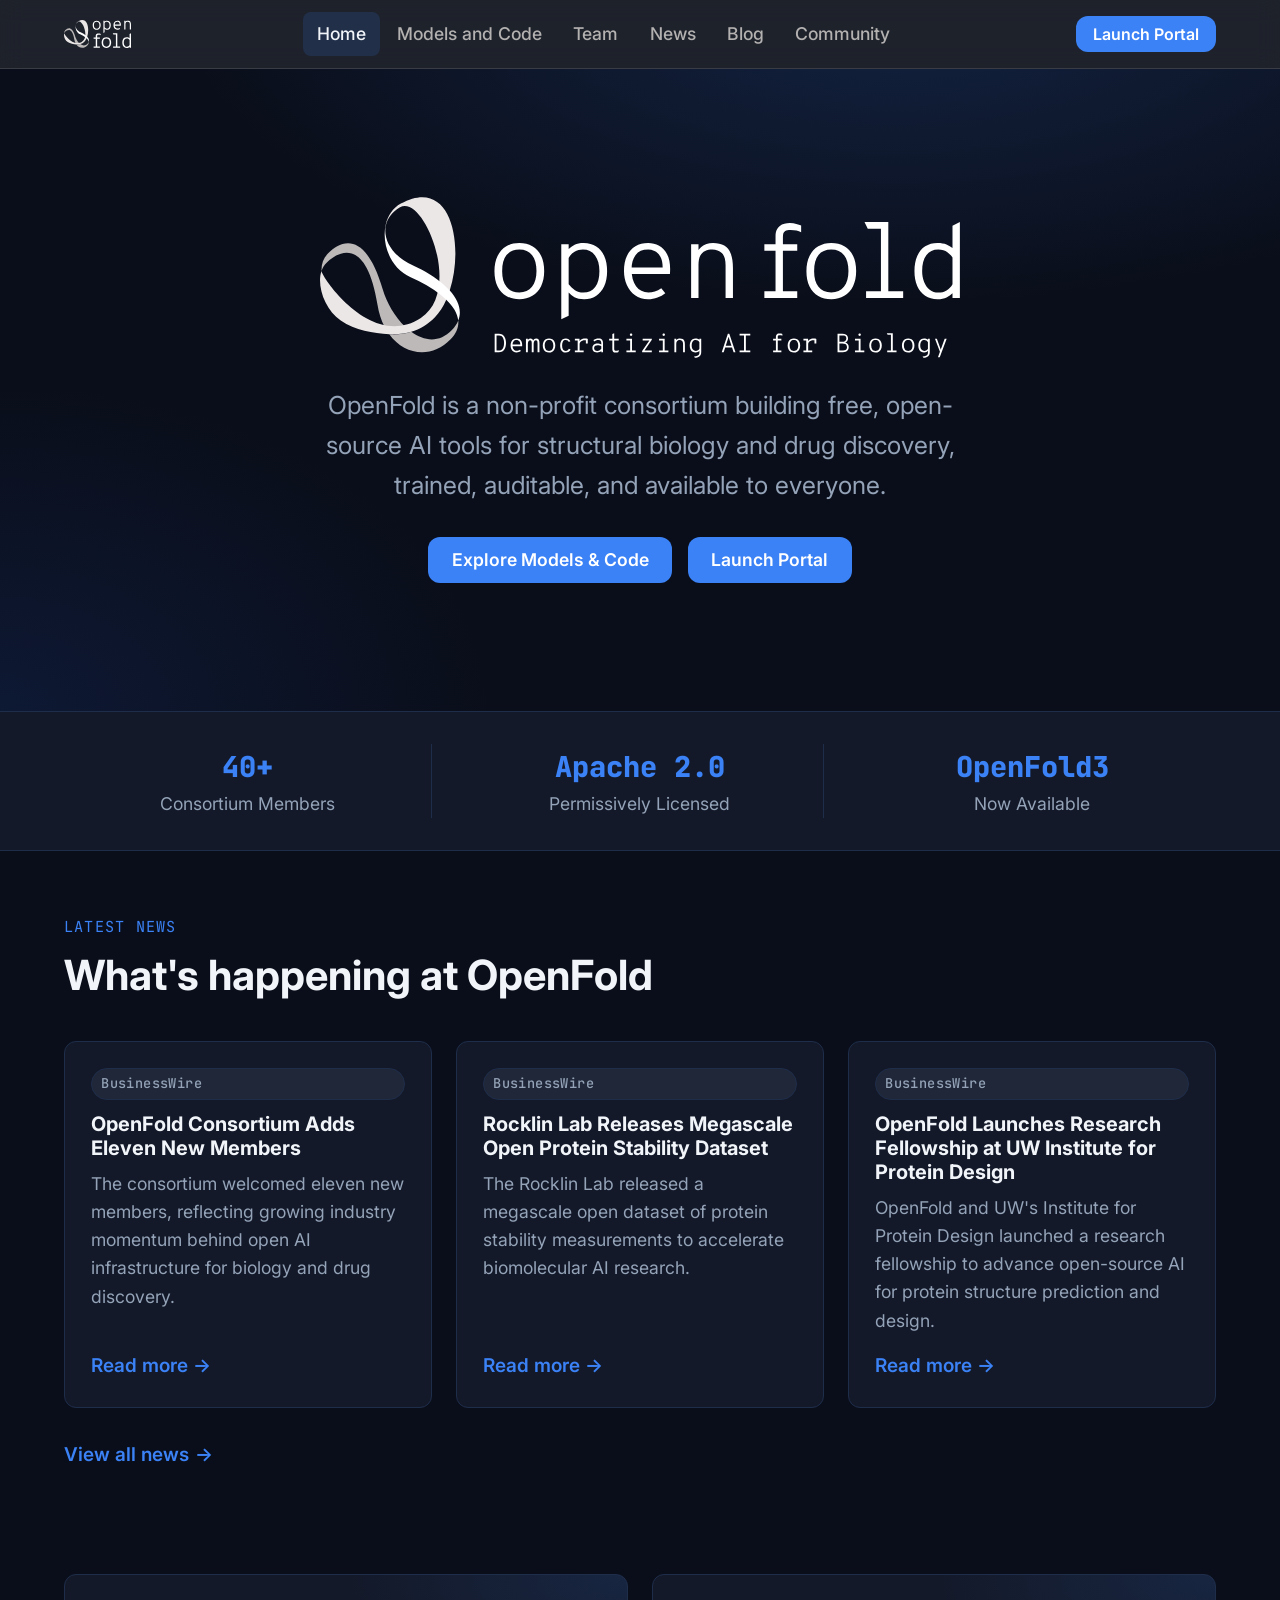
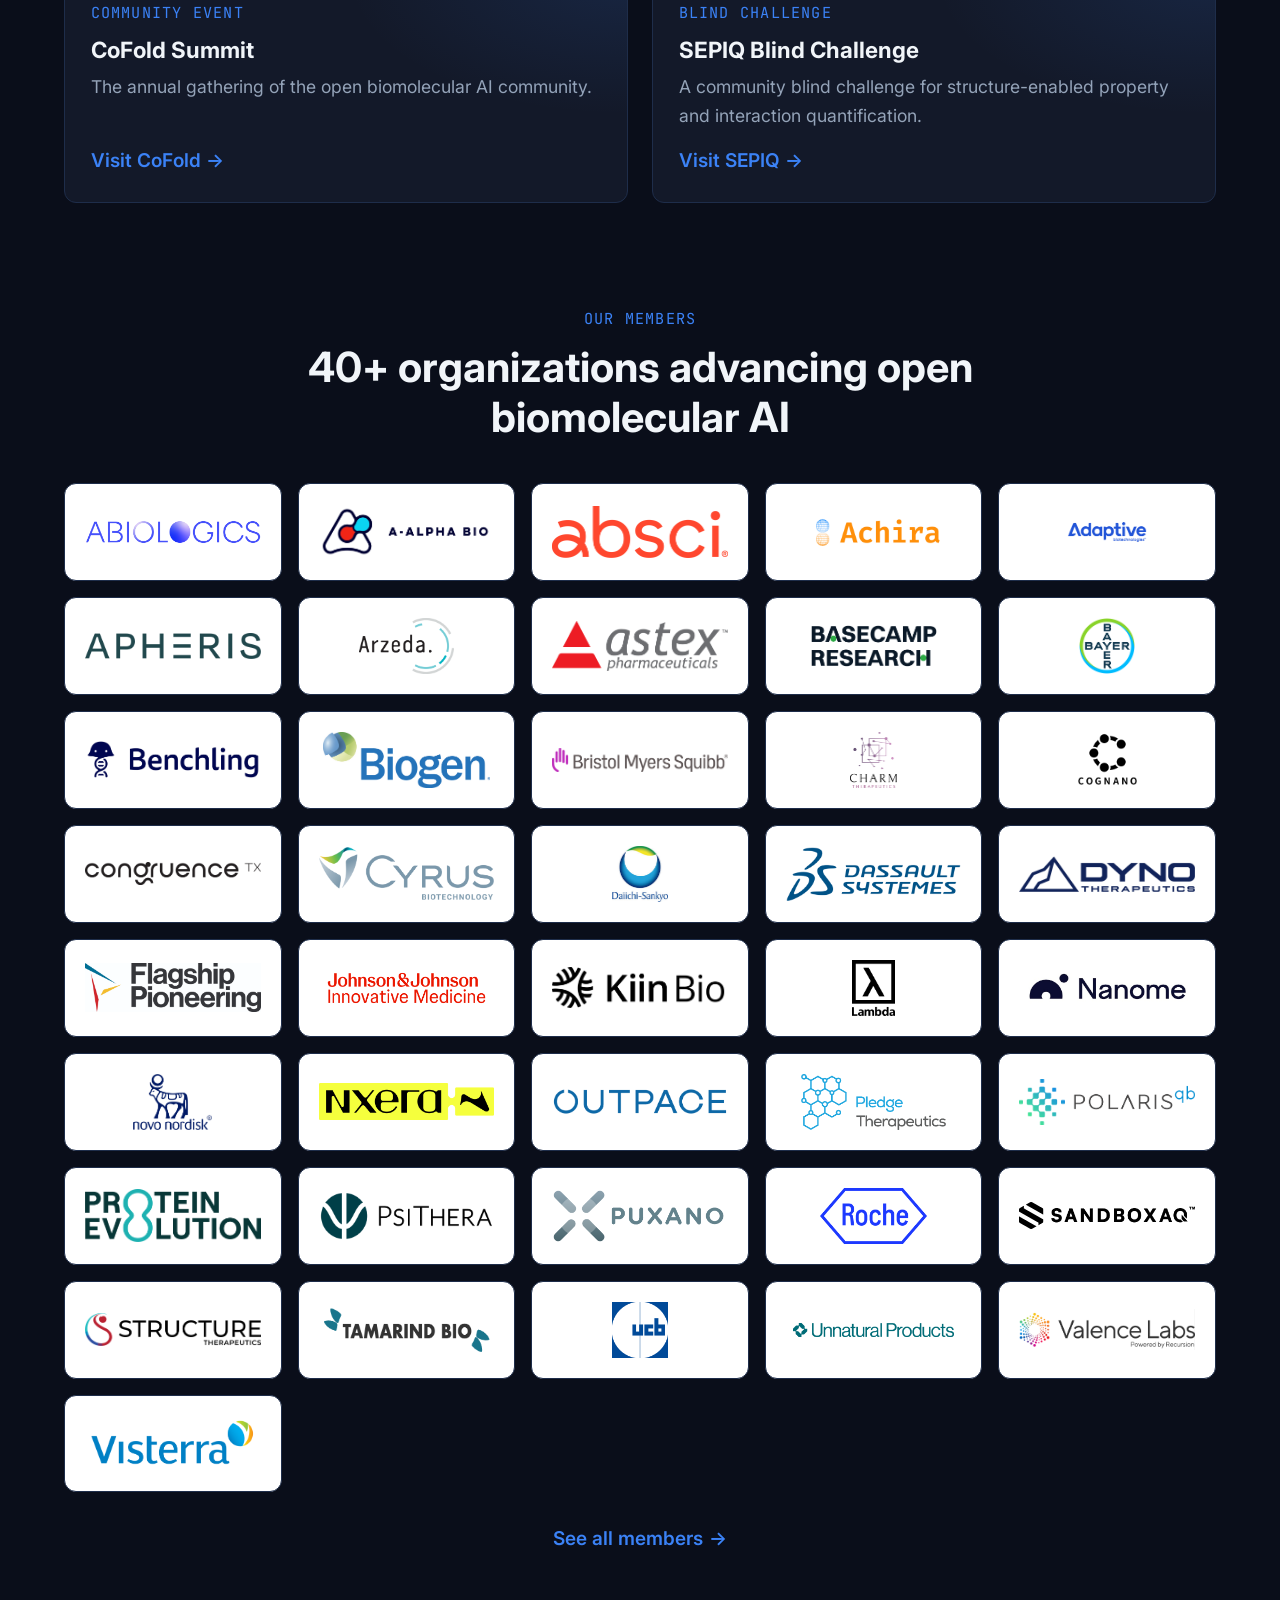
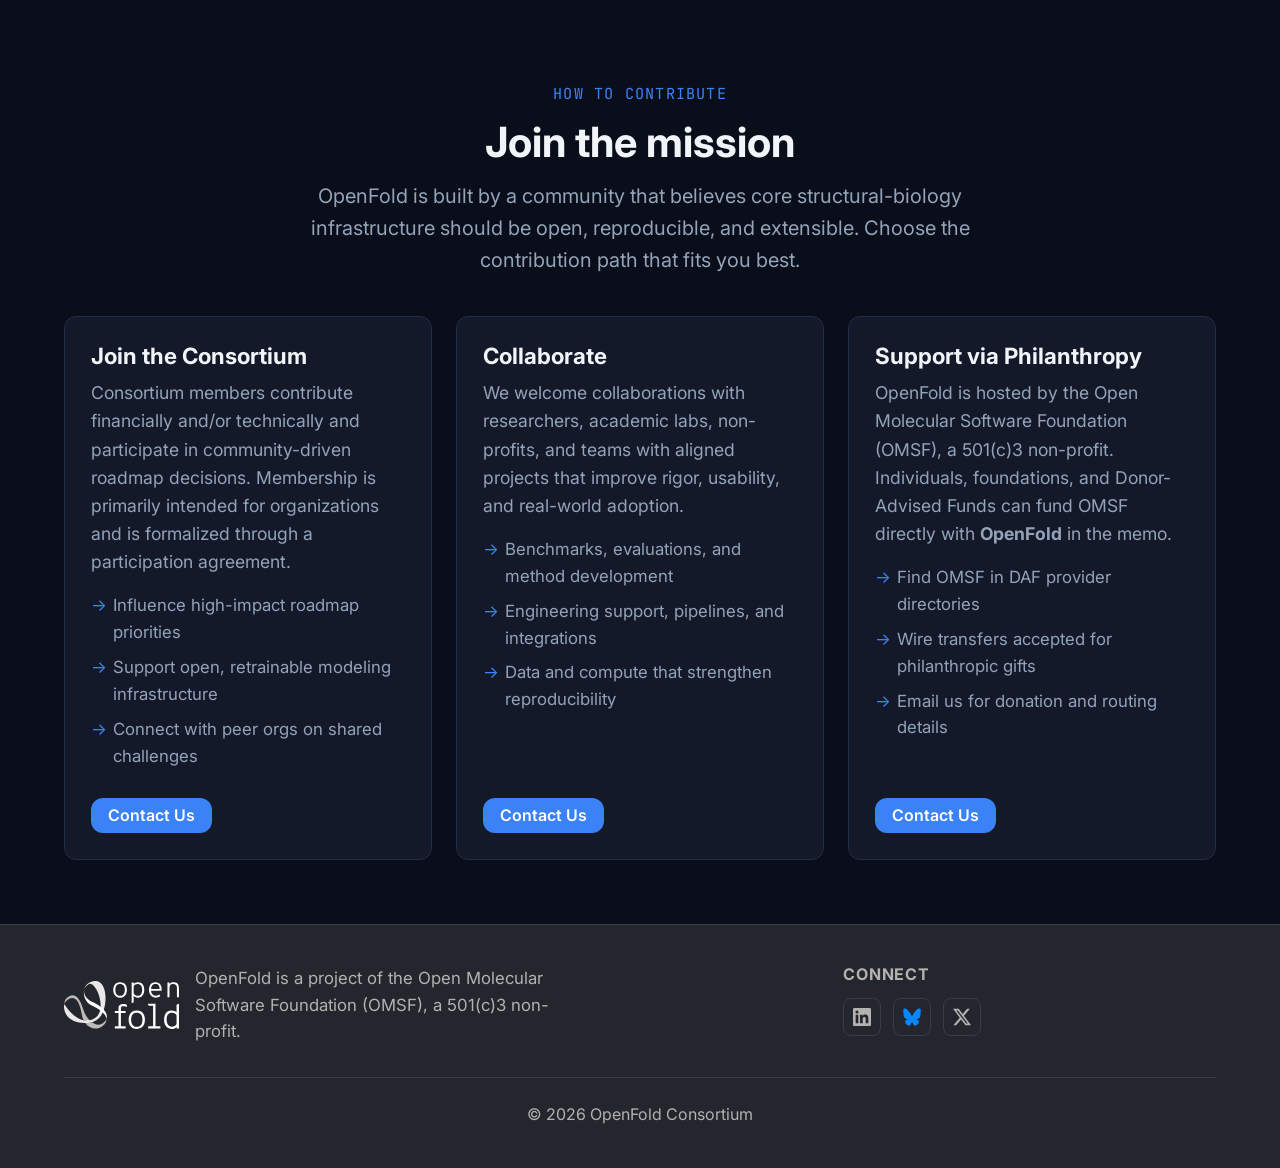
==== commit 466f1476: "Update site: broaden focus, rename tab, refresh team roster - Broaden homepage tagline to "structura" ====
--- a/index.html
+++ b/index.html
@@ -22,7 +22,7 @@
     <div class="site-nav__menu" id="primary-menu">
       <ul class="site-nav__links">
         <li><a href="index.html" class="is-active" aria-current="page">Home</a></li>
-        <li><a href="science.html">Science</a></li>
+        <li><a href="science.html">Models and Code</a></li>
         <li><a href="team.html">Team</a></li>
         <li><a href="news.html">News</a></li>
         <li><a href="blog.html">Blog</a></li>
@@ -40,9 +40,9 @@
   <header class="hero">
     <div class="container hero__inner">
       <img class="hero__logo" src="assets/openFold-logo/white/svg/OpenFold+tagline-white.svg" alt="OpenFold: Democratizing AI for Biology">
-      <p class="hero__sub">OpenFold is a non-profit consortium building free, open-source AI tools for structural biology, trained, auditable, and available to everyone.</p>
+      <p class="hero__sub">OpenFold is a non-profit consortium building free, open-source AI tools for structural biology and drug discovery, trained, auditable, and available to everyone.</p>
       <div class="hero__cta">
-        <a class="btn btn--primary" href="science.html">Explore the Science</a>
+        <a class="btn btn--primary" href="science.html">Explore Models &amp; Code</a>
         <a class="btn btn--primary" href="https://portal.openfold.omsf.io/" target="_blank" rel="noopener noreferrer">Launch Portal</a>
       </div>
     </div>
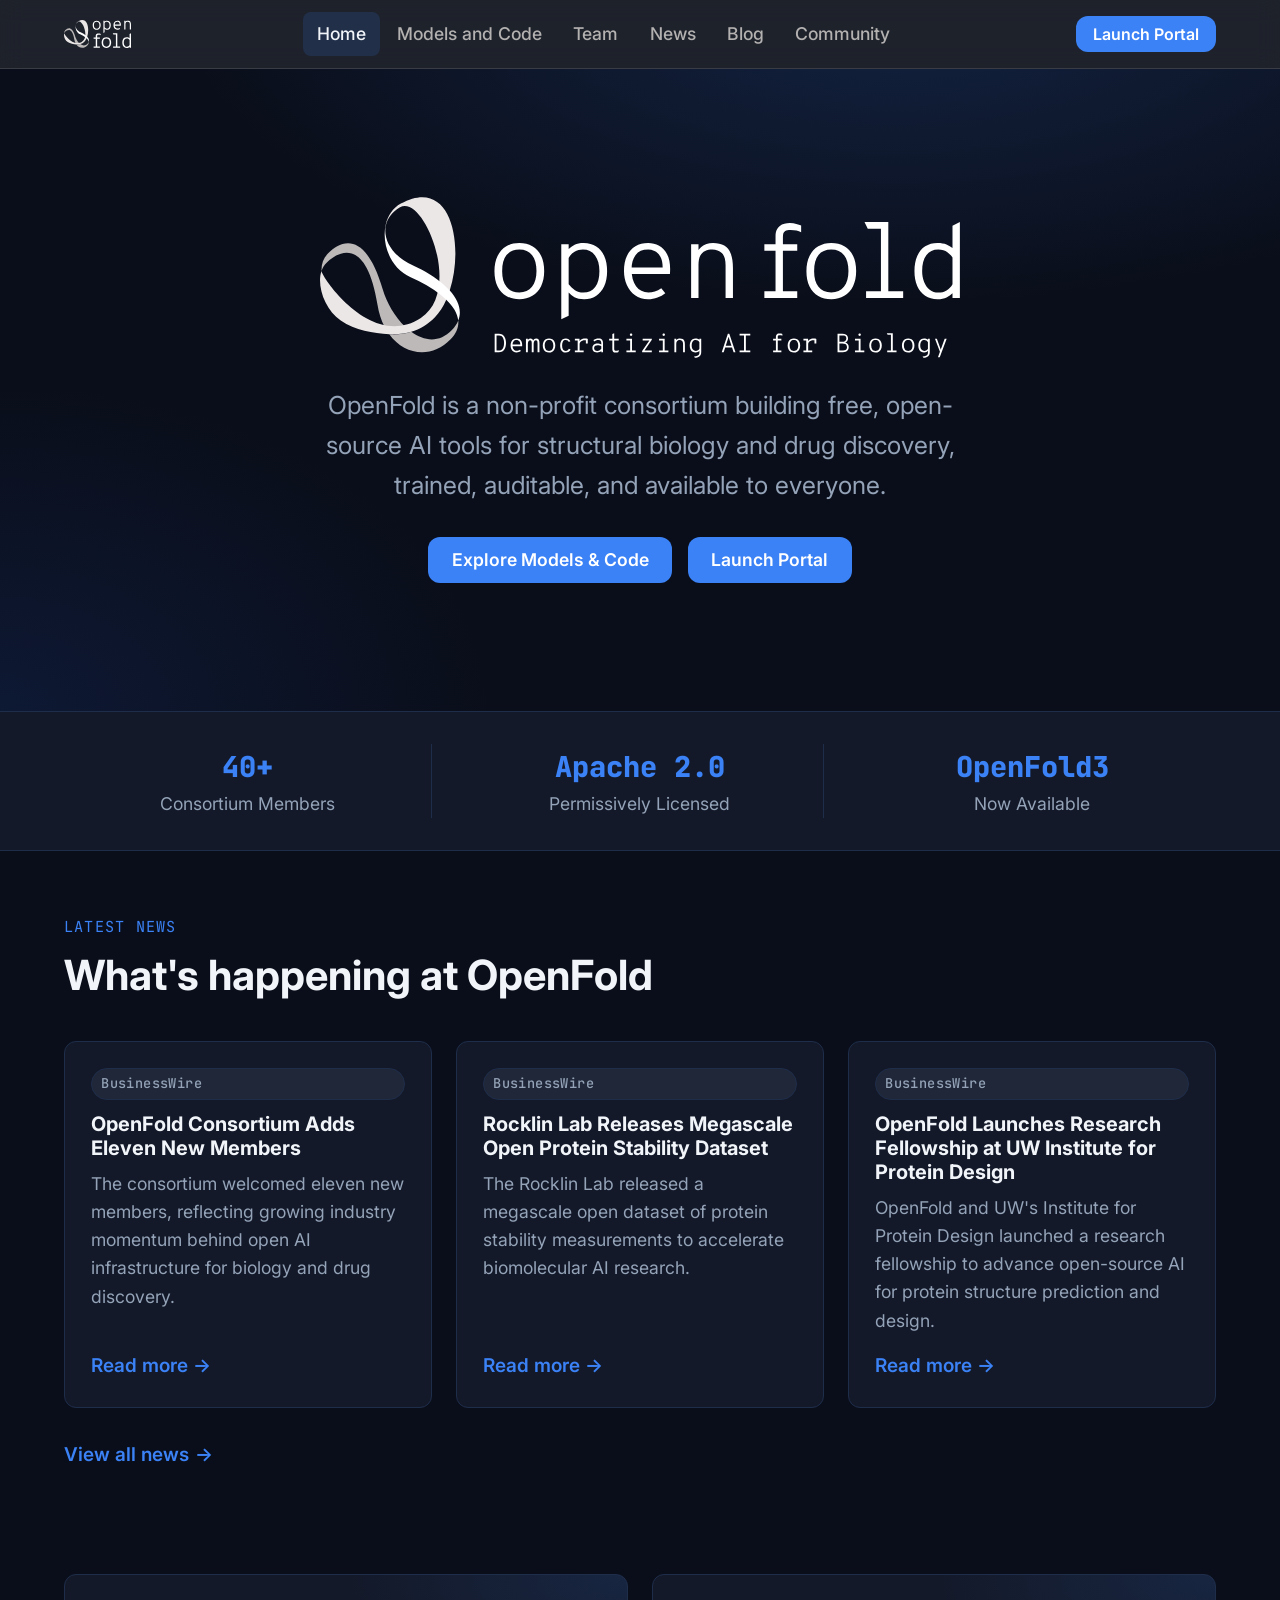
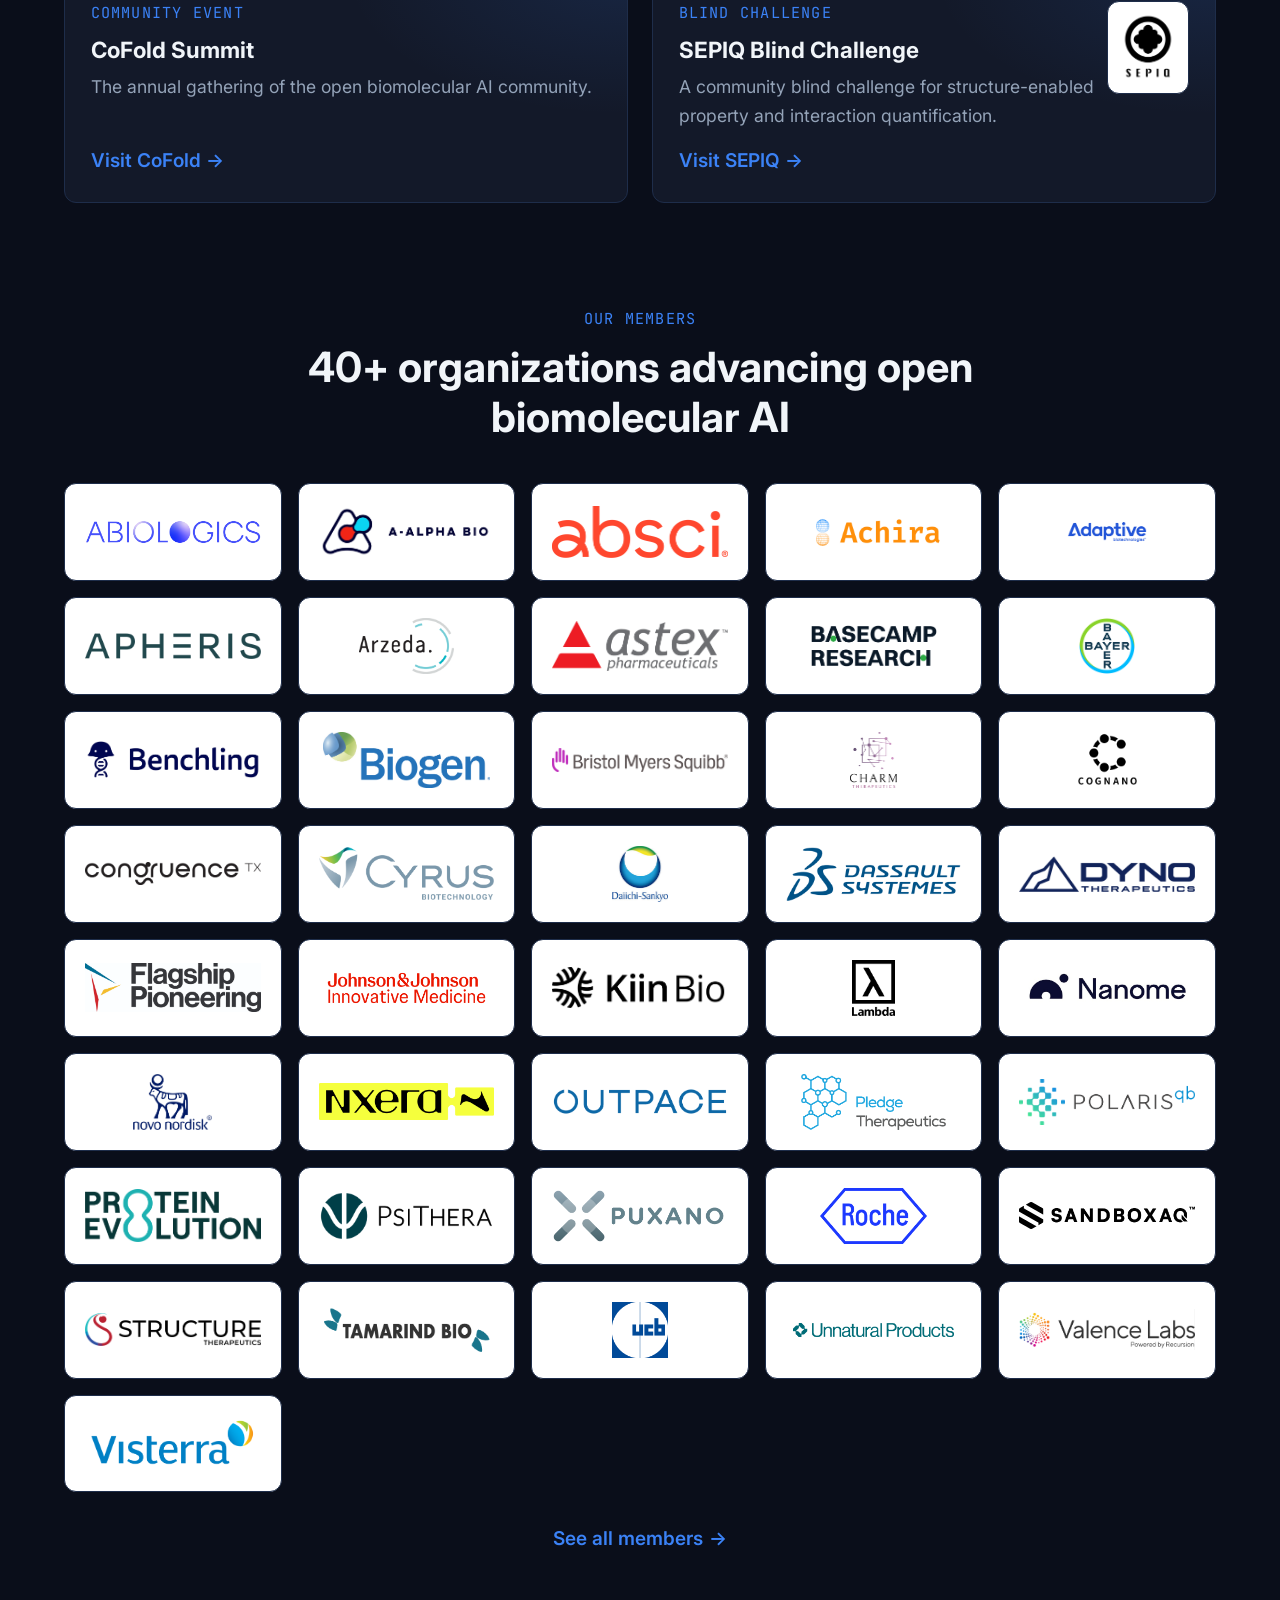
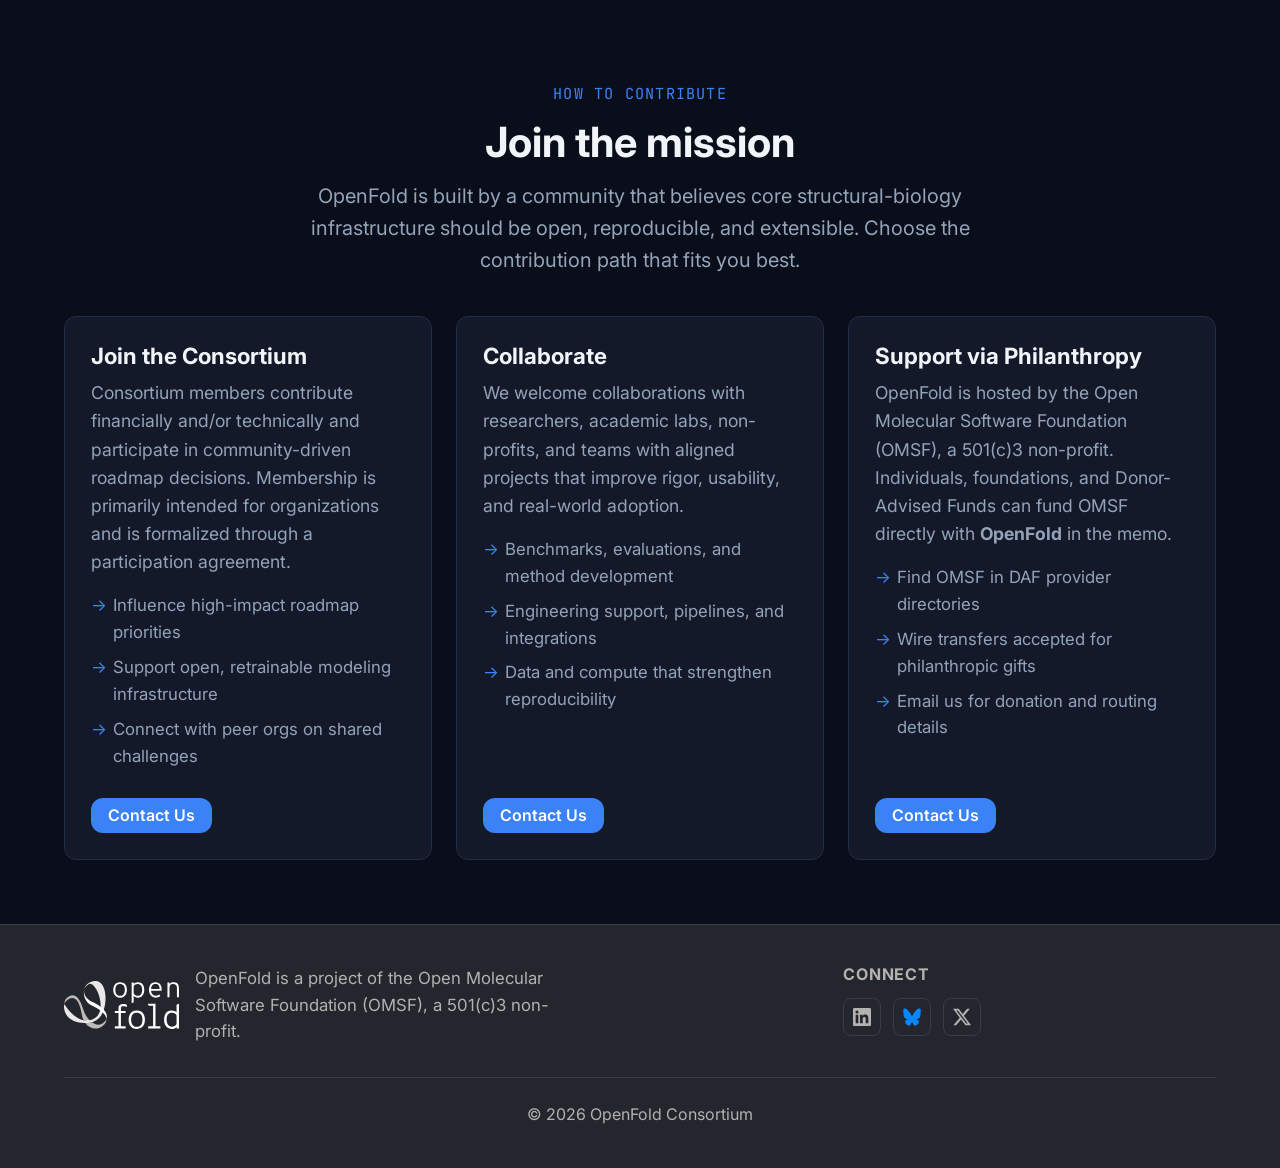
==== commit d4a6dddd: "Add Etowah's headshot, SEPIQ logo, ecosystem entries, and docs fixes Team: - Replace Etowah Adams' O" ====
--- a/index.html
+++ b/index.html
@@ -117,7 +117,8 @@
             <a class="link-arrow" href="https://www.cofold.org/" target="_blank" rel="noopener noreferrer">Visit CoFold</a>
           </div>
         </article>
-        <article class="card card--hover spotlight-card">
+        <article class="card card--hover spotlight-card spotlight-card--branded">
+          <div class="spotlight-card__logo"><img src="assets/images/sepiq.png" alt="SEPIQ" width="240" height="306"></div>
           <span class="eyebrow">Blind Challenge</span>
           <h3>SEPIQ Blind Challenge</h3>
           <p>A community blind challenge for structure-enabled property and interaction quantification.</p>
--- a/styles/main.css
+++ b/styles/main.css
@@ -494,6 +494,37 @@
   background: radial-gradient(400px 200px at 100% 0%, rgba(59, 130, 246, 0.12), transparent 70%);
 }
 
+/* Event brand mark, pinned to the card's top-right corner. The white tile
+   matches .logo-cell, since partner marks are dark artwork on a dark theme. */
+.spotlight-card--branded {
+  padding-right: 6.5rem;
+}
+
+.spotlight-card__logo {
+  position: absolute;
+  top: 1.6rem;
+  right: 1.6rem;
+  z-index: 1;
+  display: flex;
+  align-items: center;
+  justify-content: center;
+  padding: 0.6rem 0.75rem;
+  background-color: #fff;
+  border: 1px solid var(--color-border);
+  border-radius: var(--radius);
+}
+
+.spotlight-card__logo img {
+  height: 56px;
+  width: auto;
+}
+
+/* Cards only get wide enough for the full-size mark past the 2-up grid */
+@media (min-width: 1024px) {
+  .spotlight-card--branded { padding-right: 7.5rem; }
+  .spotlight-card__logo img { height: 72px; }
+}
+
 /* ==========================================================================
    Team
    ========================================================================== */
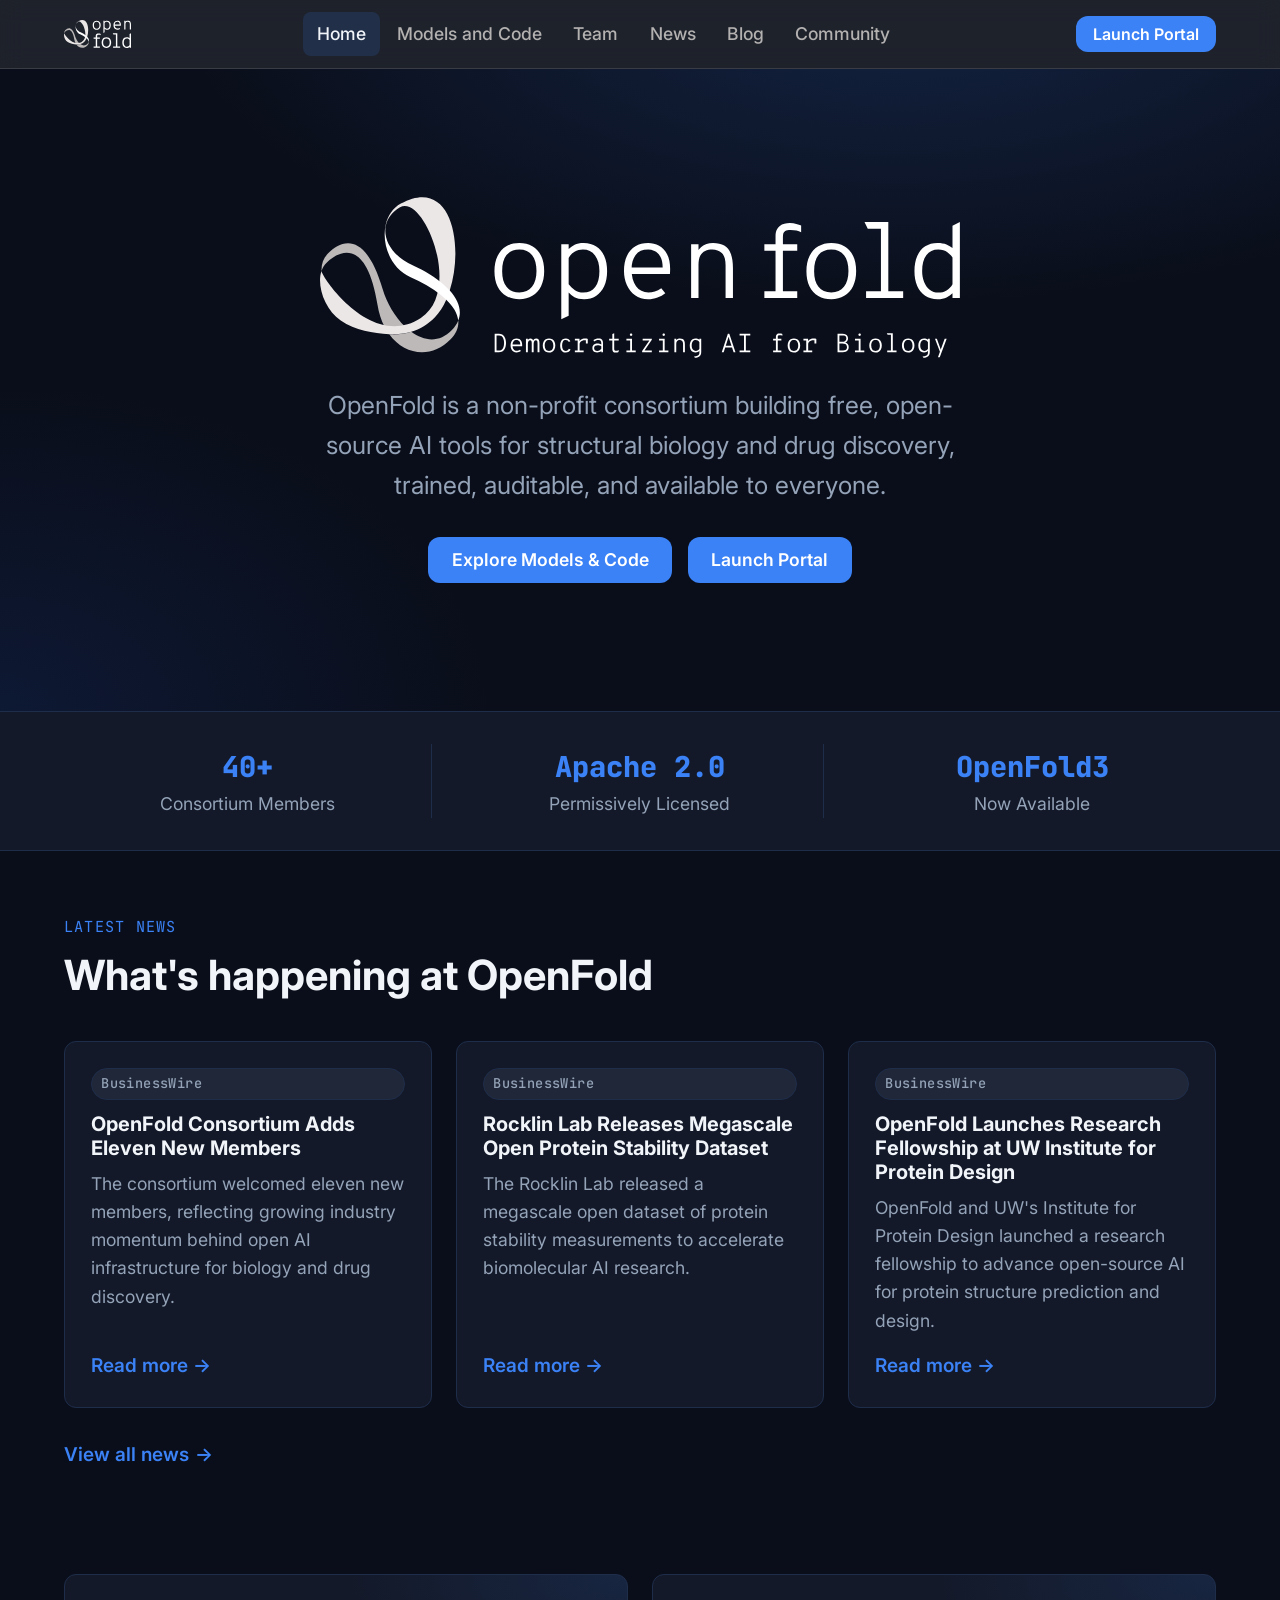
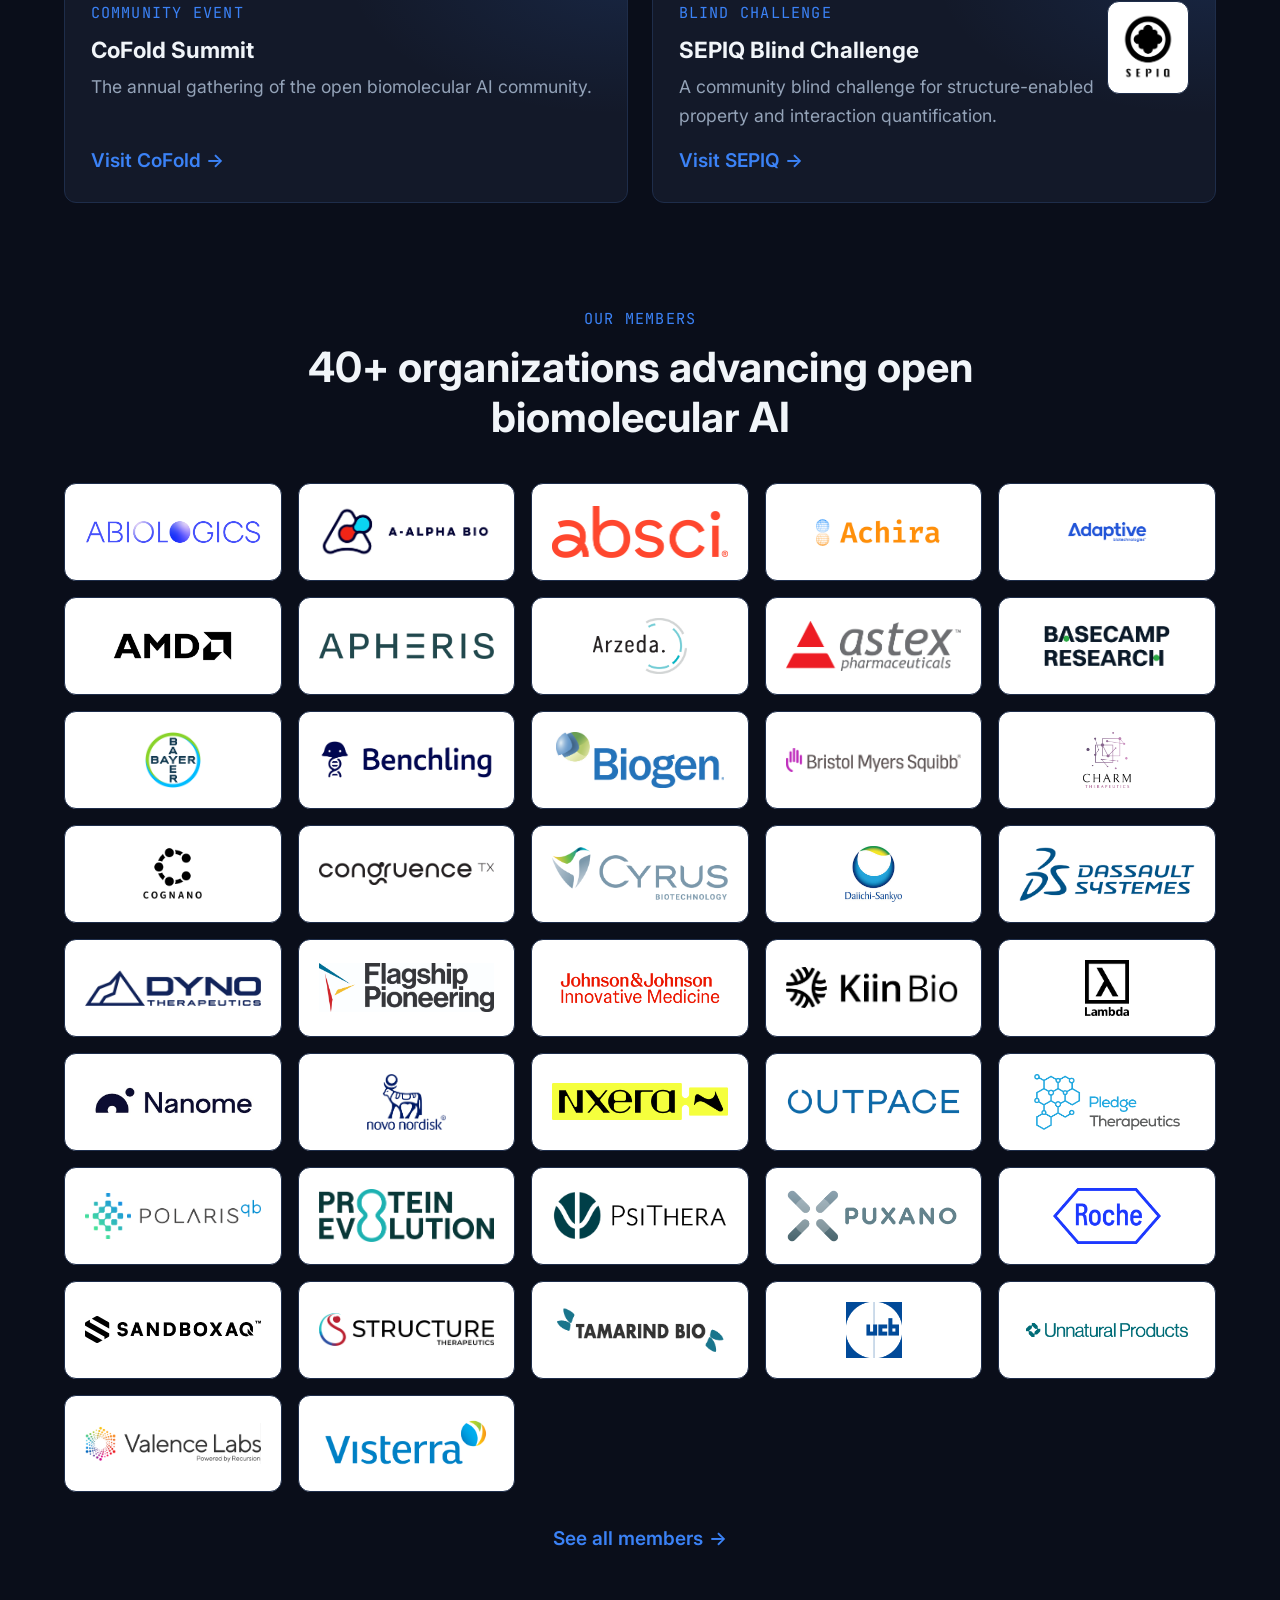
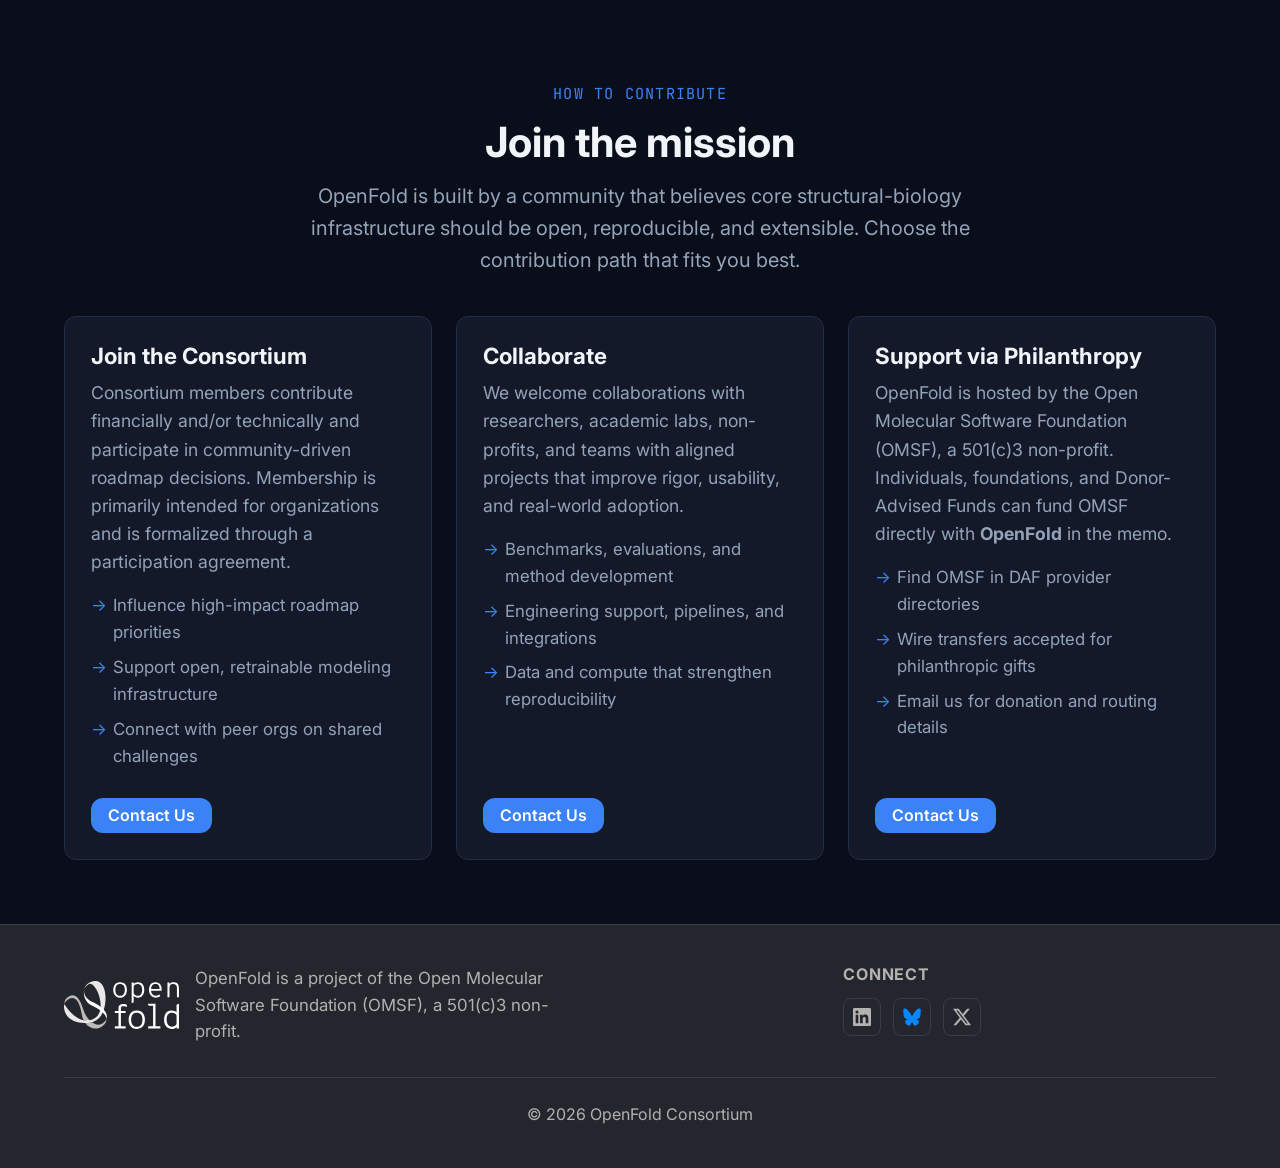
==== commit a34b4830: "Point Launch Portal links at portal.openfold.io Replaces the portal.openfold.omsf.io host across the" ====
--- a/index.html
+++ b/index.html
@@ -29,7 +29,7 @@
         <li><a href="community.html">Community</a></li>
       </ul>
       <div class="site-nav__right">
-        <a class="btn btn--primary btn--sm" href="https://portal.openfold.omsf.io/" target="_blank" rel="noopener noreferrer">Launch Portal</a>
+        <a class="btn btn--primary btn--sm" href="https://portal.openfold.io/" target="_blank" rel="noopener noreferrer">Launch Portal</a>
       </div>
     </div>
   </div>
@@ -43,7 +43,7 @@
       <p class="hero__sub">OpenFold is a non-profit consortium building free, open-source AI tools for structural biology and drug discovery, trained, auditable, and available to everyone.</p>
       <div class="hero__cta">
         <a class="btn btn--primary" href="science.html">Explore Models &amp; Code</a>
-        <a class="btn btn--primary" href="https://portal.openfold.omsf.io/" target="_blank" rel="noopener noreferrer">Launch Portal</a>
+        <a class="btn btn--primary" href="https://portal.openfold.io/" target="_blank" rel="noopener noreferrer">Launch Portal</a>
       </div>
     </div>
   </header>
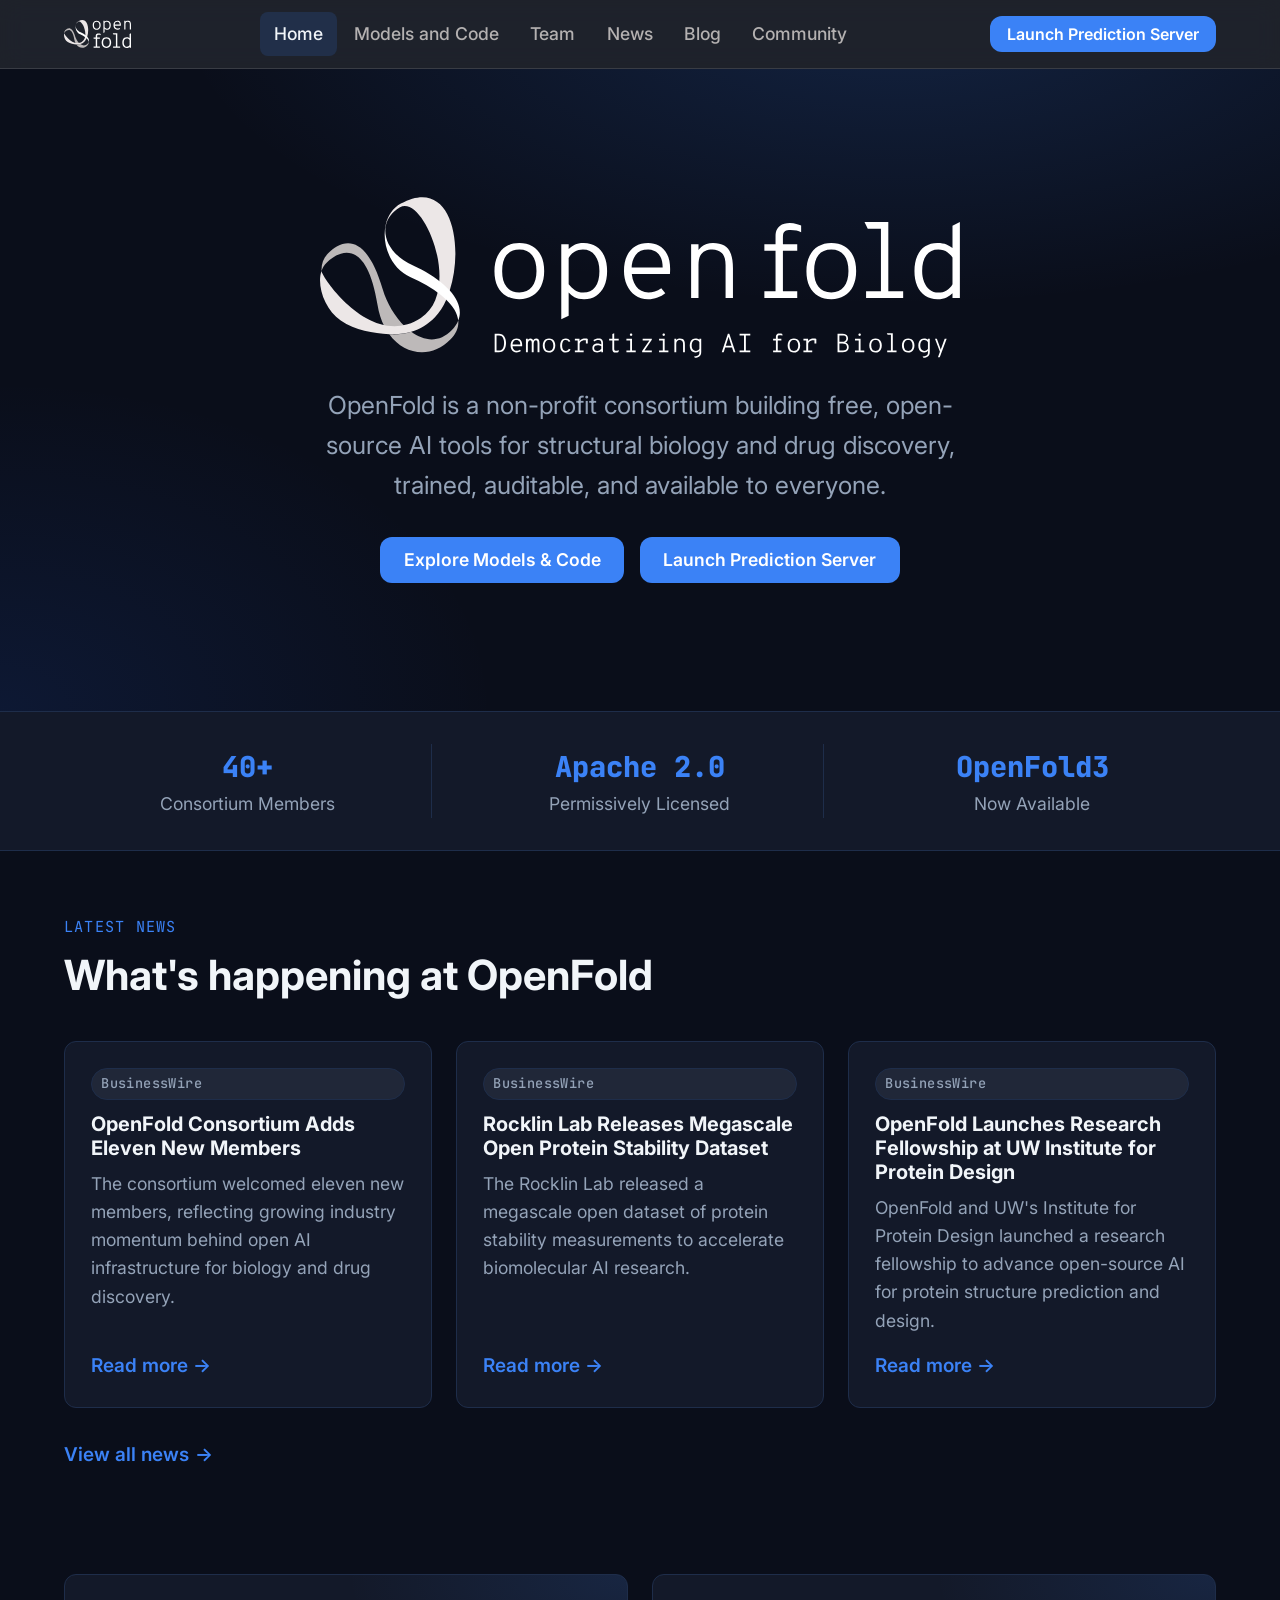
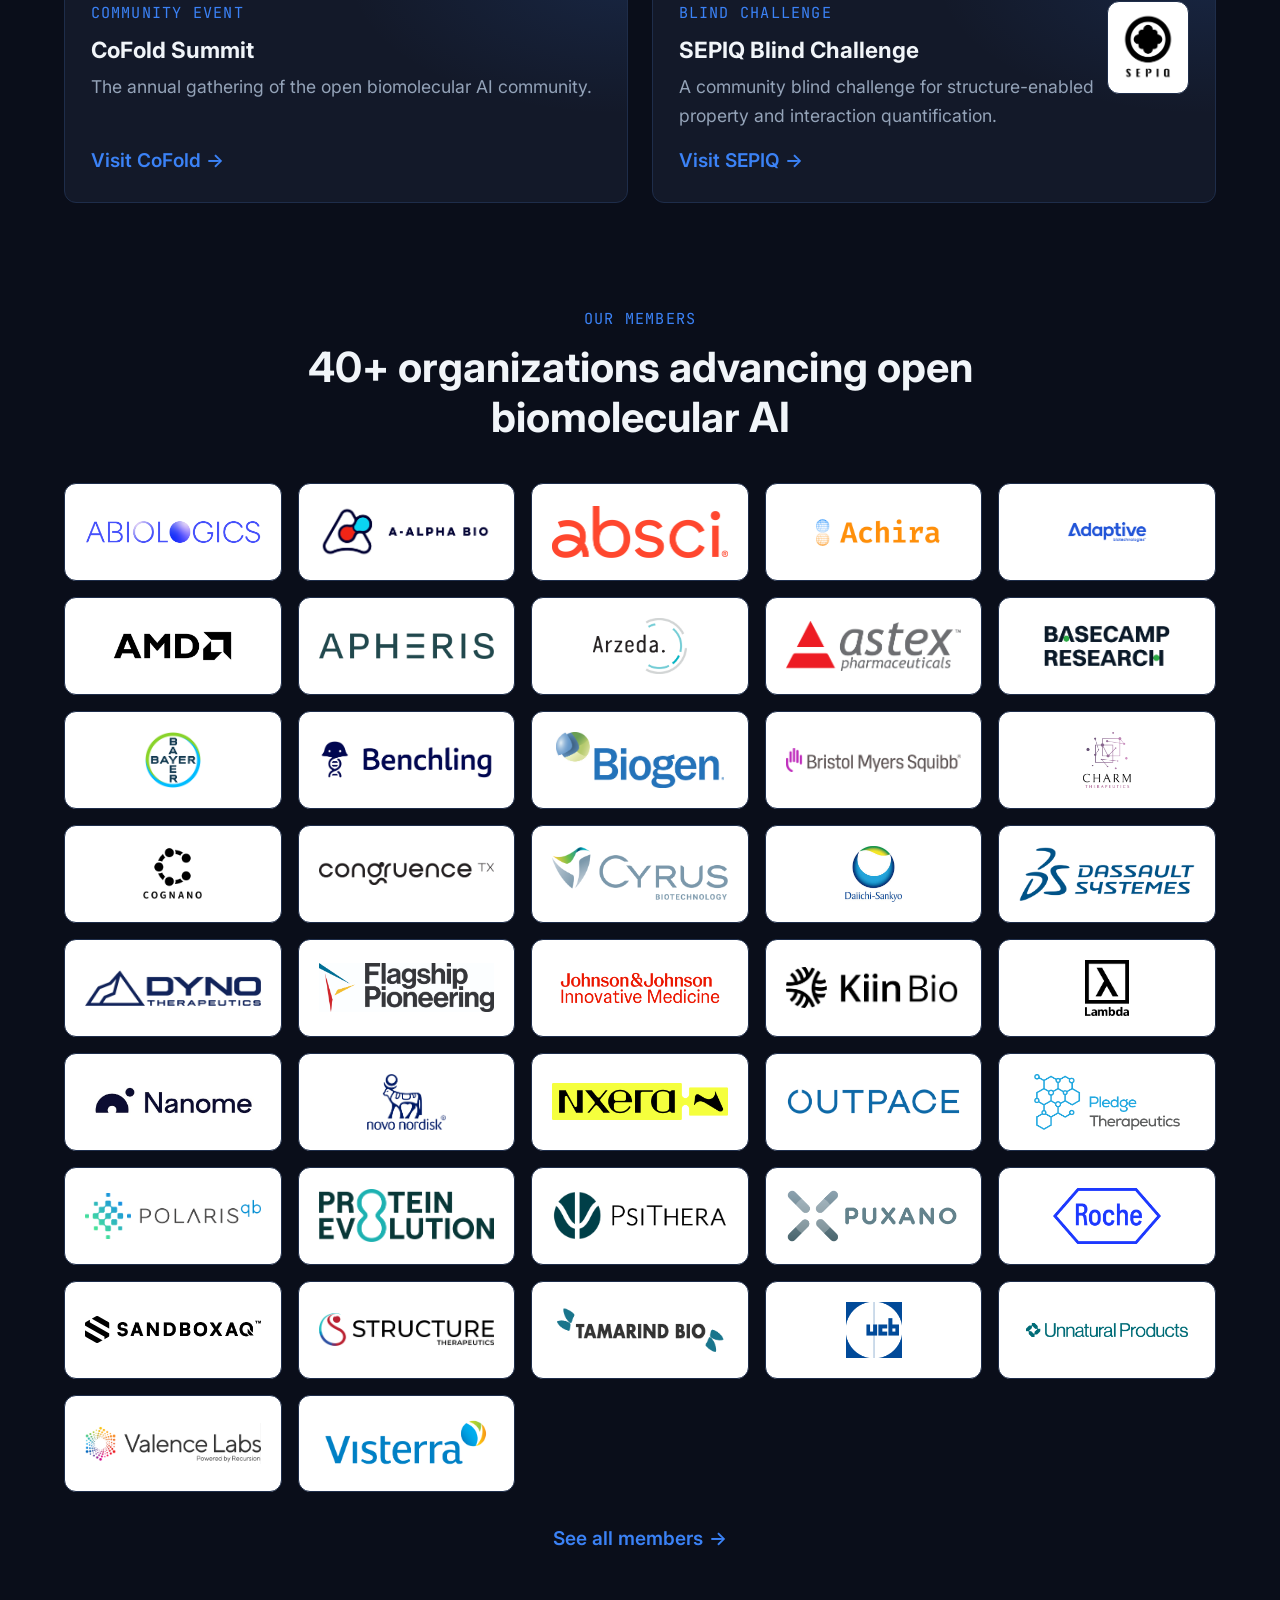
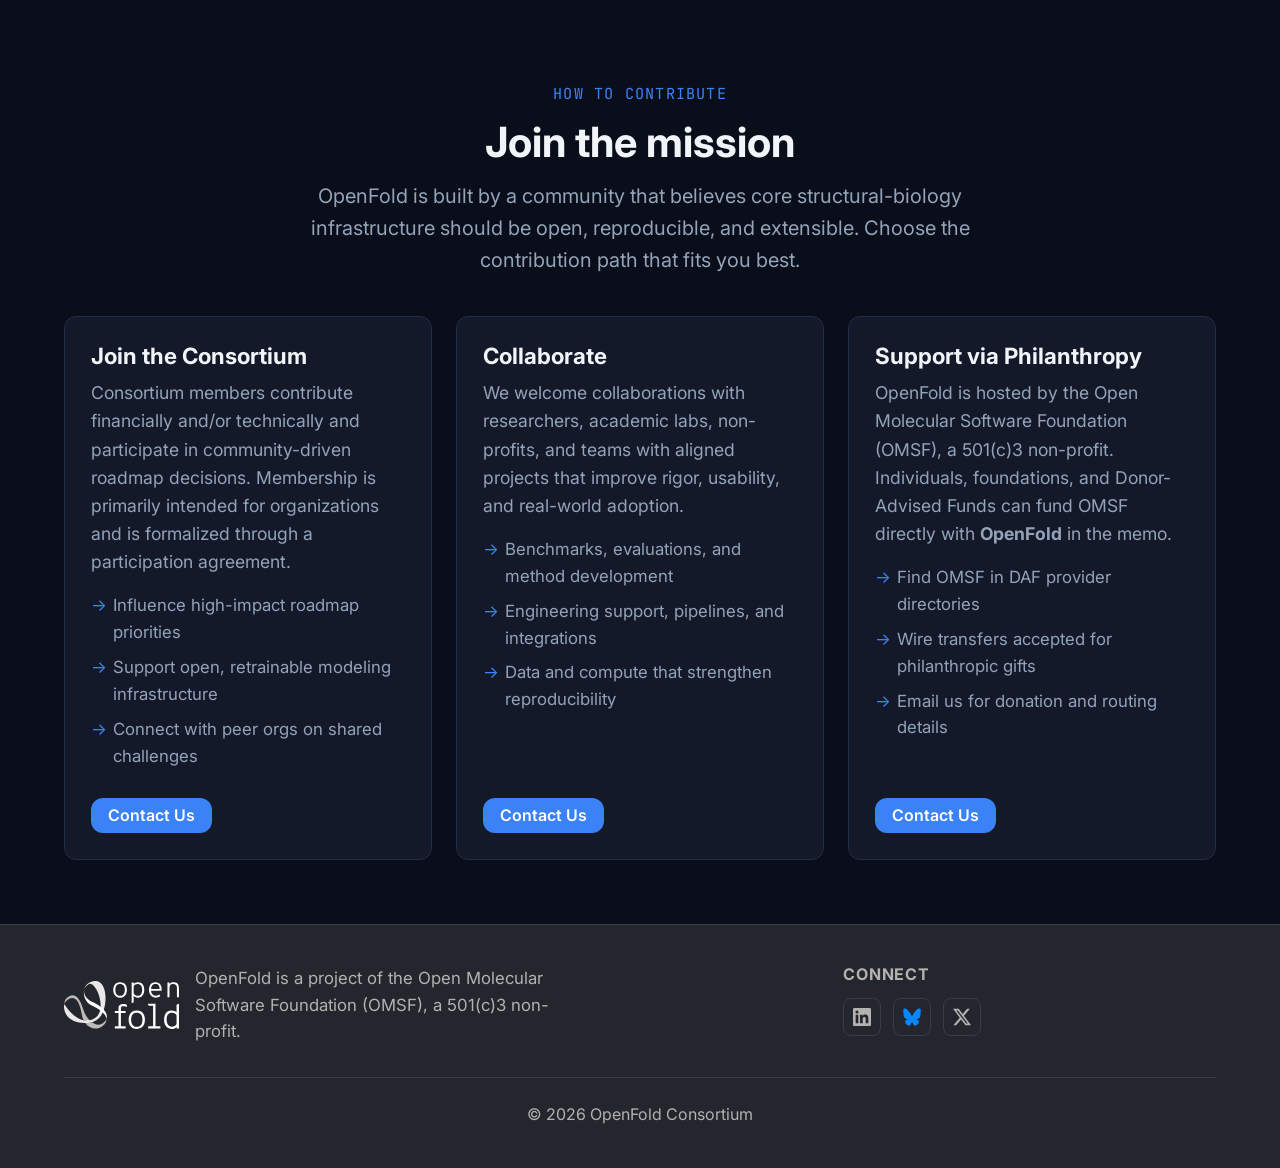
==== commit 37b1ff84: "Rename Launch Portal buttons to Launch Prediction Server Covers the nav button on all six pages, the" ====
--- a/index.html
+++ b/index.html
@@ -29,7 +29,7 @@
         <li><a href="community.html">Community</a></li>
       </ul>
       <div class="site-nav__right">
-        <a class="btn btn--primary btn--sm" href="https://portal.openfold.io/" target="_blank" rel="noopener noreferrer">Launch Portal</a>
+        <a class="btn btn--primary btn--sm" href="https://portal.openfold.io/" target="_blank" rel="noopener noreferrer">Launch Prediction Server</a>
       </div>
     </div>
   </div>
@@ -43,7 +43,7 @@
       <p class="hero__sub">OpenFold is a non-profit consortium building free, open-source AI tools for structural biology and drug discovery, trained, auditable, and available to everyone.</p>
       <div class="hero__cta">
         <a class="btn btn--primary" href="science.html">Explore Models &amp; Code</a>
-        <a class="btn btn--primary" href="https://portal.openfold.io/" target="_blank" rel="noopener noreferrer">Launch Portal</a>
+        <a class="btn btn--primary" href="https://portal.openfold.io/" target="_blank" rel="noopener noreferrer">Launch Prediction Server</a>
       </div>
     </div>
   </header>
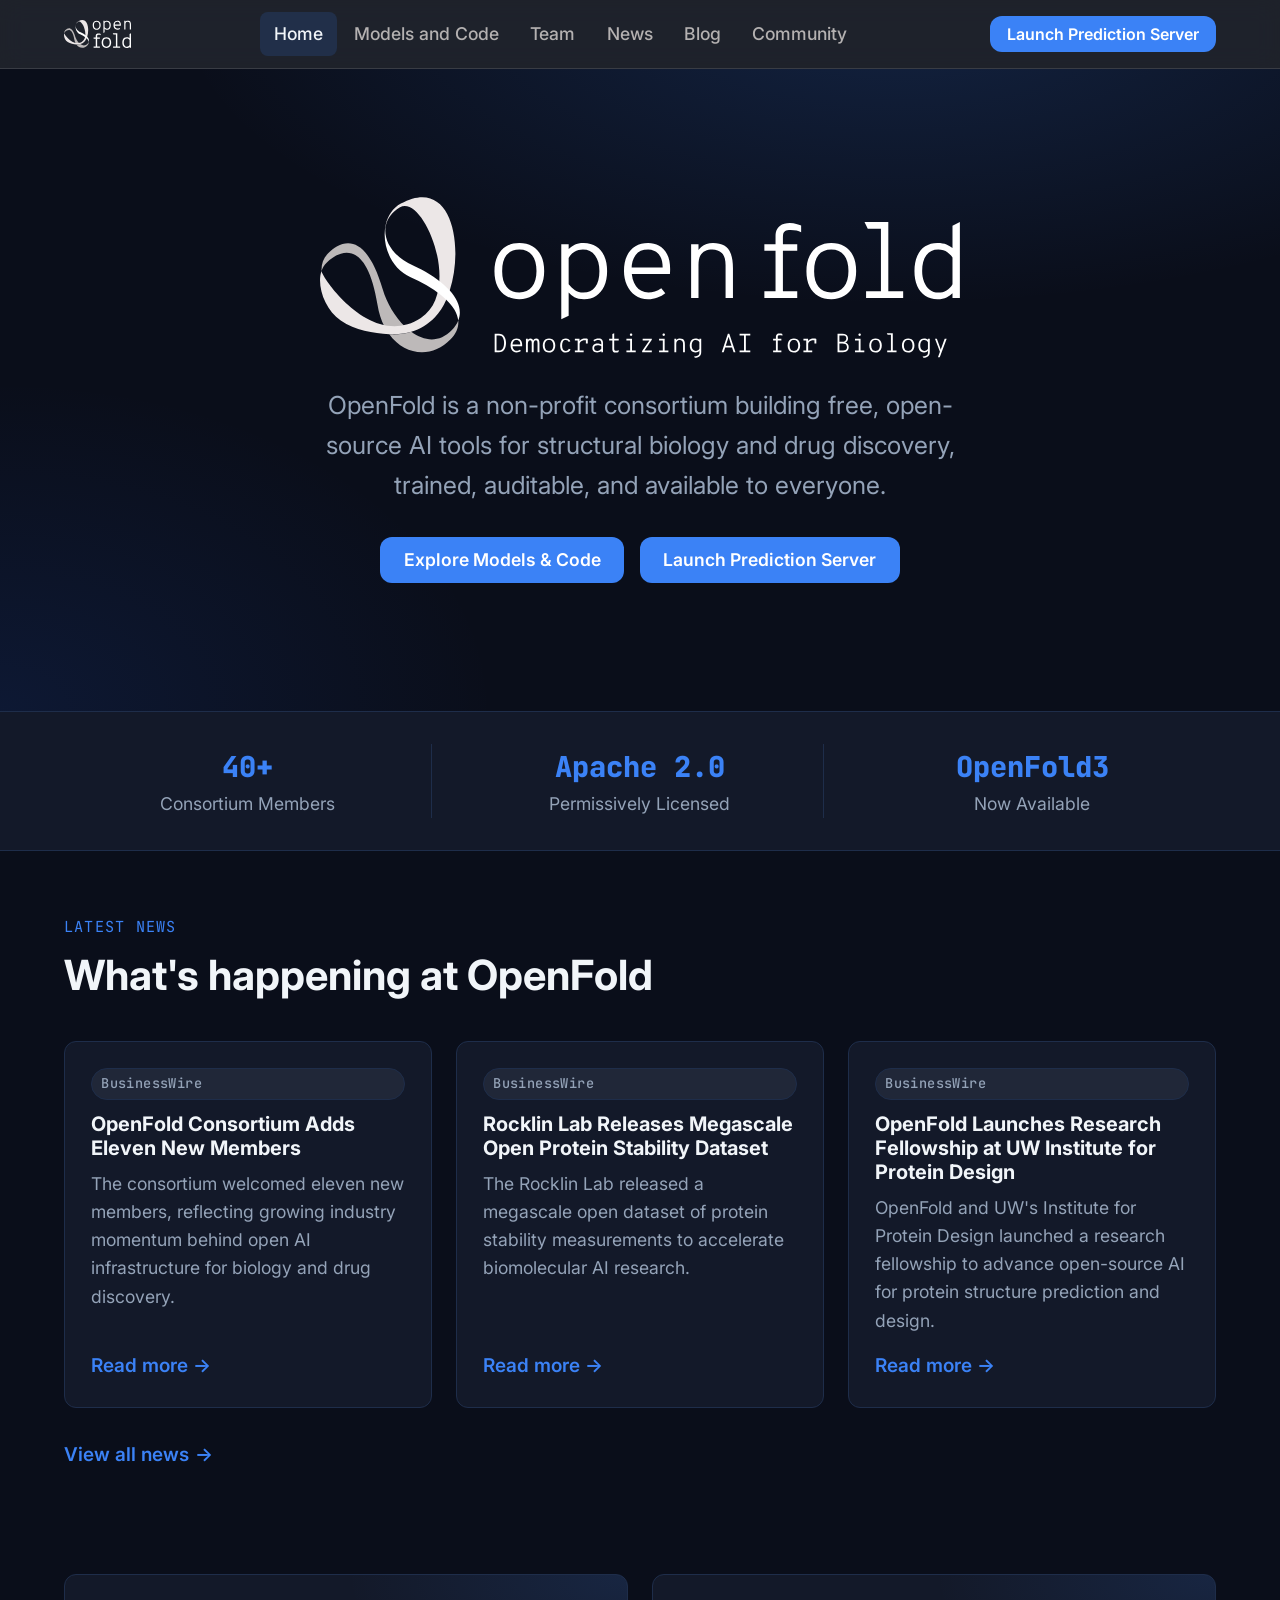
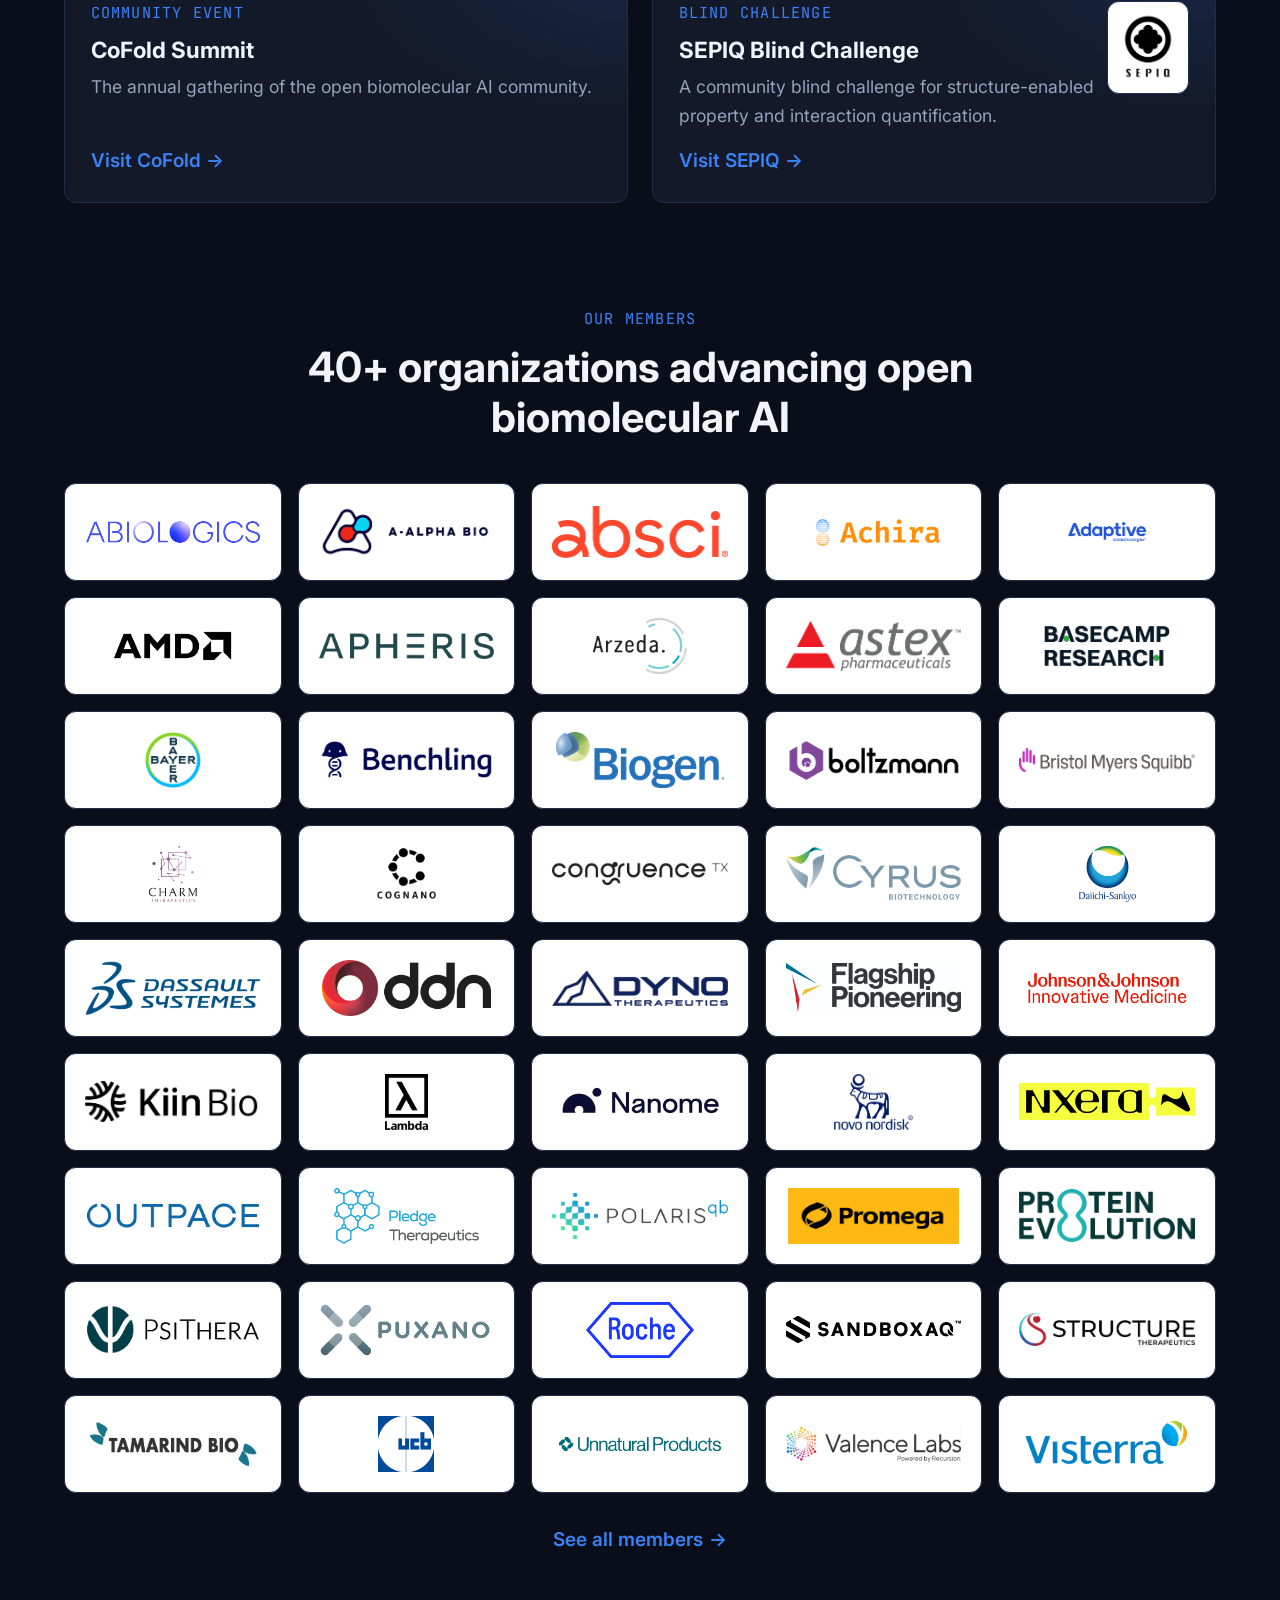
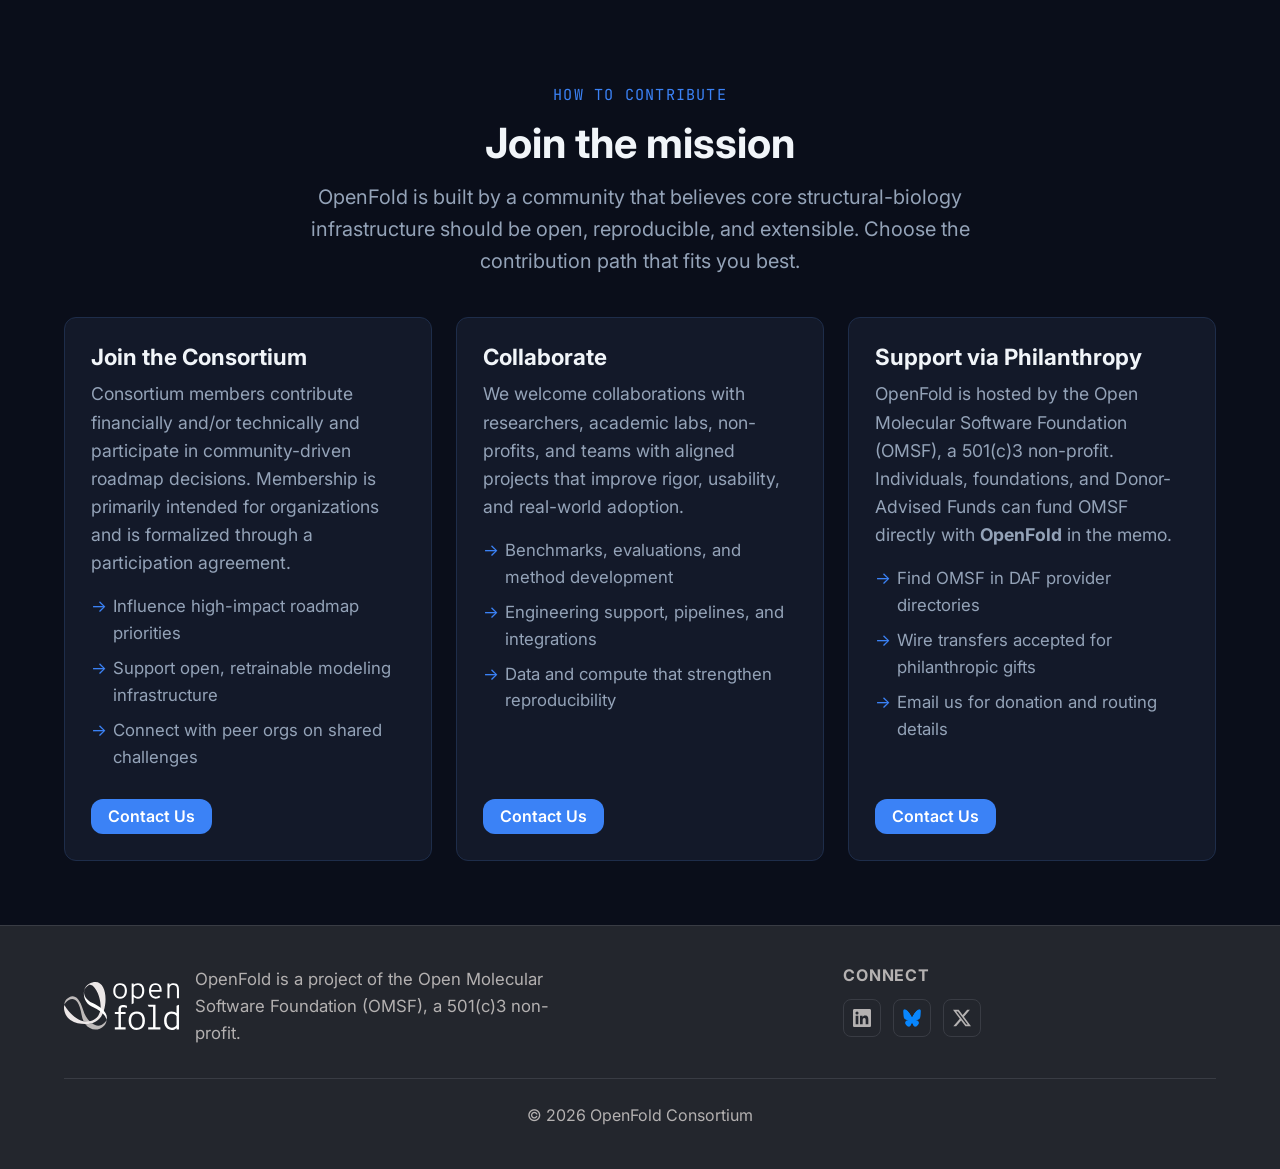
==== commit 4c95cf23: "Fine-tuning blog and new favicon." ====
--- a/index.html
+++ b/index.html
@@ -3,6 +3,7 @@
 <head>
   <meta charset="UTF-8">
   <meta name="viewport" content="width=device-width, initial-scale=1.0">
+  <link rel="icon" href="assets/openFold-logo/favicon/favicon-blue.ico" sizes="any">
   <title>OpenFold: Open AI Infrastructure for Biology and Drug Discovery</title>
   <meta name="description" content="OpenFold is a non-profit consortium building free, open-source AI tools for structural biology and drug discovery, trained, auditable, and available to everyone.">
   <link rel="stylesheet" href="styles/main.css">
--- a/styles/main.css
+++ b/styles/main.css
@@ -983,3 +983,403 @@
   border: none;
   background-color: var(--color-bg);
 }
+
+/* --- Article (blog post) --------------------------------------------------- */
+.article {
+  max-width: 760px;
+  margin-inline: auto;
+}
+
+.article__main {
+  min-width: 0;
+}
+
+.article__toc {
+  display: none;
+}
+
+@media (min-width: 1100px) {
+  .article {
+    display: grid;
+    grid-template-columns: 200px minmax(0, 760px);
+    gap: 3.5rem;
+    max-width: 1016px;
+  }
+
+  .article__toc {
+    display: block;
+    position: sticky;
+    top: 6rem;
+    align-self: start;
+    font-size: 0.85rem;
+    line-height: 1.4;
+  }
+}
+
+.article__toc-title {
+  display: block;
+  margin-bottom: 0.9rem;
+  font-family: var(--font-mono);
+  font-size: 0.75rem;
+  letter-spacing: 0.08em;
+  text-transform: uppercase;
+  color: var(--color-text-secondary);
+}
+
+.article__toc ul {
+  list-style: none;
+  border-left: 1px solid var(--color-border);
+}
+
+.article__toc a {
+  display: block;
+  margin-left: -1px;
+  padding: 0.4rem 0 0.4rem 0.9rem;
+  border-left: 1px solid transparent;
+  color: var(--color-text-secondary);
+}
+
+.article__toc a:hover {
+  color: var(--color-text-primary);
+}
+
+.article__toc a.is-active {
+  border-left-color: var(--color-accent);
+  color: var(--color-text-primary);
+}
+
+.article__toc-sub a {
+  padding-left: 1.6rem;
+  font-size: 0.8rem;
+}
+
+.article__head {
+  margin-bottom: 2.5rem;
+}
+
+.article__head h1 {
+  font-size: clamp(2rem, 4vw, 2.8rem);
+  margin-bottom: 1rem;
+  text-wrap: balance;
+}
+
+.article__meta {
+  color: var(--color-text-secondary);
+  font-size: 1rem;
+  font-family: var(--font-mono);
+}
+
+.article__byline {
+  display: flex;
+  align-items: center;
+  gap: 0.85rem;
+}
+
+.article__avatars {
+  display: flex;
+  flex-shrink: 0;
+}
+
+.article__avatars img {
+  width: 44px;
+  height: 44px;
+  border-radius: 50%;
+  object-fit: cover;
+  border: 2px solid var(--color-bg);
+  background-color: var(--color-surface);
+}
+
+.article__avatars > * + * {
+  margin-left: -12px;
+}
+
+.article__authors a {
+  color: inherit;
+  text-decoration: none;
+}
+
+.article__authors a:hover {
+  text-decoration: underline;
+}
+
+.article__affiliation {
+  color: var(--color-text-secondary);
+  font-weight: 400;
+}
+
+.article__authors {
+  color: var(--color-text-primary);
+  font-weight: 600;
+  line-height: 1.3;
+}
+
+.article__byline .article__meta {
+  font-size: 0.85rem;
+  line-height: 1.4;
+}
+
+.article__body {
+  color: #cbd5e1;
+  line-height: 1.7;
+}
+
+.article__body > * + * {
+  margin-top: 1.4rem;
+}
+
+.article__body a {
+  text-decoration: underline;
+  text-decoration-color: rgba(59, 130, 246, 0.45);
+  text-underline-offset: 0.2em;
+}
+
+.article__body a:hover {
+  color: #93c5fd;
+  text-decoration-color: currentColor;
+}
+
+.article__body strong {
+  color: var(--color-text-primary);
+}
+
+.article__lede {
+  font-size: 1.2rem;
+  line-height: 1.6;
+  color: var(--color-text-primary);
+}
+
+.article__body h2 {
+  font-size: 1.6rem;
+  margin-top: 3.5rem;
+  padding-top: 2.5rem;
+  border-top: 1px solid var(--color-border);
+  color: var(--color-text-primary);
+  scroll-margin-top: 3.5rem;
+}
+
+.article__step {
+  display: inline-flex;
+  align-items: center;
+  justify-content: center;
+  width: 1.7em;
+  height: 1.7em;
+  margin-right: 0.35em;
+  border-radius: 8px;
+  background-color: var(--color-accent);
+  color: #ffffff;
+  font-family: var(--font-mono);
+  font-size: 0.8em;
+  vertical-align: 0.1em;
+}
+
+.article__body h3 {
+  font-size: 1.25rem;
+  margin-top: 2.5rem;
+  color: var(--color-text-primary);
+  scroll-margin-top: 5.5rem;
+}
+
+.article__body ul,
+.article__body ol {
+  padding-left: 1.4rem;
+}
+
+.article__body li + li {
+  margin-top: 0.7rem;
+}
+
+.article__body li::marker {
+  color: var(--color-accent);
+}
+
+.article__body .article__steps {
+  list-style: none;
+  padding-left: 0;
+  counter-reset: article-step;
+}
+
+.article__steps li {
+  position: relative;
+  padding-left: 2.75rem;
+  counter-increment: article-step;
+}
+
+.article__body .article__steps li + li {
+  margin-top: 1.25rem;
+}
+
+.article__steps li::before {
+  content: counter(article-step);
+  position: absolute;
+  top: 0.1rem;
+  left: 0;
+  display: flex;
+  align-items: center;
+  justify-content: center;
+  width: 1.8rem;
+  height: 1.8rem;
+  border: 1px solid var(--color-border);
+  border-radius: 50%;
+  background-color: var(--color-surface);
+  color: var(--color-accent);
+  font-family: var(--font-mono);
+  font-size: 0.8rem;
+  font-weight: 600;
+}
+
+.article__steps strong {
+  display: block;
+  margin-bottom: 0.1rem;
+}
+
+.article__body .article__panel,
+.article__callout {
+  background-color: var(--color-surface);
+  border: 1px solid var(--color-border);
+  border-radius: var(--radius);
+  padding: 1.1rem 1.25rem;
+}
+
+.article__body .article__panel {
+  padding-left: 2.4rem;
+}
+
+.article__callout-label {
+  display: block;
+  margin-bottom: 0.25rem;
+  color: var(--color-accent);
+  font-family: var(--font-mono);
+  font-size: 0.75rem;
+  letter-spacing: 0.08em;
+  text-transform: uppercase;
+}
+
+.code-block {
+  background-color: var(--color-surface);
+  border: 1px solid var(--color-border);
+  border-radius: var(--radius);
+  overflow: hidden;
+}
+
+.code-block__bar {
+  display: flex;
+  align-items: center;
+  justify-content: space-between;
+  min-height: 2.4rem;
+  padding: 0.25rem 0.5rem 0.25rem 1.25rem;
+  border-bottom: 1px solid var(--color-border);
+  color: var(--color-text-secondary);
+  font-family: var(--font-mono);
+  font-size: 0.75rem;
+  letter-spacing: 0.08em;
+  text-transform: uppercase;
+}
+
+.code-block__copy {
+  padding: 0.2rem 0.6rem;
+  border: 0;
+  border-radius: 6px;
+  background: none;
+  color: var(--color-text-secondary);
+  font: inherit;
+  letter-spacing: 0;
+  text-transform: none;
+  cursor: pointer;
+}
+
+.code-block__copy:hover {
+  background-color: var(--color-border);
+  color: var(--color-text-primary);
+}
+
+.article__body pre {
+  padding: 1.1rem 1.25rem;
+  overflow-x: auto;
+}
+
+.article__body pre code {
+  display: block;
+  width: max-content;
+  min-width: 100%;
+  font-family: var(--font-mono);
+  font-size: 0.8rem;
+  line-height: 1.6;
+  color: var(--color-text-primary);
+  white-space: pre;
+}
+
+.code-block--wrap pre code {
+  width: auto;
+  white-space: pre-wrap;
+  overflow-wrap: anywhere;
+}
+
+.code-line {
+  display: block;
+  padding-left: 2ch;
+  text-indent: -2ch;
+}
+
+.tok-key { color: #7dd3fc; }
+.tok-cmd { color: #7dd3fc; font-weight: 500; }
+.tok-flag { color: #a5b4fc; white-space: nowrap; }
+.tok-var { color: #fbbf24; white-space: nowrap; }
+.tok-lit { color: #86efac; }
+
+.article__body :not(pre) > code {
+  font-family: var(--font-mono);
+  font-size: 0.85em;
+  background-color: var(--color-surface);
+  border-radius: 6px;
+  padding: 0.15em 0.4em;
+  color: var(--color-text-primary);
+}
+
+.article__figure {
+  margin-block: 2.5rem;
+}
+
+.article__figure img {
+  width: auto;
+  max-width: 100%;
+  height: auto;
+  margin-inline: auto;
+  background-color: #ffffff;
+  border-radius: var(--radius);
+  padding: 1rem;
+}
+
+.article__figure video {
+  display: block;
+  width: 100%;
+  height: auto;
+  margin-inline: auto;
+  background-color: #000000;
+  border-radius: var(--radius);
+}
+
+.article__figure--pair .article__figure-grid {
+  display: grid;
+  grid-template-columns: repeat(2, minmax(0, 1fr));
+  gap: 0.75rem;
+}
+
+@media (max-width: 640px) {
+  .article__figure--pair .article__figure-grid {
+    grid-template-columns: 1fr;
+  }
+}
+
+.article__figure figcaption {
+  margin-top: 0.75rem;
+  color: var(--color-text-secondary);
+  font-size: 0.9rem;
+  text-align: center;
+}
+
+.article__back {
+  display: inline-block;
+  margin-bottom: 1.5rem;
+  font-family: var(--font-mono);
+  font-size: 0.95rem;
+}
